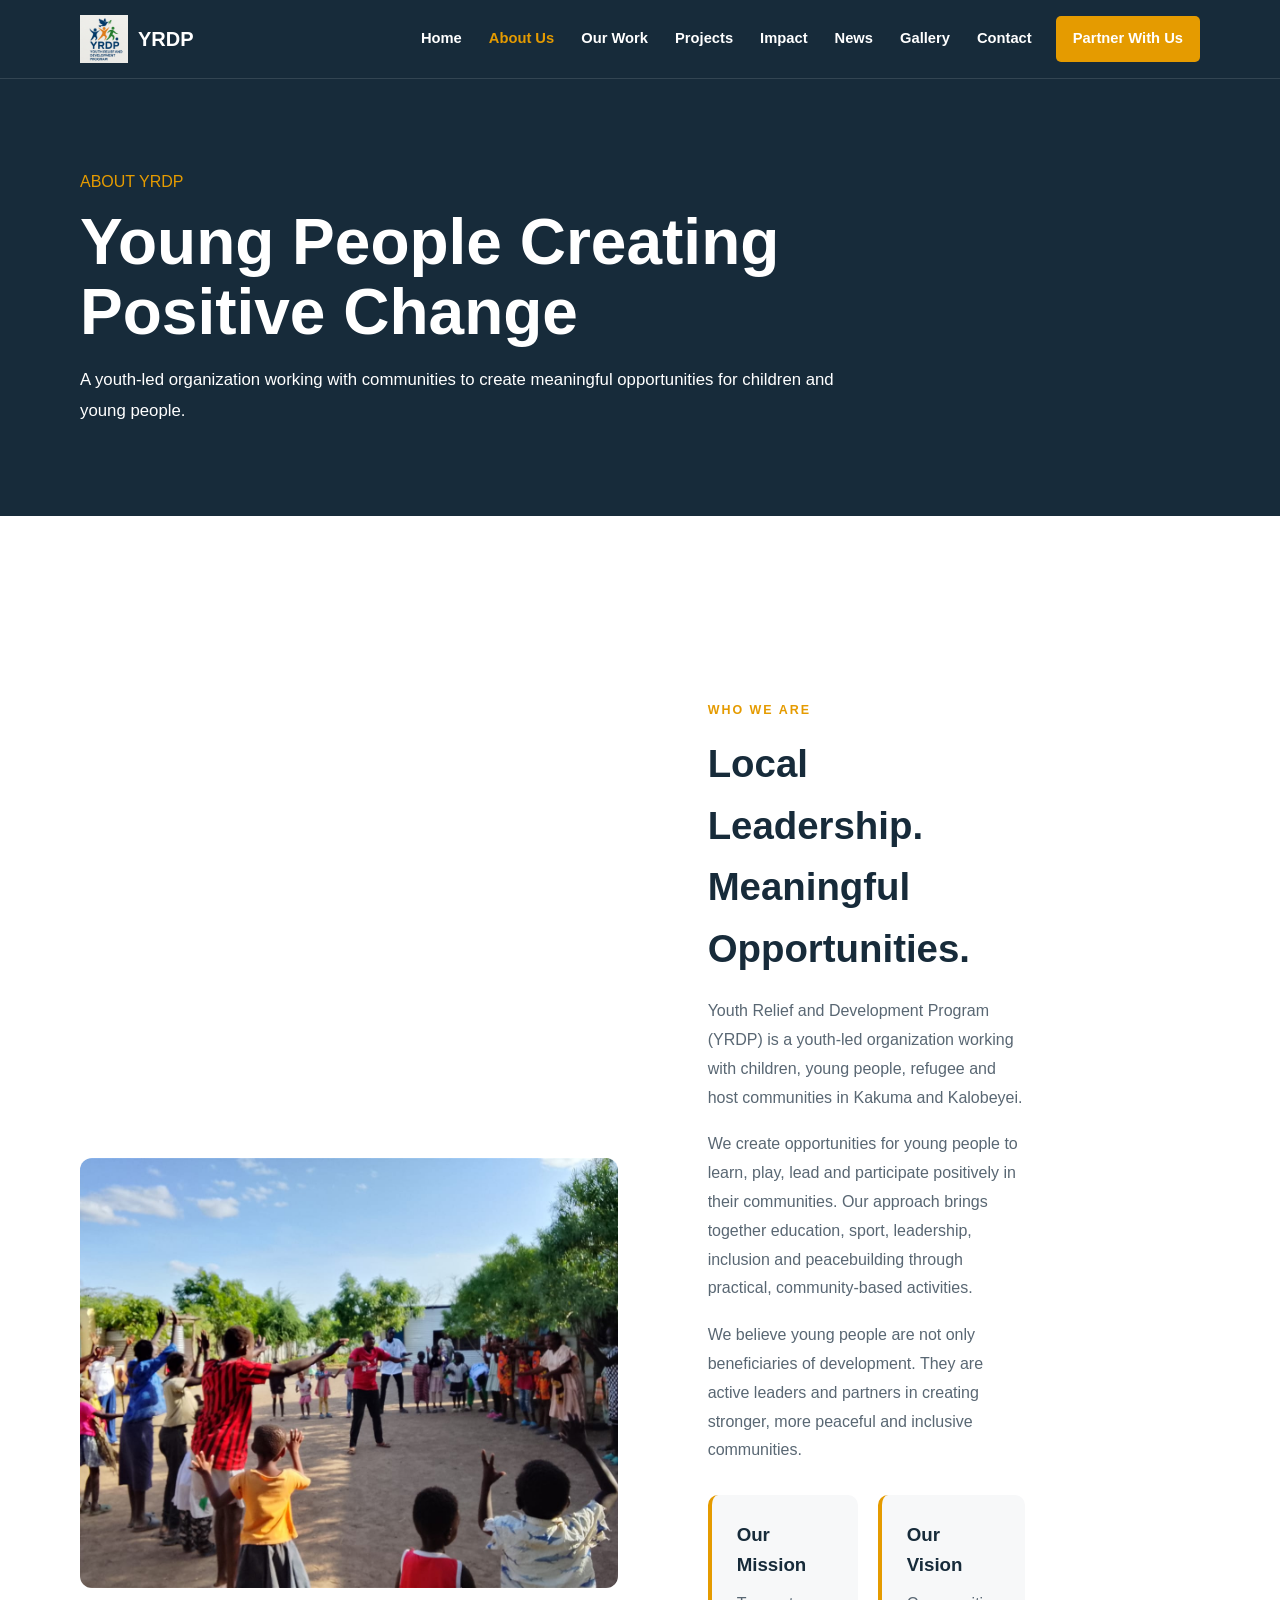
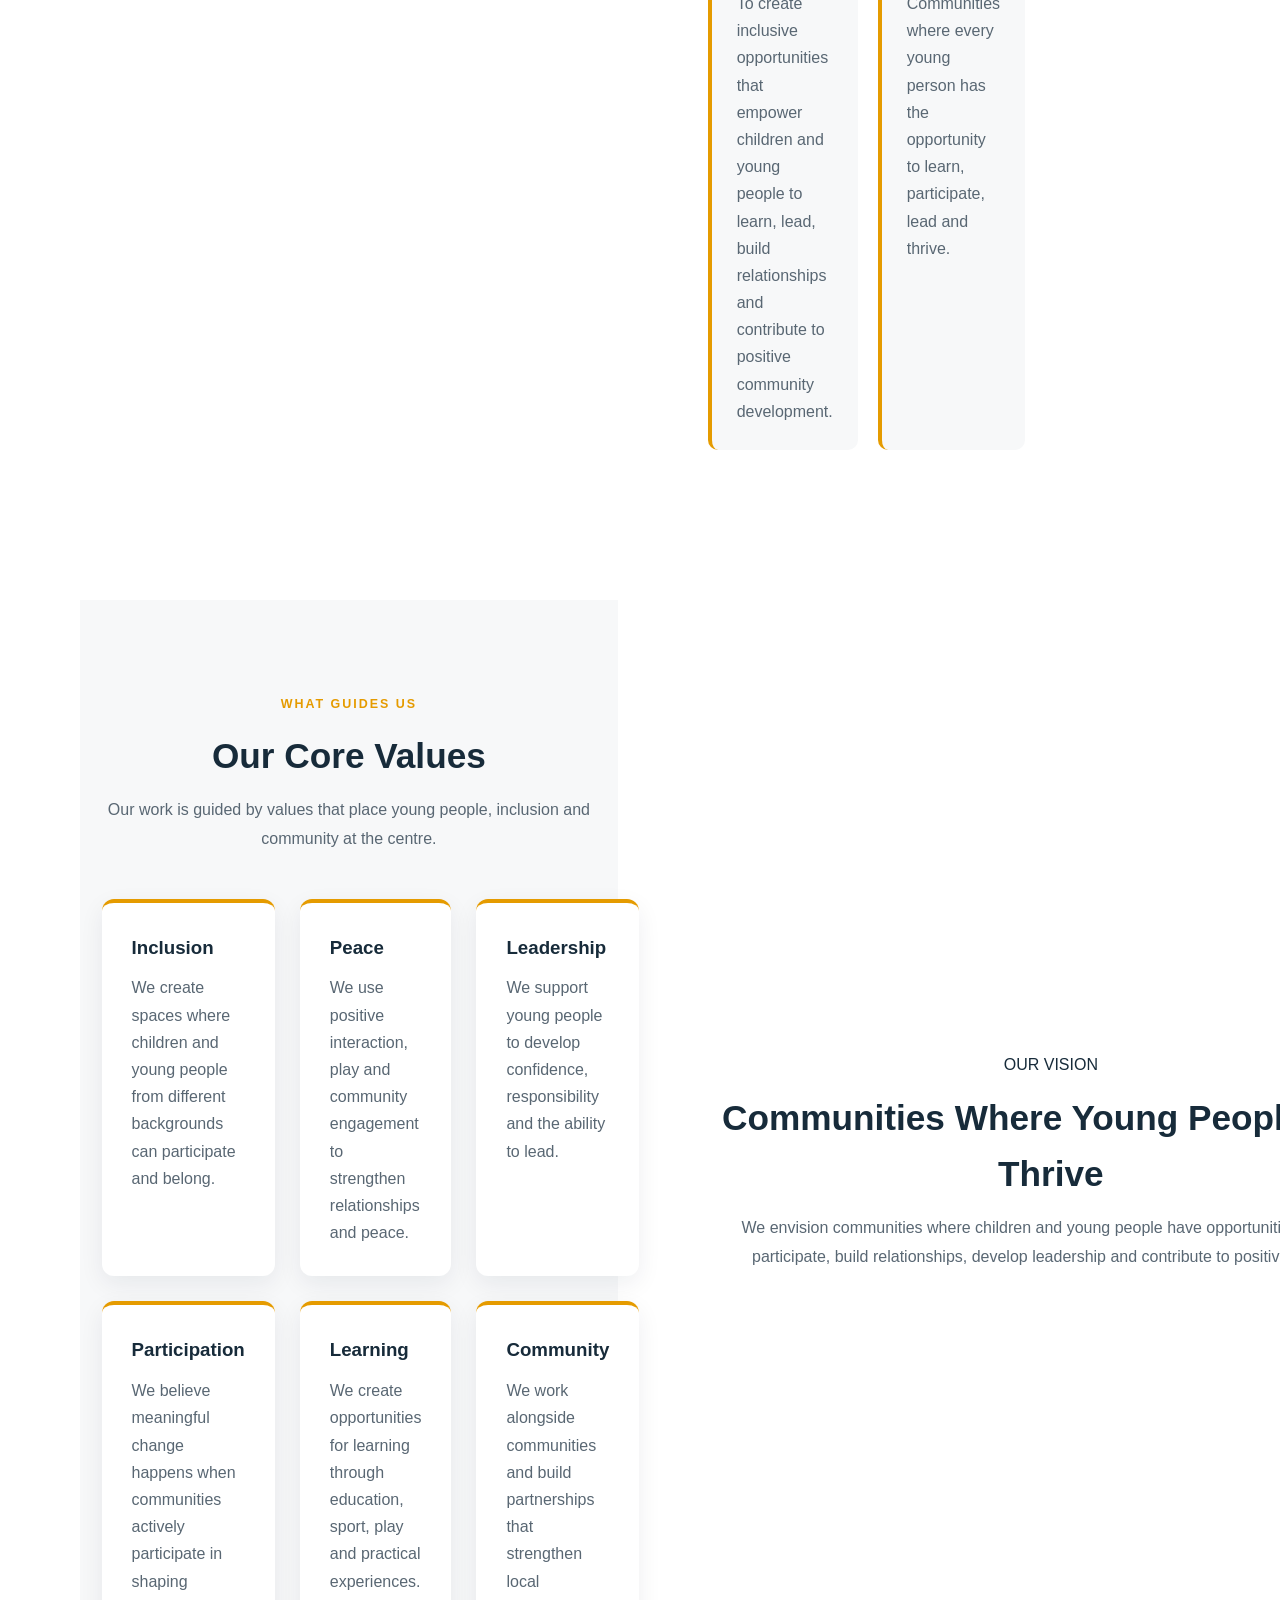
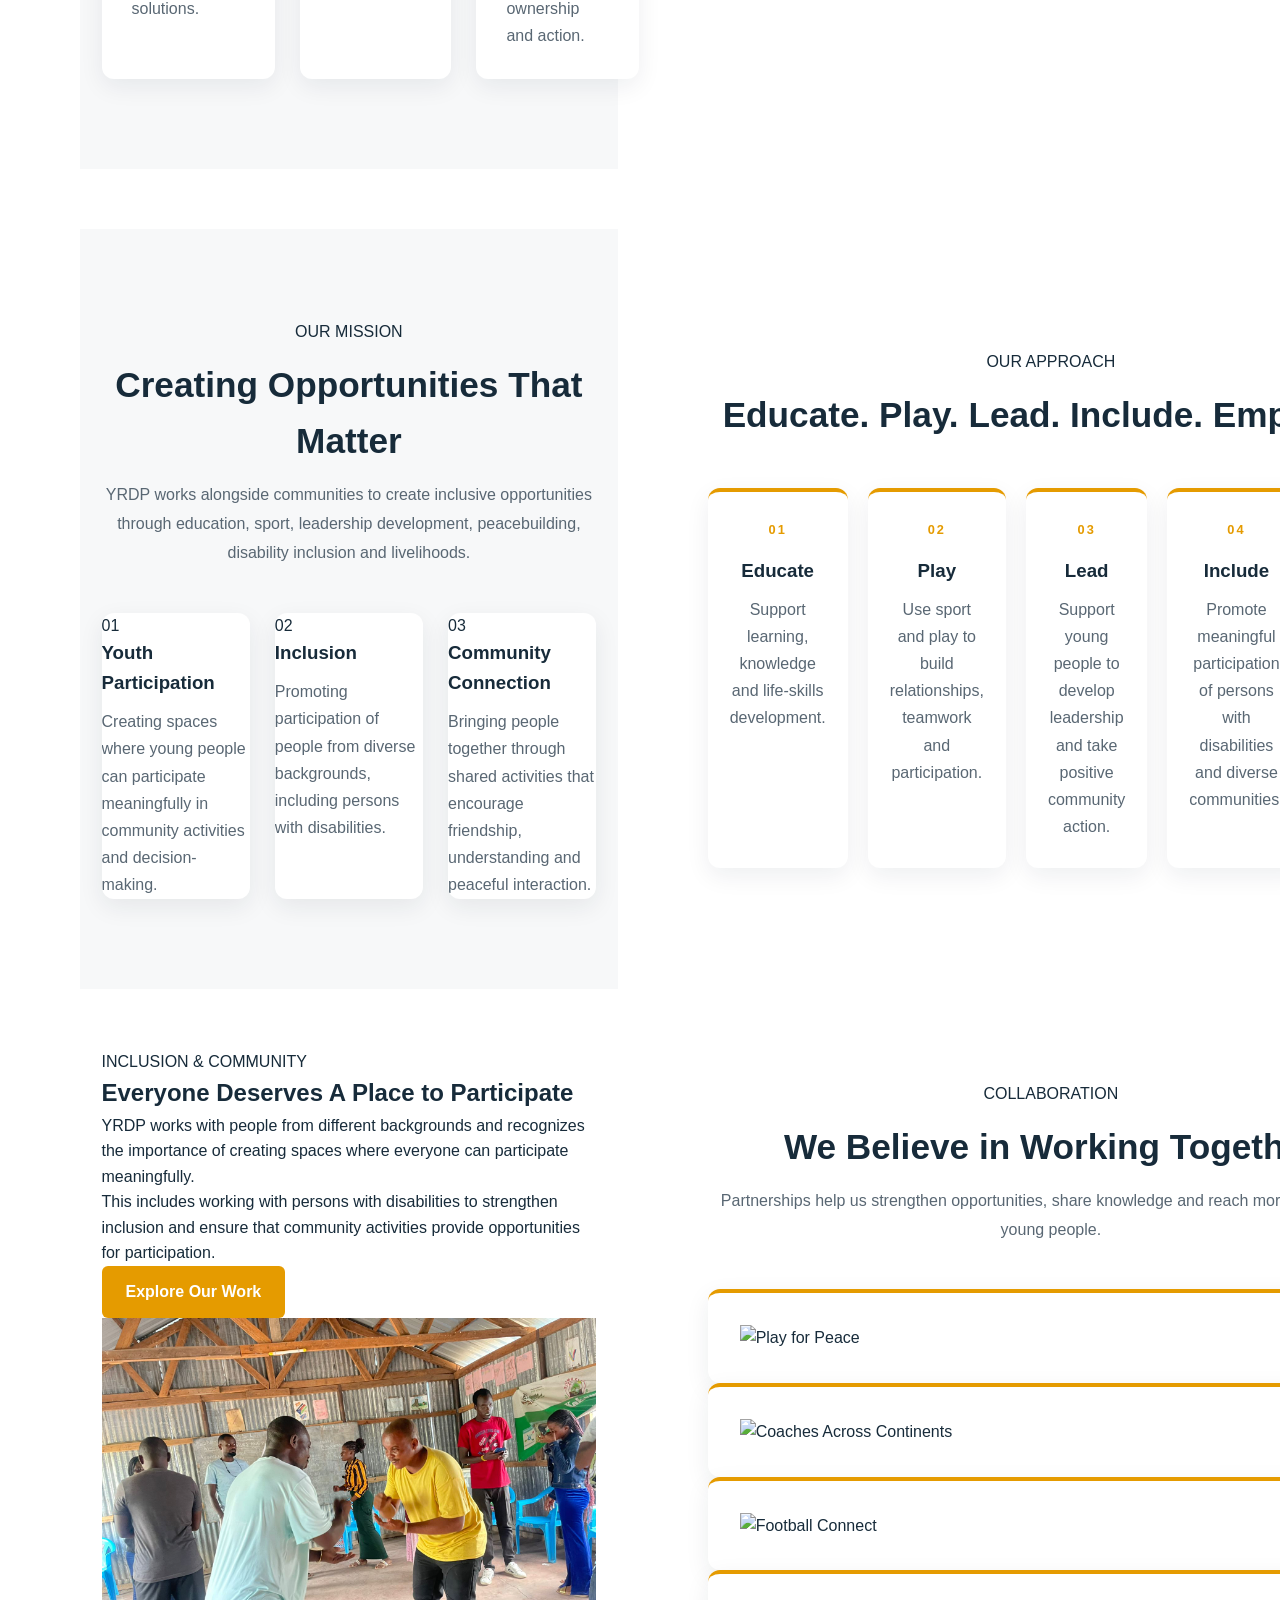
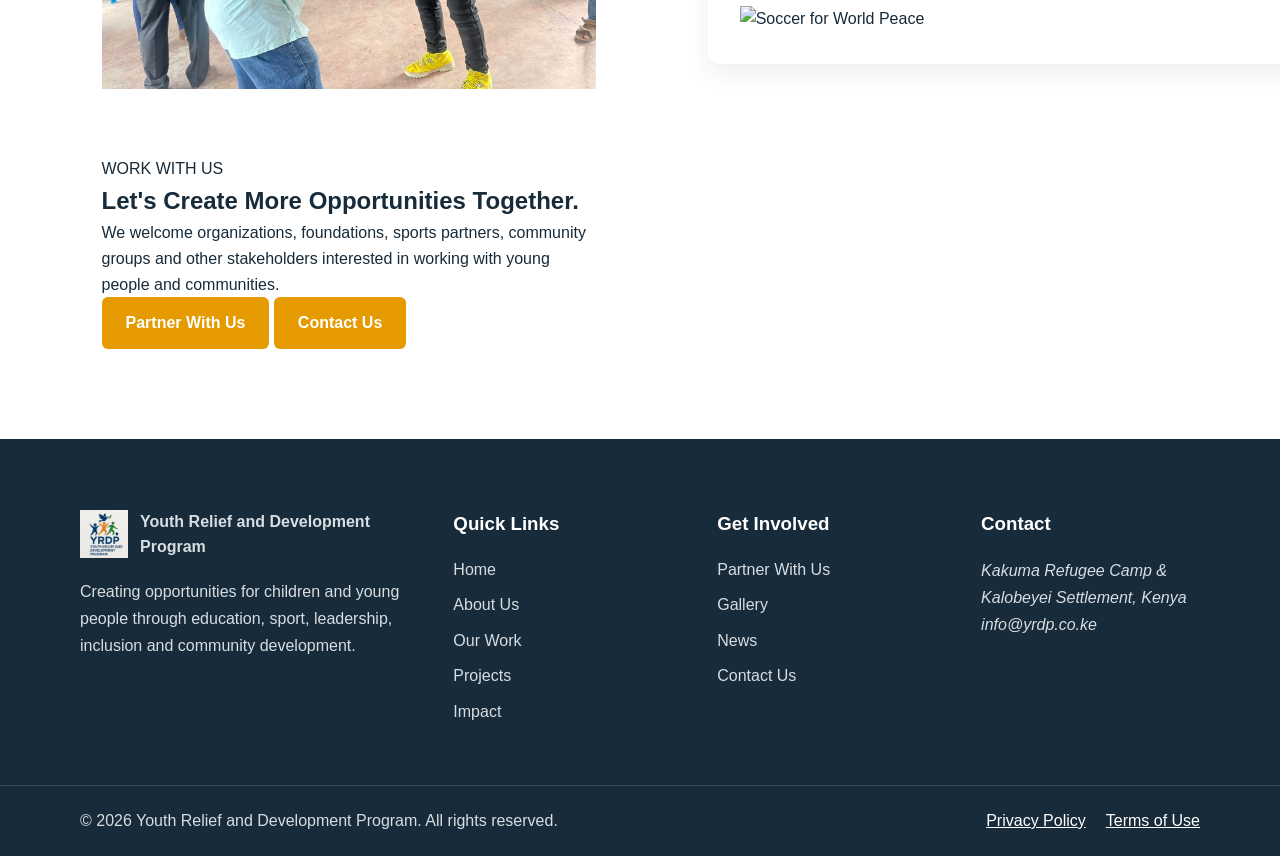
==== about.html @ 73403aa6 "Update about.html" ====
<!DOCTYPE html>
<html lang="en">

<head>

    <meta charset="UTF-8">
    <meta name="viewport" content="width=device-width, initial-scale=1.0">

    <title>About Us | YRDP</title>

    <meta name="description"
        content="Learn about Youth Relief and Development Program, a youth-led organization working with children, young people and communities in Kakuma and Kalobeyei.">

    <meta name="author"
        content="Youth Relief and Development Program">

    <link rel="icon" href="images/favicon.ico">

    <link rel="preconnect"
        href="https://fonts.googleapis.com">

    <link rel="preconnect"
        href="https://fonts.gstatic.com"
        crossorigin>

    <link href="https://fonts.googleapis.com/css2?family=Poppins:wght@300;400;500;600;700&display=swap"
        rel="stylesheet">

    <link rel="stylesheet"
        href="css/style.css">

</head>


<body>


<!-- =====================================================
     NAVIGATION
     ===================================================== -->

<header class="site-header">

    <nav class="navbar">

        <div class="container nav-container">

            <a href="index.html" class="logo">

                <img
                    src="images/logo.png"
                    alt="YRDP Logo"
                >

                <span>YRDP</span>

            </a>


            <button
                class="menu-toggle"
                id="menu-toggle"
                aria-label="Open navigation menu"
                aria-expanded="false"
            >

                <span></span>
                <span></span>
                <span></span>

            </button>


            <ul class="nav-links" id="nav-links">

                <li>
                    <a href="index.html">
                        Home
                    </a>
                </li>

                <li>
                    <a href="about.html" class="active">
                        About Us
                    </a>
                </li>

                <li>
                    <a href="programs.html">
                        Our Work
                    </a>
                </li>

                <li>
                    <a href="projects.html">
                        Projects
                    </a>
                </li>

                <li>
                    <a href="impact.html">
                        Impact
                    </a>
                </li>

                <li>
                    <a href="news.html">
                        News
                    </a>
                </li>

                <li>
                    <a href="gallery.html">
                        Gallery
                    </a>
                </li>
                
                <li>
                    <a href="contact.html">
                        Contact
                    </a>
                </li>

                <li>
                    <a href="partner.html"
                       class="nav-button">
                        Partner With Us
                    </a>
                </li>

            </ul>

        </div>

    </nav>

</header>



<!-- =====================================================
     PAGE HERO
     ===================================================== -->

<main>

<section class="page-hero">

    <div class="container">

        <span class="section-label">
            ABOUT YRDP
        </span>

        <h1>
            Young People Creating
            <span>Positive Change</span>
        </h1>

        <p>
            A youth-led organization working with communities
            to create meaningful opportunities for children
            and young people.
        </p>

    </div>

</section>



<!-- =====================================================
     WHO WE ARE
     ===================================================== -->

<section class="about-preview">

    <div class="container about-grid">

        <div class="about-image">

            <img
                src="images/about-us.jpg"
                alt="YRDP children and young people participating in a community activity"
                loading="lazy"
            >
        </div>
      <section class="about-preview">

    <div class="container about-grid">

        <div class="about-content">

            <span class="section-tag">
                WHO WE ARE
            </span>

            <h2>
                Local Leadership.
                Meaningful Opportunities.
            </h2>

            <p>
                Youth Relief and Development Program (YRDP) is a youth-led
                organization working with children, young people, refugee and
                host communities in Kakuma and Kalobeyei.
            </p>

            <p>
                We create opportunities for young people to learn, play, lead
                and participate positively in their communities. Our approach
                brings together education, sport, leadership, inclusion and
                peacebuilding through practical, community-based activities.
            </p>

            <p>
                We believe young people are not only beneficiaries of
                development. They are active leaders and partners in creating
                stronger, more peaceful and inclusive communities.
            </p>

            <div class="about-highlights">

                <div class="highlight">

                    <h3>Our Mission</h3>

                    <p>
                        To create inclusive opportunities that empower children
                        and young people to learn, lead, build relationships and
                        contribute to positive community development.
                    </p>

                </div>

                <div class="highlight">

                    <h3>Our Vision</h3>

                    <p>
                        Communities where every young person has the opportunity
                        to learn, participate, lead and thrive.
                    </p>

                </div>

            </div>

        </div>

    </div>

</section>
<section class="values-section">

    <div class="container">

        <div class="section-heading">
            <span class="section-tag">WHAT GUIDES US</span>
            <h2>Our Core Values</h2>
            <p>
                Our work is guided by values that place young people,
                inclusion and community at the centre.
            </p>
        </div>

        <div class="values-grid">

            <div class="value-card">
                <h3>Inclusion</h3>
                <p>
                    We create spaces where children and young people
                    from different backgrounds can participate and belong.
                </p>
            </div>

            <div class="value-card">
                <h3>Peace</h3>
                <p>
                    We use positive interaction, play and community
                    engagement to strengthen relationships and peace.
                </p>
            </div>

            <div class="value-card">
                <h3>Leadership</h3>
                <p>
                    We support young people to develop confidence,
                    responsibility and the ability to lead.
                </p>
            </div>

            <div class="value-card">
                <h3>Participation</h3>
                <p>
                    We believe meaningful change happens when communities
                    actively participate in shaping solutions.
                </p>
            </div>

            <div class="value-card">
                <h3>Learning</h3>
                <p>
                    We create opportunities for learning through
                    education, sport, play and practical experiences.
                </p>
            </div>

            <div class="value-card">
                <h3>Community</h3>
                <p>
                    We work alongside communities and build partnerships
                    that strengthen local ownership and action.
                </p>
            </div>

        </div>

    </div>

</section>

<!-- =====================================================
     OUR VISION
     ===================================================== -->

<section class="approach-section">

    <div class="container">

        <div class="section-heading">

            <span class="section-label">
                OUR VISION
            </span>

            <h2>
                Communities Where
                <span>Young People Can Thrive</span>
            </h2>

            <p>
                We envision communities where children and young
                people have opportunities to learn, participate,
                build relationships, develop leadership and
                contribute to positive change.
            </p>

        </div>

    </div>

</section>



<!-- =====================================================
     OUR MISSION
     ===================================================== -->

<section class="programs-section">

    <div class="container">

        <div class="section-heading">

            <span class="section-label">
                OUR MISSION
            </span>

            <h2>
                Creating Opportunities
                <span>That Matter</span>
            </h2>

            <p>
                YRDP works alongside communities to create
                inclusive opportunities through education,
                sport, leadership development, peacebuilding,
                disability inclusion and livelihoods.
            </p>

        </div>


        <div class="programs-grid">


            <article class="program-card">

                <div class="program-content">

                    <span class="program-number">
                        01
                    </span>

                    <h3>
                        Youth Participation
                    </h3>

                    <p>
                        Creating spaces where young people can
                        participate meaningfully in community
                        activities and decision-making.
                    </p>

                </div>

            </article>


            <article class="program-card">

                <div class="program-content">

                    <span class="program-number">
                        02
                    </span>

                    <h3>
                        Inclusion
                    </h3>

                    <p>
                        Promoting participation of people from
                        diverse backgrounds, including persons
                        with disabilities.
                    </p>

                </div>

            </article>


            <article class="program-card">

                <div class="program-content">

                    <span class="program-number">
                        03
                    </span>

                    <h3>
                        Community Connection
                    </h3>

                    <p>
                        Bringing people together through shared
                        activities that encourage friendship,
                        understanding and peaceful interaction.
                    </p>

                </div>

            </article>


        </div>

    </div>

</section>



<!-- =====================================================
     OUR APPROACH
     ===================================================== -->

<section class="approach-section">

    <div class="container">

        <div class="section-heading">

            <span class="section-label">
                OUR APPROACH
            </span>

            <h2>
                Educate. Play. Lead.
                <span>Include. Empower.</span>
            </h2>

        </div>


        <div class="approach-grid">


            <article class="approach-card">

                <div class="approach-icon">
                    01
                </div>

                <h3>
                    Educate
                </h3>

                <p>
                    Support learning, knowledge and
                    life-skills development.
                </p>

            </article>


            <article class="approach-card">

                <div class="approach-icon">
                    02
                </div>

                <h3>
                    Play
                </h3>

                <p>
                    Use sport and play to build relationships,
                    teamwork and participation.
                </p>

            </article>


            <article class="approach-card">

                <div class="approach-icon">
                    03
                </div>

                <h3>
                    Lead
                </h3>

                <p>
                    Support young people to develop leadership
                    and take positive community action.
                </p>

            </article>


            <article class="approach-card">

                <div class="approach-icon">
                    04
                </div>

                <h3>
                    Include
                </h3>

                <p>
                    Promote meaningful participation of persons
                    with disabilities and diverse communities.
                </p>

            </article>


            <article class="approach-card">

                <div class="approach-icon">
                    05
                </div>

                <h3>
                    Empower
                </h3>

                <p>
                    Strengthen people's capacity to participate
                    and create positive change.
                </p>

            </article>


        </div>

    </div>

</section>



<!-- =====================================================
     COMMUNITY & INCLUSION
     ===================================================== -->

<section class="football-section">

    <div class="container football-grid">

        <div class="football-content">

            <span class="section-label">
                INCLUSION & COMMUNITY
            </span>

            <h2>
                Everyone Deserves
                <span>A Place to Participate</span>
            </h2>

            <p>
                YRDP works with people from different backgrounds
                and recognizes the importance of creating spaces
                where everyone can participate meaningfully.
            </p>

            <p>
                This includes working with persons with disabilities
                to strengthen inclusion and ensure that community
                activities provide opportunities for participation.
            </p>

            <a
                href="programs.html#inclusion"
                class="btn btn-primary"
            >
                Explore Our Work
            </a>

        </div>


        <div class="football-image">

            <img
                src="images/inclusion.jpg"
                alt="Inclusive YRDP community activity"
                loading="lazy"
            >

        </div>

    </div>

</section>



<!-- =====================================================
     PARTNERSHIPS
     ===================================================== -->

<section class="partners-section">

    <div class="container">

        <div class="section-heading">

            <span class="section-label">
                COLLABORATION
            </span>

            <h2>
                We Believe in
                <span>Working Together</span>
            </h2>

            <p>
                Partnerships help us strengthen opportunities,
                share knowledge and reach more children and
                young people.
            </p>

        </div>


        <div class="partners-grid">

            <div class="partner-card">

                <img
                    src="images/partners/play-for-peace.png"
                    alt="Play for Peace"
                    loading="lazy"
                >

            </div>


            <div class="partner-card">

                <img
                    src="images/partners/coaches-across-continents.png"
                    alt="Coaches Across Continents"
                    loading="lazy"
                >

            </div>


            <div class="partner-card">

                <img
                    src="images/partners/football-connect.png"
                    alt="Football Connect"
                    loading="lazy"
                >

            </div>


            <div class="partner-card">

                <img
                    src="images/partners/soccer-for-world-peace.png"
                    alt="Soccer for World Peace"
                    loading="lazy"
                >

            </div>

        </div>

    </div>

</section>



<!-- =====================================================
     PARTNERSHIP CTA
     ===================================================== -->

<section class="cta-section">

    <div class="container cta-content">

        <span class="section-label">
            WORK WITH US
        </span>

        <h2>
            Let's Create More
            <span>Opportunities Together.</span>
        </h2>

        <p>
            We welcome organizations, foundations, sports partners,
            community groups and other stakeholders interested in
            working with young people and communities.
        </p>

        <div class="cta-actions">

            <a
                href="partner.html"
                class="btn btn-primary"
            >
                Partner With Us
            </a>

            <a
                href="contact.html"
                class="btn btn-secondary"
            >
                Contact Us
            </a>

        </div>

    </div>

</section>

</main>



<!-- =====================================================
     FOOTER
     ===================================================== -->

<footer class="site-footer">

    <div class="container footer-grid">


        <div class="footer-column">

            <a
                href="index.html"
                class="footer-logo"
            >

                <img
                    src="images/logo.png"
                    alt="YRDP Logo"
                >

                <span>
                    Youth Relief and Development Program
                </span>

            </a>

            <p>
                Creating opportunities for children and young
                people through education, sport, leadership,
                inclusion and community development.
            </p>

        </div>


        <div class="footer-column">

            <h3>
                Quick Links
            </h3>

            <ul>

                <li>
                    <a href="index.html">
                        Home
                    </a>
                </li>

                <li>
                    <a href="about.html">
                        About Us
                    </a>
                </li>

                <li>
                    <a href="programs.html">
                        Our Work
                    </a>
                </li>

                <li>
                    <a href="projects.html">
                        Projects
                    </a>
                </li>

                <li>
                    <a href="impact.html">
                        Impact
                    </a>
                </li>

            </ul>

        </div>


        <div class="footer-column">

            <h3>
                Get Involved
            </h3>

            <ul>

                <li>
                    <a href="partner.html">
                        Partner With Us
                    </a>
                </li>

                <li>
                    <a href="gallery.html">
                        Gallery
                    </a>
                </li>

                <li>
                    <a href="news.html">
                        News
                    </a>
                </li>

                <li>
                    <a href="contact.html">
                        Contact Us
                    </a>
                </li>

            </ul>

        </div>


        <div class="footer-column">

            <h3>
                Contact
            </h3>

            <address>

                <p>
                    Kakuma Refugee Camp &
                    Kalobeyei Settlement, Kenya
                </p>

                <p>
                    <a href="mailto:info@yrdp.co.ke">
                        info@yrdp.co.ke
                    </a>
                </p>

            </address>

        </div>

    </div>


    <div class="footer-bottom">

        <div class="container footer-bottom-content">

            <p>
                © 2026 Youth Relief and Development Program.
                All rights reserved.
            </p>

            <div>

                <a href="#">
                    Privacy Policy
                </a>

                <a href="#">
                    Terms of Use
                </a>

            </div>

        </div>

    </div>

</footer>



<script src="script/script.js"></script>

</body>

</html>
---- css/style.css ----
/* =========================================================
   YRDP WEBSITE — MAIN STYLESHEET
   ========================================================= */


/* =========================================================
   1. RESET
   ========================================================= */

* {
    margin: 0;
    padding: 0;
    box-sizing: border-box;
}

html {
    scroll-behavior: smooth;
}

body {
    font-family: Arial, Helvetica, sans-serif;
    line-height: 1.6;
    color: #172b3a;
    background: #ffffff;
}

img {
    max-width: 100%;
    height: auto;
}

a {
    color: inherit;
}

button,
input,
textarea {
    font: inherit;
}


/* =========================================================
   2. GLOBAL
   ========================================================= */

.container {
    width: min(1120px, 92%);
    margin: 0 auto;
}

.section-tag {
    display: inline-block;
    font-size: 0.78rem;
    font-weight: 700;
    letter-spacing: 2px;
    color: #e59b00;
    text-transform: uppercase;
}

.section-heading {
    max-width: 760px;
    margin: 0 auto 45px;
    text-align: center;
}

.section-heading h2 {
    margin: 12px 0;
    font-size: 2.2rem;
}

.section-heading p {
    line-height: 1.8;
    color: #596773;
}

.btn {
    display: inline-block;
    padding: 13px 24px;
    border: 0;
    border-radius: 6px;
    background: #e59b00;
    color: #ffffff;
    text-decoration: none;
    font-weight: 700;
    cursor: pointer;
    transition: 0.25s ease;
}

.btn:hover {
    transform: translateY(-2px);
    opacity: 0.92;
}


/* =========================================================
3. HEADER / NAVIGATION
========================================================= */

.site-header {
    position: relative;
    z-index: 1000;
    background: #172b3a;
}

.navbar {
    width: 100%;
    background: #172b3a;
    border-bottom: 1px solid rgba(255, 255, 255, 0.12);
}

.nav-container {
    min-height: 78px;
    display: flex;
    align-items: center;
    justify-content: space-between;
    position: relative;
}

.logo {
    display: flex;
    align-items: center;
    gap: 10px;
    text-decoration: none;
    font-size: 1.25rem;
    font-weight: 800;
    color: #ffffff;
}

.logo img {
    width: 48px;
    height: 48px;
    object-fit: contain;
}

.menu-toggle {
    display: none;
    width: 42px;
    height: 42px;
    padding: 8px;
    border: 0;
    background: transparent;
    cursor: pointer;
    flex-direction: column;
    justify-content: center;
    align-items: center;
    gap: 5px;
}

.menu-toggle span {
    display: block;
    width: 25px;
    height: 3px;
    background: #ffffff;
    border-radius: 3px;
}

.nav-links {
    display: flex;
    align-items: center;
    gap: 5px;
    list-style: none;
    margin: 0;
    padding: 0;
}

.nav-links a {
    display: block;
    padding: 10px 11px;
    text-decoration: none;
    font-size: 0.92rem;
    font-weight: 600;
    color: #ffffff;
    border-radius: 5px;
    transition: 0.25s ease;
}

.nav-links a:hover,
.nav-links a.active {
    color: #e59b00;
}

.nav-links .nav-button {
    margin-left: 8px;
    padding: 11px 17px;
    background: #e59b00;
    color: #ffffff;
}

.nav-links .nav-button:hover {
    color: #ffffff;
    opacity: 0.9;
}


/* =========================================================
4. PAGE HERO
========================================================= */

.page-hero {
    padding: 90px 0;
    background: #172b3a;
    color: #ffffff;
}

.page-hero h1 {
    max-width: 850px;
    margin: 12px 0 18px;
    font-size: clamp(2.2rem, 5vw, 4rem);
    line-height: 1.1;
    color: #ffffff;
}

.page-hero p {
    max-width: 760px;
    font-size: 1.05rem;
    line-height: 1.8;
    color: #ffffff;
}

.page-hero .section-tag {
    color: #e59b00;
}

/* =========================================================
4. PAGE HERO
========================================================= */

.page-hero {
    padding: 90px 0;
    background: #172b3a;
    color: #ffffff;
}

.page-hero h1 {
    max-width: 850px;
    margin: 12px 0 18px;
    font-size: clamp(2.2rem, 5vw, 4rem);
    line-height: 1.1;
    color: #ffffff;
}

.page-hero h1 span {
    color: #ffffff;
}

.page-hero p {
    max-width: 760px;
    font-size: 1.05rem;
    line-height: 1.8;
    color: #ffffff;
}

.page-hero .section-label,
.page-hero .section-tag {
    color: #e59b00;
}

/* =========================================================
   6. ABOUT
   ========================================================= */

.about-section {
    padding: 90px 0;
}

.about-grid {
    display: grid;
    grid-template-columns: 1fr 1fr;
    gap: 60px;
    align-items: center;
}

.about-image {
    overflow: hidden;
    border-radius: 12px;
}

.about-image img {
    display: block;
    width: 100%;
    height: 430px;
    object-fit: cover;
}

.about-content h2 {
    margin: 12px 0 18px;
    font-size: 2.4rem;
}

.about-content p {
    margin-bottom: 18px;
    line-height: 1.8;
    color: #596773;
}


/* =========================================================
   7. PROGRAMS / OUR WORK
   ========================================================= */

.programs-section {
    padding: 90px 0;
    background: #f7f8f9;
}

.programs-grid {
    display: grid;
    grid-template-columns: repeat(3, 1fr);
    gap: 25px;
}

.program-card {
    overflow: hidden;
    background: #ffffff;
    border-radius: 12px;
    box-shadow: 0 8px 25px rgba(20, 35, 51, 0.08);
}

.program-card img {
    display: block;
    width: 100%;
    height: 230px;
    object-fit: cover;
}

.program-card-content {
    padding: 25px;
}

.program-card h3 {
    margin-bottom: 10px;
}

.program-card p {
    color: #596773;
    line-height: 1.7;
}


/* =========================================================
   8. PROJECTS
   ========================================================= */

.projects-section {
    padding: 90px 0;
}

.projects-grid {
    display: grid;
    grid-template-columns: repeat(2, 1fr);
    gap: 30px;
}

.project-card {
    padding: 30px;
    background: #ffffff;
    border-radius: 12px;
    box-shadow: 0 8px 25px rgba(20, 35, 51, 0.08);
    border-left: 4px solid #e59b00;
}

.project-card h3 {
    margin-bottom: 12px;
}

.project-card p {
    color: #596773;
    line-height: 1.7;
}


/* =========================================================
   9. IMPACT
   ========================================================= */

.impact-section {
    padding: 90px 0;
    background: #f7f8f9;
}

.impact-grid {
    display: grid;
    grid-template-columns: repeat(4, 1fr);
    gap: 25px;
}

.impact-card {
    padding: 30px 20px;
    text-align: center;
    background: #ffffff;
    border-radius: 12px;
    box-shadow: 0 8px 25px rgba(20, 35, 51, 0.07);
}

.impact-card h3 {
    margin-bottom: 8px;
    font-size: 2rem;
    color: #e59b00;
}

.impact-card p {
    color: #596773;
}


/* =========================================================
   10. NEWS
   ========================================================= */

.news-section {
    padding: 90px 0;
}

.news-grid {
    display: grid;
    grid-template-columns: repeat(3, 1fr);
    gap: 25px;
}

.news-card {
    overflow: hidden;
    background: #ffffff;
    border-radius: 12px;
    box-shadow: 0 8px 25px rgba(20, 35, 51, 0.08);
}

.news-card img {
    display: block;
    width: 100%;
    height: 230px;
    object-fit: cover;
}

.news-card-content {
    padding: 25px;
}

.news-card h3 {
    margin-bottom: 10px;
}

.news-card p {
    color: #596773;
    line-height: 1.7;
}


/* =========================================================
   11. GALLERY
   ========================================================= */

.gallery-section {
    display: block;
    width: 100%;
    padding: 80px 0;
    background: #ffffff;
}

.gallery-grid {
    display: grid;
    grid-template-columns: repeat(3, minmax(0, 1fr));
    gap: 25px;
    width: 100%;
}

.gallery-item {
    display: block;
    width: 100%;
    margin: 0;
    overflow: hidden;
    background: #ffffff;
    border-radius: 12px;
    box-shadow: 0 8px 25px rgba(20, 35, 51, 0.08);
}

.gallery-item img {
    display: block;
    width: 100%;
    height: 280px;
    object-fit: cover;
    object-position: center;
}

.gallery-item figcaption {
    display: block;
    padding: 18px 20px;
    font-weight: 600;
    color: #172b3a;
    background: #ffffff;
}

.gallery-cta {
    padding: 80px 0;
    text-align: center;
    background: #f7f8f9;
}

.gallery-cta p {
    max-width: 650px;
    margin: 15px auto 0;
}


/* =========================================================
   12. CONTACT
   ========================================================= */

.contact-section {
    padding: 90px 0;
}

.contact-grid {
    display: grid;
    grid-template-columns: 1fr 1.2fr;
    gap: 70px;
    align-items: start;
}

.contact-info h2 {
    margin: 15px 0;
}

.contact-item {
    margin-top: 30px;
    padding-left: 20px;
    border-left: 3px solid #e59b00;
}

.contact-item h3 {
    margin-bottom: 8px;
}

.contact-item p {
    margin: 0;
    line-height: 1.7;
}

.contact-item a {
    color: #172b3a;
    text-decoration: none;
}

.contact-item a:hover {
    color: #e59b00;
}

.contact-form-wrapper {
    padding: 35px;
    background: #ffffff;
    border-radius: 12px;
    box-shadow: 0 8px 30px rgba(20, 35, 51, 0.08);
}

.contact-form-wrapper h2 {
    margin-bottom: 25px;
}

.form-group {
    margin-bottom: 20px;
}

.form-group label {
    display: block;
    margin-bottom: 8px;
    font-weight: 600;
}

.form-group input,
.form-group textarea {
    width: 100%;
    padding: 13px 15px;
    border: 1px solid #d9dee3;
    border-radius: 7px;
    background: #ffffff;
    box-sizing: border-box;
}

.form-group textarea {
    resize: vertical;
}

.form-group input:focus,
.form-group textarea:focus {
    outline: none;
    border-color: #e59b00;
}

.contact-cta {
    padding: 80px 0;
    text-align: center;
    background: #f7f8f9;
}

.contact-cta p {
    max-width: 650px;
    margin: 15px auto 25px;
}


/* =========================================================
   13. PARTNER
   ========================================================= */

.partner-section {
    padding: 90px 0;
}

.partner-grid {
    display: grid;
    grid-template-columns: repeat(3, 1fr);
    gap: 25px;
}

.partner-card {
    padding: 32px;
    background: #ffffff;
    border-radius: 12px;
    border-top: 4px solid #e59b00;
    box-shadow: 0 8px 25px rgba(20, 35, 51, 0.08);
}

.partner-number {
    display: block;
    margin-bottom: 18px;
    font-size: 0.8rem;
    font-weight: 700;
    letter-spacing: 2px;
    color: #e59b00;
}

.partner-card h3 {
    margin-bottom: 12px;
}

.partner-card p {
    margin: 0;
    line-height: 1.7;
}

.partner-highlight {
    padding: 90px 0;
    background: #f7f8f9;
}

.partner-highlight-content {
    max-width: 800px;
}

.partner-highlight h2 {
    margin: 15px 0;
}

.partner-highlight p {
    max-width: 700px;
    margin-bottom: 25px;
    line-height: 1.8;
}

.partner-cta {
    padding: 80px 0;
    text-align: center;
    background: #172b3a;
    color: #ffffff;
}

.partner-cta p {
    margin: 15px auto 25px;
}


/* =========================================================
   14. FOOTER
   ========================================================= */

.site-footer {
    background: #172b3a;
    color: #ffffff;
}

.footer-grid {
    display: grid;
    grid-template-columns: 1.5fr 1fr 1fr 1fr;
    gap: 45px;
    padding: 70px 0 50px;
}

.footer-logo {
    display: flex;
    align-items: center;
    gap: 12px;
    margin-bottom: 18px;
    color: #ffffff;
    text-decoration: none;
    font-weight: 700;
}

.footer-logo img {
    width: 48px;
    height: 48px;
    object-fit: contain;
}

.footer-column h3 {
    margin-bottom: 18px;
}

.footer-column p {
    line-height: 1.7;
    color: #d7dde1;
}

.footer-column ul {
    list-style: none;
}

.footer-column li {
    margin-bottom: 10px;
}

.footer-column a {
    color: #d7dde1;
    text-decoration: none;
}

.footer-column a:hover {
    color: #e59b00;
}

.footer-bottom {
    border-top: 1px solid rgba(255, 255, 255, 0.15);
}

.footer-bottom-content {
    min-height: 70px;
    display: flex;
    align-items: center;
    justify-content: space-between;
    gap: 20px;
}

.footer-bottom p {
    color: #d7dde1;
}

.footer-bottom-content > div {
    display: flex;
    gap: 20px;
}


/* =========================================================
   15. TABLET
   ========================================================= */

@media (max-width: 1000px) {

    .nav-links {
        gap: 0;
    }

    .nav-links a {
        padding-left: 8px;
        padding-right: 8px;
        font-size: 0.86rem;
    }

    .programs-grid,
    .news-grid {
        grid-template-columns: repeat(2, 1fr);
    }

    .impact-grid {
        grid-template-columns: repeat(2, 1fr);
    }

    .footer-grid {
        grid-template-columns: repeat(2, 1fr);
    }

}


/* =========================================================
   16. MOBILE NAVIGATION
   ========================================================= */

@media (max-width: 850px) {

    .nav-container {
        min-height: 70px;
    }

    .menu-toggle {
        display: flex;
    }

    .nav-links {
        position: absolute;
        top: 100%;
        left: 0;
        right: 0;

        display: none;

        flex-direction: column;
        align-items: stretch;

        gap: 0;

        padding: 15px 20px;

        background: #ffffff;

        box-shadow:
            0 10px 25px rgba(0, 0, 0, 0.08);

        list-style: none;
    }

    .nav-links.active {
        display: flex;
    }

    .nav-links li {
        width: 100%;
    }

    .nav-links a {
        display: block;
        width: 100%;
        padding: 12px 10px;
    }

    .nav-links .nav-button {
        margin: 8px 0 0;
        text-align: center;
    }

}


/* =========================================================
   17. MOBILE CONTENT
   ========================================================= */

@media (max-width: 900px) {

    .about-grid,
    .contact-grid {
        grid-template-columns: 1fr;
        gap: 45px;
    }

    .partner-grid {
        grid-template-columns: repeat(2, 1fr);
    }

    .gallery-grid {
        grid-template-columns: repeat(2, minmax(0, 1fr));
    }

}


@media (max-width: 700px) {

    .hero {
        min-height: 520px;
    }

    .page-hero {
        padding: 65px 0;
    }

    .about-section,
    .programs-section,
    .projects-section,
    .impact-section,
    .news-section,
    .gallery-section,
    .contact-section,
    .partner-section {
        padding: 65px 0;
    }

    .programs-grid,
    .projects-grid,
    .news-grid,
    .partner-grid {
        grid-template-columns: 1fr;
    }

    .gallery-grid {
        grid-template-columns: 1fr;
    }

    .impact-grid {
        grid-template-columns: 1fr 1fr;
    }

    .about-image img {
        height: 320px;
    }

    .footer-grid {
        grid-template-columns: 1fr;
    }

    .footer-bottom-content {
        flex-direction: column;
        justify-content: center;
        padding: 20px 0;
        text-align: center;
    }

}


@media (max-width: 500px) {

    .container {
        width: 90%;
    }

    .hero h1 {
        font-size: 2.5rem;
    }

    .impact-grid {
        grid-template-columns: 1fr;
    }

    .contact-form-wrapper {
        padding: 25px 20px;
    }

    .gallery-item img {
        height: 240px;
    }

}
/* =========================================================
   YRDP HOME PAGE HERO FIX
   ========================================================= */

body {
    background: #ffffff;
}

.site-header {
    background: #172b3a !important;
}

.navbar {
    background: #172b3a !important;
}

.logo {
    color: #ffffff !important;
}

.nav-links a {
    color: #ffffff !important;
}

.nav-links a:hover,
.nav-links a.active {
    color: #e59b00 !important;
}

.menu-toggle span {
    background: #ffffff !important;
}

/* Home page main hero */
section.hero {
    background: #172b3a !important;
    color: #ffffff !important;
}

section.hero h1 {
    color: #ffffff !important;
}

section.hero h1 span {
    color: #e59b00 !important;
}

section.hero p {
    color: #ffffff !important;
}
/* =========================================================
   YRDP HOME HERO — REFERENCE DESIGN
   ========================================================= */

.hero {
    width: 100%;
    min-height: 620px;
    background: #172b3a !important;
    color: #ffffff !important;
    display: flex;
    align-items: center;
    position: relative;
    overflow: hidden;
}

.hero .container {
    width: min(1180px, 94%);
    margin: 0 auto;
}

.hero-container {
    display: block;
}

.hero-content {
    max-width: 720px;
    padding: 40px 0 50px;
}

.hero-label {
    display: block;
    margin-bottom: 24px;
    color: #ffffff !important;
    font-size: 0.9rem;
    font-weight: 400;
    letter-spacing: 0.5px;
    text-transform: uppercase;
}

.hero h1 {
    margin: 0 0 25px;
    max-width: 700px;
    color: #ffffff !important;
    font-size: clamp(3.5rem, 7vw, 5.2rem);
    font-weight: 700;
    line-height: 0.98;
    letter-spacing: -2px;
}

.hero h1 span {
    color: #ffffff !important;
}

.hero p {
    max-width: 700px;
    margin: 0;
    color: #ffffff !important;
    font-size: 1rem;
    font-weight: 400;
    line-height: 1.9;
}

.hero-actions {
    display: none;
}

/* Hide the image on the hero so it matches the reference */
.hero-image {
    display: none;
}


/* =========================================================
   HOME HERO — MOBILE
   ========================================================= */

@media (max-width: 700px) {

    .hero {
        min-height: 560px;
    }

    .hero .container {
        width: 90%;
    }

    .hero-content {
        padding: 45px 0;
    }

    .hero-label {
        font-size: 0.78rem;
        margin-bottom: 20px;
    }

    .hero h1 {
        font-size: 3rem;
        line-height: 1;
        letter-spacing: -1px;
    }

    .hero p {
        font-size: 0.95rem;
        line-height: 1.75;
    }
}
/* =========================================================
   ABOUT PAGE — ADDITIONAL STYLING
   ========================================================= */

/* About preview */

.about-preview {
    padding: 90px 0;
    background: #ffffff;
}

.about-highlights {
    display: grid;
    grid-template-columns: repeat(2, 1fr);
    gap: 20px;
    margin-top: 30px;
}

.highlight {
    padding: 25px;
    background: #f7f8f9;
    border-radius: 10px;
    border-left: 4px solid #e59b00;
}

.highlight h3 {
    margin-bottom: 10px;
    color: #172b3a;
}

.highlight p {
    margin: 0;
    color: #596773;
    line-height: 1.7;
}


/* Core values */

.values-section {
    padding: 90px 0;
    background: #f7f8f9;
}

.values-grid {
    display: grid;
    grid-template-columns: repeat(3, 1fr);
    gap: 25px;
}

.value-card {
    padding: 30px;
    background: #ffffff;
    border-radius: 12px;
    box-shadow: 0 8px 25px rgba(20, 35, 51, 0.07);
    border-top: 4px solid #e59b00;
}

.value-card h3 {
    margin-bottom: 12px;
    color: #172b3a;
}

.value-card p {
    margin: 0;
    color: #596773;
    line-height: 1.7;
}


/* Approach cards */

.approach-section {
    padding: 90px 0;
    background: #ffffff;
}

.approach-grid {
    display: grid;
    grid-template-columns: repeat(5, 1fr);
    gap: 20px;
}

.approach-card {
    padding: 28px 22px;
    background: #ffffff;
    border-radius: 12px;
    box-shadow: 0 8px 25px rgba(20, 35, 51, 0.07);
    text-align: center;
    border-top: 4px solid #e59b00;
}

.approach-icon {
    margin-bottom: 15px;
    font-size: 0.8rem;
    font-weight: 700;
    letter-spacing: 2px;
    color: #e59b00;
}

.approach-card h3 {
    margin-bottom: 10px;
    color: #172b3a;
}

.approach-card p {
    margin: 0;
    color: #596773;
    line-height: 1.7;
}


/* =========================================================
   ABOUT PAGE — RESPONSIVE
   ========================================================= */

@media (max-width: 1000px) {

    .approach-grid {
        grid-template-columns: repeat(3, 1fr);
    }

    .values-grid {
        grid-template-columns: repeat(2, 1fr);
    }

}

@media (max-width: 700px) {

    .about-highlights {
        grid-template-columns: 1fr;
    }

    .values-grid {
        grid-template-columns: 1fr;
    }

    .approach-grid {
        grid-template-columns: 1fr;
    }

}
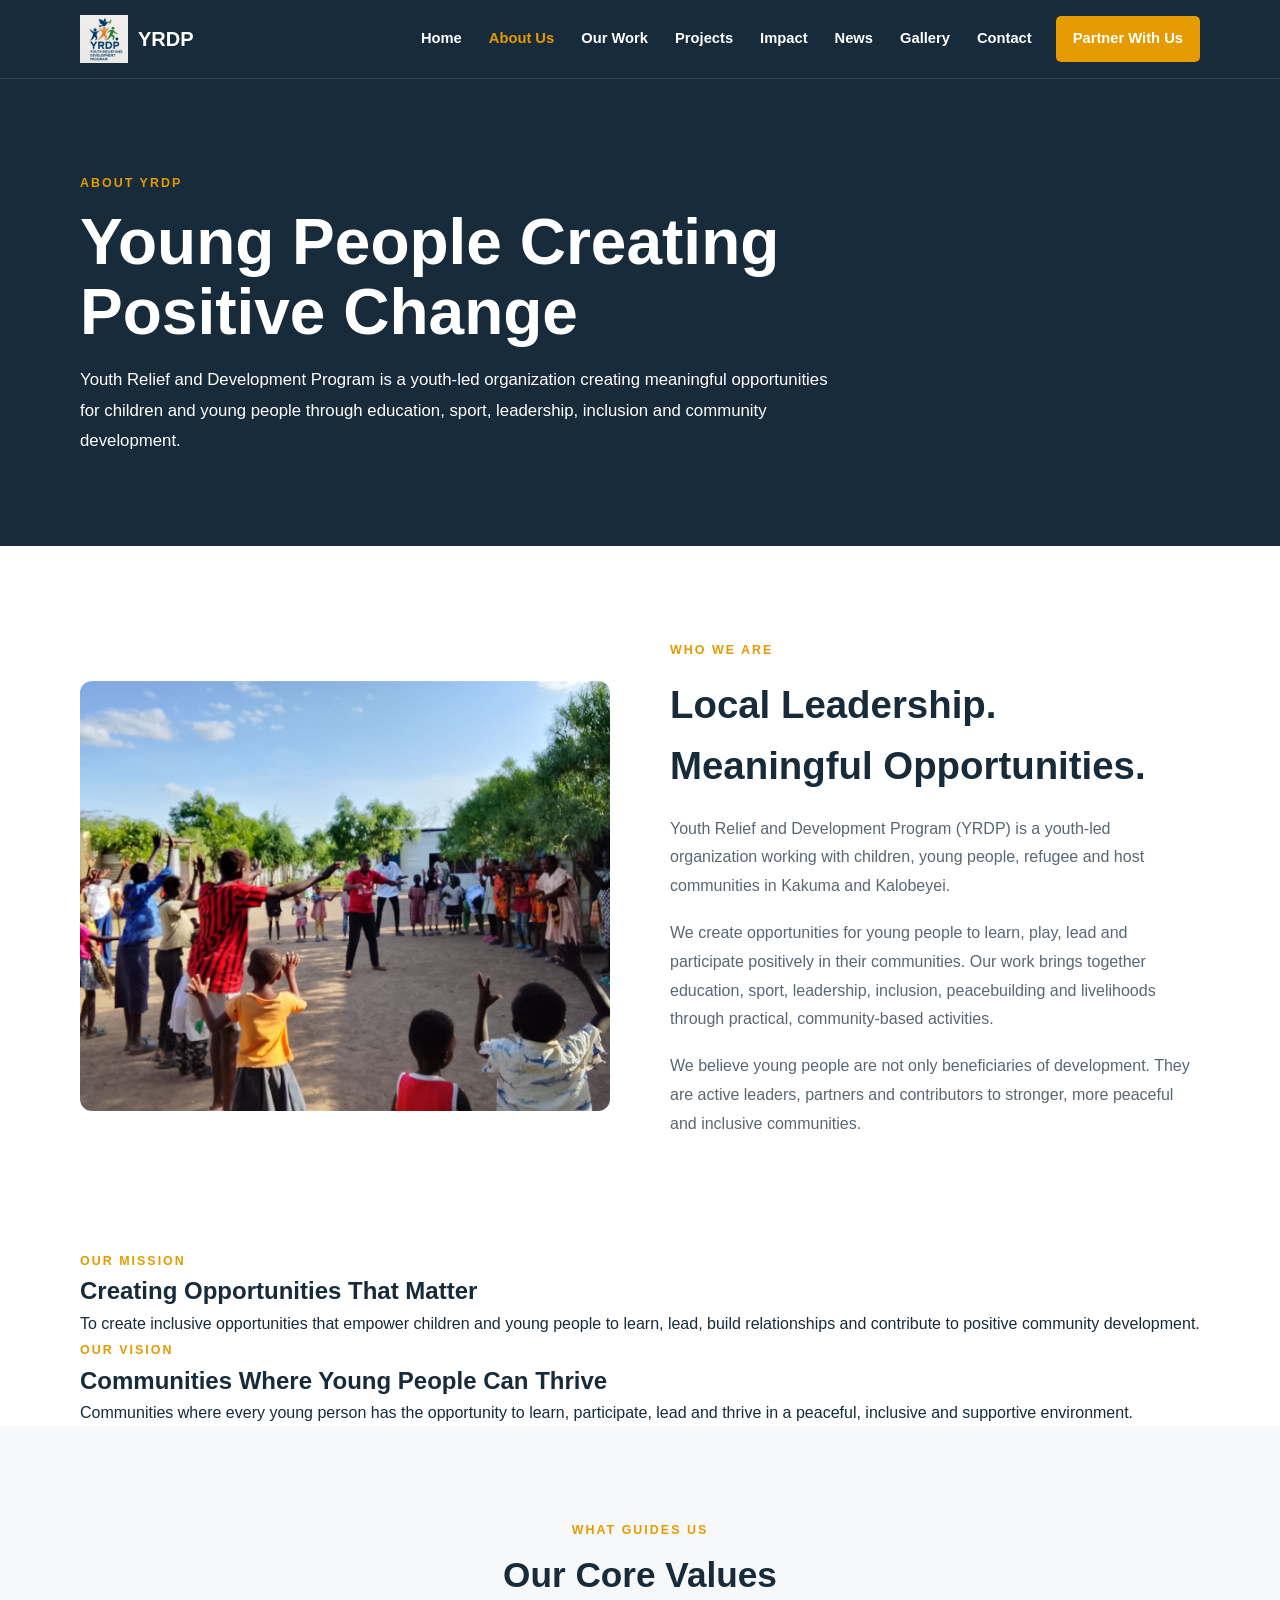
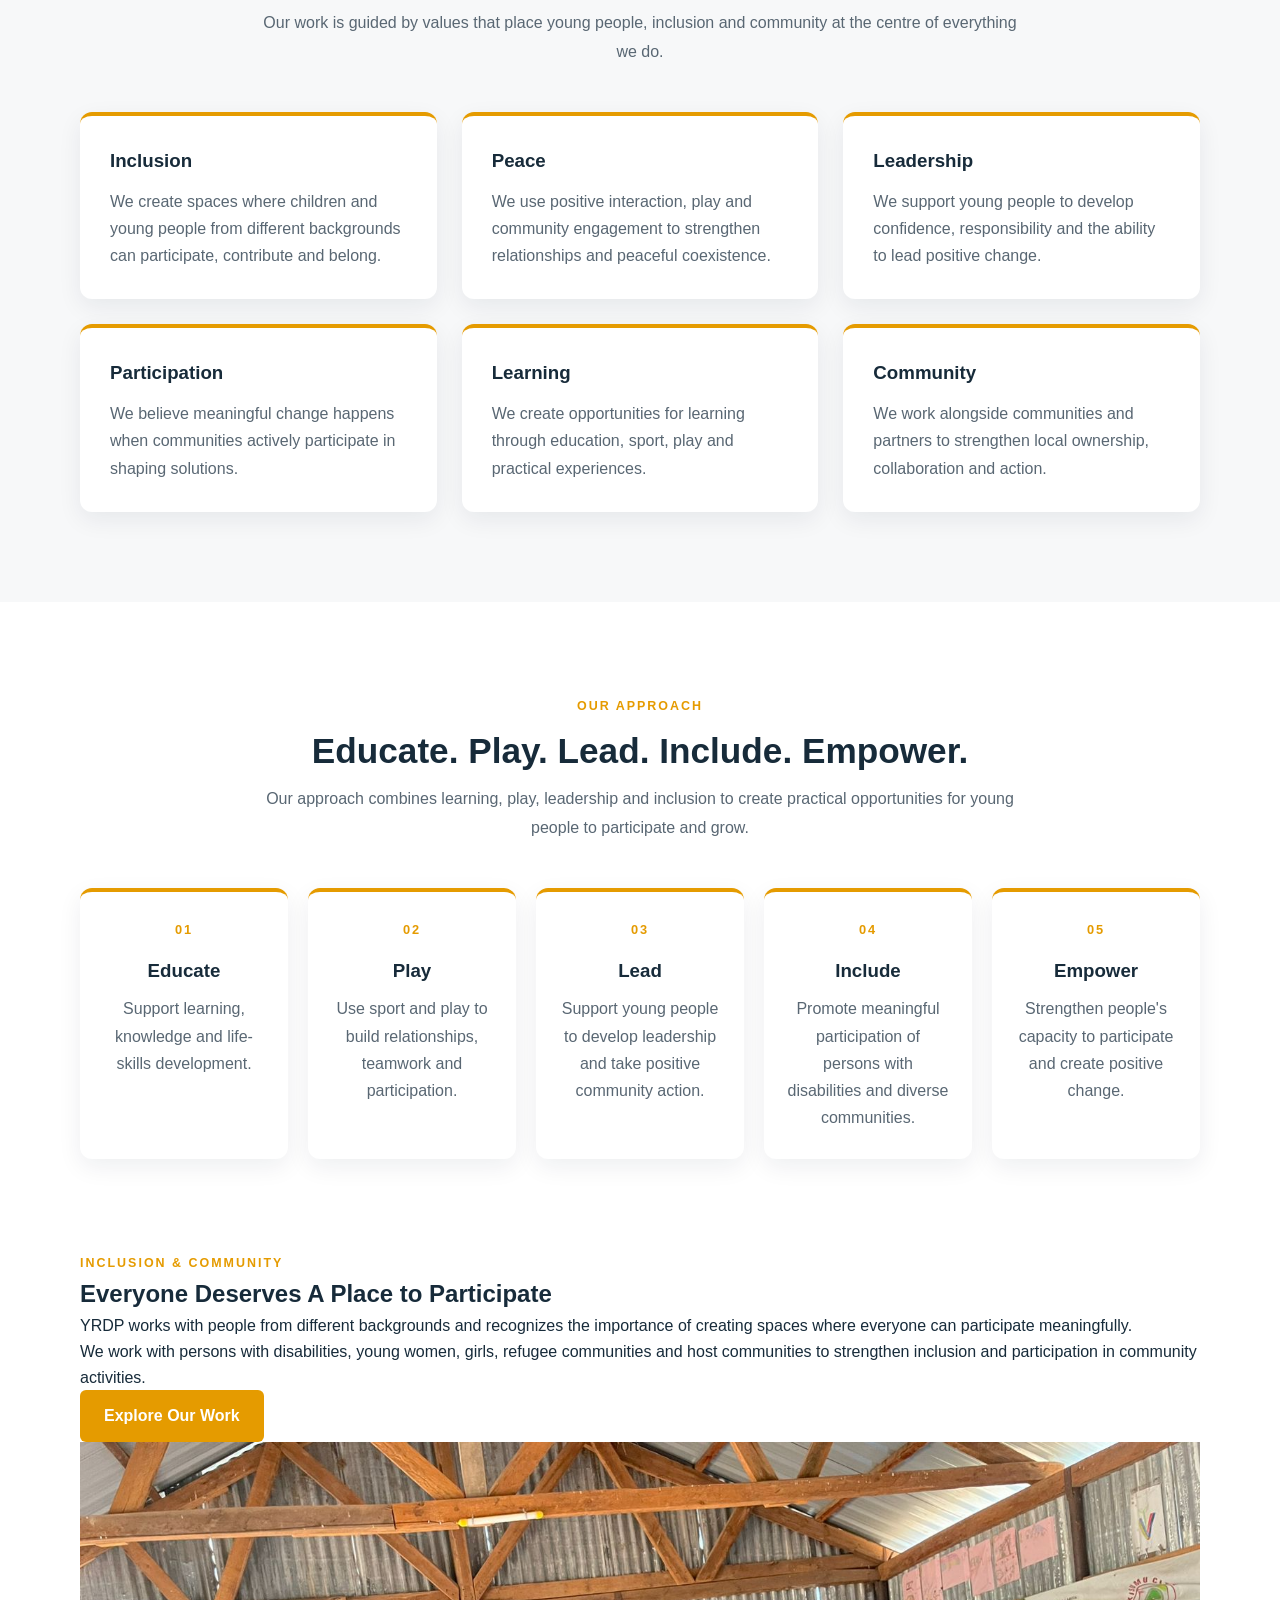
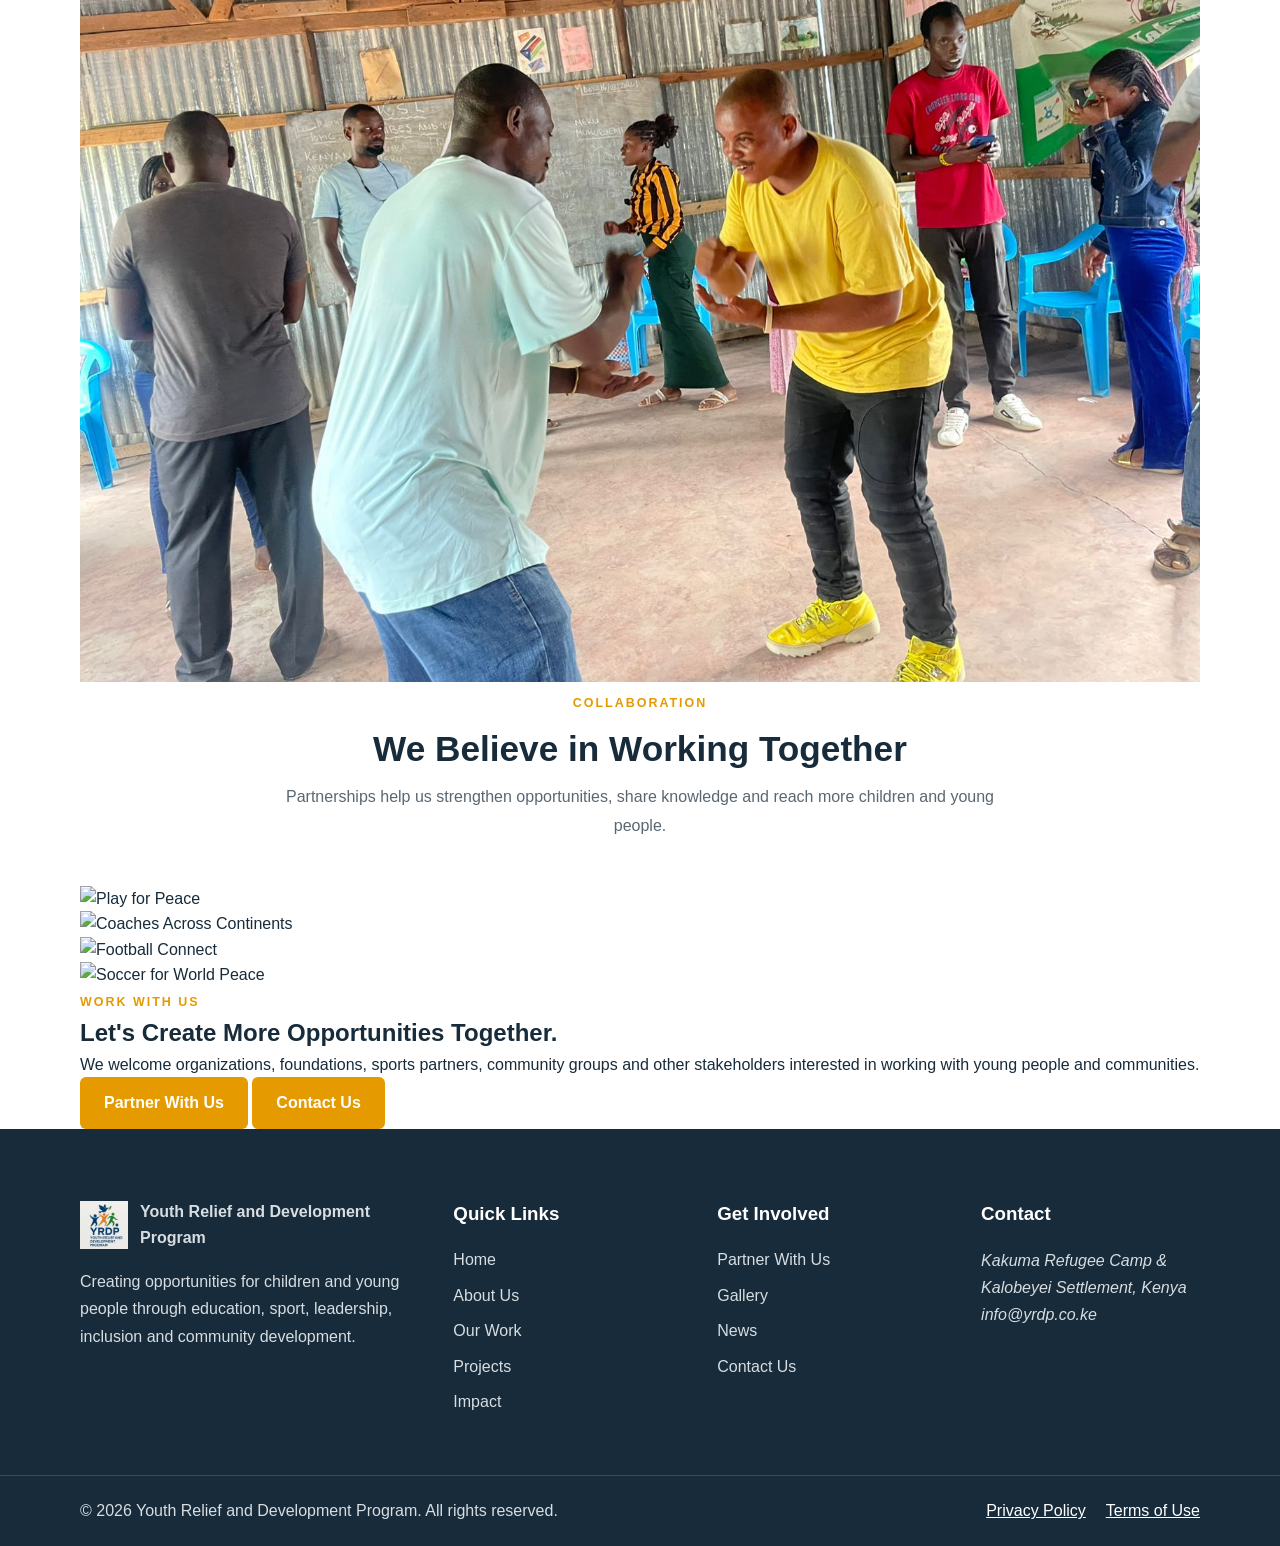
==== commit 727a9731: "Update about.html" ====
--- a/about.html
+++ b/about.html
@@ -34,10 +34,7 @@
 
 <body>
 
-
-<!-- =====================================================
-     NAVIGATION
-     ===================================================== -->
+<!-- ==================== NAVIGATION ==================== -->
 
 <header class="site-header">
 
@@ -74,56 +71,39 @@
             <ul class="nav-links" id="nav-links">
 
                 <li>
-                    <a href="index.html">
-                        Home
-                    </a>
-                </li>
-
-                <li>
-                    <a href="about.html" class="active">
-                        About Us
-                    </a>
-                </li>
-
-                <li>
-                    <a href="programs.html">
-                        Our Work
-                    </a>
-                </li>
-
-                <li>
-                    <a href="projects.html">
-                        Projects
-                    </a>
-                </li>
-
-                <li>
-                    <a href="impact.html">
-                        Impact
-                    </a>
-                </li>
-
-                <li>
-                    <a href="news.html">
-                        News
-                    </a>
-                </li>
-
-                <li>
-                    <a href="gallery.html">
-                        Gallery
-                    </a>
-                </li>
-                
-                <li>
-                    <a href="contact.html">
-                        Contact
-                    </a>
-                </li>
-
-                <li>
-                    <a href="partner.html"
-                       class="nav-button">
+                    <a href="index.html">Home</a>
+                </li>
+
+                <li>
+                    <a href="about.html" class="active">About Us</a>
+                </li>
+
+                <li>
+                    <a href="programs.html">Our Work</a>
+                </li>
+
+                <li>
+                    <a href="projects.html">Projects</a>
+                </li>
+
+                <li>
+                    <a href="impact.html">Impact</a>
+                </li>
+
+                <li>
+                    <a href="news.html">News</a>
+                </li>
+
+                <li>
+                    <a href="gallery.html">Gallery</a>
+                </li>
+
+                <li>
+                    <a href="contact.html">Contact</a>
+                </li>
+
+                <li>
+                    <a href="partner.html" class="nav-button">
                         Partner With Us
                     </a>
                 </li>
@@ -137,18 +117,18 @@
 </header>
 
 
-
-<!-- =====================================================
-     PAGE HERO
-     ===================================================== -->
+<!-- ==================== MAIN ==================== -->
 
 <main>
 
-<section class="page-hero">
+
+<!-- ==================== PAGE HERO ==================== -->
+
+<section class="page-hero about-hero">
 
     <div class="container">
 
-        <span class="section-label">
+        <span class="section-tag">
             ABOUT YRDP
         </span>
 
@@ -158,9 +138,10 @@
         </h1>
 
         <p>
-            A youth-led organization working with communities
-            to create meaningful opportunities for children
-            and young people.
+            Youth Relief and Development Program is a youth-led
+            organization creating meaningful opportunities for
+            children and young people through education, sport,
+            leadership, inclusion and community development.
         </p>
 
     </div>
@@ -168,10 +149,7 @@
 </section>
 
 
-
-<!-- =====================================================
-     WHO WE ARE
-     ===================================================== -->
+<!-- ==================== WHO WE ARE ==================== -->
 
 <section class="about-preview">
 
@@ -184,10 +162,9 @@
                 alt="YRDP children and young people participating in a community activity"
                 loading="lazy"
             >
-        </div>
-      <section class="about-preview">
-
-    <div class="container about-grid">
+
+        </div>
+
 
         <div class="about-content">
 
@@ -201,117 +178,190 @@
             </h2>
 
             <p>
-                Youth Relief and Development Program (YRDP) is a youth-led
-                organization working with children, young people, refugee and
-                host communities in Kakuma and Kalobeyei.
-            </p>
-
-            <p>
-                We create opportunities for young people to learn, play, lead
-                and participate positively in their communities. Our approach
-                brings together education, sport, leadership, inclusion and
-                peacebuilding through practical, community-based activities.
-            </p>
-
-            <p>
-                We believe young people are not only beneficiaries of
-                development. They are active leaders and partners in creating
-                stronger, more peaceful and inclusive communities.
-            </p>
-
-            <div class="about-highlights">
-
-                <div class="highlight">
-
-                    <h3>Our Mission</h3>
-
-                    <p>
-                        To create inclusive opportunities that empower children
-                        and young people to learn, lead, build relationships and
-                        contribute to positive community development.
-                    </p>
-
-                </div>
-
-                <div class="highlight">
-
-                    <h3>Our Vision</h3>
-
-                    <p>
-                        Communities where every young person has the opportunity
-                        to learn, participate, lead and thrive.
-                    </p>
-
-                </div>
-
-            </div>
+                Youth Relief and Development Program (YRDP) is a
+                youth-led organization working with children, young
+                people, refugee and host communities in Kakuma and
+                Kalobeyei.
+            </p>
+
+            <p>
+                We create opportunities for young people to learn,
+                play, lead and participate positively in their
+                communities. Our work brings together education,
+                sport, leadership, inclusion, peacebuilding and
+                livelihoods through practical, community-based
+                activities.
+            </p>
+
+            <p>
+                We believe young people are not only beneficiaries
+                of development. They are active leaders, partners
+                and contributors to stronger, more peaceful and
+                inclusive communities.
+            </p>
 
         </div>
 
     </div>
 
 </section>
+
+
+<!-- ==================== MISSION & VISION ==================== -->
+
+<section class="mission-vision-section">
+
+    <div class="container">
+
+        <div class="mission-vision-grid">
+
+            <div class="mission-vision-card">
+
+                <span class="section-tag">
+                    OUR MISSION
+                </span>
+
+                <h2>
+                    Creating Opportunities That Matter
+                </h2>
+
+                <p>
+                    To create inclusive opportunities that empower
+                    children and young people to learn, lead, build
+                    relationships and contribute to positive
+                    community development.
+                </p>
+
+            </div>
+
+
+            <div class="mission-vision-card vision-card">
+
+                <span class="section-tag">
+                    OUR VISION
+                </span>
+
+                <h2>
+                    Communities Where Young People Can Thrive
+                </h2>
+
+                <p>
+                    Communities where every young person has the
+                    opportunity to learn, participate, lead and
+                    thrive in a peaceful, inclusive and supportive
+                    environment.
+                </p>
+
+            </div>
+
+        </div>
+
+    </div>
+
+</section>
+
+
+<!-- ==================== CORE VALUES ==================== -->
+
 <section class="values-section">
 
     <div class="container">
 
         <div class="section-heading">
-            <span class="section-tag">WHAT GUIDES US</span>
-            <h2>Our Core Values</h2>
+
+            <span class="section-tag">
+                WHAT GUIDES US
+            </span>
+
+            <h2>
+                Our Core Values
+            </h2>
+
             <p>
                 Our work is guided by values that place young people,
-                inclusion and community at the centre.
-            </p>
-        </div>
+                inclusion and community at the centre of everything
+                we do.
+            </p>
+
+        </div>
+
 
         <div class="values-grid">
 
             <div class="value-card">
+
                 <h3>Inclusion</h3>
+
                 <p>
                     We create spaces where children and young people
-                    from different backgrounds can participate and belong.
-                </p>
-            </div>
+                    from different backgrounds can participate,
+                    contribute and belong.
+                </p>
+
+            </div>
+
 
             <div class="value-card">
+
                 <h3>Peace</h3>
+
                 <p>
                     We use positive interaction, play and community
-                    engagement to strengthen relationships and peace.
-                </p>
-            </div>
+                    engagement to strengthen relationships and
+                    peaceful coexistence.
+                </p>
+
+            </div>
+
 
             <div class="value-card">
+
                 <h3>Leadership</h3>
+
                 <p>
                     We support young people to develop confidence,
-                    responsibility and the ability to lead.
-                </p>
-            </div>
+                    responsibility and the ability to lead positive
+                    change.
+                </p>
+
+            </div>
+
 
             <div class="value-card">
+
                 <h3>Participation</h3>
-                <p>
-                    We believe meaningful change happens when communities
-                    actively participate in shaping solutions.
-                </p>
-            </div>
+
+                <p>
+                    We believe meaningful change happens when
+                    communities actively participate in shaping
+                    solutions.
+                </p>
+
+            </div>
+
 
             <div class="value-card">
+
                 <h3>Learning</h3>
+
                 <p>
                     We create opportunities for learning through
                     education, sport, play and practical experiences.
                 </p>
-            </div>
+
+            </div>
+
 
             <div class="value-card">
+
                 <h3>Community</h3>
-                <p>
-                    We work alongside communities and build partnerships
-                    that strengthen local ownership and action.
-                </p>
+
+                <p>
+                    We work alongside communities and partners to
+                    strengthen local ownership, collaboration and
+                    action.
+                </p>
+
             </div>
 
         </div>
@@ -320,9 +370,8 @@
 
 </section>
 
-<!-- =====================================================
-     OUR VISION
-     ===================================================== -->
+
+<!-- ==================== OUR APPROACH ==================== -->
 
 <section class="approach-section">
 
@@ -330,150 +379,7 @@
 
         <div class="section-heading">
 
-            <span class="section-label">
-                OUR VISION
-            </span>
-
-            <h2>
-                Communities Where
-                <span>Young People Can Thrive</span>
-            </h2>
-
-            <p>
-                We envision communities where children and young
-                people have opportunities to learn, participate,
-                build relationships, develop leadership and
-                contribute to positive change.
-            </p>
-
-        </div>
-
-    </div>
-
-</section>
-
-
-
-<!-- =====================================================
-     OUR MISSION
-     ===================================================== -->
-
-<section class="programs-section">
-
-    <div class="container">
-
-        <div class="section-heading">
-
-            <span class="section-label">
-                OUR MISSION
-            </span>
-
-            <h2>
-                Creating Opportunities
-                <span>That Matter</span>
-            </h2>
-
-            <p>
-                YRDP works alongside communities to create
-                inclusive opportunities through education,
-                sport, leadership development, peacebuilding,
-                disability inclusion and livelihoods.
-            </p>
-
-        </div>
-
-
-        <div class="programs-grid">
-
-
-            <article class="program-card">
-
-                <div class="program-content">
-
-                    <span class="program-number">
-                        01
-                    </span>
-
-                    <h3>
-                        Youth Participation
-                    </h3>
-
-                    <p>
-                        Creating spaces where young people can
-                        participate meaningfully in community
-                        activities and decision-making.
-                    </p>
-
-                </div>
-
-            </article>
-
-
-            <article class="program-card">
-
-                <div class="program-content">
-
-                    <span class="program-number">
-                        02
-                    </span>
-
-                    <h3>
-                        Inclusion
-                    </h3>
-
-                    <p>
-                        Promoting participation of people from
-                        diverse backgrounds, including persons
-                        with disabilities.
-                    </p>
-
-                </div>
-
-            </article>
-
-
-            <article class="program-card">
-
-                <div class="program-content">
-
-                    <span class="program-number">
-                        03
-                    </span>
-
-                    <h3>
-                        Community Connection
-                    </h3>
-
-                    <p>
-                        Bringing people together through shared
-                        activities that encourage friendship,
-                        understanding and peaceful interaction.
-                    </p>
-
-                </div>
-
-            </article>
-
-
-        </div>
-
-    </div>
-
-</section>
-
-
-
-<!-- =====================================================
-     OUR APPROACH
-     ===================================================== -->
-
-<section class="approach-section">
-
-    <div class="container">
-
-        <div class="section-heading">
-
-            <span class="section-label">
+            <span class="section-tag">
                 OUR APPROACH
             </span>
 
@@ -482,25 +388,26 @@
                 <span>Include. Empower.</span>
             </h2>
 
+            <p>
+                Our approach combines learning, play, leadership and
+                inclusion to create practical opportunities for young
+                people to participate and grow.
+            </p>
+
         </div>
 
 
         <div class="approach-grid">
 
-
             <article class="approach-card">
 
-                <div class="approach-icon">
-                    01
-                </div>
-
-                <h3>
-                    Educate
-                </h3>
-
-                <p>
-                    Support learning, knowledge and
-                    life-skills development.
+                <div class="approach-icon">01</div>
+
+                <h3>Educate</h3>
+
+                <p>
+                    Support learning, knowledge and life-skills
+                    development.
                 </p>
 
             </article>
@@ -508,13 +415,9 @@
 
             <article class="approach-card">
 
-                <div class="approach-icon">
-                    02
-                </div>
-
-                <h3>
-                    Play
-                </h3>
+                <div class="approach-icon">02</div>
+
+                <h3>Play</h3>
 
                 <p>
                     Use sport and play to build relationships,
@@ -526,13 +429,9 @@
 
             <article class="approach-card">
 
-                <div class="approach-icon">
-                    03
-                </div>
-
-                <h3>
-                    Lead
-                </h3>
+                <div class="approach-icon">03</div>
+
+                <h3>Lead</h3>
 
                 <p>
                     Support young people to develop leadership
@@ -544,13 +443,9 @@
 
             <article class="approach-card">
 
-                <div class="approach-icon">
-                    04
-                </div>
-
-                <h3>
-                    Include
-                </h3>
+                <div class="approach-icon">04</div>
+
+                <h3>Include</h3>
 
                 <p>
                     Promote meaningful participation of persons
@@ -562,13 +457,9 @@
 
             <article class="approach-card">
 
-                <div class="approach-icon">
-                    05
-                </div>
-
-                <h3>
-                    Empower
-                </h3>
+                <div class="approach-icon">05</div>
+
+                <h3>Empower</h3>
 
                 <p>
                     Strengthen people's capacity to participate
@@ -577,7 +468,6 @@
 
             </article>
 
-
         </div>
 
     </div>
@@ -585,18 +475,15 @@
 </section>
 
 
-
-<!-- =====================================================
-     COMMUNITY & INCLUSION
-     ===================================================== -->
-
-<section class="football-section">
-
-    <div class="container football-grid">
-
-        <div class="football-content">
-
-            <span class="section-label">
+<!-- ==================== INCLUSION ==================== -->
+
+<section class="inclusion-section">
+
+    <div class="container inclusion-grid">
+
+        <div class="inclusion-content">
+
+            <span class="section-tag">
                 INCLUSION & COMMUNITY
             </span>
 
@@ -612,14 +499,15 @@
             </p>
 
             <p>
-                This includes working with persons with disabilities
-                to strengthen inclusion and ensure that community
-                activities provide opportunities for participation.
+                We work with persons with disabilities, young women,
+                girls, refugee communities and host communities to
+                strengthen inclusion and participation in community
+                activities.
             </p>
 
             <a
-                href="programs.html#inclusion"
-                class="btn btn-primary"
+                href="programs.html"
+                class="btn"
             >
                 Explore Our Work
             </a>
@@ -627,7 +515,7 @@
         </div>
 
 
-        <div class="football-image">
+        <div class="inclusion-image">
 
             <img
                 src="images/inclusion.jpg"
@@ -642,10 +530,7 @@
 </section>
 
 
-
-<!-- =====================================================
-     PARTNERSHIPS
-     ===================================================== -->
+<!-- ==================== PARTNERSHIPS ==================== -->
 
 <section class="partners-section">
 
@@ -653,7 +538,7 @@
 
         <div class="section-heading">
 
-            <span class="section-label">
+            <span class="section-tag">
                 COLLABORATION
             </span>
 
@@ -673,7 +558,7 @@
 
         <div class="partners-grid">
 
-            <div class="partner-card">
+            <div class="partner-logo-card">
 
                 <img
                     src="images/partners/play-for-peace.png"
@@ -684,7 +569,7 @@
             </div>
 
 
-            <div class="partner-card">
+            <div class="partner-logo-card">
 
                 <img
                     src="images/partners/coaches-across-continents.png"
@@ -695,7 +580,7 @@
             </div>
 
 
-            <div class="partner-card">
+            <div class="partner-logo-card">
 
                 <img
                     src="images/partners/football-connect.png"
@@ -706,7 +591,7 @@
             </div>
 
 
-            <div class="partner-card">
+            <div class="partner-logo-card">
 
                 <img
                     src="images/partners/soccer-for-world-peace.png"
@@ -723,45 +608,46 @@
 </section>
 
 
-
-<!-- =====================================================
-     PARTNERSHIP CTA
-     ===================================================== -->
-
-<section class="cta-section">
-
-    <div class="container cta-content">
-
-        <span class="section-label">
-            WORK WITH US
-        </span>
-
-        <h2>
-            Let's Create More
-            <span>Opportunities Together.</span>
-        </h2>
-
-        <p>
-            We welcome organizations, foundations, sports partners,
-            community groups and other stakeholders interested in
-            working with young people and communities.
-        </p>
-
-        <div class="cta-actions">
-
-            <a
-                href="partner.html"
-                class="btn btn-primary"
-            >
-                Partner With Us
-            </a>
-
-            <a
-                href="contact.html"
-                class="btn btn-secondary"
-            >
-                Contact Us
-            </a>
+<!-- ==================== CTA ==================== -->
+
+<section class="about-cta">
+
+    <div class="container">
+
+        <div class="about-cta-content">
+
+            <span class="section-tag">
+                WORK WITH US
+            </span>
+
+            <h2>
+                Let's Create More
+                <span>Opportunities Together.</span>
+            </h2>
+
+            <p>
+                We welcome organizations, foundations, sports partners,
+                community groups and other stakeholders interested in
+                working with young people and communities.
+            </p>
+
+            <div class="cta-actions">
+
+                <a
+                    href="partner.html"
+                    class="btn"
+                >
+                    Partner With Us
+                </a>
+
+                <a
+                    href="contact.html"
+                    class="btn btn-outline"
+                >
+                    Contact Us
+                </a>
+
+            </div>
 
         </div>
 
@@ -769,18 +655,15 @@
 
 </section>
 
+
 </main>
 
 
-
-<!-- =====================================================
-     FOOTER
-     ===================================================== -->
+<!-- ==================== FOOTER ==================== -->
 
 <footer class="site-footer">
 
     <div class="container footer-grid">
-
 
         <div class="footer-column">
 
@@ -811,40 +694,28 @@
 
         <div class="footer-column">
 
-            <h3>
-                Quick Links
-            </h3>
+            <h3>Quick Links</h3>
 
             <ul>
 
                 <li>
-                    <a href="index.html">
-                        Home
-                    </a>
-                </li>
-
-                <li>
-                    <a href="about.html">
-                        About Us
-                    </a>
-                </li>
-
-                <li>
-                    <a href="programs.html">
-                        Our Work
-                    </a>
-                </li>
-
-                <li>
-                    <a href="projects.html">
-                        Projects
-                    </a>
-                </li>
-
-                <li>
-                    <a href="impact.html">
-                        Impact
-                    </a>
+                    <a href="index.html">Home</a>
+                </li>
+
+                <li>
+                    <a href="about.html">About Us</a>
+                </li>
+
+                <li>
+                    <a href="programs.html">Our Work</a>
+                </li>
+
+                <li>
+                    <a href="projects.html">Projects</a>
+                </li>
+
+                <li>
+                    <a href="impact.html">Impact</a>
                 </li>
 
             </ul>
@@ -854,9 +725,7 @@
 
         <div class="footer-column">
 
-            <h3>
-                Get Involved
-            </h3>
+            <h3>Get Involved</h3>
 
             <ul>
 
@@ -891,9 +760,7 @@
 
         <div class="footer-column">
 
-            <h3>
-                Contact
-            </h3>
+            <h3>Contact</h3>
 
             <address>
 
@@ -943,7 +810,6 @@
 </footer>
 
 
-
 <script src="script/script.js"></script>
 
 </body>
--- a/css/style.css
+++ b/css/style.css
@@ -1,7 +1,6 @@
 /* =========================================================
    YRDP WEBSITE — MAIN STYLESHEET
    ========================================================= */
-
 
 /* =========================================================
    1. RESET
@@ -67,6 +66,7 @@
 .section-heading h2 {
     margin: 12px 0;
     font-size: 2.2rem;
+    line-height: 1.25;
 }
 
 .section-heading p {
@@ -94,8 +94,8 @@
 
 
 /* =========================================================
-3. HEADER / NAVIGATION
-========================================================= */
+   3. HEADER / NAVIGATION
+   ========================================================= */
 
 .site-header {
     position: relative;
@@ -194,8 +194,8 @@
 
 
 /* =========================================================
-4. PAGE HERO
-========================================================= */
+   4. PAGE HERO
+   ========================================================= */
 
 .page-hero {
     padding: 90px 0;
@@ -211,6 +211,10 @@
     color: #ffffff;
 }
 
+.page-hero h1 span {
+    color: #ffffff;
+}
+
 .page-hero p {
     max-width: 760px;
     font-size: 1.05rem;
@@ -218,43 +222,82 @@
     color: #ffffff;
 }
 
-.page-hero .section-tag {
-    color: #e59b00;
-}
-
-/* =========================================================
-4. PAGE HERO
-========================================================= */
-
-.page-hero {
-    padding: 90px 0;
-    background: #172b3a;
-    color: #ffffff;
-}
-
-.page-hero h1 {
-    max-width: 850px;
-    margin: 12px 0 18px;
-    font-size: clamp(2.2rem, 5vw, 4rem);
-    line-height: 1.1;
-    color: #ffffff;
-}
-
-.page-hero h1 span {
-    color: #ffffff;
-}
-
-.page-hero p {
-    max-width: 760px;
-    font-size: 1.05rem;
-    line-height: 1.8;
-    color: #ffffff;
-}
-
 .page-hero .section-label,
 .page-hero .section-tag {
     color: #e59b00;
 }
+
+
+/* =========================================================
+   5. HOME PAGE HERO
+   ========================================================= */
+
+.hero {
+    width: 100%;
+    min-height: 620px;
+    display: flex;
+    align-items: center;
+    position: relative;
+    overflow: hidden;
+    background: #172b3a !important;
+    color: #ffffff !important;
+}
+
+.hero .container {
+    width: min(1180px, 94%);
+    margin: 0 auto;
+}
+
+.hero-container {
+    display: block;
+}
+
+.hero-content {
+    max-width: 720px;
+    padding: 40px 0 50px;
+}
+
+.hero-label {
+    display: block;
+    margin-bottom: 24px;
+    color: #ffffff !important;
+    font-size: 0.9rem;
+    font-weight: 400;
+    letter-spacing: 0.5px;
+    text-transform: uppercase;
+}
+
+.hero h1 {
+    margin: 0 0 25px;
+    max-width: 700px;
+    color: #ffffff !important;
+    font-size: clamp(3.5rem, 7vw, 5.2rem);
+    font-weight: 700;
+    line-height: 0.98;
+    letter-spacing: -2px;
+}
+
+.hero h1 span {
+    color: #ffffff !important;
+}
+
+.hero p {
+    max-width: 700px;
+    margin: 0;
+    color: #ffffff !important;
+    font-size: 1rem;
+    font-weight: 400;
+    line-height: 1.9;
+}
+
+.hero-actions {
+    display: none;
+}
+
+.hero-image {
+    display: none;
+}
+
 
 /* =========================================================
    6. ABOUT
@@ -296,7 +339,111 @@
 
 
 /* =========================================================
-   7. PROGRAMS / OUR WORK
+   7. ABOUT PAGE
+   ========================================================= */
+
+.about-preview {
+    padding: 90px 0;
+    background: #ffffff;
+}
+
+.about-highlights {
+    display: grid;
+    grid-template-columns: repeat(2, 1fr);
+    gap: 20px;
+    margin-top: 30px;
+}
+
+.highlight {
+    padding: 25px;
+    background: #f7f8f9;
+    border-radius: 10px;
+    border-left: 4px solid #e59b00;
+}
+
+.highlight h3 {
+    margin-bottom: 10px;
+    color: #172b3a;
+}
+
+.highlight p {
+    margin: 0;
+    color: #596773;
+    line-height: 1.7;
+}
+
+.values-section {
+    padding: 90px 0;
+    background: #f7f8f9;
+}
+
+.values-grid {
+    display: grid;
+    grid-template-columns: repeat(3, 1fr);
+    gap: 25px;
+}
+
+.value-card {
+    padding: 30px;
+    background: #ffffff;
+    border-radius: 12px;
+    box-shadow: 0 8px 25px rgba(20, 35, 51, 0.07);
+    border-top: 4px solid #e59b00;
+}
+
+.value-card h3 {
+    margin-bottom: 12px;
+    color: #172b3a;
+}
+
+.value-card p {
+    margin: 0;
+    color: #596773;
+    line-height: 1.7;
+}
+
+.approach-section {
+    padding: 90px 0;
+    background: #ffffff;
+}
+
+.approach-grid {
+    display: grid;
+    grid-template-columns: repeat(5, 1fr);
+    gap: 20px;
+}
+
+.approach-card {
+    padding: 28px 22px;
+    background: #ffffff;
+    border-radius: 12px;
+    box-shadow: 0 8px 25px rgba(20, 35, 51, 0.07);
+    text-align: center;
+    border-top: 4px solid #e59b00;
+}
+
+.approach-icon {
+    margin-bottom: 15px;
+    font-size: 0.8rem;
+    font-weight: 700;
+    letter-spacing: 2px;
+    color: #e59b00;
+}
+
+.approach-card h3 {
+    margin-bottom: 10px;
+    color: #172b3a;
+}
+
+.approach-card p {
+    margin: 0;
+    color: #596773;
+    line-height: 1.7;
+}
+
+
+/* =========================================================
+   8. PROGRAMS / OUR WORK
    ========================================================= */
 
 .programs-section {
@@ -311,10 +458,17 @@
 }
 
 .program-card {
+    position: relative;
     overflow: hidden;
     background: #ffffff;
     border-radius: 12px;
     box-shadow: 0 8px 25px rgba(20, 35, 51, 0.08);
+    transition: transform 0.25s ease, box-shadow 0.25s ease;
+}
+
+.program-card:hover {
+    transform: translateY(-5px);
+    box-shadow: 0 14px 32px rgba(20, 35, 51, 0.12);
 }
 
 .program-card img {
@@ -328,18 +482,113 @@
     padding: 25px;
 }
 
+.program-number {
+    display: block;
+    margin: 22px 25px 8px;
+    font-size: 0.78rem;
+    font-weight: 700;
+    letter-spacing: 2px;
+    color: #e59b00;
+}
+
 .program-card h3 {
-    margin-bottom: 10px;
+    margin: 0 25px 10px;
+    color: #172b3a;
+    font-size: 1.25rem;
+    line-height: 1.35;
 }
 
 .program-card p {
+    margin: 0;
+    padding: 0 25px 28px;
     color: #596773;
     line-height: 1.7;
 }
 
 
 /* =========================================================
-   8. PROJECTS
+   9. OUR WORK INTRO
+   ========================================================= */
+
+.work-intro {
+    padding: 90px 0;
+    background: #ffffff;
+}
+
+.work-intro .section-heading {
+    margin-bottom: 0;
+}
+
+.work-intro .section-heading h2 {
+    color: #172b3a;
+}
+
+
+/* =========================================================
+   10. BENEFICIARIES
+   ========================================================= */
+
+.beneficiaries-section {
+    padding: 90px 0;
+    background: #ffffff;
+}
+
+.beneficiary-list {
+    display: grid;
+    grid-template-columns: repeat(4, 1fr);
+    gap: 20px;
+}
+
+.beneficiary-item {
+    padding: 28px 22px;
+    background: #f7f8f9;
+    border-radius: 12px;
+    border-top: 4px solid #e59b00;
+}
+
+.beneficiary-item h3 {
+    margin-bottom: 10px;
+    color: #172b3a;
+    font-size: 1.1rem;
+}
+
+.beneficiary-item p {
+    margin: 0;
+    color: #596773;
+    line-height: 1.7;
+}
+
+
+/* =========================================================
+   11. LOCATION
+   ========================================================= */
+
+.location-section {
+    padding: 90px 0;
+    background: #f7f8f9;
+}
+
+.location-content {
+    max-width: 800px;
+}
+
+.location-content h2 {
+    margin: 12px 0 18px;
+    color: #172b3a;
+    font-size: 2.2rem;
+    line-height: 1.25;
+}
+
+.location-content p {
+    max-width: 700px;
+    margin: 0;
+    color: #596773;
+    line-height: 1.8;
+}
+
+
+/* =========================================================
+   12. PROJECTS
    ========================================================= */
 
 .projects-section {
@@ -371,7 +620,7 @@
 
 
 /* =========================================================
-   9. IMPACT
+   13. IMPACT
    ========================================================= */
 
 .impact-section {
@@ -405,7 +654,7 @@
 
 
 /* =========================================================
-   10. NEWS
+   14. NEWS
    ========================================================= */
 
 .news-section {
@@ -447,7 +696,7 @@
 
 
 /* =========================================================
-   11. GALLERY
+   15. GALLERY
    ========================================================= */
 
 .gallery-section {
@@ -503,7 +752,7 @@
 
 
 /* =========================================================
-   12. CONTACT
+   16. CONTACT
    ========================================================= */
 
 .contact-section {
@@ -599,7 +848,7 @@
 
 
 /* =========================================================
-   13. PARTNER
+   17. PARTNER
    ========================================================= */
 
 .partner-section {
@@ -670,7 +919,7 @@
 
 
 /* =========================================================
-   14. FOOTER
+   18. FOOTER
    ========================================================= */
 
 .site-footer {
@@ -750,7 +999,7 @@
 
 
 /* =========================================================
-   15. TABLET
+   19. TABLET
    ========================================================= */
 
 @media (max-width: 1000px) {
@@ -778,11 +1027,22 @@
         grid-template-columns: repeat(2, 1fr);
     }
 
-}
-
-
-/* =========================================================
-   16. MOBILE NAVIGATION
+    .approach-grid {
+        grid-template-columns: repeat(3, 1fr);
+    }
+
+    .values-grid {
+        grid-template-columns: repeat(2, 1fr);
+    }
+
+    .beneficiary-list {
+        grid-template-columns: repeat(2, 1fr);
+    }
+}
+
+
+/* =========================================================
+   20. MOBILE NAVIGATION
    ========================================================= */
 
 @media (max-width: 850px) {
@@ -812,8 +1072,7 @@
 
         background: #ffffff;
 
-        box-shadow:
-            0 10px 25px rgba(0, 0, 0, 0.08);
+        box-shadow: 0 10px 25px rgba(0, 0, 0, 0.08);
 
         list-style: none;
     }
@@ -830,18 +1089,25 @@
         display: block;
         width: 100%;
         padding: 12px 10px;
+        color: #172b3a !important;
+    }
+
+    .nav-links a:hover,
+    .nav-links a.active {
+        color: #e59b00 !important;
     }
 
     .nav-links .nav-button {
         margin: 8px 0 0;
         text-align: center;
-    }
-
-}
-
-
-/* =========================================================
-   17. MOBILE CONTENT
+        color: #ffffff !important;
+        background: #e59b00;
+    }
+}
+
+
+/* =========================================================
+   21. MOBILE CONTENT
    ========================================================= */
 
 @media (max-width: 900px) {
@@ -859,14 +1125,41 @@
     .gallery-grid {
         grid-template-columns: repeat(2, minmax(0, 1fr));
     }
-
-}
-
+}
+
+
+/* =========================================================
+   22. MOBILE — 700PX
+   ========================================================= */
 
 @media (max-width: 700px) {
 
     .hero {
-        min-height: 520px;
+        min-height: 560px;
+    }
+
+    .hero .container {
+        width: 90%;
+    }
+
+    .hero-content {
+        padding: 45px 0;
+    }
+
+    .hero-label {
+        font-size: 0.78rem;
+        margin-bottom: 20px;
+    }
+
+    .hero h1 {
+        font-size: 3rem;
+        line-height: 1;
+        letter-spacing: -1px;
+    }
+
+    .hero p {
+        font-size: 0.95rem;
+        line-height: 1.75;
     }
 
     .page-hero {
@@ -880,7 +1173,13 @@
     .news-section,
     .gallery-section,
     .contact-section,
-    .partner-section {
+    .partner-section,
+    .work-intro,
+    .beneficiaries-section,
+    .location-section,
+    .about-preview,
+    .values-section,
+    .approach-section {
         padding: 65px 0;
     }
 
@@ -903,6 +1202,26 @@
         height: 320px;
     }
 
+    .about-highlights {
+        grid-template-columns: 1fr;
+    }
+
+    .values-grid {
+        grid-template-columns: 1fr;
+    }
+
+    .approach-grid {
+        grid-template-columns: 1fr;
+    }
+
+    .beneficiary-list {
+        grid-template-columns: 1fr;
+    }
+
+    .location-content h2 {
+        font-size: 1.9rem;
+    }
+
     .footer-grid {
         grid-template-columns: 1fr;
     }
@@ -913,9 +1232,12 @@
         padding: 20px 0;
         text-align: center;
     }
-
-}
-
+}
+
+
+/* =========================================================
+   23. SMALL MOBILE
+   ========================================================= */
 
 @media (max-width: 500px) {
 
@@ -938,304 +1260,4 @@
     .gallery-item img {
         height: 240px;
     }
-
-}
-/* =========================================================
-   YRDP HOME PAGE HERO FIX
-   ========================================================= */
-
-body {
-    background: #ffffff;
-}
-
-.site-header {
-    background: #172b3a !important;
-}
-
-.navbar {
-    background: #172b3a !important;
-}
-
-.logo {
-    color: #ffffff !important;
-}
-
-.nav-links a {
-    color: #ffffff !important;
-}
-
-.nav-links a:hover,
-.nav-links a.active {
-    color: #e59b00 !important;
-}
-
-.menu-toggle span {
-    background: #ffffff !important;
-}
-
-/* Home page main hero */
-section.hero {
-    background: #172b3a !important;
-    color: #ffffff !important;
-}
-
-section.hero h1 {
-    color: #ffffff !important;
-}
-
-section.hero h1 span {
-    color: #e59b00 !important;
-}
-
-section.hero p {
-    color: #ffffff !important;
-}
-/* =========================================================
-   YRDP HOME HERO — REFERENCE DESIGN
-   ========================================================= */
-
-.hero {
-    width: 100%;
-    min-height: 620px;
-    background: #172b3a !important;
-    color: #ffffff !important;
-    display: flex;
-    align-items: center;
-    position: relative;
-    overflow: hidden;
-}
-
-.hero .container {
-    width: min(1180px, 94%);
-    margin: 0 auto;
-}
-
-.hero-container {
-    display: block;
-}
-
-.hero-content {
-    max-width: 720px;
-    padding: 40px 0 50px;
-}
-
-.hero-label {
-    display: block;
-    margin-bottom: 24px;
-    color: #ffffff !important;
-    font-size: 0.9rem;
-    font-weight: 400;
-    letter-spacing: 0.5px;
-    text-transform: uppercase;
-}
-
-.hero h1 {
-    margin: 0 0 25px;
-    max-width: 700px;
-    color: #ffffff !important;
-    font-size: clamp(3.5rem, 7vw, 5.2rem);
-    font-weight: 700;
-    line-height: 0.98;
-    letter-spacing: -2px;
-}
-
-.hero h1 span {
-    color: #ffffff !important;
-}
-
-.hero p {
-    max-width: 700px;
-    margin: 0;
-    color: #ffffff !important;
-    font-size: 1rem;
-    font-weight: 400;
-    line-height: 1.9;
-}
-
-.hero-actions {
-    display: none;
-}
-
-/* Hide the image on the hero so it matches the reference */
-.hero-image {
-    display: none;
-}
-
-
-/* =========================================================
-   HOME HERO — MOBILE
-   ========================================================= */
-
-@media (max-width: 700px) {
-
-    .hero {
-        min-height: 560px;
-    }
-
-    .hero .container {
-        width: 90%;
-    }
-
-    .hero-content {
-        padding: 45px 0;
-    }
-
-    .hero-label {
-        font-size: 0.78rem;
-        margin-bottom: 20px;
-    }
-
-    .hero h1 {
-        font-size: 3rem;
-        line-height: 1;
-        letter-spacing: -1px;
-    }
-
-    .hero p {
-        font-size: 0.95rem;
-        line-height: 1.75;
-    }
-}
-/* =========================================================
-   ABOUT PAGE — ADDITIONAL STYLING
-   ========================================================= */
-
-/* About preview */
-
-.about-preview {
-    padding: 90px 0;
-    background: #ffffff;
-}
-
-.about-highlights {
-    display: grid;
-    grid-template-columns: repeat(2, 1fr);
-    gap: 20px;
-    margin-top: 30px;
-}
-
-.highlight {
-    padding: 25px;
-    background: #f7f8f9;
-    border-radius: 10px;
-    border-left: 4px solid #e59b00;
-}
-
-.highlight h3 {
-    margin-bottom: 10px;
-    color: #172b3a;
-}
-
-.highlight p {
-    margin: 0;
-    color: #596773;
-    line-height: 1.7;
-}
-
-
-/* Core values */
-
-.values-section {
-    padding: 90px 0;
-    background: #f7f8f9;
-}
-
-.values-grid {
-    display: grid;
-    grid-template-columns: repeat(3, 1fr);
-    gap: 25px;
-}
-
-.value-card {
-    padding: 30px;
-    background: #ffffff;
-    border-radius: 12px;
-    box-shadow: 0 8px 25px rgba(20, 35, 51, 0.07);
-    border-top: 4px solid #e59b00;
-}
-
-.value-card h3 {
-    margin-bottom: 12px;
-    color: #172b3a;
-}
-
-.value-card p {
-    margin: 0;
-    color: #596773;
-    line-height: 1.7;
-}
-
-
-/* Approach cards */
-
-.approach-section {
-    padding: 90px 0;
-    background: #ffffff;
-}
-
-.approach-grid {
-    display: grid;
-    grid-template-columns: repeat(5, 1fr);
-    gap: 20px;
-}
-
-.approach-card {
-    padding: 28px 22px;
-    background: #ffffff;
-    border-radius: 12px;
-    box-shadow: 0 8px 25px rgba(20, 35, 51, 0.07);
-    text-align: center;
-    border-top: 4px solid #e59b00;
-}
-
-.approach-icon {
-    margin-bottom: 15px;
-    font-size: 0.8rem;
-    font-weight: 700;
-    letter-spacing: 2px;
-    color: #e59b00;
-}
-
-.approach-card h3 {
-    margin-bottom: 10px;
-    color: #172b3a;
-}
-
-.approach-card p {
-    margin: 0;
-    color: #596773;
-    line-height: 1.7;
-}
-
-
-/* =========================================================
-   ABOUT PAGE — RESPONSIVE
-   ========================================================= */
-
-@media (max-width: 1000px) {
-
-    .approach-grid {
-        grid-template-columns: repeat(3, 1fr);
-    }
-
-    .values-grid {
-        grid-template-columns: repeat(2, 1fr);
-    }
-
-}
-
-@media (max-width: 700px) {
-
-    .about-highlights {
-        grid-template-columns: 1fr;
-    }
-
-    .values-grid {
-        grid-template-columns: 1fr;
-    }
-
-    .approach-grid {
-        grid-template-columns: 1fr;
-    }
-
-}
+}
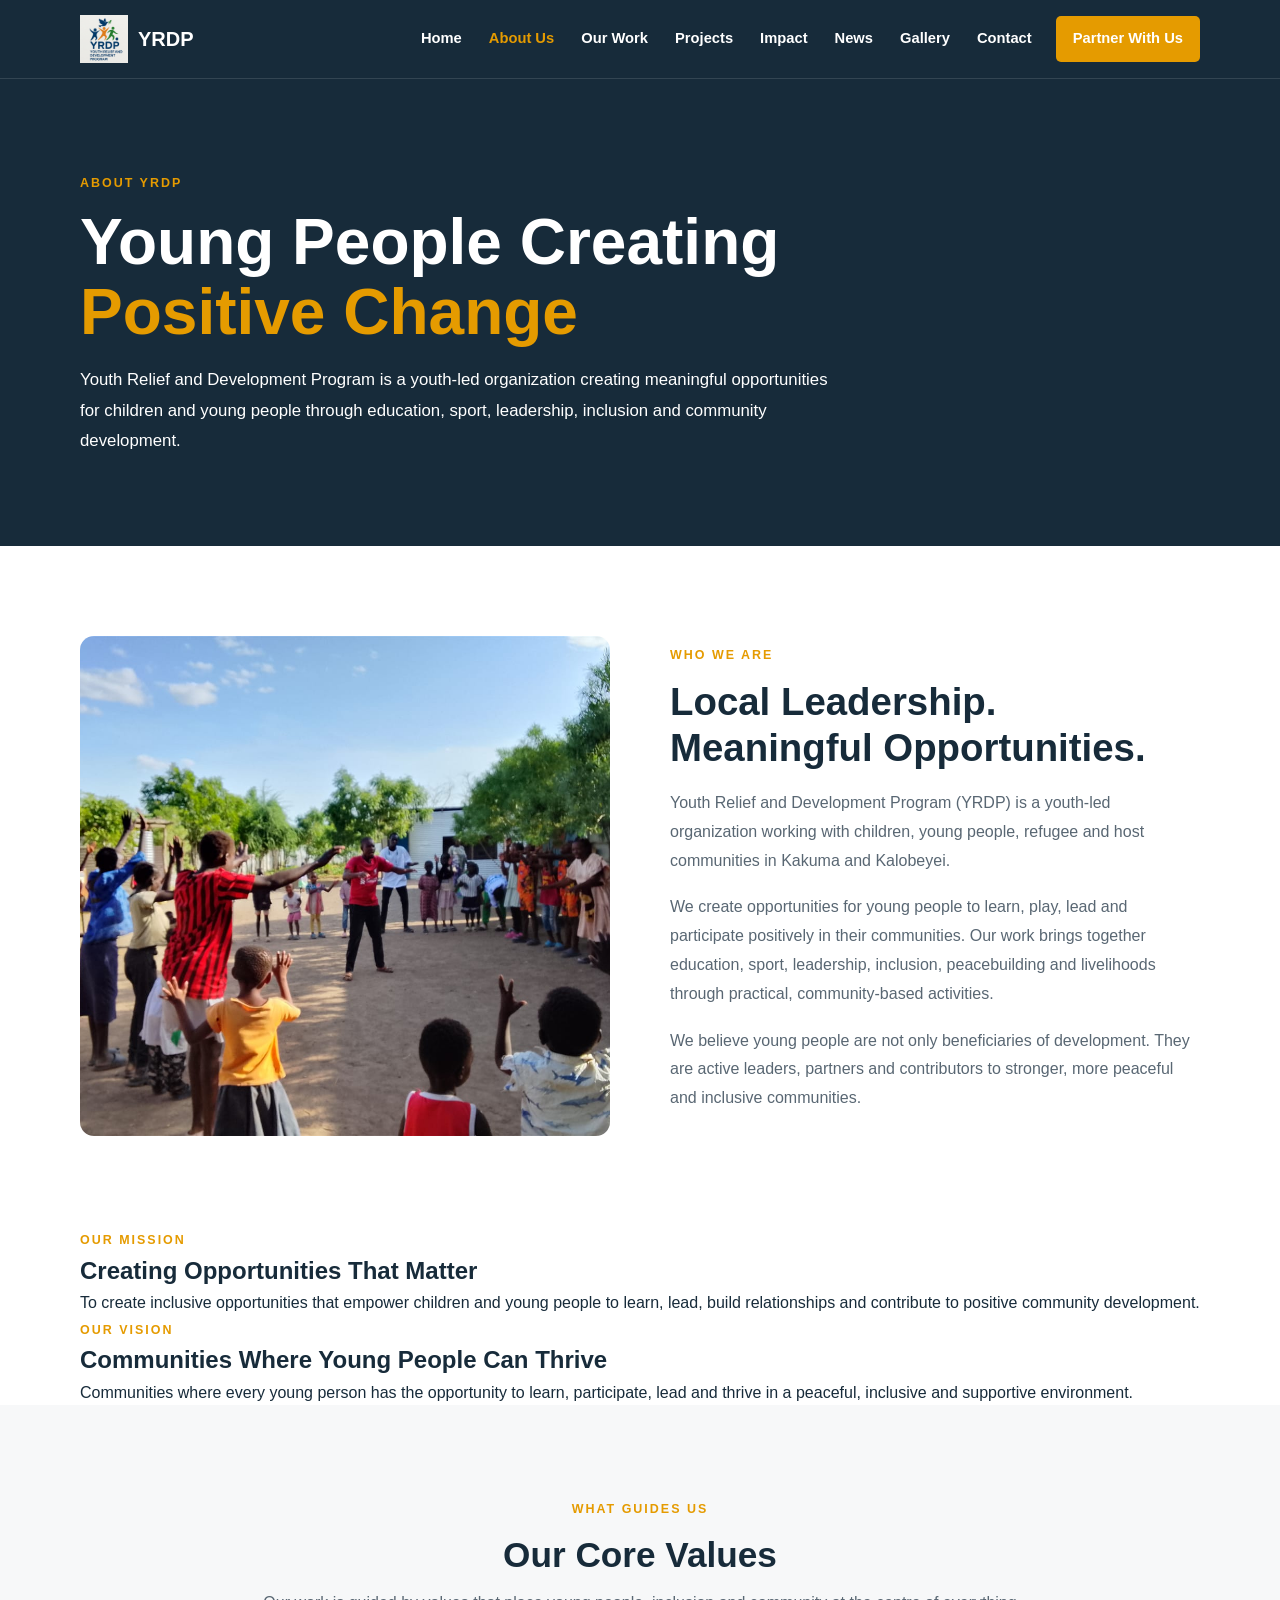
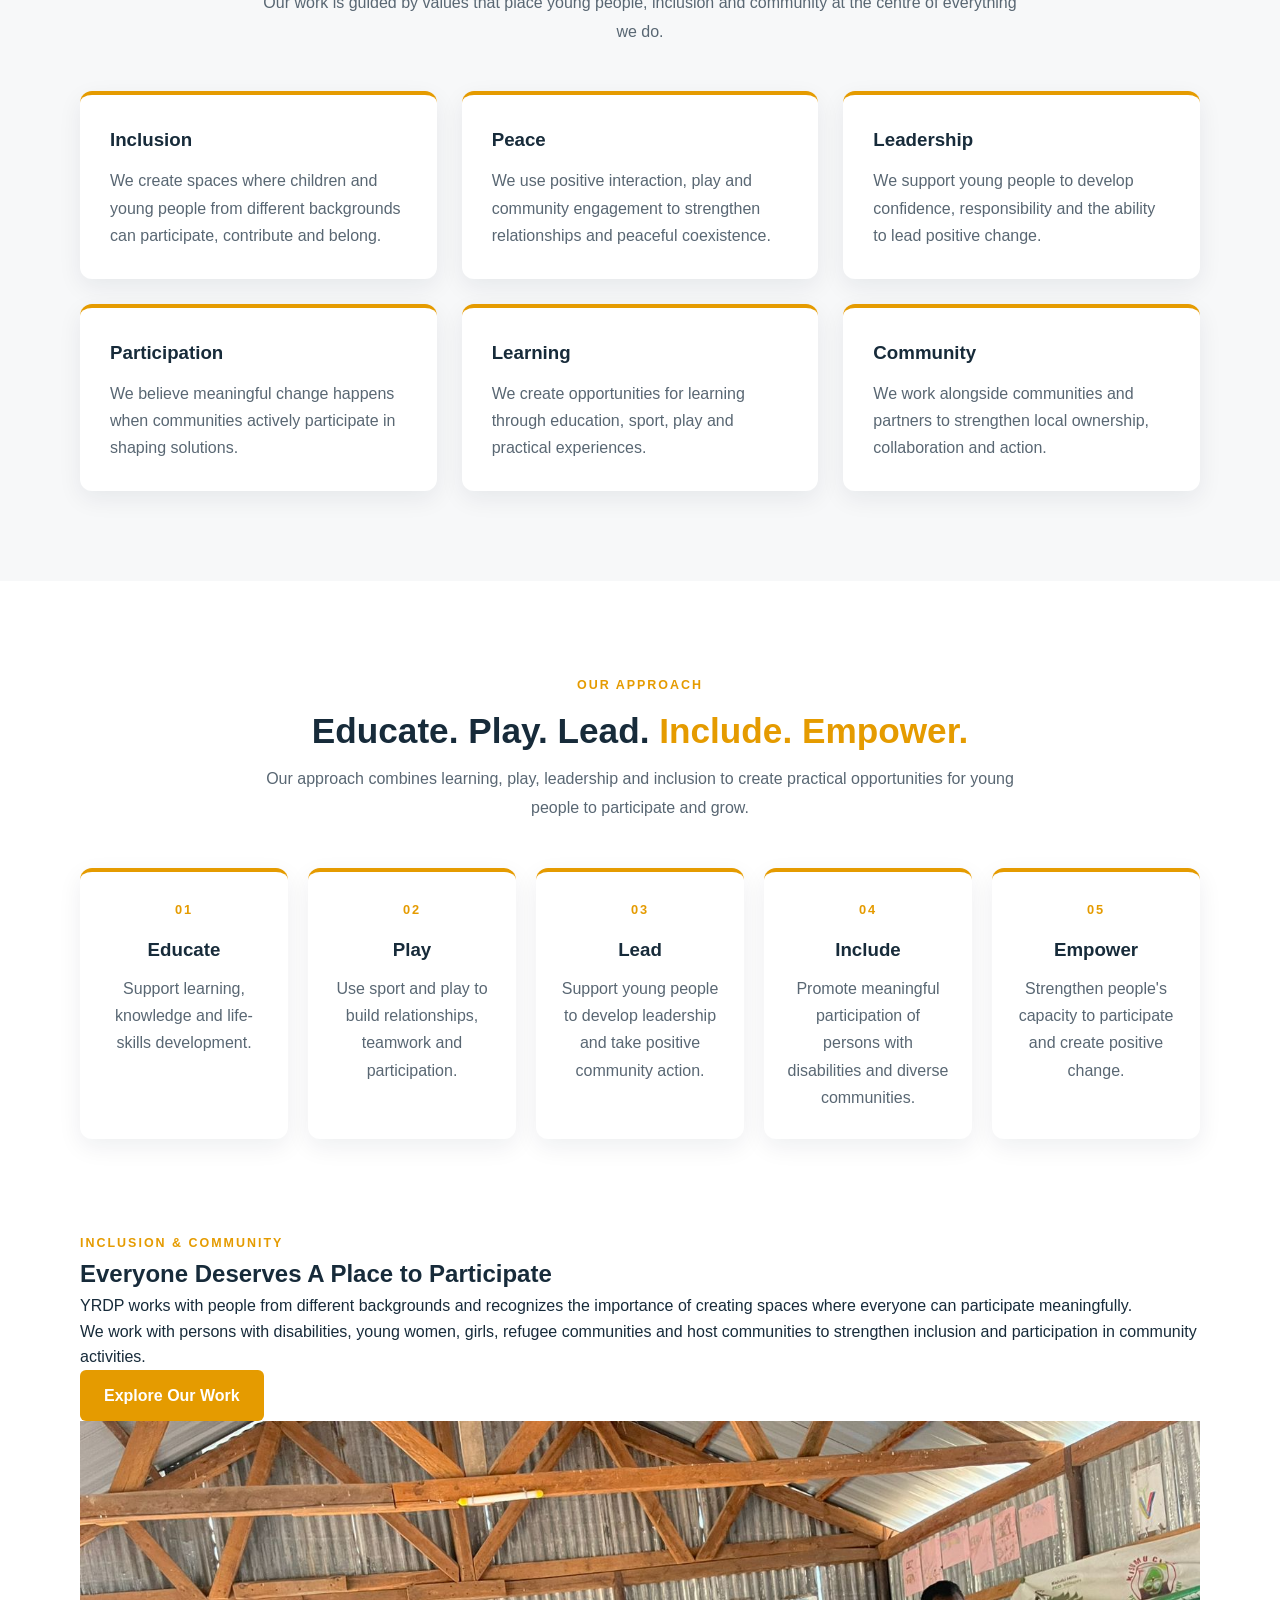
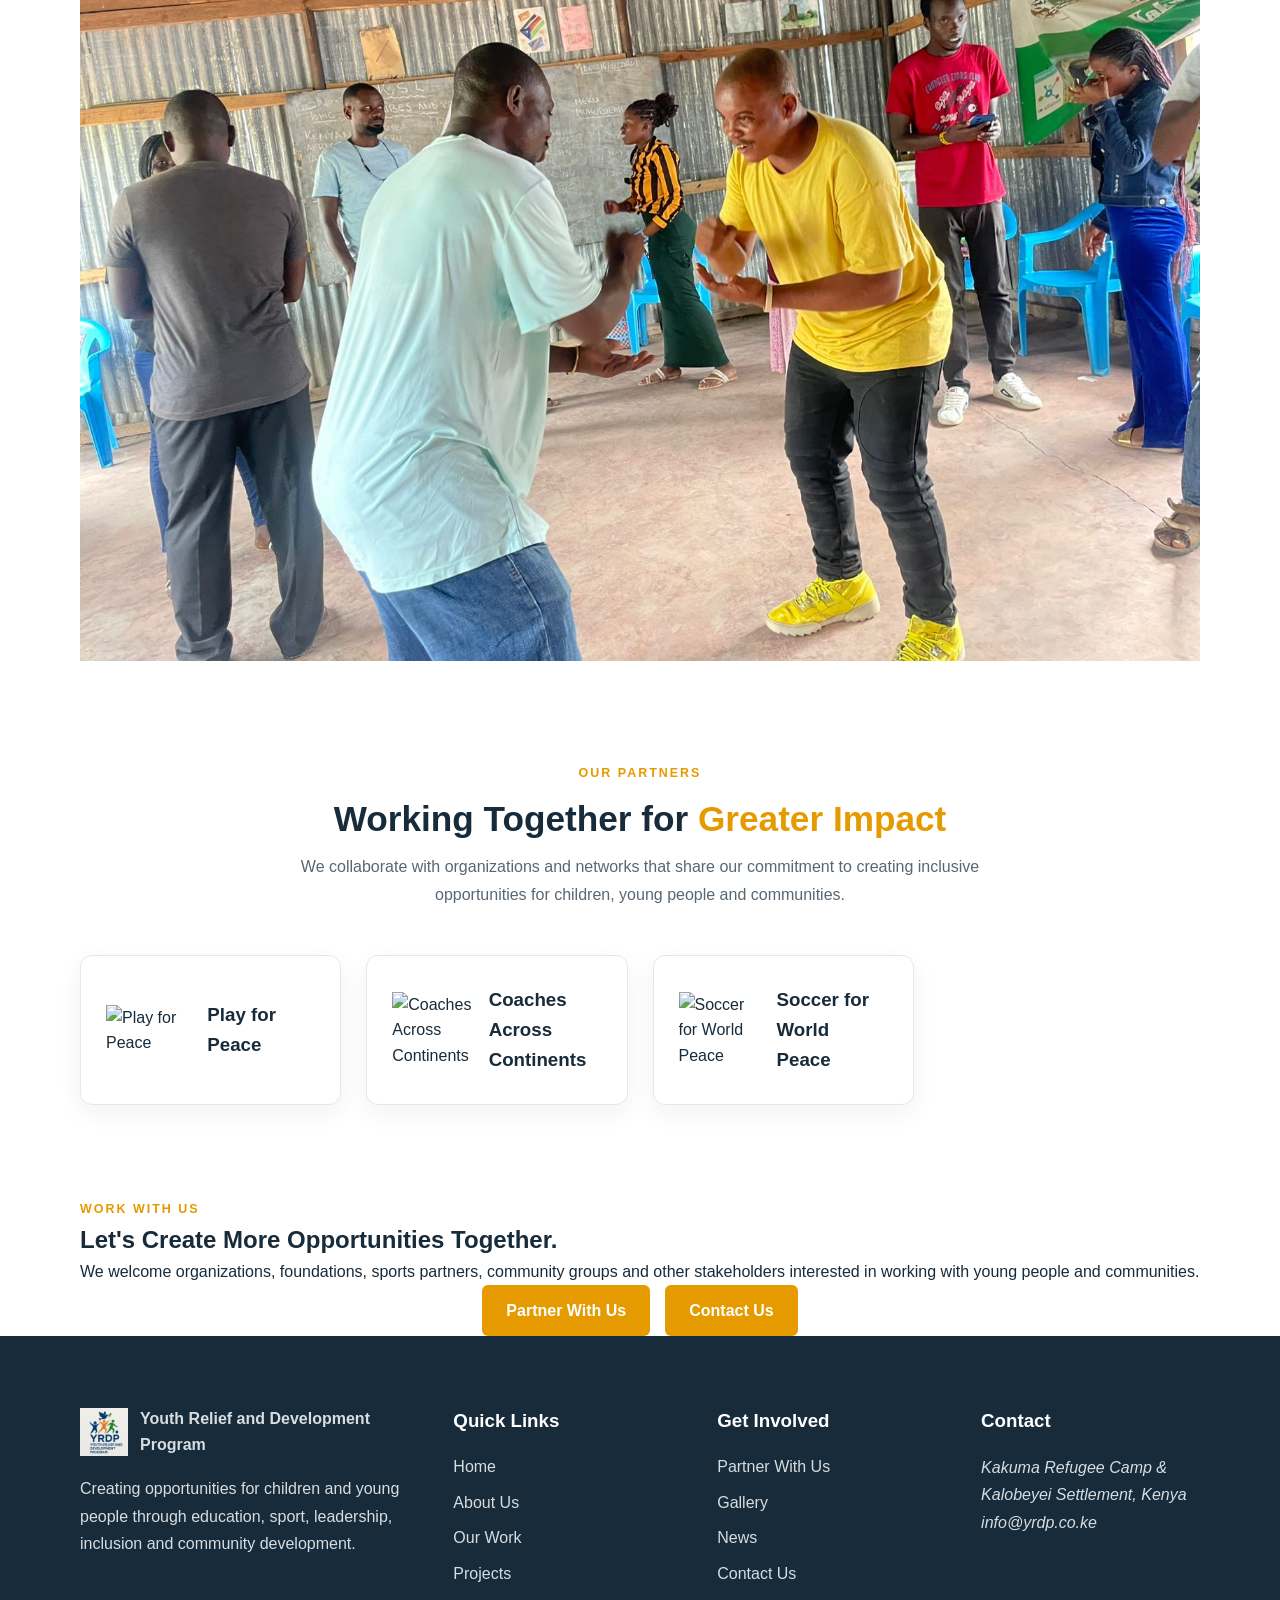
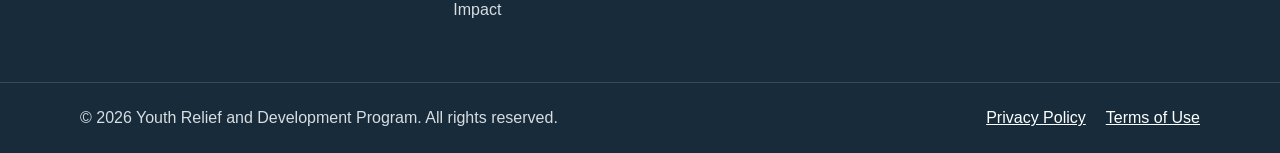
==== commit fe689ebf: "Update about.html" ====
--- a/about.html
+++ b/about.html
@@ -532,6 +532,10 @@
 
 <!-- ==================== PARTNERSHIPS ==================== -->
 
+<!-- =====================================================
+     PARTNERSHIPS
+     ===================================================== -->
+
 <section class="partners-section">
 
     <div class="container">
@@ -539,18 +543,18 @@
         <div class="section-heading">
 
             <span class="section-tag">
-                COLLABORATION
+                OUR PARTNERS
             </span>
 
             <h2>
-                We Believe in
-                <span>Working Together</span>
+                Working Together for
+                <span>Greater Impact</span>
             </h2>
 
             <p>
-                Partnerships help us strengthen opportunities,
-                share knowledge and reach more children and
-                young people.
+                We collaborate with organizations and networks that
+                share our commitment to creating inclusive opportunities
+                for children, young people and communities.
             </p>
 
         </div>
@@ -558,46 +562,56 @@
 
         <div class="partners-grid">
 
-            <div class="partner-logo-card">
-
-                <img
-                    src="images/partners/play-for-peace.png"
-                    alt="Play for Peace"
-                    loading="lazy"
-                >
-
-            </div>
-
-
-            <div class="partner-logo-card">
-
-                <img
-                    src="images/partners/coaches-across-continents.png"
-                    alt="Coaches Across Continents"
-                    loading="lazy"
-                >
-
-            </div>
-
-
-            <div class="partner-logo-card">
-
-                <img
-                    src="images/partners/football-connect.png"
-                    alt="Football Connect"
-                    loading="lazy"
-                >
-
-            </div>
-
-
-            <div class="partner-logo-card">
-
-                <img
-                    src="images/partners/soccer-for-world-peace.png"
-                    alt="Soccer for World Peace"
-                    loading="lazy"
-                >
+            <!-- Play for Peace -->
+            <div class="partner-card">
+
+                <div class="partner-logo">
+
+                    <img
+                        src="images/partners/playforpeace-logo.png"
+                        alt="Play for Peace"
+                        loading="lazy"
+                    >
+
+                </div>
+
+                <h3>Play for Peace</h3>
+
+            </div>
+
+
+            <!-- Coaches Across Continents -->
+            <div class="partner-card">
+
+                <div class="partner-logo">
+
+                    <img
+                        src="images/partners/coaches-logo.png"
+                        alt="Coaches Across Continents"
+                        loading="lazy"
+                    >
+
+                </div>
+
+                <h3>Coaches Across Continents</h3>
+
+            </div>
+
+
+            <!-- Soccer for World Peace -->
+            <div class="partner-card">
+
+                <div class="partner-logo">
+
+                    <img
+                        src="images/partners/soccer-logo.png"
+                        alt="Soccer for World Peace"
+                        loading="lazy"
+                    >
+
+                </div>
+
+                <h3>Soccer for World Peace</h3>
 
             </div>
 
@@ -606,7 +620,6 @@
     </div>
 
 </section>
-
 
 <!-- ==================== CTA ==================== -->
 
--- a/css/style.css
+++ b/css/style.css
@@ -1,6 +1,7 @@
 /* =========================================================
    YRDP WEBSITE — MAIN STYLESHEET
    ========================================================= */
+
 
 /* =========================================================
    1. RESET
@@ -48,7 +49,8 @@
     margin: 0 auto;
 }
 
-.section-tag {
+.section-tag,
+.section-label {
     display: inline-block;
     font-size: 0.78rem;
     font-weight: 700;
@@ -67,6 +69,11 @@
     margin: 12px 0;
     font-size: 2.2rem;
     line-height: 1.25;
+    color: #172b3a;
+}
+
+.section-heading h2 span {
+    color: #e59b00;
 }
 
 .section-heading p {
@@ -90,6 +97,22 @@
 .btn:hover {
     transform: translateY(-2px);
     opacity: 0.92;
+}
+
+.btn-primary {
+    background: #e59b00;
+    color: #ffffff;
+}
+
+.btn-secondary {
+    background: transparent;
+    color: #172b3a;
+    border: 2px solid #172b3a;
+}
+
+.btn-secondary:hover {
+    background: #172b3a;
+    color: #ffffff;
 }
 
 
@@ -206,13 +229,13 @@
 .page-hero h1 {
     max-width: 850px;
     margin: 12px 0 18px;
-    font-size: clamp(2.2rem, 5vw, 4rem);
+    font-size: clamp(2.5rem, 5vw, 4rem);
     line-height: 1.1;
     color: #ffffff;
 }
 
 .page-hero h1 span {
-    color: #ffffff;
+    color: #e59b00;
 }
 
 .page-hero p {
@@ -222,11 +245,6 @@
     color: #ffffff;
 }
 
-.page-hero .section-label,
-.page-hero .section-tag {
-    color: #e59b00;
-}
-
 
 /* =========================================================
    5. HOME PAGE HERO
@@ -235,12 +253,12 @@
 .hero {
     width: 100%;
     min-height: 620px;
+    background: #172b3a;
+    color: #ffffff;
     display: flex;
     align-items: center;
     position: relative;
     overflow: hidden;
-    background: #172b3a !important;
-    color: #ffffff !important;
 }
 
 .hero .container {
@@ -260,7 +278,7 @@
 .hero-label {
     display: block;
     margin-bottom: 24px;
-    color: #ffffff !important;
+    color: #ffffff;
     font-size: 0.9rem;
     font-weight: 400;
     letter-spacing: 0.5px;
@@ -270,7 +288,7 @@
 .hero h1 {
     margin: 0 0 25px;
     max-width: 700px;
-    color: #ffffff !important;
+    color: #ffffff;
     font-size: clamp(3.5rem, 7vw, 5.2rem);
     font-weight: 700;
     line-height: 0.98;
@@ -278,13 +296,13 @@
 }
 
 .hero h1 span {
-    color: #ffffff !important;
+    color: #ffffff;
 }
 
 .hero p {
     max-width: 700px;
     margin: 0;
-    color: #ffffff !important;
+    color: #ffffff;
     font-size: 1rem;
     font-weight: 400;
     line-height: 1.9;
@@ -300,11 +318,12 @@
 
 
 /* =========================================================
-   6. ABOUT
-   ========================================================= */
-
-.about-section {
+   6. ABOUT PAGE — WHO WE ARE
+   ========================================================= */
+
+.about-preview {
     padding: 90px 0;
+    background: #ffffff;
 }
 
 .about-grid {
@@ -316,35 +335,27 @@
 
 .about-image {
     overflow: hidden;
-    border-radius: 12px;
+    border-radius: 14px;
 }
 
 .about-image img {
     display: block;
     width: 100%;
-    height: 430px;
+    height: 500px;
     object-fit: cover;
 }
 
 .about-content h2 {
     margin: 12px 0 18px;
     font-size: 2.4rem;
+    line-height: 1.2;
+    color: #172b3a;
 }
 
 .about-content p {
     margin-bottom: 18px;
     line-height: 1.8;
     color: #596773;
-}
-
-
-/* =========================================================
-   7. ABOUT PAGE
-   ========================================================= */
-
-.about-preview {
-    padding: 90px 0;
-    background: #ffffff;
 }
 
 .about-highlights {
@@ -372,6 +383,11 @@
     line-height: 1.7;
 }
 
+
+/* =========================================================
+   7. VALUES
+   ========================================================= */
+
 .values-section {
     padding: 90px 0;
     background: #f7f8f9;
@@ -389,6 +405,12 @@
     border-radius: 12px;
     box-shadow: 0 8px 25px rgba(20, 35, 51, 0.07);
     border-top: 4px solid #e59b00;
+    transition: transform 0.25s ease, box-shadow 0.25s ease;
+}
+
+.value-card:hover {
+    transform: translateY(-4px);
+    box-shadow: 0 14px 30px rgba(20, 35, 51, 0.11);
 }
 
 .value-card h3 {
@@ -402,6 +424,85 @@
     line-height: 1.7;
 }
 
+
+/* =========================================================
+   8. PROGRAMS / OUR WORK
+   ========================================================= */
+
+.programs-section {
+    padding: 90px 0;
+    background: #f7f8f9;
+}
+
+.programs-grid {
+    display: grid;
+    grid-template-columns: repeat(3, 1fr);
+    gap: 25px;
+}
+
+.program-card {
+    position: relative;
+    overflow: hidden;
+    background: #ffffff;
+    border-radius: 12px;
+    box-shadow: 0 8px 25px rgba(20, 35, 51, 0.08);
+    transition: transform 0.25s ease, box-shadow 0.25s ease;
+}
+
+.program-card:hover {
+    transform: translateY(-5px);
+    box-shadow: 0 14px 32px rgba(20, 35, 51, 0.12);
+}
+
+.program-card img {
+    display: block;
+    width: 100%;
+    height: 230px;
+    object-fit: cover;
+}
+
+.program-card-content,
+.program-content {
+    padding: 25px;
+}
+
+.program-number {
+    display: block;
+    margin-bottom: 10px;
+    font-size: 0.78rem;
+    font-weight: 700;
+    letter-spacing: 2px;
+    color: #e59b00;
+}
+
+.program-card h3 {
+    margin-bottom: 10px;
+    color: #172b3a;
+    font-size: 1.25rem;
+    line-height: 1.35;
+}
+
+.program-card p {
+    color: #596773;
+    line-height: 1.7;
+}
+
+.program-content h3 {
+    margin-bottom: 10px;
+    color: #172b3a;
+}
+
+.program-content p {
+    margin: 0;
+    color: #596773;
+    line-height: 1.7;
+}
+
+
+/* =========================================================
+   9. ABOUT PAGE — APPROACH
+   ========================================================= */
+
 .approach-section {
     padding: 90px 0;
     background: #ffffff;
@@ -420,6 +521,12 @@
     box-shadow: 0 8px 25px rgba(20, 35, 51, 0.07);
     text-align: center;
     border-top: 4px solid #e59b00;
+    transition: transform 0.25s ease, box-shadow 0.25s ease;
+}
+
+.approach-card:hover {
+    transform: translateY(-4px);
+    box-shadow: 0 14px 30px rgba(20, 35, 51, 0.11);
 }
 
 .approach-icon {
@@ -443,156 +550,166 @@
 
 
 /* =========================================================
-   8. PROGRAMS / OUR WORK
-   ========================================================= */
-
-.programs-section {
+   10. INCLUSION / COMMUNITY SECTION
+   ========================================================= */
+
+.football-section {
     padding: 90px 0;
     background: #f7f8f9;
 }
 
-.programs-grid {
+.football-grid {
     display: grid;
-    grid-template-columns: repeat(3, 1fr);
-    gap: 25px;
-}
-
-.program-card {
-    position: relative;
+    grid-template-columns: 1fr 1fr;
+    gap: 60px;
+    align-items: center;
+}
+
+.football-content {
+    max-width: 600px;
+}
+
+.football-content h2 {
+    margin: 12px 0 18px;
+    font-size: 2.4rem;
+    line-height: 1.2;
+    color: #172b3a;
+}
+
+.football-content h2 span {
+    color: #e59b00;
+}
+
+.football-content p {
+    margin-bottom: 18px;
+    color: #596773;
+    line-height: 1.8;
+}
+
+.football-content .btn {
+    margin-top: 10px;
+}
+
+.football-image {
     overflow: hidden;
-    background: #ffffff;
-    border-radius: 12px;
-    box-shadow: 0 8px 25px rgba(20, 35, 51, 0.08);
-    transition: transform 0.25s ease, box-shadow 0.25s ease;
-}
-
-.program-card:hover {
-    transform: translateY(-5px);
-    box-shadow: 0 14px 32px rgba(20, 35, 51, 0.12);
-}
-
-.program-card img {
+    border-radius: 14px;
+}
+
+.football-image img {
     display: block;
     width: 100%;
-    height: 230px;
+    height: 420px;
     object-fit: cover;
 }
 
-.program-card-content {
-    padding: 25px;
-}
-
-.program-number {
-    display: block;
-    margin: 22px 25px 8px;
-    font-size: 0.78rem;
-    font-weight: 700;
-    letter-spacing: 2px;
-    color: #e59b00;
-}
-
-.program-card h3 {
-    margin: 0 25px 10px;
-    color: #172b3a;
-    font-size: 1.25rem;
-    line-height: 1.35;
-}
-
-.program-card p {
-    margin: 0;
-    padding: 0 25px 28px;
-    color: #596773;
-    line-height: 1.7;
-}
-
-
-/* =========================================================
-   9. OUR WORK INTRO
-   ========================================================= */
-
-.work-intro {
+
+/* =========================================================
+   11. PARTNERSHIPS
+   ========================================================= */
+
+.partners-section {
     padding: 90px 0;
     background: #ffffff;
 }
 
-.work-intro .section-heading {
-    margin-bottom: 0;
-}
-
-.work-intro .section-heading h2 {
-    color: #172b3a;
-}
-
-
-/* =========================================================
-   10. BENEFICIARIES
-   ========================================================= */
-
-.beneficiaries-section {
-    padding: 90px 0;
-    background: #ffffff;
-}
-
-.beneficiary-list {
+.partners-grid {
     display: grid;
     grid-template-columns: repeat(4, 1fr);
-    gap: 20px;
-}
-
-.beneficiary-item {
-    padding: 28px 22px;
-    background: #f7f8f9;
+    gap: 25px;
+    align-items: stretch;
+}
+
+.partner-card {
+    min-height: 150px;
+    padding: 25px;
+    display: flex;
+    align-items: center;
+    justify-content: center;
+    background: #ffffff;
     border-radius: 12px;
-    border-top: 4px solid #e59b00;
-}
-
-.beneficiary-item h3 {
-    margin-bottom: 10px;
+    border: 1px solid #e4e8eb;
+    box-shadow: 0 8px 25px rgba(20, 35, 51, 0.06);
+    transition: transform 0.25s ease, box-shadow 0.25s ease;
+}
+
+.partner-card:hover {
+    transform: translateY(-4px);
+    box-shadow: 0 14px 30px rgba(20, 35, 51, 0.1);
+}
+
+.partner-card img {
+    display: block;
+    max-width: 85%;
+    max-height: 85px;
+    width: auto;
+    height: auto;
+    object-fit: contain;
+}
+
+
+/* =========================================================
+   12. ABOUT PAGE CTA
+   ========================================================= */
+
+.cta-section {
+    padding: 90px 0;
+    background: #172b3a;
+    color: #ffffff;
+}
+
+.cta-content {
+    max-width: 850px;
+    text-align: center;
+}
+
+.cta-content .section-label {
+    color: #e59b00;
+}
+
+.cta-content h2 {
+    margin: 12px 0 18px;
+    color: #ffffff;
+    font-size: 2.5rem;
+    line-height: 1.2;
+}
+
+.cta-content h2 span {
+    color: #e59b00;
+}
+
+.cta-content p {
+    max-width: 700px;
+    margin: 0 auto 28px;
+    color: #d7dde1;
+    line-height: 1.8;
+}
+
+.cta-actions {
+    display: flex;
+    justify-content: center;
+    align-items: center;
+    gap: 15px;
+    flex-wrap: wrap;
+}
+
+.cta-actions .btn-secondary {
+    color: #ffffff;
+    border-color: #ffffff;
+}
+
+.cta-actions .btn-secondary:hover {
+    background: #ffffff;
     color: #172b3a;
-    font-size: 1.1rem;
-}
-
-.beneficiary-item p {
-    margin: 0;
-    color: #596773;
-    line-height: 1.7;
-}
-
-
-/* =========================================================
-   11. LOCATION
-   ========================================================= */
-
-.location-section {
-    padding: 90px 0;
-    background: #f7f8f9;
-}
-
-.location-content {
-    max-width: 800px;
-}
-
-.location-content h2 {
-    margin: 12px 0 18px;
-    color: #172b3a;
-    font-size: 2.2rem;
-    line-height: 1.25;
-}
-
-.location-content p {
-    max-width: 700px;
-    margin: 0;
-    color: #596773;
-    line-height: 1.8;
-}
-
-
-/* =========================================================
-   12. PROJECTS
+}
+
+
+/* =========================================================
+   13. PROJECTS
    ========================================================= */
 
 .projects-section {
     padding: 90px 0;
+    background: #ffffff;
 }
 
 .projects-grid {
@@ -620,7 +737,7 @@
 
 
 /* =========================================================
-   13. IMPACT
+   14. IMPACT
    ========================================================= */
 
 .impact-section {
@@ -654,11 +771,12 @@
 
 
 /* =========================================================
-   14. NEWS
+   15. NEWS
    ========================================================= */
 
 .news-section {
     padding: 90px 0;
+    background: #ffffff;
 }
 
 .news-grid {
@@ -696,7 +814,7 @@
 
 
 /* =========================================================
-   15. GALLERY
+   16. GALLERY
    ========================================================= */
 
 .gallery-section {
@@ -752,11 +870,12 @@
 
 
 /* =========================================================
-   16. CONTACT
+   17. CONTACT
    ========================================================= */
 
 .contact-section {
     padding: 90px 0;
+    background: #ffffff;
 }
 
 .contact-grid {
@@ -848,11 +967,12 @@
 
 
 /* =========================================================
-   17. PARTNER
+   18. PARTNER PAGE
    ========================================================= */
 
 .partner-section {
     padding: 90px 0;
+    background: #ffffff;
 }
 
 .partner-grid {
@@ -861,32 +981,6 @@
     gap: 25px;
 }
 
-.partner-card {
-    padding: 32px;
-    background: #ffffff;
-    border-radius: 12px;
-    border-top: 4px solid #e59b00;
-    box-shadow: 0 8px 25px rgba(20, 35, 51, 0.08);
-}
-
-.partner-number {
-    display: block;
-    margin-bottom: 18px;
-    font-size: 0.8rem;
-    font-weight: 700;
-    letter-spacing: 2px;
-    color: #e59b00;
-}
-
-.partner-card h3 {
-    margin-bottom: 12px;
-}
-
-.partner-card p {
-    margin: 0;
-    line-height: 1.7;
-}
-
 .partner-highlight {
     padding: 90px 0;
     background: #f7f8f9;
@@ -919,7 +1013,7 @@
 
 
 /* =========================================================
-   18. FOOTER
+   19. FOOTER
    ========================================================= */
 
 .site-footer {
@@ -999,7 +1093,7 @@
 
 
 /* =========================================================
-   19. TABLET
+   20. TABLET
    ========================================================= */
 
 @media (max-width: 1000px) {
@@ -1038,11 +1132,15 @@
     .beneficiary-list {
         grid-template-columns: repeat(2, 1fr);
     }
-}
-
-
-/* =========================================================
-   20. MOBILE NAVIGATION
+
+    .partners-grid {
+        grid-template-columns: repeat(2, 1fr);
+    }
+}
+
+
+/* =========================================================
+   21. MOBILE NAVIGATION
    ========================================================= */
 
 @media (max-width: 850px) {
@@ -1070,9 +1168,10 @@
 
         padding: 15px 20px;
 
-        background: #ffffff;
-
-        box-shadow: 0 10px 25px rgba(0, 0, 0, 0.08);
+        background: #172b3a;
+
+        box-shadow:
+            0 10px 25px rgba(0, 0, 0, 0.15);
 
         list-style: none;
     }
@@ -1089,31 +1188,31 @@
         display: block;
         width: 100%;
         padding: 12px 10px;
-        color: #172b3a !important;
+        color: #ffffff;
     }
 
     .nav-links a:hover,
     .nav-links a.active {
-        color: #e59b00 !important;
+        color: #e59b00;
     }
 
     .nav-links .nav-button {
         margin: 8px 0 0;
         text-align: center;
-        color: #ffffff !important;
-        background: #e59b00;
-    }
-}
-
-
-/* =========================================================
-   21. MOBILE CONTENT
+        color: #ffffff;
+    }
+}
+
+
+/* =========================================================
+   22. MOBILE CONTENT
    ========================================================= */
 
 @media (max-width: 900px) {
 
     .about-grid,
-    .contact-grid {
+    .contact-grid,
+    .football-grid {
         grid-template-columns: 1fr;
         gap: 45px;
     }
@@ -1125,11 +1224,19 @@
     .gallery-grid {
         grid-template-columns: repeat(2, minmax(0, 1fr));
     }
-}
-
-
-/* =========================================================
-   22. MOBILE — 700PX
+
+    .football-content {
+        max-width: 100%;
+    }
+
+    .football-image {
+        order: 2;
+    }
+}
+
+
+/* =========================================================
+   23. SMALL MOBILE
    ========================================================= */
 
 @media (max-width: 700px) {
@@ -1166,7 +1273,14 @@
         padding: 65px 0;
     }
 
+    .page-hero h1 {
+        font-size: 2.5rem;
+    }
+
     .about-section,
+    .about-preview,
+    .values-section,
+    .approach-section,
     .programs-section,
     .projects-section,
     .impact-section,
@@ -1174,13 +1288,22 @@
     .gallery-section,
     .contact-section,
     .partner-section,
-    .work-intro,
-    .beneficiaries-section,
-    .location-section,
-    .about-preview,
-    .values-section,
-    .approach-section {
+    .football-section,
+    .partners-section,
+    .cta-section {
         padding: 65px 0;
+    }
+
+    .about-highlights {
+        grid-template-columns: 1fr;
+    }
+
+    .values-grid {
+        grid-template-columns: 1fr;
+    }
+
+    .approach-grid {
+        grid-template-columns: 1fr;
     }
 
     .programs-grid,
@@ -1198,28 +1321,29 @@
         grid-template-columns: 1fr 1fr;
     }
 
-    .about-image img {
-        height: 320px;
-    }
-
-    .about-highlights {
-        grid-template-columns: 1fr;
-    }
-
-    .values-grid {
-        grid-template-columns: 1fr;
-    }
-
-    .approach-grid {
-        grid-template-columns: 1fr;
-    }
-
     .beneficiary-list {
         grid-template-columns: 1fr;
     }
 
-    .location-content h2 {
-        font-size: 1.9rem;
+    .partners-grid {
+        grid-template-columns: repeat(2, 1fr);
+    }
+
+    .about-image img {
+        height: 360px;
+    }
+
+    .football-image img {
+        height: 330px;
+    }
+
+    .about-content h2,
+    .football-content h2 {
+        font-size: 2rem;
+    }
+
+    .cta-content h2 {
+        font-size: 2.1rem;
     }
 
     .footer-grid {
@@ -1236,7 +1360,7 @@
 
 
 /* =========================================================
-   23. SMALL MOBILE
+   24. VERY SMALL MOBILE
    ========================================================= */
 
 @media (max-width: 500px) {
@@ -1260,4 +1384,18 @@
     .gallery-item img {
         height: 240px;
     }
-}
+
+    .partners-grid {
+        grid-template-columns: 1fr;
+    }
+
+    .cta-actions {
+        flex-direction: column;
+    }
+
+    .cta-actions .btn {
+        width: 100%;
+        max-width: 260px;
+        text-align: center;
+    }
+}
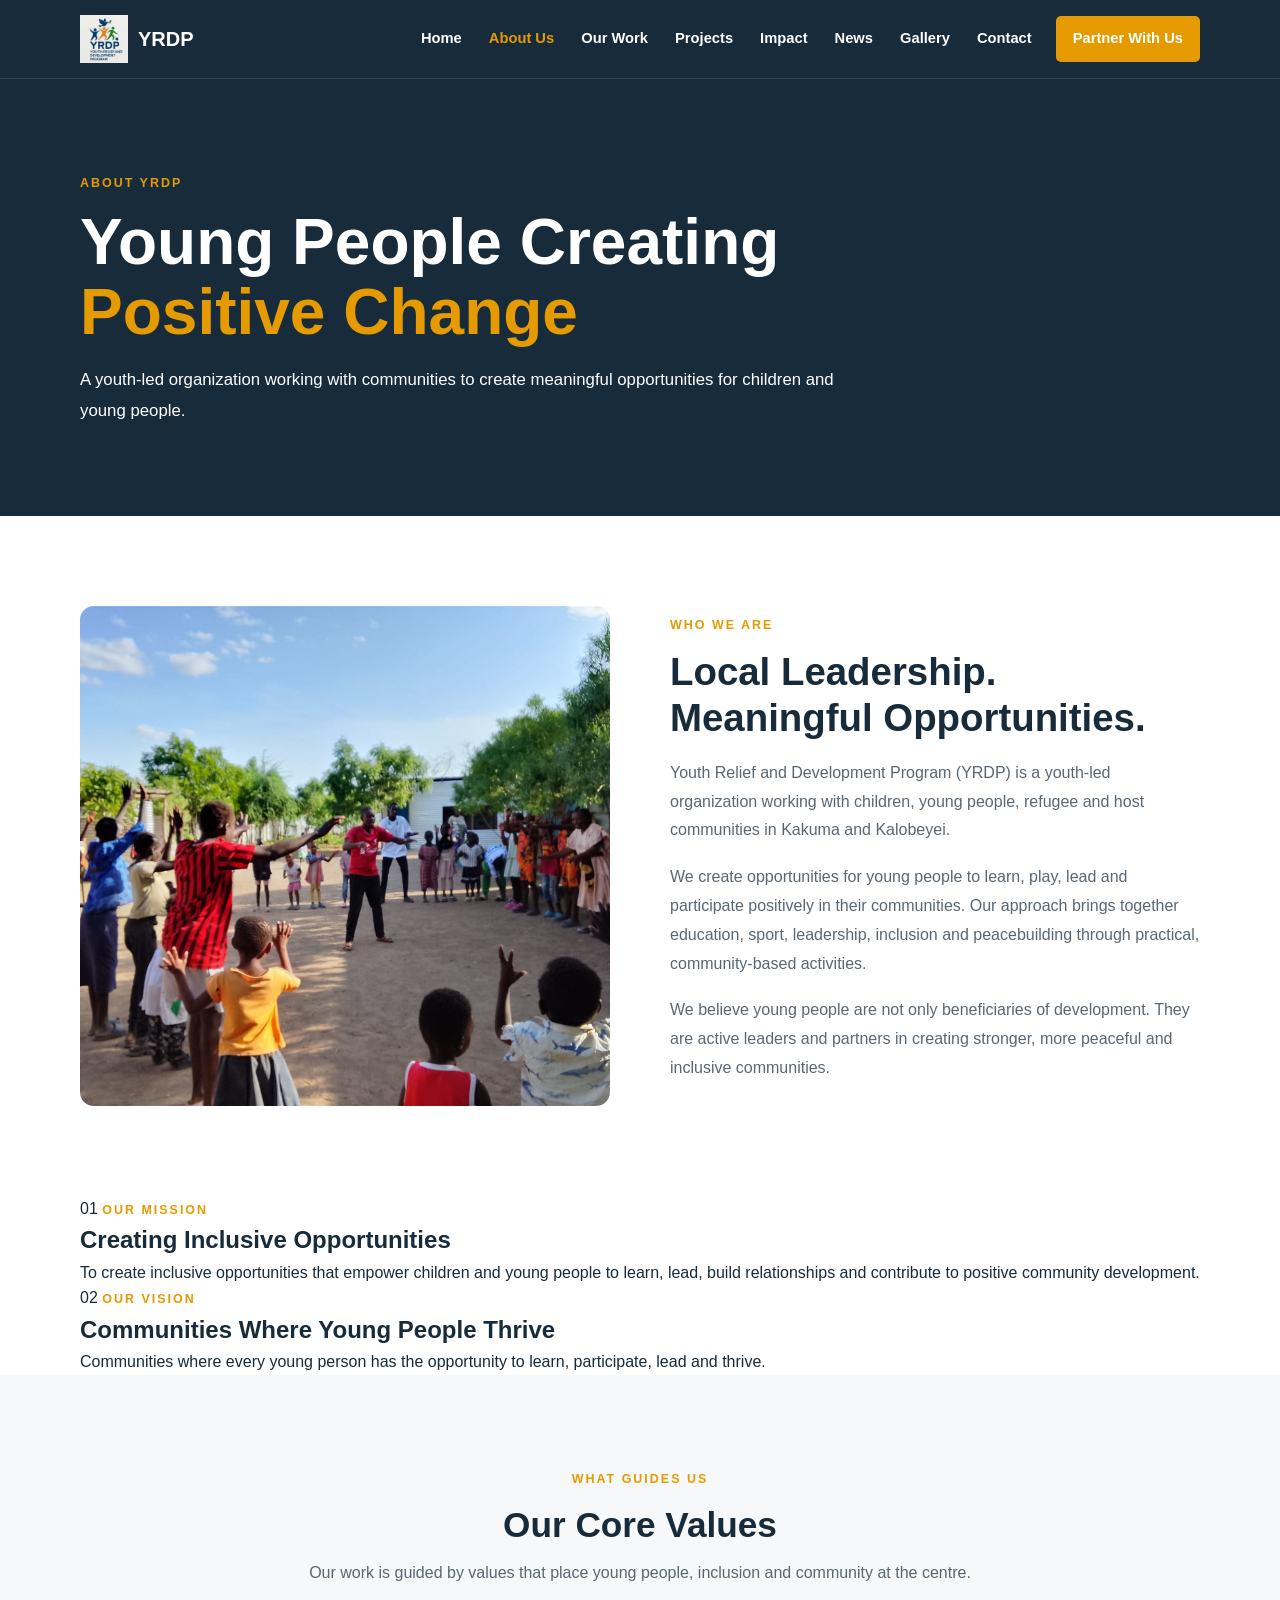
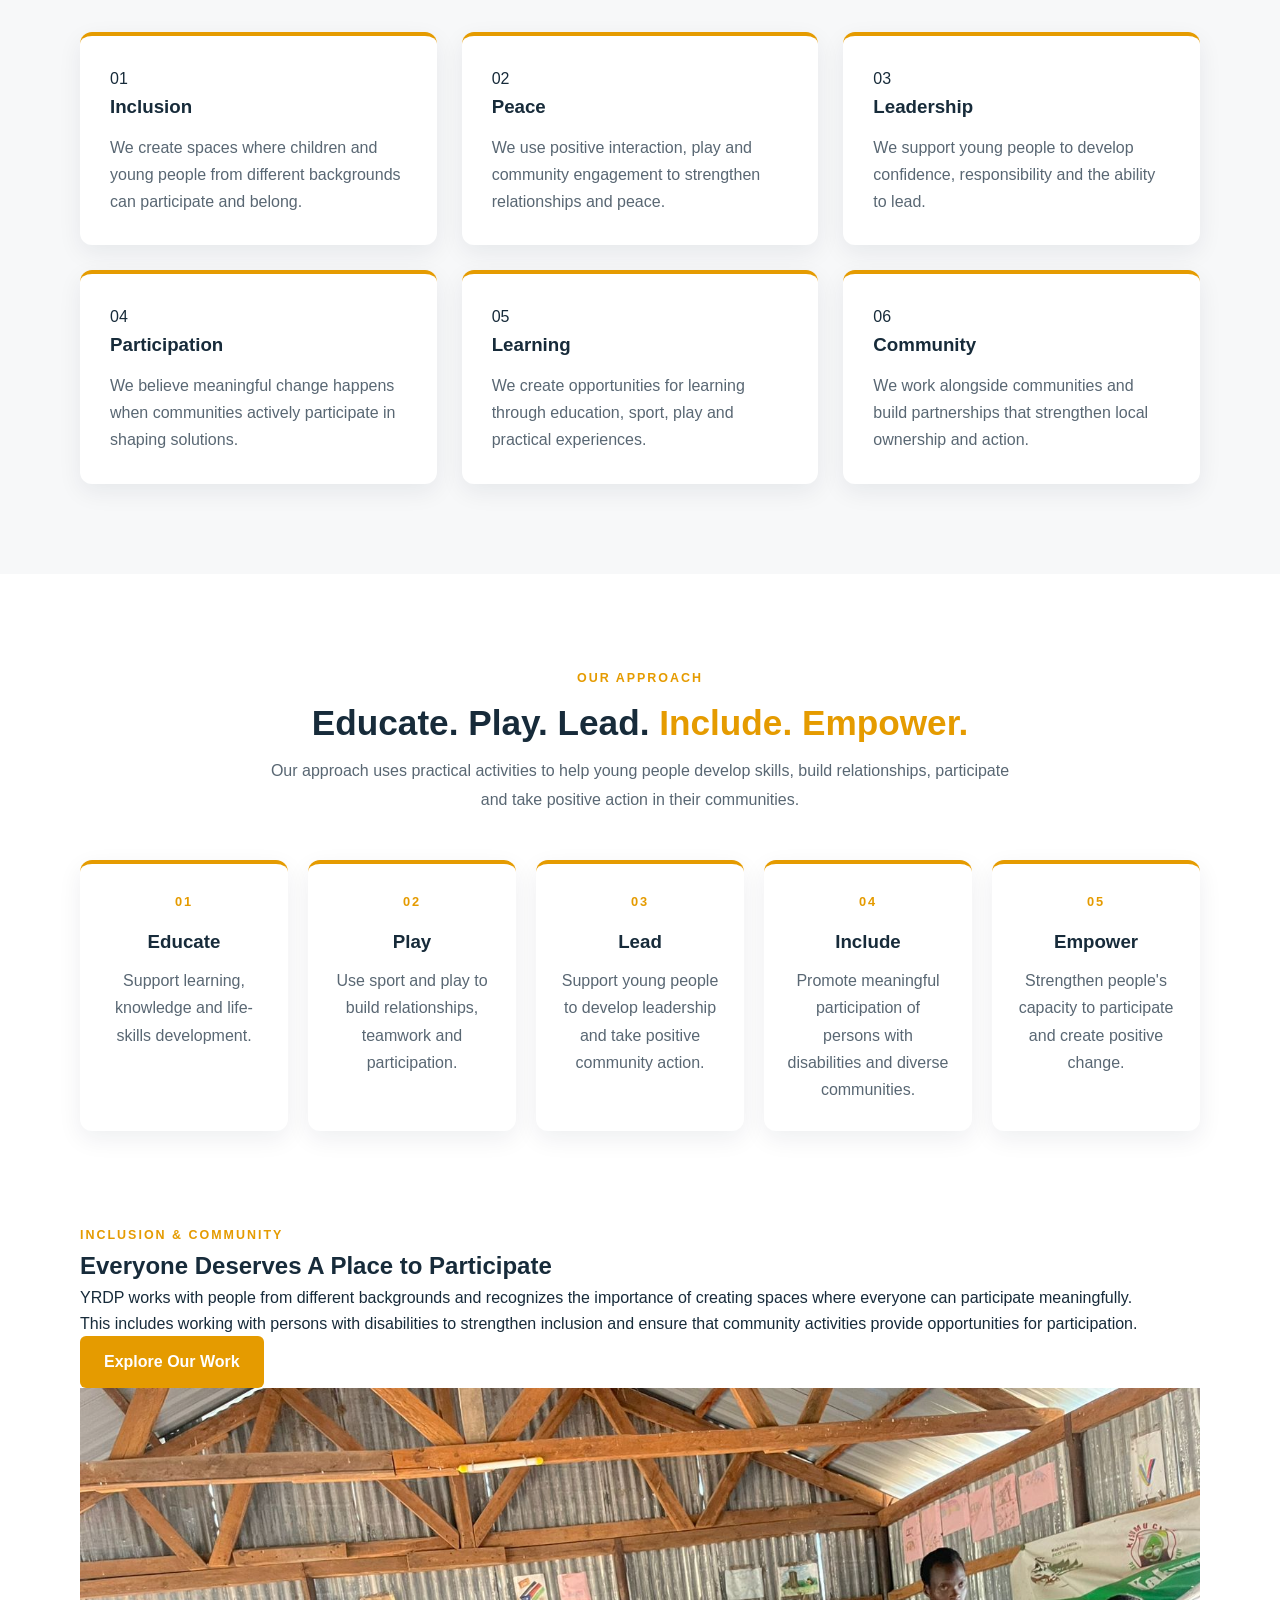
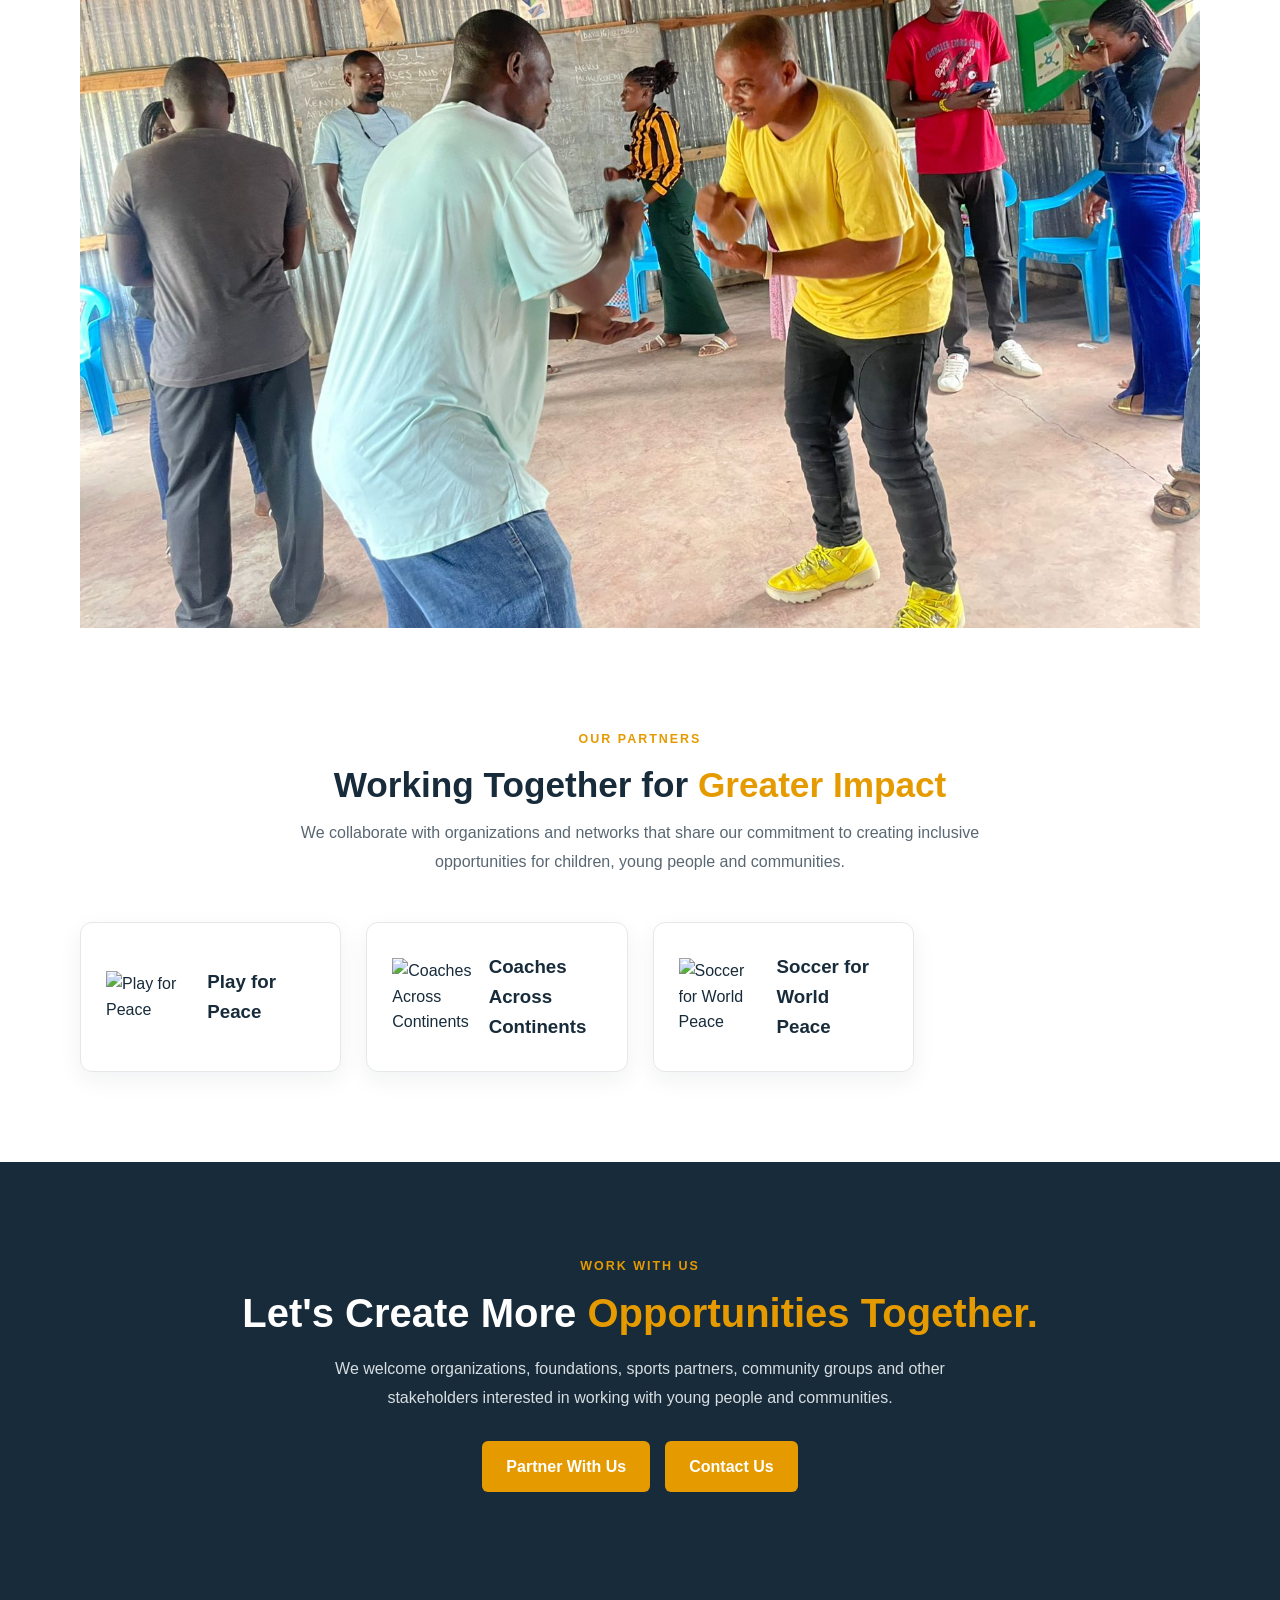
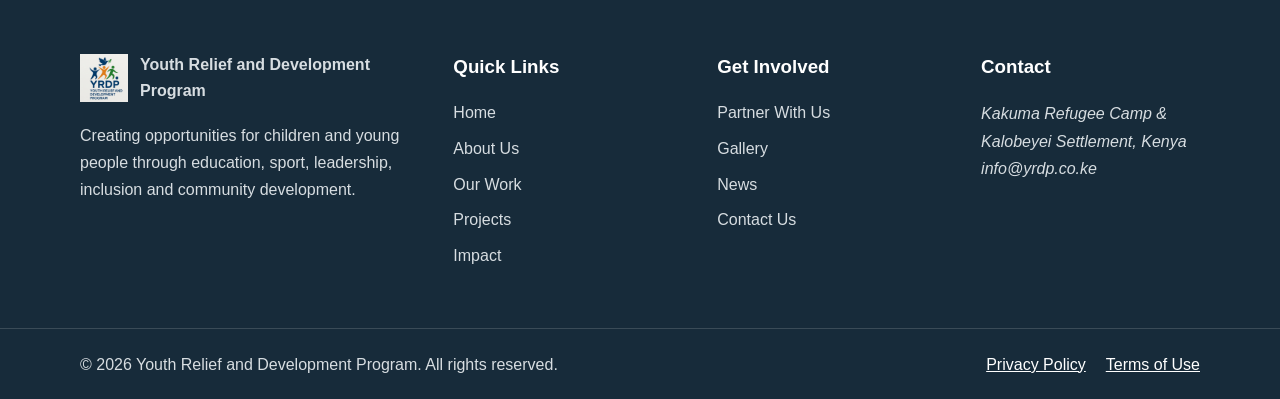
==== commit 3b056e62: "Update about.html" ====
--- a/about.html
+++ b/about.html
@@ -2,7 +2,6 @@
 <html lang="en">
 
 <head>
-
     <meta charset="UTF-8">
     <meta name="viewport" content="width=device-width, initial-scale=1.0">
 
@@ -16,22 +15,15 @@
 
     <link rel="icon" href="images/favicon.ico">
 
-    <link rel="preconnect"
-        href="https://fonts.googleapis.com">
-
-    <link rel="preconnect"
-        href="https://fonts.gstatic.com"
-        crossorigin>
+    <link rel="preconnect" href="https://fonts.googleapis.com">
+    <link rel="preconnect" href="https://fonts.gstatic.com" crossorigin>
 
     <link href="https://fonts.googleapis.com/css2?family=Poppins:wght@300;400;500;600;700&display=swap"
         rel="stylesheet">
 
-    <link rel="stylesheet"
-        href="css/style.css">
-
+    <link rel="stylesheet" href="css/style.css">
 </head>
 
-
 <body>
 
 <!-- ==================== NAVIGATION ==================== -->
@@ -43,23 +35,15 @@
         <div class="container nav-container">
 
             <a href="index.html" class="logo">
-
-                <img
-                    src="images/logo.png"
-                    alt="YRDP Logo"
-                >
-
+                <img src="images/logo.png" alt="YRDP Logo">
                 <span>YRDP</span>
-
             </a>
-
 
             <button
                 class="menu-toggle"
                 id="menu-toggle"
                 aria-label="Open navigation menu"
-                aria-expanded="false"
-            >
+                aria-expanded="false">
 
                 <span></span>
                 <span></span>
@@ -67,7 +51,6 @@
 
             </button>
 
-
             <ul class="nav-links" id="nav-links">
 
                 <li>
@@ -117,10 +100,7 @@
 </header>
 
 
-<!-- ==================== MAIN ==================== -->
-
 <main>
-
 
 <!-- ==================== PAGE HERO ==================== -->
 
@@ -138,10 +118,9 @@
         </h1>
 
         <p>
-            Youth Relief and Development Program is a youth-led
-            organization creating meaningful opportunities for
-            children and young people through education, sport,
-            leadership, inclusion and community development.
+            A youth-led organization working with communities
+            to create meaningful opportunities for children
+            and young people.
         </p>
 
     </div>
@@ -160,11 +139,9 @@
             <img
                 src="images/about-us.jpg"
                 alt="YRDP children and young people participating in a community activity"
-                loading="lazy"
-            >
-
-        </div>
-
+                loading="lazy">
+
+        </div>
 
         <div class="about-content">
 
@@ -178,26 +155,22 @@
             </h2>
 
             <p>
-                Youth Relief and Development Program (YRDP) is a
-                youth-led organization working with children, young
-                people, refugee and host communities in Kakuma and
-                Kalobeyei.
-            </p>
-
-            <p>
-                We create opportunities for young people to learn,
-                play, lead and participate positively in their
-                communities. Our work brings together education,
-                sport, leadership, inclusion, peacebuilding and
-                livelihoods through practical, community-based
-                activities.
-            </p>
-
-            <p>
-                We believe young people are not only beneficiaries
-                of development. They are active leaders, partners
-                and contributors to stronger, more peaceful and
-                inclusive communities.
+                Youth Relief and Development Program (YRDP) is a youth-led
+                organization working with children, young people, refugee and
+                host communities in Kakuma and Kalobeyei.
+            </p>
+
+            <p>
+                We create opportunities for young people to learn, play, lead
+                and participate positively in their communities. Our approach
+                brings together education, sport, leadership, inclusion and
+                peacebuilding through practical, community-based activities.
+            </p>
+
+            <p>
+                We believe young people are not only beneficiaries of
+                development. They are active leaders and partners in creating
+                stronger, more peaceful and inclusive communities.
             </p>
 
         </div>
@@ -215,44 +188,45 @@
 
         <div class="mission-vision-grid">
 
-            <div class="mission-vision-card">
+            <article class="mission-vision-card">
+
+                <span class="card-number">01</span>
 
                 <span class="section-tag">
                     OUR MISSION
                 </span>
 
                 <h2>
-                    Creating Opportunities That Matter
+                    Creating Inclusive Opportunities
                 </h2>
 
                 <p>
-                    To create inclusive opportunities that empower
-                    children and young people to learn, lead, build
-                    relationships and contribute to positive
-                    community development.
-                </p>
-
-            </div>
-
-
-            <div class="mission-vision-card vision-card">
+                    To create inclusive opportunities that empower children
+                    and young people to learn, lead, build relationships and
+                    contribute to positive community development.
+                </p>
+
+            </article>
+
+
+            <article class="mission-vision-card">
+
+                <span class="card-number">02</span>
 
                 <span class="section-tag">
                     OUR VISION
                 </span>
 
                 <h2>
-                    Communities Where Young People Can Thrive
+                    Communities Where Young People Thrive
                 </h2>
 
                 <p>
-                    Communities where every young person has the
-                    opportunity to learn, participate, lead and
-                    thrive in a peaceful, inclusive and supportive
-                    environment.
-                </p>
-
-            </div>
+                    Communities where every young person has the opportunity
+                    to learn, participate, lead and thrive.
+                </p>
+
+            </article>
 
         </div>
 
@@ -279,8 +253,7 @@
 
             <p>
                 Our work is guided by values that place young people,
-                inclusion and community at the centre of everything
-                we do.
+                inclusion and community at the centre.
             </p>
 
         </div>
@@ -289,79 +262,57 @@
         <div class="values-grid">
 
             <div class="value-card">
-
+                <span class="value-number">01</span>
                 <h3>Inclusion</h3>
-
                 <p>
                     We create spaces where children and young people
-                    from different backgrounds can participate,
-                    contribute and belong.
-                </p>
-
-            </div>
-
+                    from different backgrounds can participate and belong.
+                </p>
+            </div>
 
             <div class="value-card">
-
+                <span class="value-number">02</span>
                 <h3>Peace</h3>
-
                 <p>
                     We use positive interaction, play and community
-                    engagement to strengthen relationships and
-                    peaceful coexistence.
-                </p>
-
-            </div>
-
+                    engagement to strengthen relationships and peace.
+                </p>
+            </div>
 
             <div class="value-card">
-
+                <span class="value-number">03</span>
                 <h3>Leadership</h3>
-
                 <p>
                     We support young people to develop confidence,
-                    responsibility and the ability to lead positive
-                    change.
-                </p>
-
-            </div>
-
+                    responsibility and the ability to lead.
+                </p>
+            </div>
 
             <div class="value-card">
-
+                <span class="value-number">04</span>
                 <h3>Participation</h3>
-
-                <p>
-                    We believe meaningful change happens when
-                    communities actively participate in shaping
-                    solutions.
-                </p>
-
-            </div>
-
+                <p>
+                    We believe meaningful change happens when communities
+                    actively participate in shaping solutions.
+                </p>
+            </div>
 
             <div class="value-card">
-
+                <span class="value-number">05</span>
                 <h3>Learning</h3>
-
                 <p>
                     We create opportunities for learning through
                     education, sport, play and practical experiences.
                 </p>
-
-            </div>
-
+            </div>
 
             <div class="value-card">
-
+                <span class="value-number">06</span>
                 <h3>Community</h3>
-
-                <p>
-                    We work alongside communities and partners to
-                    strengthen local ownership, collaboration and
-                    action.
-                </p>
-
+                <p>
+                    We work alongside communities and build partnerships
+                    that strengthen local ownership and action.
+                </p>
             </div>
 
         </div>
@@ -389,9 +340,9 @@
             </h2>
 
             <p>
-                Our approach combines learning, play, leadership and
-                inclusion to create practical opportunities for young
-                people to participate and grow.
+                Our approach uses practical activities to help young people
+                develop skills, build relationships, participate and take
+                positive action in their communities.
             </p>
 
         </div>
@@ -406,8 +357,7 @@
                 <h3>Educate</h3>
 
                 <p>
-                    Support learning, knowledge and life-skills
-                    development.
+                    Support learning, knowledge and life-skills development.
                 </p>
 
             </article>
@@ -475,7 +425,7 @@
 </section>
 
 
-<!-- ==================== INCLUSION ==================== -->
+<!-- ==================== INCLUSION & COMMUNITY ==================== -->
 
 <section class="inclusion-section">
 
@@ -499,16 +449,12 @@
             </p>
 
             <p>
-                We work with persons with disabilities, young women,
-                girls, refugee communities and host communities to
-                strengthen inclusion and participation in community
-                activities.
-            </p>
-
-            <a
-                href="programs.html"
-                class="btn"
-            >
+                This includes working with persons with disabilities
+                to strengthen inclusion and ensure that community
+                activities provide opportunities for participation.
+            </p>
+
+            <a href="programs.html#inclusion" class="btn">
                 Explore Our Work
             </a>
 
@@ -520,8 +466,7 @@
             <img
                 src="images/inclusion.jpg"
                 alt="Inclusive YRDP community activity"
-                loading="lazy"
-            >
+                loading="lazy">
 
         </div>
 
@@ -531,10 +476,6 @@
 
 
 <!-- ==================== PARTNERSHIPS ==================== -->
-
-<!-- =====================================================
-     PARTNERSHIPS
-     ===================================================== -->
 
 <section class="partners-section">
 
@@ -562,7 +503,6 @@
 
         <div class="partners-grid">
 
-            <!-- Play for Peace -->
             <div class="partner-card">
 
                 <div class="partner-logo">
@@ -570,17 +510,17 @@
                     <img
                         src="images/partners/playforpeace-logo.png"
                         alt="Play for Peace"
-                        loading="lazy"
-                    >
+                        loading="lazy">
 
                 </div>
 
-                <h3>Play for Peace</h3>
-
-            </div>
-
-
-            <!-- Coaches Across Continents -->
+                <h3>
+                    Play for Peace
+                </h3>
+
+            </div>
+
+
             <div class="partner-card">
 
                 <div class="partner-logo">
@@ -588,17 +528,17 @@
                     <img
                         src="images/partners/coaches-logo.png"
                         alt="Coaches Across Continents"
-                        loading="lazy"
-                    >
+                        loading="lazy">
 
                 </div>
 
-                <h3>Coaches Across Continents</h3>
-
-            </div>
-
-
-            <!-- Soccer for World Peace -->
+                <h3>
+                    Coaches Across Continents
+                </h3>
+
+            </div>
+
+
             <div class="partner-card">
 
                 <div class="partner-logo">
@@ -606,12 +546,13 @@
                     <img
                         src="images/partners/soccer-logo.png"
                         alt="Soccer for World Peace"
-                        loading="lazy"
-                    >
+                        loading="lazy">
 
                 </div>
 
-                <h3>Soccer for World Peace</h3>
+                <h3>
+                    Soccer for World Peace
+                </h3>
 
             </div>
 
@@ -621,46 +562,37 @@
 
 </section>
 
+
 <!-- ==================== CTA ==================== -->
 
-<section class="about-cta">
-
-    <div class="container">
-
-        <div class="about-cta-content">
-
-            <span class="section-tag">
-                WORK WITH US
-            </span>
-
-            <h2>
-                Let's Create More
-                <span>Opportunities Together.</span>
-            </h2>
-
-            <p>
-                We welcome organizations, foundations, sports partners,
-                community groups and other stakeholders interested in
-                working with young people and communities.
-            </p>
-
-            <div class="cta-actions">
-
-                <a
-                    href="partner.html"
-                    class="btn"
-                >
-                    Partner With Us
-                </a>
-
-                <a
-                    href="contact.html"
-                    class="btn btn-outline"
-                >
-                    Contact Us
-                </a>
-
-            </div>
+<section class="cta-section">
+
+    <div class="container cta-content">
+
+        <span class="section-tag">
+            WORK WITH US
+        </span>
+
+        <h2>
+            Let's Create More
+            <span>Opportunities Together.</span>
+        </h2>
+
+        <p>
+            We welcome organizations, foundations, sports partners,
+            community groups and other stakeholders interested in
+            working with young people and communities.
+        </p>
+
+        <div class="cta-actions">
+
+            <a href="partner.html" class="btn">
+                Partner With Us
+            </a>
+
+            <a href="contact.html" class="btn btn-outline">
+                Contact Us
+            </a>
 
         </div>
 
@@ -668,7 +600,6 @@
 
 </section>
 
-
 </main>
 
 
@@ -680,15 +611,9 @@
 
         <div class="footer-column">
 
-            <a
-                href="index.html"
-                class="footer-logo"
-            >
-
-                <img
-                    src="images/logo.png"
-                    alt="YRDP Logo"
-                >
+            <a href="index.html" class="footer-logo">
+
+                <img src="images/logo.png" alt="YRDP Logo">
 
                 <span>
                     Youth Relief and Development Program
@@ -711,25 +636,11 @@
 
             <ul>
 
-                <li>
-                    <a href="index.html">Home</a>
-                </li>
-
-                <li>
-                    <a href="about.html">About Us</a>
-                </li>
-
-                <li>
-                    <a href="programs.html">Our Work</a>
-                </li>
-
-                <li>
-                    <a href="projects.html">Projects</a>
-                </li>
-
-                <li>
-                    <a href="impact.html">Impact</a>
-                </li>
+                <li><a href="index.html">Home</a></li>
+                <li><a href="about.html">About Us</a></li>
+                <li><a href="programs.html">Our Work</a></li>
+                <li><a href="projects.html">Projects</a></li>
+                <li><a href="impact.html">Impact</a></li>
 
             </ul>
 
@@ -742,29 +653,10 @@
 
             <ul>
 
-                <li>
-                    <a href="partner.html">
-                        Partner With Us
-                    </a>
-                </li>
-
-                <li>
-                    <a href="gallery.html">
-                        Gallery
-                    </a>
-                </li>
-
-                <li>
-                    <a href="news.html">
-                        News
-                    </a>
-                </li>
-
-                <li>
-                    <a href="contact.html">
-                        Contact Us
-                    </a>
-                </li>
+                <li><a href="partner.html">Partner With Us</a></li>
+                <li><a href="gallery.html">Gallery</a></li>
+                <li><a href="news.html">News</a></li>
+                <li><a href="contact.html">Contact Us</a></li>
 
             </ul>
 
@@ -806,13 +698,8 @@
 
             <div>
 
-                <a href="#">
-                    Privacy Policy
-                </a>
-
-                <a href="#">
-                    Terms of Use
-                </a>
+                <a href="#">Privacy Policy</a>
+                <a href="#">Terms of Use</a>
 
             </div>
 
@@ -826,5 +713,4 @@
 <script src="script/script.js"></script>
 
 </body>
-
 </html>
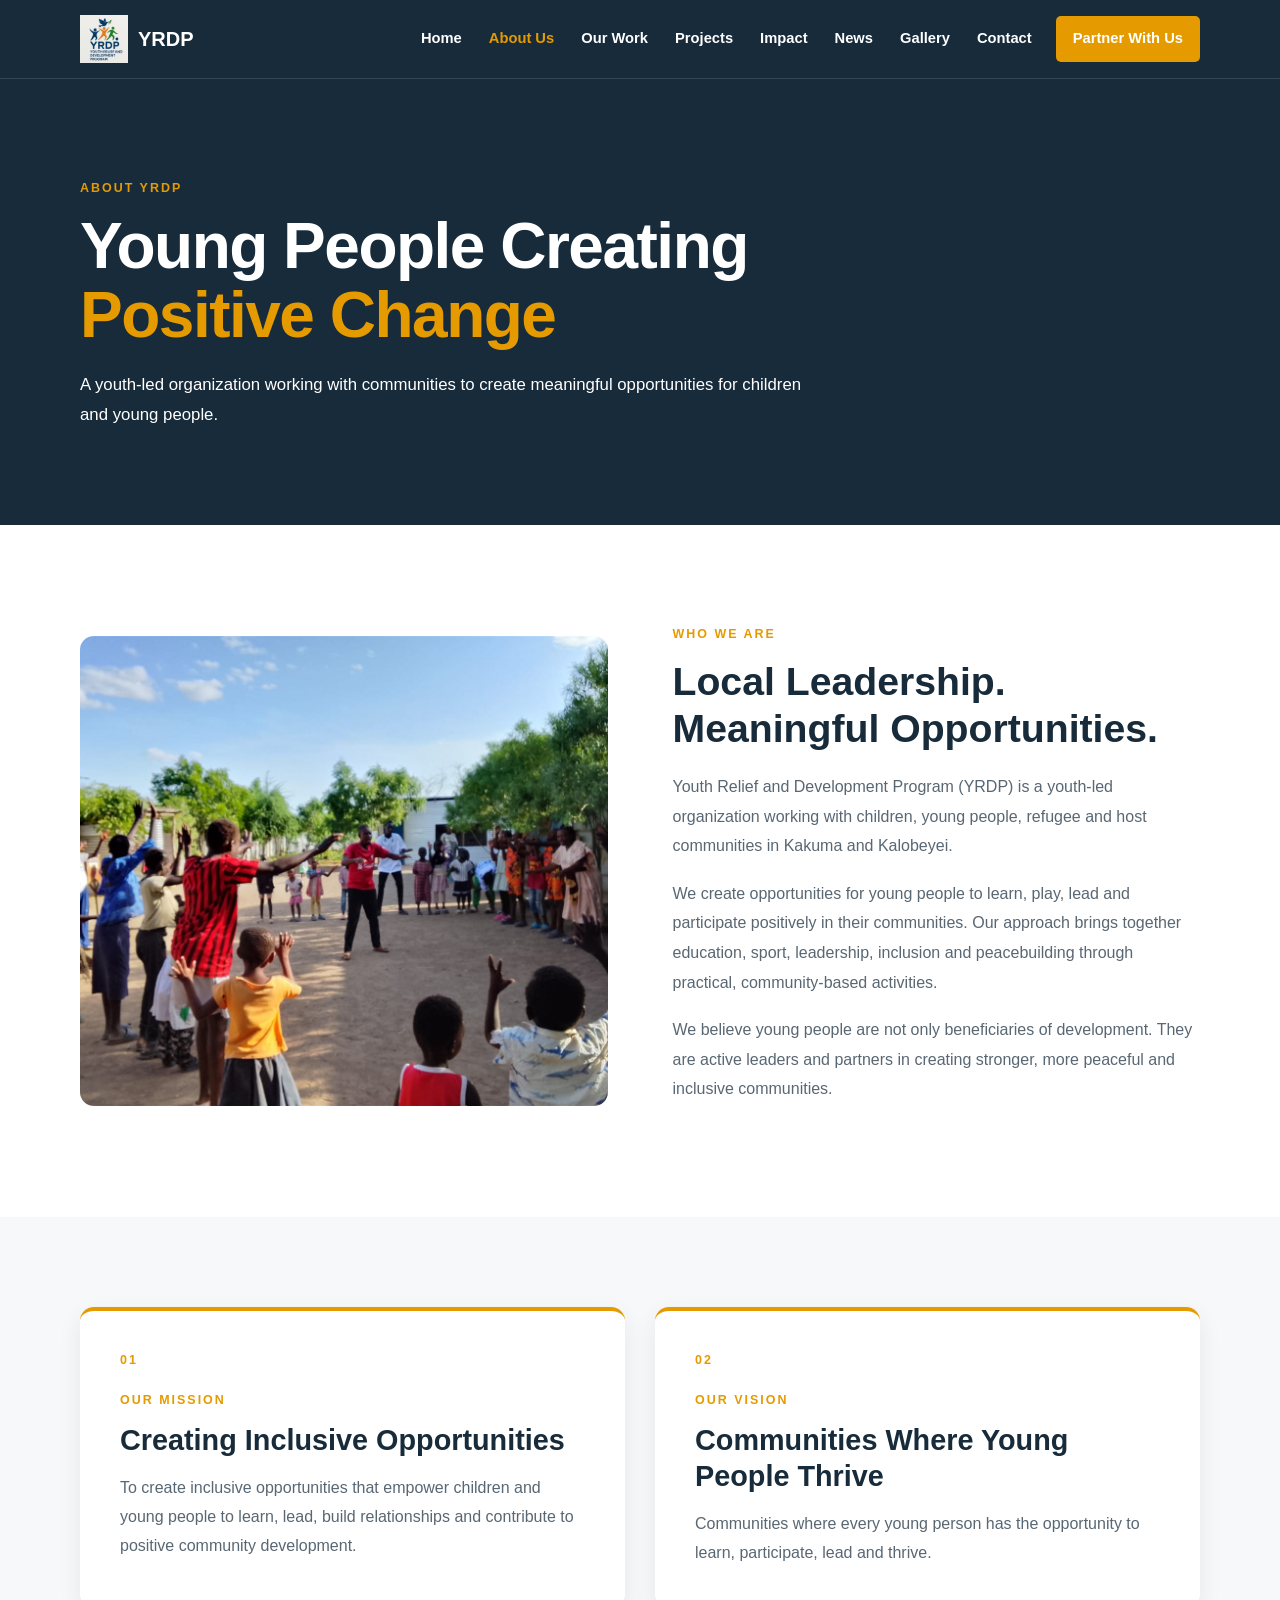
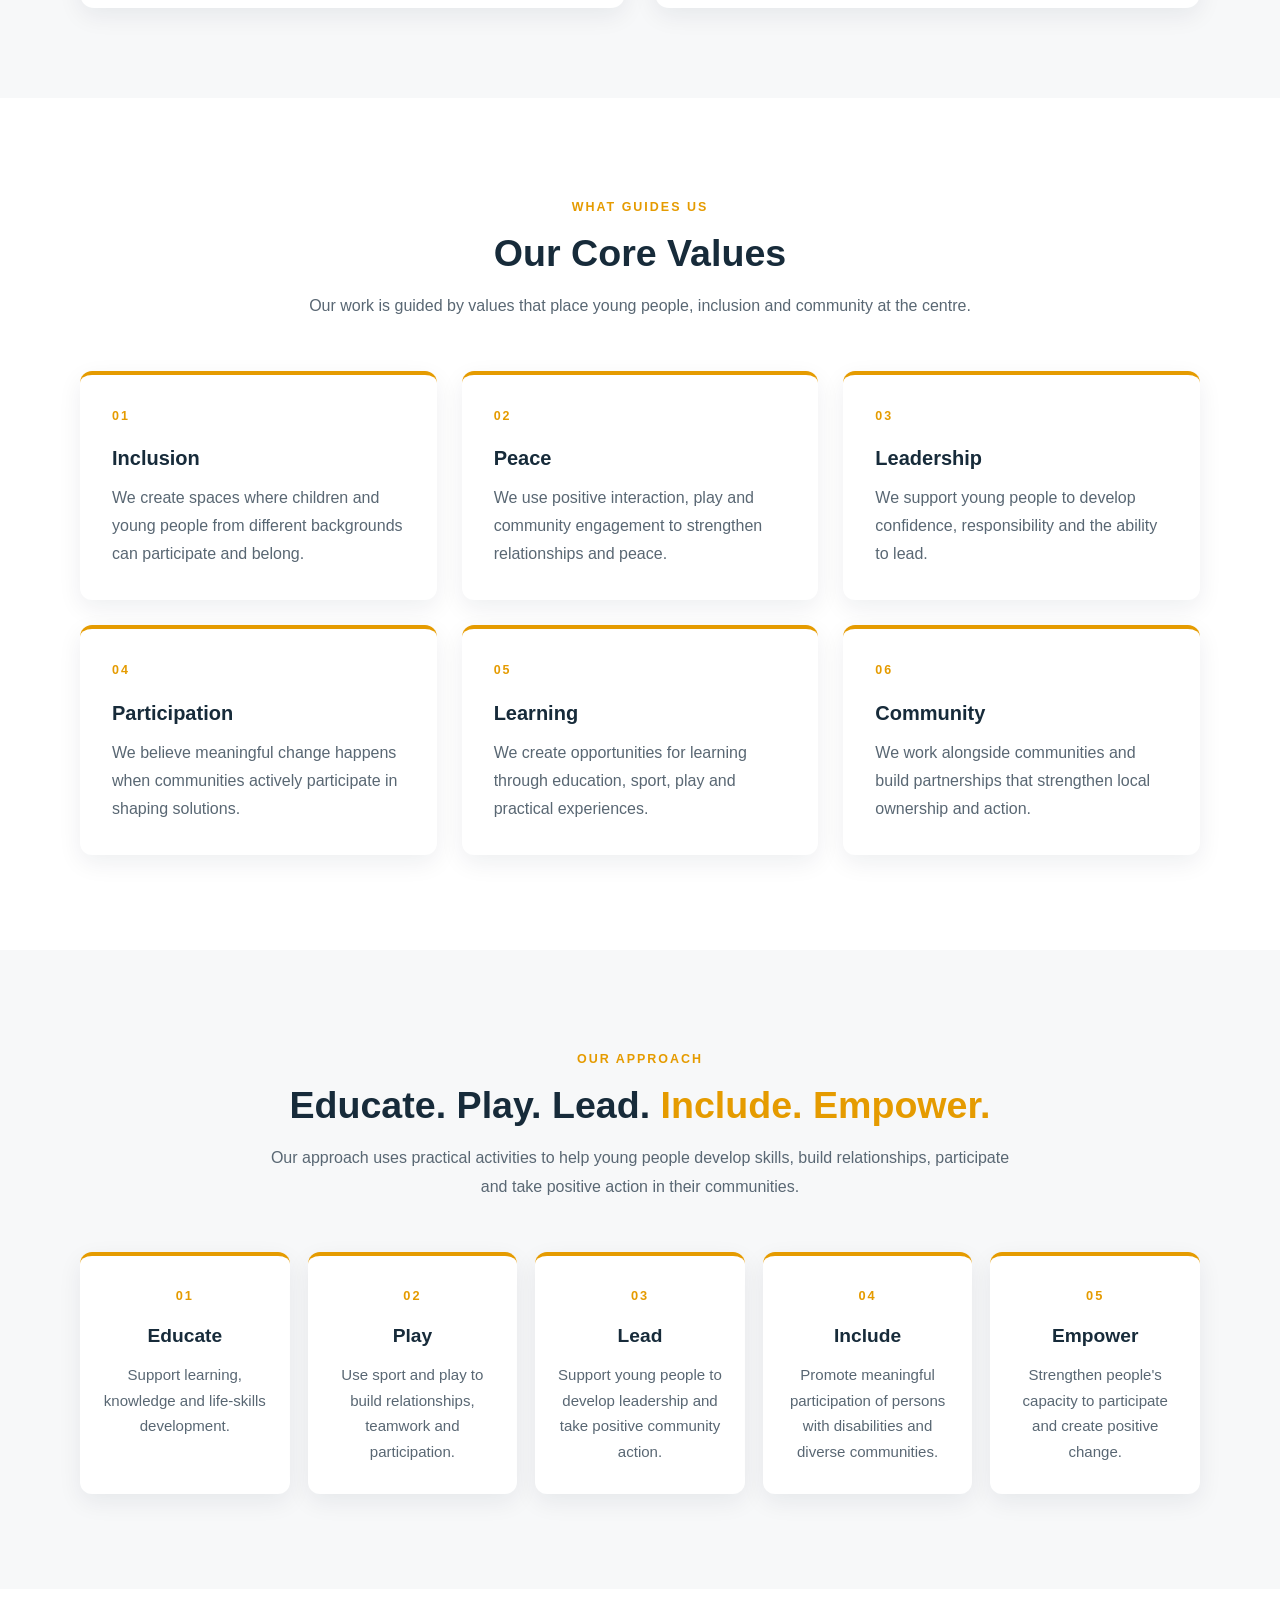
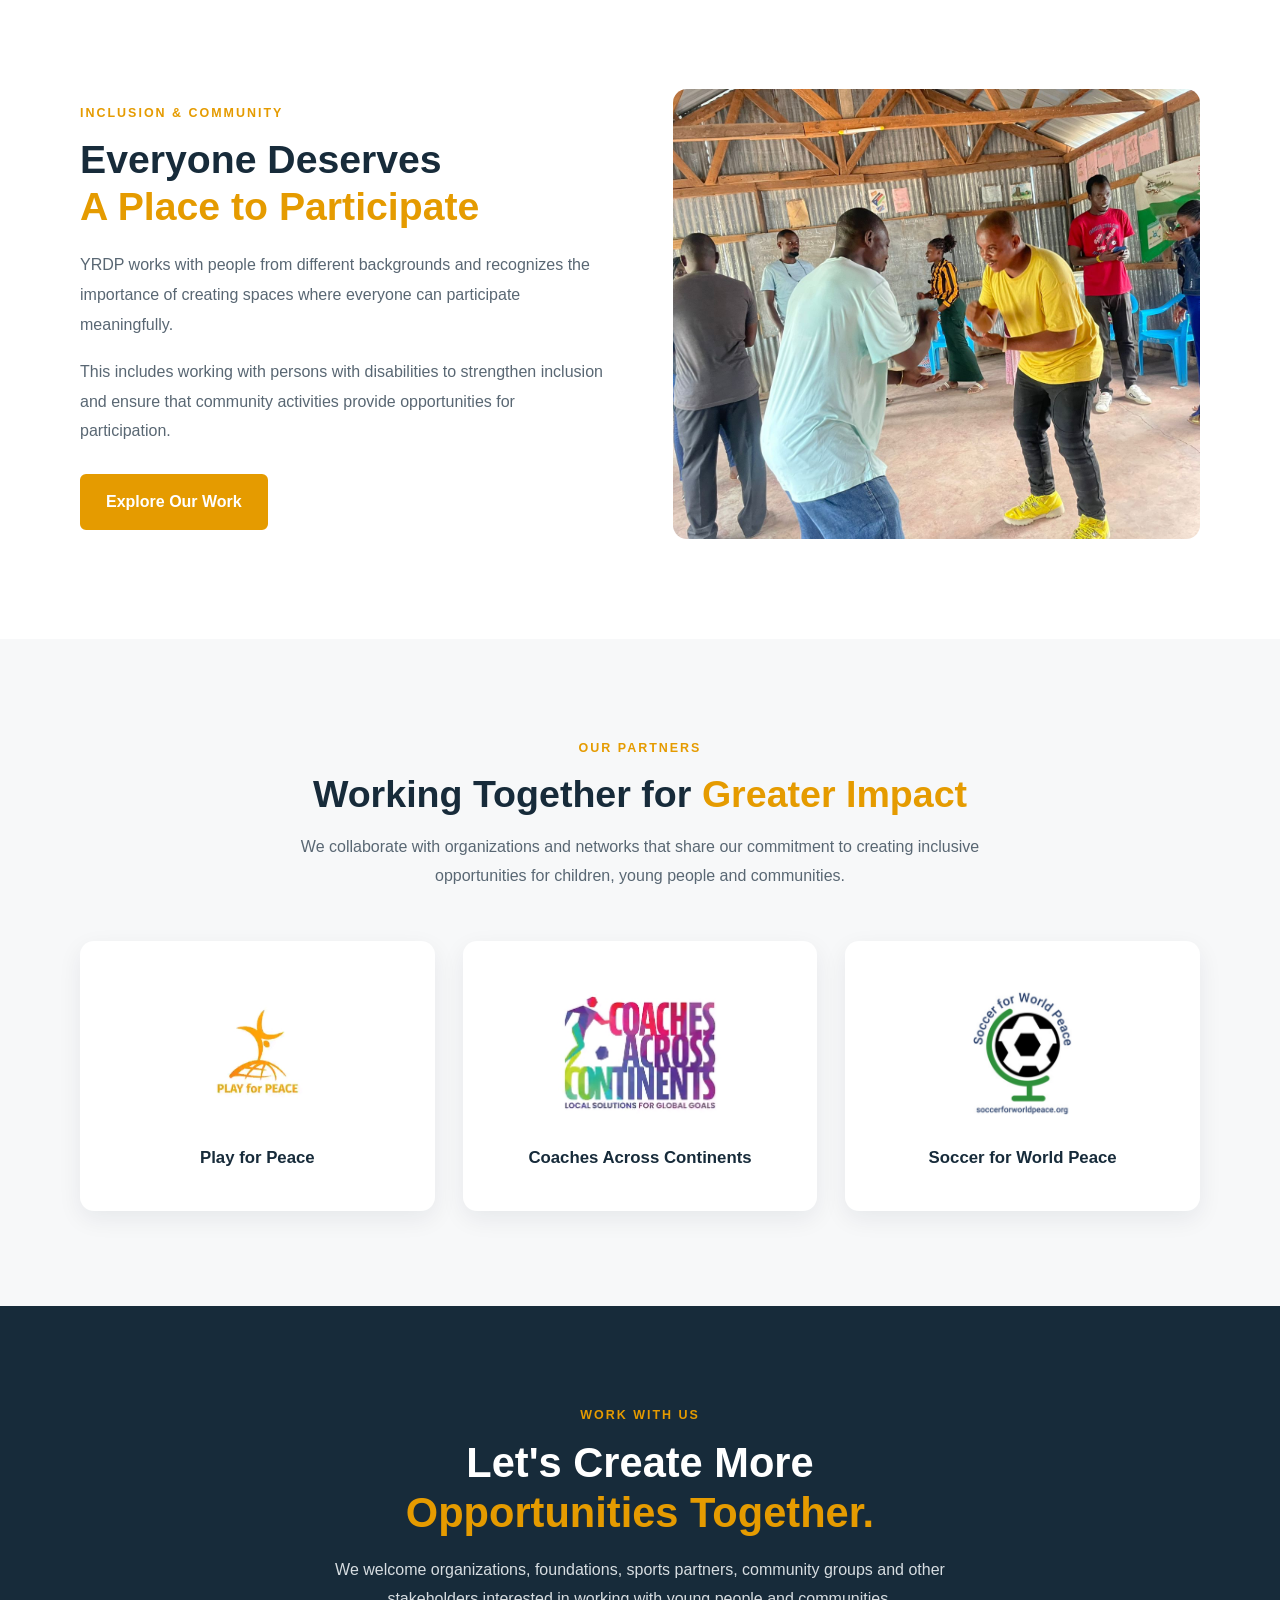
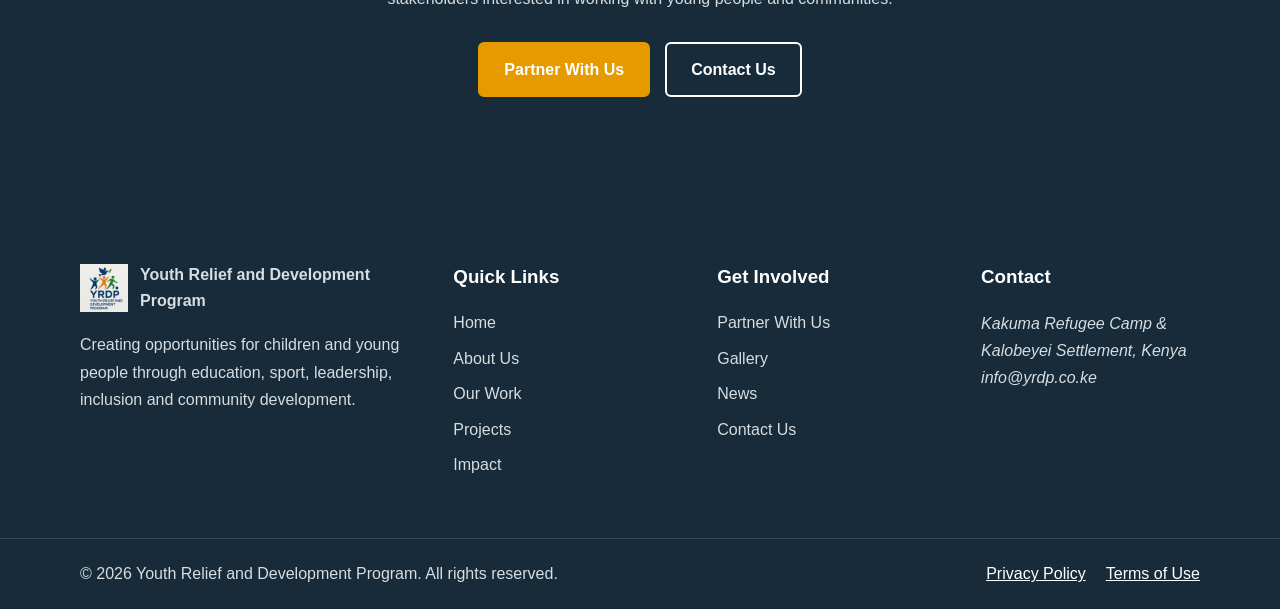
==== commit 9903368c: "Update about.html" ====
--- a/about.html
+++ b/about.html
@@ -508,7 +508,7 @@
                 <div class="partner-logo">
 
                     <img
-                        src="images/partners/playforpeace-logo.png"
+                        src="images/partners/playforpeacelogo.png"
                         alt="Play for Peace"
                         loading="lazy">
 
--- a/css/style.css
+++ b/css/style.css
@@ -1,7 +1,6 @@
 /* =========================================================
    YRDP WEBSITE — MAIN STYLESHEET
    ========================================================= */
-
 
 /* =========================================================
    1. RESET
@@ -18,7 +17,7 @@
 }
 
 body {
-    font-family: Arial, Helvetica, sans-serif;
+    font-family: "Poppins", Arial, Helvetica, sans-serif;
     line-height: 1.6;
     color: #172b3a;
     background: #ffffff;
@@ -49,8 +48,7 @@
     margin: 0 auto;
 }
 
-.section-tag,
-.section-label {
+.section-tag {
     display: inline-block;
     font-size: 0.78rem;
     font-weight: 700;
@@ -61,15 +59,14 @@
 
 .section-heading {
     max-width: 760px;
-    margin: 0 auto 45px;
+    margin: 0 auto 50px;
     text-align: center;
 }
 
 .section-heading h2 {
-    margin: 12px 0;
-    font-size: 2.2rem;
-    line-height: 1.25;
-    color: #172b3a;
+    margin: 12px 0 16px;
+    font-size: 2.35rem;
+    line-height: 1.2;
 }
 
 .section-heading h2 span {
@@ -77,20 +74,19 @@
 }
 
 .section-heading p {
+    color: #596773;
     line-height: 1.8;
-    color: #596773;
 }
 
 .btn {
     display: inline-block;
     padding: 13px 24px;
-    border: 0;
+    border: 2px solid #e59b00;
     border-radius: 6px;
     background: #e59b00;
     color: #ffffff;
     text-decoration: none;
     font-weight: 700;
-    cursor: pointer;
     transition: 0.25s ease;
 }
 
@@ -99,20 +95,15 @@
     opacity: 0.92;
 }
 
-.btn-primary {
-    background: #e59b00;
-    color: #ffffff;
-}
-
-.btn-secondary {
+.btn-outline {
     background: transparent;
+    color: #ffffff;
+    border-color: #ffffff;
+}
+
+.btn-outline:hover {
+    background: #ffffff;
     color: #172b3a;
-    border: 2px solid #172b3a;
-}
-
-.btn-secondary:hover {
-    background: #172b3a;
-    color: #ffffff;
 }
 
 
@@ -144,10 +135,10 @@
     display: flex;
     align-items: center;
     gap: 10px;
+    color: #ffffff;
     text-decoration: none;
     font-size: 1.25rem;
     font-weight: 800;
-    color: #ffffff;
 }
 
 .logo img {
@@ -183,17 +174,15 @@
     align-items: center;
     gap: 5px;
     list-style: none;
-    margin: 0;
-    padding: 0;
 }
 
 .nav-links a {
     display: block;
     padding: 10px 11px;
+    color: #ffffff;
     text-decoration: none;
     font-size: 0.92rem;
     font-weight: 600;
-    color: #ffffff;
     border-radius: 5px;
     transition: 0.25s ease;
 }
@@ -221,115 +210,46 @@
    ========================================================= */
 
 .page-hero {
-    padding: 90px 0;
+    padding: 95px 0;
     background: #172b3a;
     color: #ffffff;
 }
 
 .page-hero h1 {
     max-width: 850px;
-    margin: 12px 0 18px;
-    font-size: clamp(2.5rem, 5vw, 4rem);
-    line-height: 1.1;
-    color: #ffffff;
+    margin: 12px 0 20px;
+    color: #ffffff;
+    font-size: clamp(2.5rem, 5vw, 4.2rem);
+    line-height: 1.08;
+    letter-spacing: -1.5px;
 }
 
 .page-hero h1 span {
+    display: block;
     color: #e59b00;
 }
 
 .page-hero p {
-    max-width: 760px;
+    max-width: 730px;
+    color: #ffffff;
     font-size: 1.05rem;
     line-height: 1.8;
-    color: #ffffff;
-}
-
-
-/* =========================================================
-   5. HOME PAGE HERO
-   ========================================================= */
-
-.hero {
-    width: 100%;
-    min-height: 620px;
-    background: #172b3a;
-    color: #ffffff;
-    display: flex;
-    align-items: center;
-    position: relative;
-    overflow: hidden;
-}
-
-.hero .container {
-    width: min(1180px, 94%);
-    margin: 0 auto;
-}
-
-.hero-container {
-    display: block;
-}
-
-.hero-content {
-    max-width: 720px;
-    padding: 40px 0 50px;
-}
-
-.hero-label {
-    display: block;
-    margin-bottom: 24px;
-    color: #ffffff;
-    font-size: 0.9rem;
-    font-weight: 400;
-    letter-spacing: 0.5px;
-    text-transform: uppercase;
-}
-
-.hero h1 {
-    margin: 0 0 25px;
-    max-width: 700px;
-    color: #ffffff;
-    font-size: clamp(3.5rem, 7vw, 5.2rem);
-    font-weight: 700;
-    line-height: 0.98;
-    letter-spacing: -2px;
-}
-
-.hero h1 span {
-    color: #ffffff;
-}
-
-.hero p {
-    max-width: 700px;
-    margin: 0;
-    color: #ffffff;
-    font-size: 1rem;
-    font-weight: 400;
-    line-height: 1.9;
-}
-
-.hero-actions {
-    display: none;
-}
-
-.hero-image {
-    display: none;
-}
-
-
-/* =========================================================
-   6. ABOUT PAGE — WHO WE ARE
+}
+
+
+/* =========================================================
+   5. ABOUT — WHO WE ARE
    ========================================================= */
 
 .about-preview {
-    padding: 90px 0;
+    padding: 95px 0;
     background: #ffffff;
 }
 
 .about-grid {
     display: grid;
     grid-template-columns: 1fr 1fr;
-    gap: 60px;
+    gap: 65px;
     align-items: center;
 }
 
@@ -341,56 +261,75 @@
 .about-image img {
     display: block;
     width: 100%;
-    height: 500px;
+    height: 470px;
     object-fit: cover;
 }
 
 .about-content h2 {
-    margin: 12px 0 18px;
-    font-size: 2.4rem;
+    margin: 12px 0 20px;
+    font-size: 2.45rem;
     line-height: 1.2;
-    color: #172b3a;
 }
 
 .about-content p {
     margin-bottom: 18px;
-    line-height: 1.8;
     color: #596773;
-}
-
-.about-highlights {
+    line-height: 1.85;
+}
+
+
+/* =========================================================
+   6. MISSION & VISION
+   ========================================================= */
+
+.mission-vision-section {
+    padding: 90px 0;
+    background: #f7f8f9;
+}
+
+.mission-vision-grid {
     display: grid;
     grid-template-columns: repeat(2, 1fr);
-    gap: 20px;
-    margin-top: 30px;
-}
-
-.highlight {
-    padding: 25px;
-    background: #f7f8f9;
-    border-radius: 10px;
-    border-left: 4px solid #e59b00;
-}
-
-.highlight h3 {
-    margin-bottom: 10px;
-    color: #172b3a;
-}
-
-.highlight p {
-    margin: 0;
+    gap: 30px;
+}
+
+.mission-vision-card {
+    position: relative;
+    padding: 40px;
+    background: #ffffff;
+    border-radius: 14px;
+    border-top: 4px solid #e59b00;
+    box-shadow: 0 8px 25px rgba(20, 35, 51, 0.07);
+}
+
+.card-number {
+    display: block;
+    margin-bottom: 15px;
+    color: #e59b00;
+    font-size: 0.78rem;
+    font-weight: 700;
+    letter-spacing: 2px;
+}
+
+.mission-vision-card h2 {
+    margin: 12px 0 15px;
+    font-size: 1.8rem;
+    line-height: 1.25;
+}
+
+.mission-vision-card p {
     color: #596773;
-    line-height: 1.7;
-}
-
-
-/* =========================================================
-   7. VALUES
+    line-height: 1.8;
+}
+
+
+/* =========================================================
+   7. CORE VALUES
    ========================================================= */
 
 .values-section {
-    padding: 90px 0;
-    background: #f7f8f9;
+    padding: 95px 0;
+    background: #ffffff;
 }
 
 .values-grid {
@@ -400,284 +339,235 @@
 }
 
 .value-card {
-    padding: 30px;
+    padding: 32px;
     background: #ffffff;
     border-radius: 12px;
+    border-top: 4px solid #e59b00;
     box-shadow: 0 8px 25px rgba(20, 35, 51, 0.07);
-    border-top: 4px solid #e59b00;
-    transition: transform 0.25s ease, box-shadow 0.25s ease;
+    transition: 0.25s ease;
 }
 
 .value-card:hover {
     transform: translateY(-4px);
-    box-shadow: 0 14px 30px rgba(20, 35, 51, 0.11);
-}
-
-.value-card h3 {
-    margin-bottom: 12px;
-    color: #172b3a;
-}
-
-.value-card p {
-    margin: 0;
-    color: #596773;
-    line-height: 1.7;
-}
-
-
-/* =========================================================
-   8. PROGRAMS / OUR WORK
-   ========================================================= */
-
-.programs-section {
-    padding: 90px 0;
-    background: #f7f8f9;
-}
-
-.programs-grid {
-    display: grid;
-    grid-template-columns: repeat(3, 1fr);
-    gap: 25px;
-}
-
-.program-card {
-    position: relative;
-    overflow: hidden;
-    background: #ffffff;
-    border-radius: 12px;
-    box-shadow: 0 8px 25px rgba(20, 35, 51, 0.08);
-    transition: transform 0.25s ease, box-shadow 0.25s ease;
-}
-
-.program-card:hover {
-    transform: translateY(-5px);
-    box-shadow: 0 14px 32px rgba(20, 35, 51, 0.12);
-}
-
-.program-card img {
+}
+
+.value-number {
     display: block;
-    width: 100%;
-    height: 230px;
-    object-fit: cover;
-}
-
-.program-card-content,
-.program-content {
-    padding: 25px;
-}
-
-.program-number {
-    display: block;
-    margin-bottom: 10px;
+    margin-bottom: 16px;
+    color: #e59b00;
     font-size: 0.78rem;
     font-weight: 700;
     letter-spacing: 2px;
-    color: #e59b00;
-}
-
-.program-card h3 {
+}
+
+.value-card h3 {
     margin-bottom: 10px;
-    color: #172b3a;
     font-size: 1.25rem;
-    line-height: 1.35;
-}
-
-.program-card p {
+}
+
+.value-card p {
     color: #596773;
-    line-height: 1.7;
-}
-
-.program-content h3 {
-    margin-bottom: 10px;
-    color: #172b3a;
-}
-
-.program-content p {
-    margin: 0;
-    color: #596773;
-    line-height: 1.7;
-}
-
-
-/* =========================================================
-   9. ABOUT PAGE — APPROACH
+    line-height: 1.75;
+}
+
+
+/* =========================================================
+   8. OUR APPROACH
    ========================================================= */
 
 .approach-section {
-    padding: 90px 0;
-    background: #ffffff;
+    padding: 95px 0;
+    background: #f7f8f9;
 }
 
 .approach-grid {
     display: grid;
     grid-template-columns: repeat(5, 1fr);
-    gap: 20px;
+    gap: 18px;
 }
 
 .approach-card {
-    padding: 28px 22px;
+    padding: 30px 22px;
     background: #ffffff;
     border-radius: 12px;
+    border-top: 4px solid #e59b00;
     box-shadow: 0 8px 25px rgba(20, 35, 51, 0.07);
     text-align: center;
-    border-top: 4px solid #e59b00;
-    transition: transform 0.25s ease, box-shadow 0.25s ease;
+    transition: 0.25s ease;
 }
 
 .approach-card:hover {
     transform: translateY(-4px);
-    box-shadow: 0 14px 30px rgba(20, 35, 51, 0.11);
 }
 
 .approach-icon {
     margin-bottom: 15px;
+    color: #e59b00;
     font-size: 0.8rem;
     font-weight: 700;
     letter-spacing: 2px;
-    color: #e59b00;
 }
 
 .approach-card h3 {
     margin-bottom: 10px;
-    color: #172b3a;
+    font-size: 1.2rem;
 }
 
 .approach-card p {
-    margin: 0;
     color: #596773;
     line-height: 1.7;
-}
-
-
-/* =========================================================
-   10. INCLUSION / COMMUNITY SECTION
-   ========================================================= */
-
-.football-section {
-    padding: 90px 0;
-    background: #f7f8f9;
-}
-
-.football-grid {
+    font-size: 0.94rem;
+}
+
+
+/* =========================================================
+   9. INCLUSION & COMMUNITY
+   ========================================================= */
+
+.inclusion-section {
+    padding: 100px 0;
+    background: #ffffff;
+}
+
+.inclusion-grid {
     display: grid;
     grid-template-columns: 1fr 1fr;
-    gap: 60px;
-    align-items: center;
-}
-
-.football-content {
+    gap: 65px;
+    align-items: center;
+}
+
+.inclusion-content h2 {
     max-width: 600px;
-}
-
-.football-content h2 {
-    margin: 12px 0 18px;
-    font-size: 2.4rem;
+    margin: 12px 0 20px;
+    font-size: 2.45rem;
     line-height: 1.2;
-    color: #172b3a;
-}
-
-.football-content h2 span {
-    color: #e59b00;
-}
-
-.football-content p {
+}
+
+.inclusion-content h2 span {
+    display: block;
+    color: #e59b00;
+}
+
+.inclusion-content p {
+    max-width: 650px;
     margin-bottom: 18px;
     color: #596773;
-    line-height: 1.8;
-}
-
-.football-content .btn {
+    line-height: 1.85;
+}
+
+.inclusion-content .btn {
     margin-top: 10px;
 }
 
-.football-image {
+.inclusion-image {
     overflow: hidden;
     border-radius: 14px;
 }
 
-.football-image img {
+.inclusion-image img {
     display: block;
     width: 100%;
-    height: 420px;
+    height: 450px;
     object-fit: cover;
-}
-
-
-/* =========================================================
-   11. PARTNERSHIPS
+    transition: transform 0.4s ease;
+}
+
+.inclusion-image:hover img {
+    transform: scale(1.03);
+}
+
+
+/* =========================================================
+   10. PARTNERSHIPS
    ========================================================= */
 
 .partners-section {
-    padding: 90px 0;
-    background: #ffffff;
+    padding: 95px 0;
+    background: #f7f8f9;
 }
 
 .partners-grid {
     display: grid;
-    grid-template-columns: repeat(4, 1fr);
-    gap: 25px;
+    grid-template-columns: repeat(3, 1fr);
+    gap: 28px;
     align-items: stretch;
 }
 
 .partner-card {
-    min-height: 150px;
-    padding: 25px;
+    min-height: 270px;
+    padding: 30px;
     display: flex;
+    flex-direction: column;
     align-items: center;
     justify-content: center;
     background: #ffffff;
-    border-radius: 12px;
-    border: 1px solid #e4e8eb;
-    box-shadow: 0 8px 25px rgba(20, 35, 51, 0.06);
-    transition: transform 0.25s ease, box-shadow 0.25s ease;
+    border-radius: 14px;
+    box-shadow: 0 8px 25px rgba(20, 35, 51, 0.07);
+    text-align: center;
+    transition: 0.25s ease;
 }
 
 .partner-card:hover {
-    transform: translateY(-4px);
-    box-shadow: 0 14px 30px rgba(20, 35, 51, 0.1);
-}
-
-.partner-card img {
+    transform: translateY(-5px);
+    box-shadow: 0 14px 32px rgba(20, 35, 51, 0.11);
+}
+
+.partner-logo {
+    width: 100%;
+    height: 145px;
+    display: flex;
+    align-items: center;
+    justify-content: center;
+    margin-bottom: 20px;
+}
+
+.partner-logo img {
     display: block;
-    max-width: 85%;
-    max-height: 85px;
+    max-width: 190px;
+    max-height: 125px;
     width: auto;
     height: auto;
     object-fit: contain;
 }
 
-
-/* =========================================================
-   12. ABOUT PAGE CTA
+.partner-card h3 {
+    color: #172b3a;
+    font-size: 1.05rem;
+}
+
+
+/* =========================================================
+   11. CTA
    ========================================================= */
 
 .cta-section {
-    padding: 90px 0;
+    padding: 95px 0;
     background: #172b3a;
     color: #ffffff;
+    text-align: center;
 }
 
 .cta-content {
-    max-width: 850px;
-    text-align: center;
-}
-
-.cta-content .section-label {
-    color: #e59b00;
-}
-
-.cta-content h2 {
+    max-width: 800px;
+}
+
+.cta-section .section-tag {
+    color: #e59b00;
+}
+
+.cta-section h2 {
     margin: 12px 0 18px;
     color: #ffffff;
-    font-size: 2.5rem;
+    font-size: 2.6rem;
     line-height: 1.2;
 }
 
-.cta-content h2 span {
-    color: #e59b00;
-}
-
-.cta-content p {
+.cta-section h2 span {
+    display: block;
+    color: #e59b00;
+}
+
+.cta-section p {
     max-width: 700px;
     margin: 0 auto 28px;
     color: #d7dde1;
@@ -689,331 +579,11 @@
     justify-content: center;
     align-items: center;
     gap: 15px;
-    flex-wrap: wrap;
-}
-
-.cta-actions .btn-secondary {
-    color: #ffffff;
-    border-color: #ffffff;
-}
-
-.cta-actions .btn-secondary:hover {
-    background: #ffffff;
-    color: #172b3a;
-}
-
-
-/* =========================================================
-   13. PROJECTS
-   ========================================================= */
-
-.projects-section {
-    padding: 90px 0;
-    background: #ffffff;
-}
-
-.projects-grid {
-    display: grid;
-    grid-template-columns: repeat(2, 1fr);
-    gap: 30px;
-}
-
-.project-card {
-    padding: 30px;
-    background: #ffffff;
-    border-radius: 12px;
-    box-shadow: 0 8px 25px rgba(20, 35, 51, 0.08);
-    border-left: 4px solid #e59b00;
-}
-
-.project-card h3 {
-    margin-bottom: 12px;
-}
-
-.project-card p {
-    color: #596773;
-    line-height: 1.7;
-}
-
-
-/* =========================================================
-   14. IMPACT
-   ========================================================= */
-
-.impact-section {
-    padding: 90px 0;
-    background: #f7f8f9;
-}
-
-.impact-grid {
-    display: grid;
-    grid-template-columns: repeat(4, 1fr);
-    gap: 25px;
-}
-
-.impact-card {
-    padding: 30px 20px;
-    text-align: center;
-    background: #ffffff;
-    border-radius: 12px;
-    box-shadow: 0 8px 25px rgba(20, 35, 51, 0.07);
-}
-
-.impact-card h3 {
-    margin-bottom: 8px;
-    font-size: 2rem;
-    color: #e59b00;
-}
-
-.impact-card p {
-    color: #596773;
-}
-
-
-/* =========================================================
-   15. NEWS
-   ========================================================= */
-
-.news-section {
-    padding: 90px 0;
-    background: #ffffff;
-}
-
-.news-grid {
-    display: grid;
-    grid-template-columns: repeat(3, 1fr);
-    gap: 25px;
-}
-
-.news-card {
-    overflow: hidden;
-    background: #ffffff;
-    border-radius: 12px;
-    box-shadow: 0 8px 25px rgba(20, 35, 51, 0.08);
-}
-
-.news-card img {
-    display: block;
-    width: 100%;
-    height: 230px;
-    object-fit: cover;
-}
-
-.news-card-content {
-    padding: 25px;
-}
-
-.news-card h3 {
-    margin-bottom: 10px;
-}
-
-.news-card p {
-    color: #596773;
-    line-height: 1.7;
-}
-
-
-/* =========================================================
-   16. GALLERY
-   ========================================================= */
-
-.gallery-section {
-    display: block;
-    width: 100%;
-    padding: 80px 0;
-    background: #ffffff;
-}
-
-.gallery-grid {
-    display: grid;
-    grid-template-columns: repeat(3, minmax(0, 1fr));
-    gap: 25px;
-    width: 100%;
-}
-
-.gallery-item {
-    display: block;
-    width: 100%;
-    margin: 0;
-    overflow: hidden;
-    background: #ffffff;
-    border-radius: 12px;
-    box-shadow: 0 8px 25px rgba(20, 35, 51, 0.08);
-}
-
-.gallery-item img {
-    display: block;
-    width: 100%;
-    height: 280px;
-    object-fit: cover;
-    object-position: center;
-}
-
-.gallery-item figcaption {
-    display: block;
-    padding: 18px 20px;
-    font-weight: 600;
-    color: #172b3a;
-    background: #ffffff;
-}
-
-.gallery-cta {
-    padding: 80px 0;
-    text-align: center;
-    background: #f7f8f9;
-}
-
-.gallery-cta p {
-    max-width: 650px;
-    margin: 15px auto 0;
-}
-
-
-/* =========================================================
-   17. CONTACT
-   ========================================================= */
-
-.contact-section {
-    padding: 90px 0;
-    background: #ffffff;
-}
-
-.contact-grid {
-    display: grid;
-    grid-template-columns: 1fr 1.2fr;
-    gap: 70px;
-    align-items: start;
-}
-
-.contact-info h2 {
-    margin: 15px 0;
-}
-
-.contact-item {
-    margin-top: 30px;
-    padding-left: 20px;
-    border-left: 3px solid #e59b00;
-}
-
-.contact-item h3 {
-    margin-bottom: 8px;
-}
-
-.contact-item p {
-    margin: 0;
-    line-height: 1.7;
-}
-
-.contact-item a {
-    color: #172b3a;
-    text-decoration: none;
-}
-
-.contact-item a:hover {
-    color: #e59b00;
-}
-
-.contact-form-wrapper {
-    padding: 35px;
-    background: #ffffff;
-    border-radius: 12px;
-    box-shadow: 0 8px 30px rgba(20, 35, 51, 0.08);
-}
-
-.contact-form-wrapper h2 {
-    margin-bottom: 25px;
-}
-
-.form-group {
-    margin-bottom: 20px;
-}
-
-.form-group label {
-    display: block;
-    margin-bottom: 8px;
-    font-weight: 600;
-}
-
-.form-group input,
-.form-group textarea {
-    width: 100%;
-    padding: 13px 15px;
-    border: 1px solid #d9dee3;
-    border-radius: 7px;
-    background: #ffffff;
-    box-sizing: border-box;
-}
-
-.form-group textarea {
-    resize: vertical;
-}
-
-.form-group input:focus,
-.form-group textarea:focus {
-    outline: none;
-    border-color: #e59b00;
-}
-
-.contact-cta {
-    padding: 80px 0;
-    text-align: center;
-    background: #f7f8f9;
-}
-
-.contact-cta p {
-    max-width: 650px;
-    margin: 15px auto 25px;
-}
-
-
-/* =========================================================
-   18. PARTNER PAGE
-   ========================================================= */
-
-.partner-section {
-    padding: 90px 0;
-    background: #ffffff;
-}
-
-.partner-grid {
-    display: grid;
-    grid-template-columns: repeat(3, 1fr);
-    gap: 25px;
-}
-
-.partner-highlight {
-    padding: 90px 0;
-    background: #f7f8f9;
-}
-
-.partner-highlight-content {
-    max-width: 800px;
-}
-
-.partner-highlight h2 {
-    margin: 15px 0;
-}
-
-.partner-highlight p {
-    max-width: 700px;
-    margin-bottom: 25px;
-    line-height: 1.8;
-}
-
-.partner-cta {
-    padding: 80px 0;
-    text-align: center;
-    background: #172b3a;
-    color: #ffffff;
-}
-
-.partner-cta p {
-    margin: 15px auto 25px;
-}
-
-
-/* =========================================================
-   19. FOOTER
+}
+
+
+/* =========================================================
+   12. FOOTER
    ========================================================= */
 
 .site-footer {
@@ -1049,8 +619,8 @@
 }
 
 .footer-column p {
+    color: #d7dde1;
     line-height: 1.7;
-    color: #d7dde1;
 }
 
 .footer-column ul {
@@ -1093,7 +663,7 @@
 
 
 /* =========================================================
-   20. TABLET
+   13. TABLET
    ========================================================= */
 
 @media (max-width: 1000px) {
@@ -1108,39 +678,31 @@
         font-size: 0.86rem;
     }
 
-    .programs-grid,
-    .news-grid {
+    .about-grid,
+    .inclusion-grid {
+        gap: 40px;
+    }
+
+    .values-grid {
         grid-template-columns: repeat(2, 1fr);
     }
 
-    .impact-grid {
-        grid-template-columns: repeat(2, 1fr);
+    .approach-grid {
+        grid-template-columns: repeat(3, 1fr);
+    }
+
+    .partners-grid {
+        grid-template-columns: repeat(3, 1fr);
     }
 
     .footer-grid {
         grid-template-columns: repeat(2, 1fr);
     }
-
-    .approach-grid {
-        grid-template-columns: repeat(3, 1fr);
-    }
-
-    .values-grid {
-        grid-template-columns: repeat(2, 1fr);
-    }
-
-    .beneficiary-list {
-        grid-template-columns: repeat(2, 1fr);
-    }
-
-    .partners-grid {
-        grid-template-columns: repeat(2, 1fr);
-    }
-}
-
-
-/* =========================================================
-   21. MOBILE NAVIGATION
+}
+
+
+/* =========================================================
+   14. MOBILE NAVIGATION
    ========================================================= */
 
 @media (max-width: 850px) {
@@ -1160,20 +722,15 @@
         right: 0;
 
         display: none;
-
         flex-direction: column;
         align-items: stretch;
-
         gap: 0;
 
         padding: 15px 20px;
 
-        background: #172b3a;
-
-        box-shadow:
-            0 10px 25px rgba(0, 0, 0, 0.15);
-
-        list-style: none;
+        background: #ffffff;
+
+        box-shadow: 0 10px 25px rgba(0, 0, 0, 0.08);
     }
 
     .nav-links.active {
@@ -1188,7 +745,7 @@
         display: block;
         width: 100%;
         padding: 12px 10px;
-        color: #ffffff;
+        color: #172b3a;
     }
 
     .nav-links a:hover,
@@ -1198,104 +755,59 @@
 
     .nav-links .nav-button {
         margin: 8px 0 0;
+        color: #ffffff;
         text-align: center;
-        color: #ffffff;
-    }
-}
-
-
-/* =========================================================
-   22. MOBILE CONTENT
-   ========================================================= */
-
-@media (max-width: 900px) {
-
-    .about-grid,
-    .contact-grid,
-    .football-grid {
-        grid-template-columns: 1fr;
-        gap: 45px;
-    }
-
-    .partner-grid {
-        grid-template-columns: repeat(2, 1fr);
-    }
-
-    .gallery-grid {
-        grid-template-columns: repeat(2, minmax(0, 1fr));
-    }
-
-    .football-content {
-        max-width: 100%;
-    }
-
-    .football-image {
-        order: 2;
-    }
-}
-
-
-/* =========================================================
-   23. SMALL MOBILE
+    }
+}
+
+
+/* =========================================================
+   15. MOBILE CONTENT
    ========================================================= */
 
 @media (max-width: 700px) {
 
-    .hero {
-        min-height: 560px;
-    }
-
-    .hero .container {
+    .container {
         width: 90%;
     }
 
-    .hero-content {
-        padding: 45px 0;
-    }
-
-    .hero-label {
-        font-size: 0.78rem;
-        margin-bottom: 20px;
-    }
-
-    .hero h1 {
-        font-size: 3rem;
-        line-height: 1;
+    .page-hero {
+        padding: 70px 0;
+    }
+
+    .page-hero h1 {
+        font-size: 2.7rem;
         letter-spacing: -1px;
     }
 
-    .hero p {
-        font-size: 0.95rem;
-        line-height: 1.75;
-    }
-
-    .page-hero {
-        padding: 65px 0;
-    }
-
-    .page-hero h1 {
-        font-size: 2.5rem;
-    }
-
-    .about-section,
+    .page-hero h1 span {
+        display: inline;
+    }
+
     .about-preview,
+    .mission-vision-section,
     .values-section,
     .approach-section,
-    .programs-section,
-    .projects-section,
-    .impact-section,
-    .news-section,
-    .gallery-section,
-    .contact-section,
-    .partner-section,
-    .football-section,
+    .inclusion-section,
     .partners-section,
     .cta-section {
         padding: 65px 0;
     }
 
-    .about-highlights {
+    .about-grid,
+    .mission-vision-grid,
+    .inclusion-grid {
         grid-template-columns: 1fr;
+        gap: 40px;
+    }
+
+    .about-image img {
+        height: 330px;
+    }
+
+    .about-content h2,
+    .inclusion-content h2 {
+        font-size: 2rem;
     }
 
     .values-grid {
@@ -1306,44 +818,30 @@
         grid-template-columns: 1fr;
     }
 
-    .programs-grid,
-    .projects-grid,
-    .news-grid,
-    .partner-grid {
+    .partners-grid {
         grid-template-columns: 1fr;
     }
 
-    .gallery-grid {
-        grid-template-columns: 1fr;
-    }
-
-    .impact-grid {
-        grid-template-columns: 1fr 1fr;
-    }
-
-    .beneficiary-list {
-        grid-template-columns: 1fr;
-    }
-
-    .partners-grid {
-        grid-template-columns: repeat(2, 1fr);
-    }
-
-    .about-image img {
-        height: 360px;
-    }
-
-    .football-image img {
+    .partner-card {
+        min-height: 250px;
+    }
+
+    .inclusion-image img {
         height: 330px;
     }
 
-    .about-content h2,
-    .football-content h2 {
+    .cta-section h2 {
         font-size: 2rem;
     }
 
-    .cta-content h2 {
-        font-size: 2.1rem;
+    .cta-actions {
+        flex-direction: column;
+        width: 100%;
+    }
+
+    .cta-actions .btn {
+        width: 100%;
+        max-width: 280px;
     }
 
     .footer-grid {
@@ -1360,42 +858,43 @@
 
 
 /* =========================================================
-   24. VERY SMALL MOBILE
+   16. SMALL MOBILE
    ========================================================= */
 
 @media (max-width: 500px) {
 
-    .container {
-        width: 90%;
-    }
-
-    .hero h1 {
-        font-size: 2.5rem;
-    }
-
-    .impact-grid {
-        grid-template-columns: 1fr;
-    }
-
-    .contact-form-wrapper {
-        padding: 25px 20px;
-    }
-
-    .gallery-item img {
-        height: 240px;
-    }
-
-    .partners-grid {
-        grid-template-columns: 1fr;
-    }
-
-    .cta-actions {
-        flex-direction: column;
-    }
-
-    .cta-actions .btn {
-        width: 100%;
-        max-width: 260px;
-        text-align: center;
-    }
-}
+    .logo {
+        font-size: 1.1rem;
+    }
+
+    .logo img {
+        width: 42px;
+        height: 42px;
+    }
+
+    .page-hero h1 {
+        font-size: 2.35rem;
+    }
+
+    .section-heading h2 {
+        font-size: 1.95rem;
+    }
+
+    .mission-vision-card,
+    .value-card {
+        padding: 25px;
+    }
+
+    .partner-logo {
+        height: 130px;
+    }
+
+    .partner-logo img {
+        max-width: 175px;
+        max-height: 110px;
+    }
+
+    .inclusion-image img {
+        height: 280px;
+    }
+}
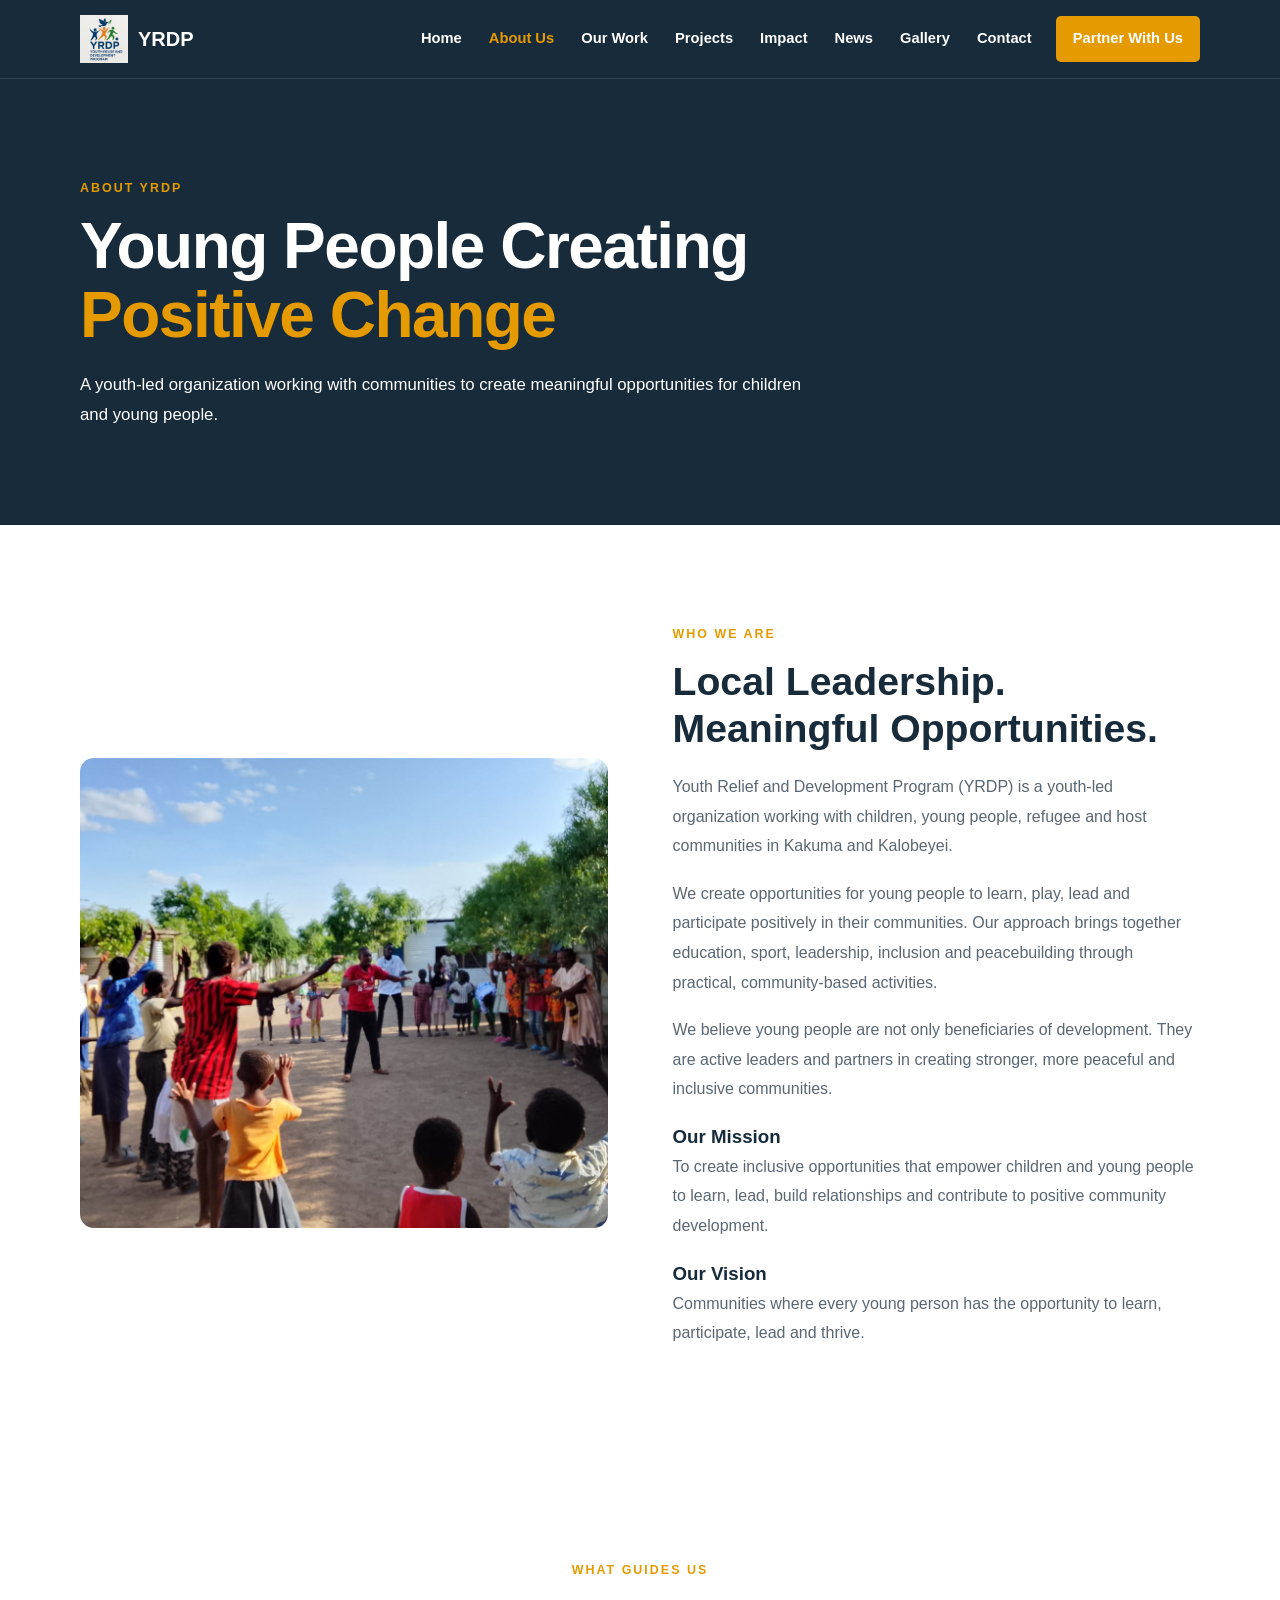
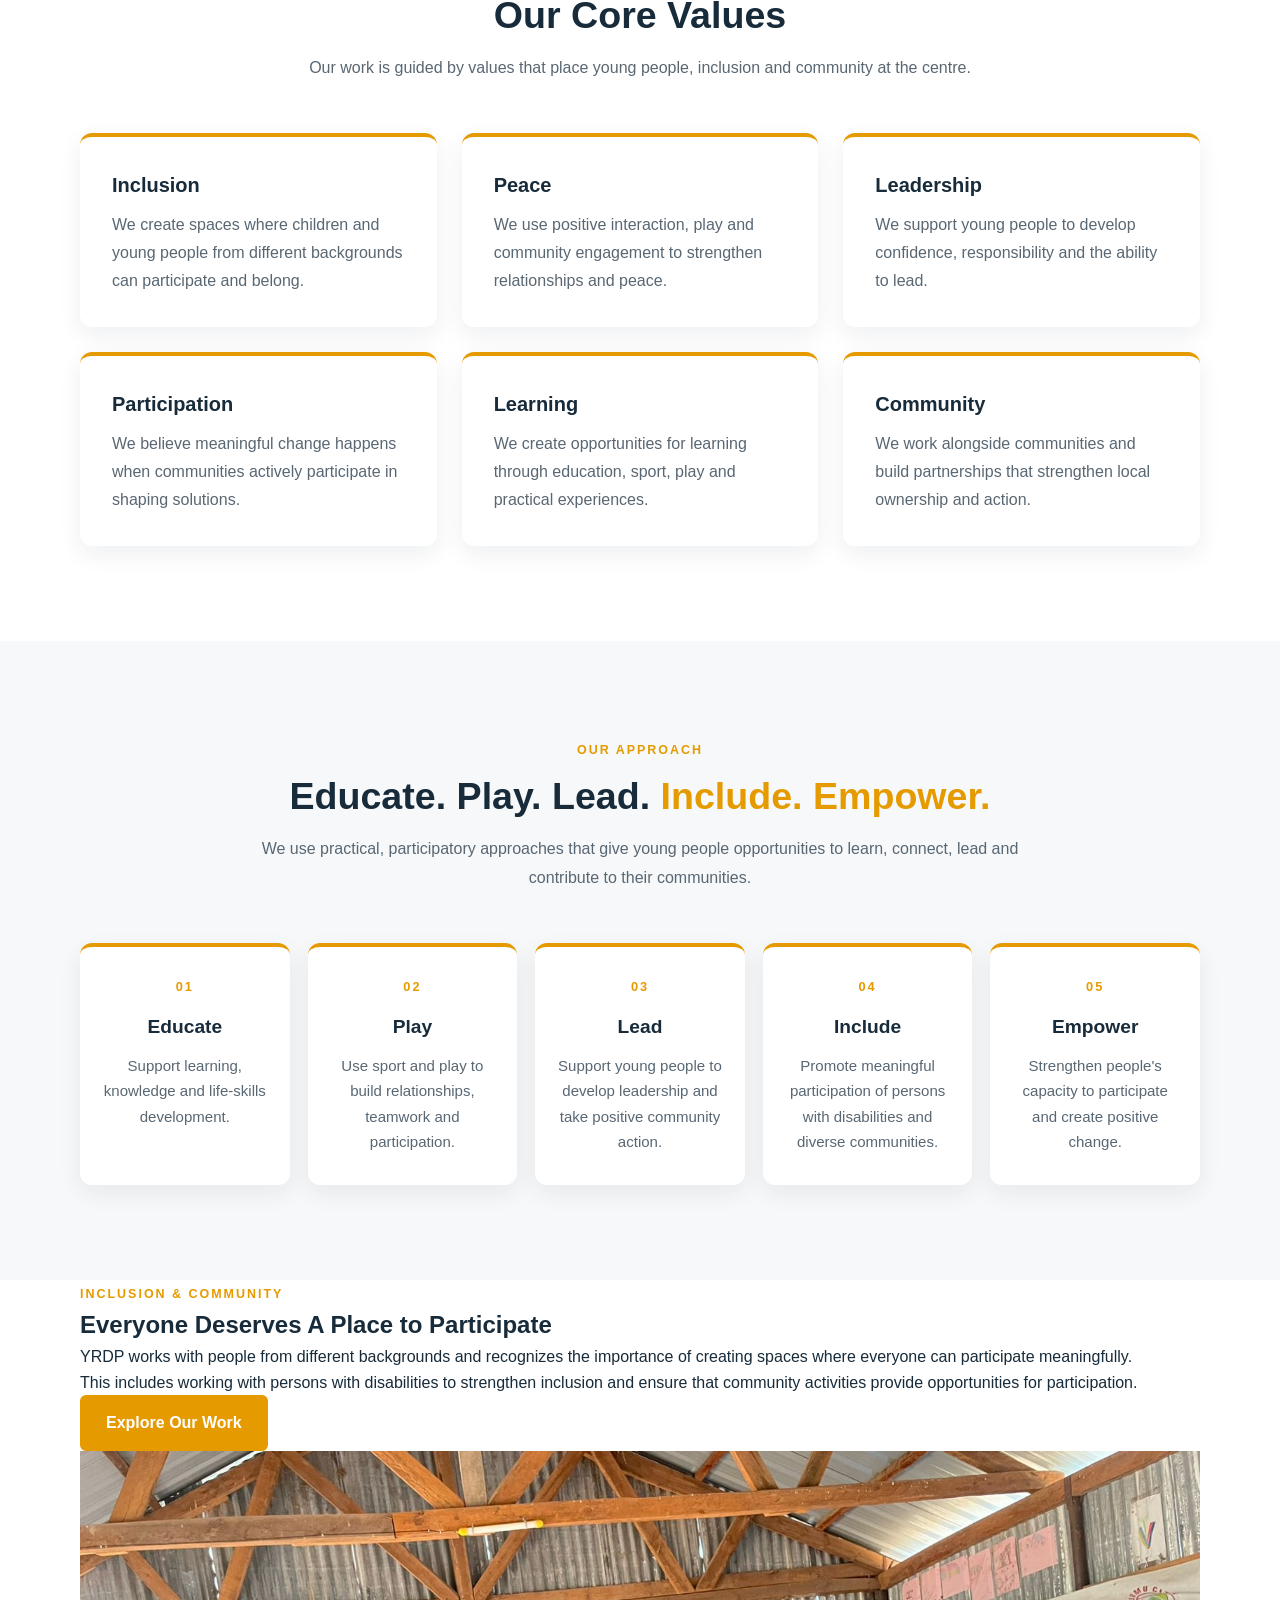
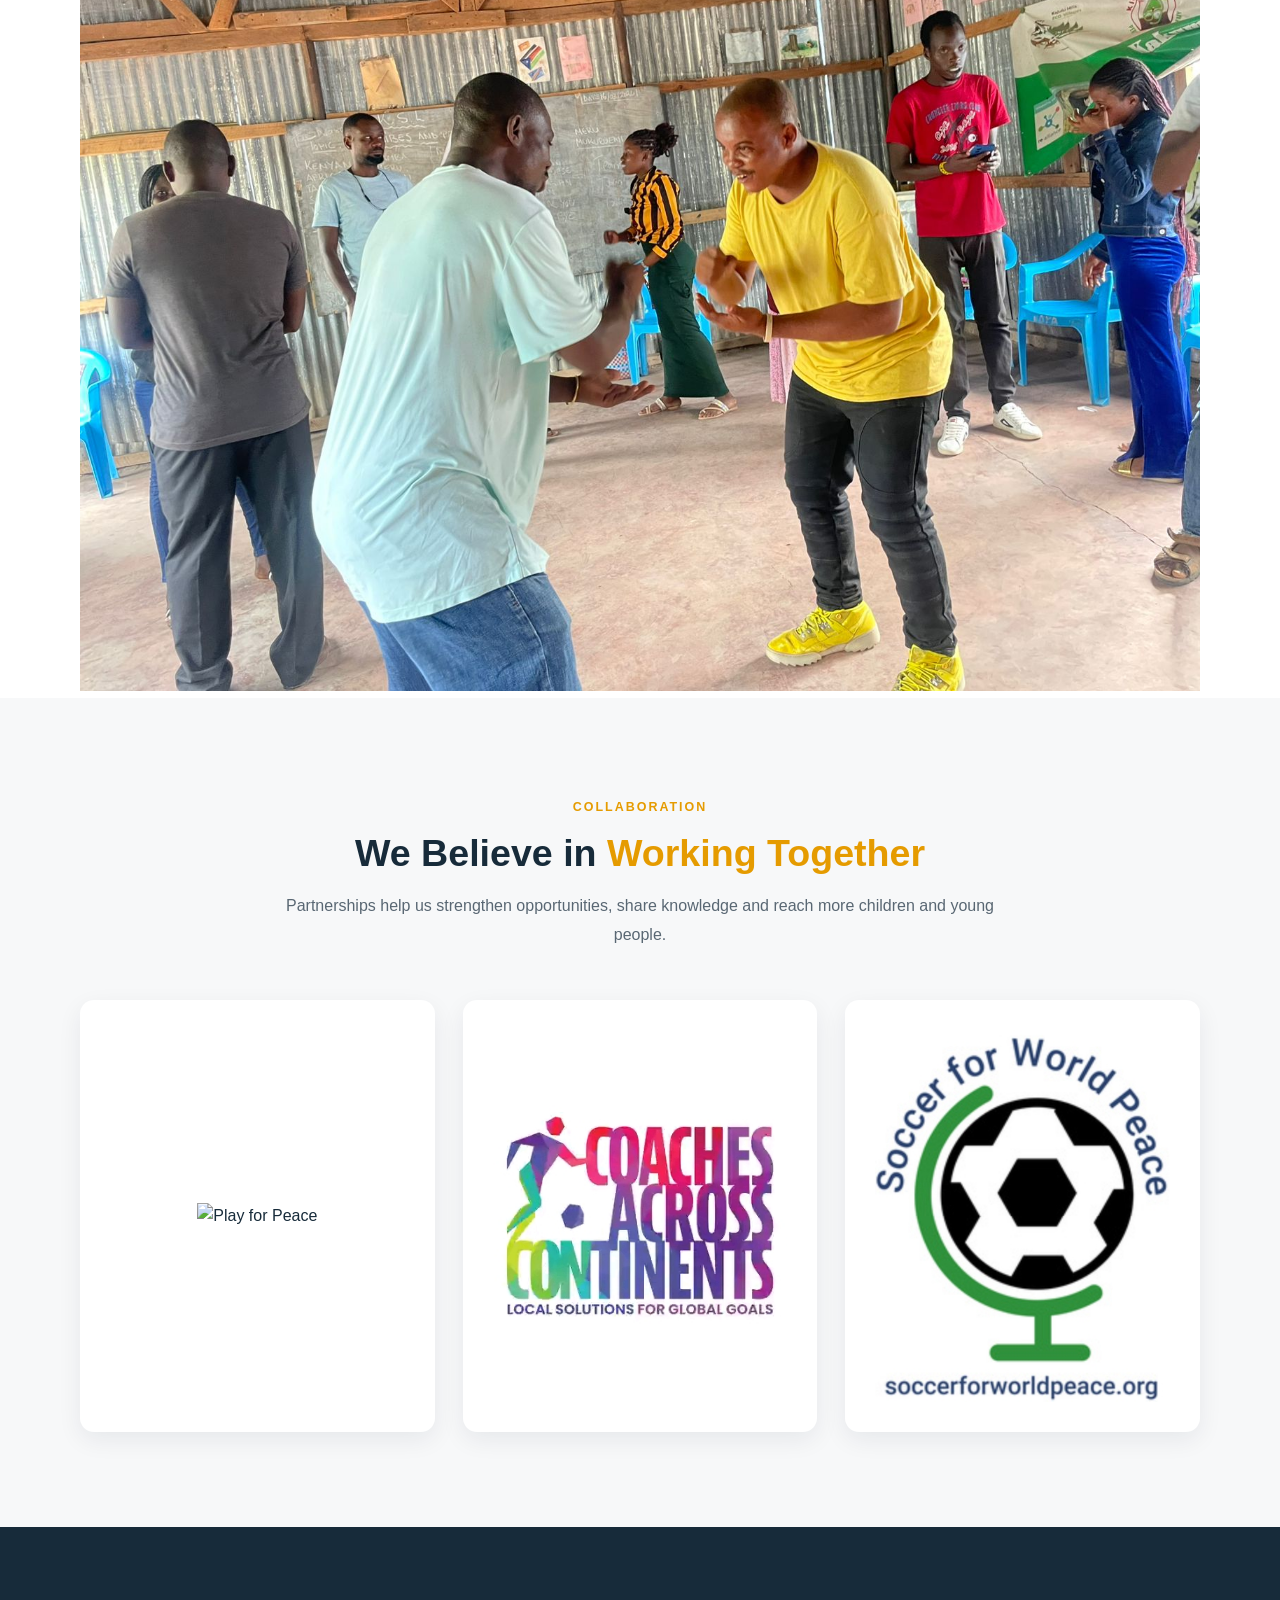
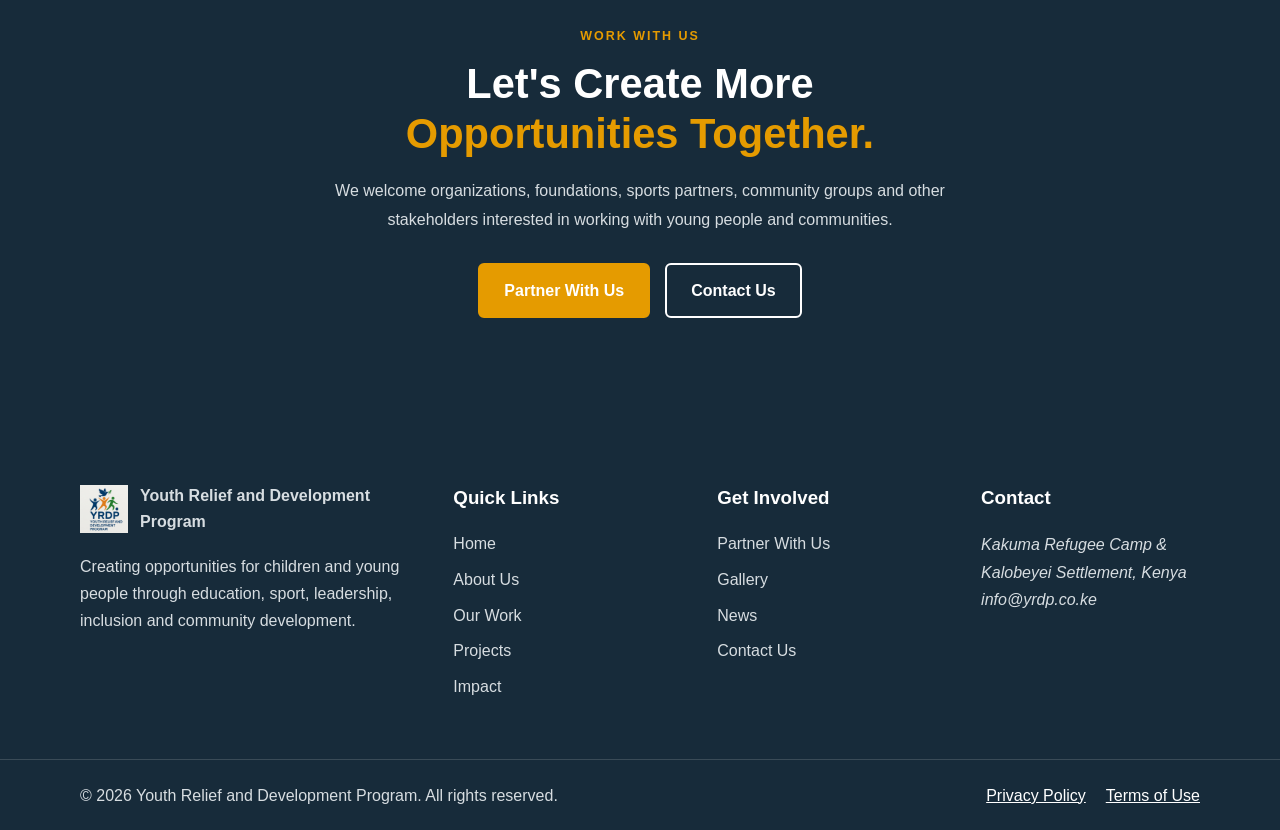
==== commit 1e4aaccf: "Update about.html" ====
--- a/about.html
+++ b/about.html
@@ -15,18 +15,26 @@
 
     <link rel="icon" href="images/favicon.ico">
 
-    <link rel="preconnect" href="https://fonts.googleapis.com">
-    <link rel="preconnect" href="https://fonts.gstatic.com" crossorigin>
+    <link rel="preconnect"
+        href="https://fonts.googleapis.com">
+
+    <link rel="preconnect"
+        href="https://fonts.gstatic.com"
+        crossorigin>
 
     <link href="https://fonts.googleapis.com/css2?family=Poppins:wght@300;400;500;600;700&display=swap"
         rel="stylesheet">
 
-    <link rel="stylesheet" href="css/style.css">
+    <link rel="stylesheet"
+        href="css/style.css">
 </head>
 
+
 <body>
 
-<!-- ==================== NAVIGATION ==================== -->
+<!-- =====================================================
+     NAVIGATION
+===================================================== -->
 
 <header class="site-header">
 
@@ -35,54 +43,77 @@
         <div class="container nav-container">
 
             <a href="index.html" class="logo">
-                <img src="images/logo.png" alt="YRDP Logo">
+
+                <img
+                    src="images/logo.png"
+                    alt="YRDP Logo"
+                >
+
                 <span>YRDP</span>
+
             </a>
+
 
             <button
                 class="menu-toggle"
                 id="menu-toggle"
                 aria-label="Open navigation menu"
-                aria-expanded="false">
-
+                aria-expanded="false"
+            >
                 <span></span>
                 <span></span>
                 <span></span>
-
             </button>
 
+
             <ul class="nav-links" id="nav-links">
 
                 <li>
-                    <a href="index.html">Home</a>
-                </li>
-
-                <li>
-                    <a href="about.html" class="active">About Us</a>
-                </li>
-
-                <li>
-                    <a href="programs.html">Our Work</a>
-                </li>
-
-                <li>
-                    <a href="projects.html">Projects</a>
-                </li>
-
-                <li>
-                    <a href="impact.html">Impact</a>
-                </li>
-
-                <li>
-                    <a href="news.html">News</a>
-                </li>
-
-                <li>
-                    <a href="gallery.html">Gallery</a>
-                </li>
-
-                <li>
-                    <a href="contact.html">Contact</a>
+                    <a href="index.html">
+                        Home
+                    </a>
+                </li>
+
+                <li>
+                    <a href="about.html" class="active">
+                        About Us
+                    </a>
+                </li>
+
+                <li>
+                    <a href="programs.html">
+                        Our Work
+                    </a>
+                </li>
+
+                <li>
+                    <a href="projects.html">
+                        Projects
+                    </a>
+                </li>
+
+                <li>
+                    <a href="impact.html">
+                        Impact
+                    </a>
+                </li>
+
+                <li>
+                    <a href="news.html">
+                        News
+                    </a>
+                </li>
+
+                <li>
+                    <a href="gallery.html">
+                        Gallery
+                    </a>
+                </li>
+
+                <li>
+                    <a href="contact.html">
+                        Contact
+                    </a>
                 </li>
 
                 <li>
@@ -100,11 +131,19 @@
 </header>
 
 
+
+<!-- =====================================================
+     MAIN CONTENT
+===================================================== -->
+
 <main>
 
-<!-- ==================== PAGE HERO ==================== -->
-
-<section class="page-hero about-hero">
+
+<!-- =====================================================
+     PAGE HERO
+===================================================== -->
+
+<section class="page-hero">
 
     <div class="container">
 
@@ -128,7 +167,10 @@
 </section>
 
 
-<!-- ==================== WHO WE ARE ==================== -->
+
+<!-- =====================================================
+     WHO WE ARE
+===================================================== -->
 
 <section class="about-preview">
 
@@ -139,9 +181,11 @@
             <img
                 src="images/about-us.jpg"
                 alt="YRDP children and young people participating in a community activity"
-                loading="lazy">
-
-        </div>
+                loading="lazy"
+            >
+
+        </div>
+
 
         <div class="about-content">
 
@@ -156,22 +200,53 @@
 
             <p>
                 Youth Relief and Development Program (YRDP) is a youth-led
-                organization working with children, young people, refugee and
-                host communities in Kakuma and Kalobeyei.
-            </p>
-
-            <p>
-                We create opportunities for young people to learn, play, lead
-                and participate positively in their communities. Our approach
-                brings together education, sport, leadership, inclusion and
-                peacebuilding through practical, community-based activities.
+                organization working with children, young people, refugee
+                and host communities in Kakuma and Kalobeyei.
+            </p>
+
+            <p>
+                We create opportunities for young people to learn, play,
+                lead and participate positively in their communities.
+                Our approach brings together education, sport, leadership,
+                inclusion and peacebuilding through practical,
+                community-based activities.
             </p>
 
             <p>
                 We believe young people are not only beneficiaries of
-                development. They are active leaders and partners in creating
-                stronger, more peaceful and inclusive communities.
-            </p>
+                development. They are active leaders and partners in
+                creating stronger, more peaceful and inclusive communities.
+            </p>
+
+
+            <div class="about-highlights">
+
+                <div class="highlight">
+
+                    <h3>Our Mission</h3>
+
+                    <p>
+                        To create inclusive opportunities that empower
+                        children and young people to learn, lead, build
+                        relationships and contribute to positive community
+                        development.
+                    </p>
+
+                </div>
+
+
+                <div class="highlight">
+
+                    <h3>Our Vision</h3>
+
+                    <p>
+                        Communities where every young person has the
+                        opportunity to learn, participate, lead and thrive.
+                    </p>
+
+                </div>
+
+            </div>
 
         </div>
 
@@ -180,62 +255,10 @@
 </section>
 
 
-<!-- ==================== MISSION & VISION ==================== -->
-
-<section class="mission-vision-section">
-
-    <div class="container">
-
-        <div class="mission-vision-grid">
-
-            <article class="mission-vision-card">
-
-                <span class="card-number">01</span>
-
-                <span class="section-tag">
-                    OUR MISSION
-                </span>
-
-                <h2>
-                    Creating Inclusive Opportunities
-                </h2>
-
-                <p>
-                    To create inclusive opportunities that empower children
-                    and young people to learn, lead, build relationships and
-                    contribute to positive community development.
-                </p>
-
-            </article>
-
-
-            <article class="mission-vision-card">
-
-                <span class="card-number">02</span>
-
-                <span class="section-tag">
-                    OUR VISION
-                </span>
-
-                <h2>
-                    Communities Where Young People Thrive
-                </h2>
-
-                <p>
-                    Communities where every young person has the opportunity
-                    to learn, participate, lead and thrive.
-                </p>
-
-            </article>
-
-        </div>
-
-    </div>
-
-</section>
-
-
-<!-- ==================== CORE VALUES ==================== -->
+
+<!-- =====================================================
+     CORE VALUES
+===================================================== -->
 
 <section class="values-section">
 
@@ -262,57 +285,74 @@
         <div class="values-grid">
 
             <div class="value-card">
-                <span class="value-number">01</span>
+
                 <h3>Inclusion</h3>
+
                 <p>
                     We create spaces where children and young people
                     from different backgrounds can participate and belong.
                 </p>
-            </div>
+
+            </div>
+
 
             <div class="value-card">
-                <span class="value-number">02</span>
+
                 <h3>Peace</h3>
+
                 <p>
                     We use positive interaction, play and community
                     engagement to strengthen relationships and peace.
                 </p>
-            </div>
+
+            </div>
+
 
             <div class="value-card">
-                <span class="value-number">03</span>
+
                 <h3>Leadership</h3>
+
                 <p>
                     We support young people to develop confidence,
                     responsibility and the ability to lead.
                 </p>
-            </div>
+
+            </div>
+
 
             <div class="value-card">
-                <span class="value-number">04</span>
+
                 <h3>Participation</h3>
+
                 <p>
                     We believe meaningful change happens when communities
                     actively participate in shaping solutions.
                 </p>
-            </div>
+
+            </div>
+
 
             <div class="value-card">
-                <span class="value-number">05</span>
+
                 <h3>Learning</h3>
+
                 <p>
                     We create opportunities for learning through
                     education, sport, play and practical experiences.
                 </p>
-            </div>
+
+            </div>
+
 
             <div class="value-card">
-                <span class="value-number">06</span>
+
                 <h3>Community</h3>
+
                 <p>
                     We work alongside communities and build partnerships
                     that strengthen local ownership and action.
                 </p>
+
             </div>
 
         </div>
@@ -322,7 +362,10 @@
 </section>
 
 
-<!-- ==================== OUR APPROACH ==================== -->
+
+<!-- =====================================================
+     OUR APPROACH
+===================================================== -->
 
 <section class="approach-section">
 
@@ -340,9 +383,9 @@
             </h2>
 
             <p>
-                Our approach uses practical activities to help young people
-                develop skills, build relationships, participate and take
-                positive action in their communities.
+                We use practical, participatory approaches that give
+                young people opportunities to learn, connect, lead
+                and contribute to their communities.
             </p>
 
         </div>
@@ -350,14 +393,20 @@
 
         <div class="approach-grid">
 
+
             <article class="approach-card">
 
-                <div class="approach-icon">01</div>
-
-                <h3>Educate</h3>
-
-                <p>
-                    Support learning, knowledge and life-skills development.
+                <div class="approach-icon">
+                    01
+                </div>
+
+                <h3>
+                    Educate
+                </h3>
+
+                <p>
+                    Support learning, knowledge and life-skills
+                    development.
                 </p>
 
             </article>
@@ -365,9 +414,13 @@
 
             <article class="approach-card">
 
-                <div class="approach-icon">02</div>
-
-                <h3>Play</h3>
+                <div class="approach-icon">
+                    02
+                </div>
+
+                <h3>
+                    Play
+                </h3>
 
                 <p>
                     Use sport and play to build relationships,
@@ -379,9 +432,13 @@
 
             <article class="approach-card">
 
-                <div class="approach-icon">03</div>
-
-                <h3>Lead</h3>
+                <div class="approach-icon">
+                    03
+                </div>
+
+                <h3>
+                    Lead
+                </h3>
 
                 <p>
                     Support young people to develop leadership
@@ -393,9 +450,13 @@
 
             <article class="approach-card">
 
-                <div class="approach-icon">04</div>
-
-                <h3>Include</h3>
+                <div class="approach-icon">
+                    04
+                </div>
+
+                <h3>
+                    Include
+                </h3>
 
                 <p>
                     Promote meaningful participation of persons
@@ -407,9 +468,13 @@
 
             <article class="approach-card">
 
-                <div class="approach-icon">05</div>
-
-                <h3>Empower</h3>
+                <div class="approach-icon">
+                    05
+                </div>
+
+                <h3>
+                    Empower
+                </h3>
 
                 <p>
                     Strengthen people's capacity to participate
@@ -418,6 +483,7 @@
 
             </article>
 
+
         </div>
 
     </div>
@@ -425,13 +491,17 @@
 </section>
 
 
-<!-- ==================== INCLUSION & COMMUNITY ==================== -->
-
-<section class="inclusion-section">
-
-    <div class="container inclusion-grid">
-
-        <div class="inclusion-content">
+
+<!-- =====================================================
+     INCLUSION & COMMUNITY
+===================================================== -->
+
+<section class="football-section">
+
+    <div class="container football-grid">
+
+
+        <div class="football-content">
 
             <span class="section-tag">
                 INCLUSION & COMMUNITY
@@ -454,28 +524,36 @@
                 activities provide opportunities for participation.
             </p>
 
-            <a href="programs.html#inclusion" class="btn">
+            <a
+                href="programs.html#inclusion"
+                class="btn"
+            >
                 Explore Our Work
             </a>
 
         </div>
 
 
-        <div class="inclusion-image">
+        <div class="football-image">
 
             <img
                 src="images/inclusion.jpg"
                 alt="Inclusive YRDP community activity"
-                loading="lazy">
-
-        </div>
+                loading="lazy"
+            >
+
+        </div>
+
 
     </div>
 
 </section>
 
 
-<!-- ==================== PARTNERSHIPS ==================== -->
+
+<!-- =====================================================
+     PARTNERSHIPS
+===================================================== -->
 
 <section class="partners-section">
 
@@ -484,18 +562,18 @@
         <div class="section-heading">
 
             <span class="section-tag">
-                OUR PARTNERS
+                COLLABORATION
             </span>
 
             <h2>
-                Working Together for
-                <span>Greater Impact</span>
+                We Believe in
+                <span>Working Together</span>
             </h2>
 
             <p>
-                We collaborate with organizations and networks that
-                share our commitment to creating inclusive opportunities
-                for children, young people and communities.
+                Partnerships help us strengthen opportunities,
+                share knowledge and reach more children and
+                young people.
             </p>
 
         </div>
@@ -503,58 +581,45 @@
 
         <div class="partners-grid">
 
+
+            <!-- PLAY FOR PEACE -->
+
             <div class="partner-card">
 
-                <div class="partner-logo">
-
-                    <img
-                        src="images/partners/playforpeacelogo.png"
-                        alt="Play for Peace"
-                        loading="lazy">
-
-                </div>
-
-                <h3>
-                    Play for Peace
-                </h3>
-
-            </div>
-
+                <img
+                    src="images/partners/playforpeace-logo.png"
+                    alt="Play for Peace"
+                    loading="lazy"
+                >
+
+            </div>
+
+
+            <!-- COACHES ACROSS CONTINENTS -->
 
             <div class="partner-card">
 
-                <div class="partner-logo">
-
-                    <img
-                        src="images/partners/coaches-logo.png"
-                        alt="Coaches Across Continents"
-                        loading="lazy">
-
-                </div>
-
-                <h3>
-                    Coaches Across Continents
-                </h3>
-
-            </div>
-
+                <img
+                    src="images/partners/coaches-logo.png"
+                    alt="Coaches Across Continents"
+                    loading="lazy"
+                >
+
+            </div>
+
+
+            <!-- SOCCER FOR WORLD PEACE -->
 
             <div class="partner-card">
 
-                <div class="partner-logo">
-
-                    <img
-                        src="images/partners/soccer-logo.png"
-                        alt="Soccer for World Peace"
-                        loading="lazy">
-
-                </div>
-
-                <h3>
-                    Soccer for World Peace
-                </h3>
-
-            </div>
+                <img
+                    src="images/partners/soccer-logo.png"
+                    alt="Soccer for World Peace"
+                    loading="lazy"
+                >
+
+            </div>
+
 
         </div>
 
@@ -563,7 +628,10 @@
 </section>
 
 
-<!-- ==================== CTA ==================== -->
+
+<!-- =====================================================
+     PARTNERSHIP CTA
+===================================================== -->
 
 <section class="cta-section">
 
@@ -584,13 +652,20 @@
             working with young people and communities.
         </p>
 
+
         <div class="cta-actions">
 
-            <a href="partner.html" class="btn">
+            <a
+                href="partner.html"
+                class="btn"
+            >
                 Partner With Us
             </a>
 
-            <a href="contact.html" class="btn btn-outline">
+            <a
+                href="contact.html"
+                class="btn btn-outline"
+            >
                 Contact Us
             </a>
 
@@ -600,20 +675,31 @@
 
 </section>
 
+
 </main>
 
 
-<!-- ==================== FOOTER ==================== -->
+
+<!-- =====================================================
+     FOOTER
+===================================================== -->
 
 <footer class="site-footer">
 
     <div class="container footer-grid">
 
+
         <div class="footer-column">
 
-            <a href="index.html" class="footer-logo">
-
-                <img src="images/logo.png" alt="YRDP Logo">
+            <a
+                href="index.html"
+                class="footer-logo"
+            >
+
+                <img
+                    src="images/logo.png"
+                    alt="YRDP Logo"
+                >
 
                 <span>
                     Youth Relief and Development Program
@@ -632,15 +718,41 @@
 
         <div class="footer-column">
 
-            <h3>Quick Links</h3>
+            <h3>
+                Quick Links
+            </h3>
 
             <ul>
 
-                <li><a href="index.html">Home</a></li>
-                <li><a href="about.html">About Us</a></li>
-                <li><a href="programs.html">Our Work</a></li>
-                <li><a href="projects.html">Projects</a></li>
-                <li><a href="impact.html">Impact</a></li>
+                <li>
+                    <a href="index.html">
+                        Home
+                    </a>
+                </li>
+
+                <li>
+                    <a href="about.html">
+                        About Us
+                    </a>
+                </li>
+
+                <li>
+                    <a href="programs.html">
+                        Our Work
+                    </a>
+                </li>
+
+                <li>
+                    <a href="projects.html">
+                        Projects
+                    </a>
+                </li>
+
+                <li>
+                    <a href="impact.html">
+                        Impact
+                    </a>
+                </li>
 
             </ul>
 
@@ -649,14 +761,35 @@
 
         <div class="footer-column">
 
-            <h3>Get Involved</h3>
+            <h3>
+                Get Involved
+            </h3>
 
             <ul>
 
-                <li><a href="partner.html">Partner With Us</a></li>
-                <li><a href="gallery.html">Gallery</a></li>
-                <li><a href="news.html">News</a></li>
-                <li><a href="contact.html">Contact Us</a></li>
+                <li>
+                    <a href="partner.html">
+                        Partner With Us
+                    </a>
+                </li>
+
+                <li>
+                    <a href="gallery.html">
+                        Gallery
+                    </a>
+                </li>
+
+                <li>
+                    <a href="news.html">
+                        News
+                    </a>
+                </li>
+
+                <li>
+                    <a href="contact.html">
+                        Contact Us
+                    </a>
+                </li>
 
             </ul>
 
@@ -665,7 +798,9 @@
 
         <div class="footer-column">
 
-            <h3>Contact</h3>
+            <h3>
+                Contact
+            </h3>
 
             <address>
 
@@ -698,8 +833,13 @@
 
             <div>
 
-                <a href="#">Privacy Policy</a>
-                <a href="#">Terms of Use</a>
+                <a href="#">
+                    Privacy Policy
+                </a>
+
+                <a href="#">
+                    Terms of Use
+                </a>
 
             </div>
 
@@ -710,7 +850,9 @@
 </footer>
 
 
+
 <script src="script/script.js"></script>
 
 </body>
+
 </html>
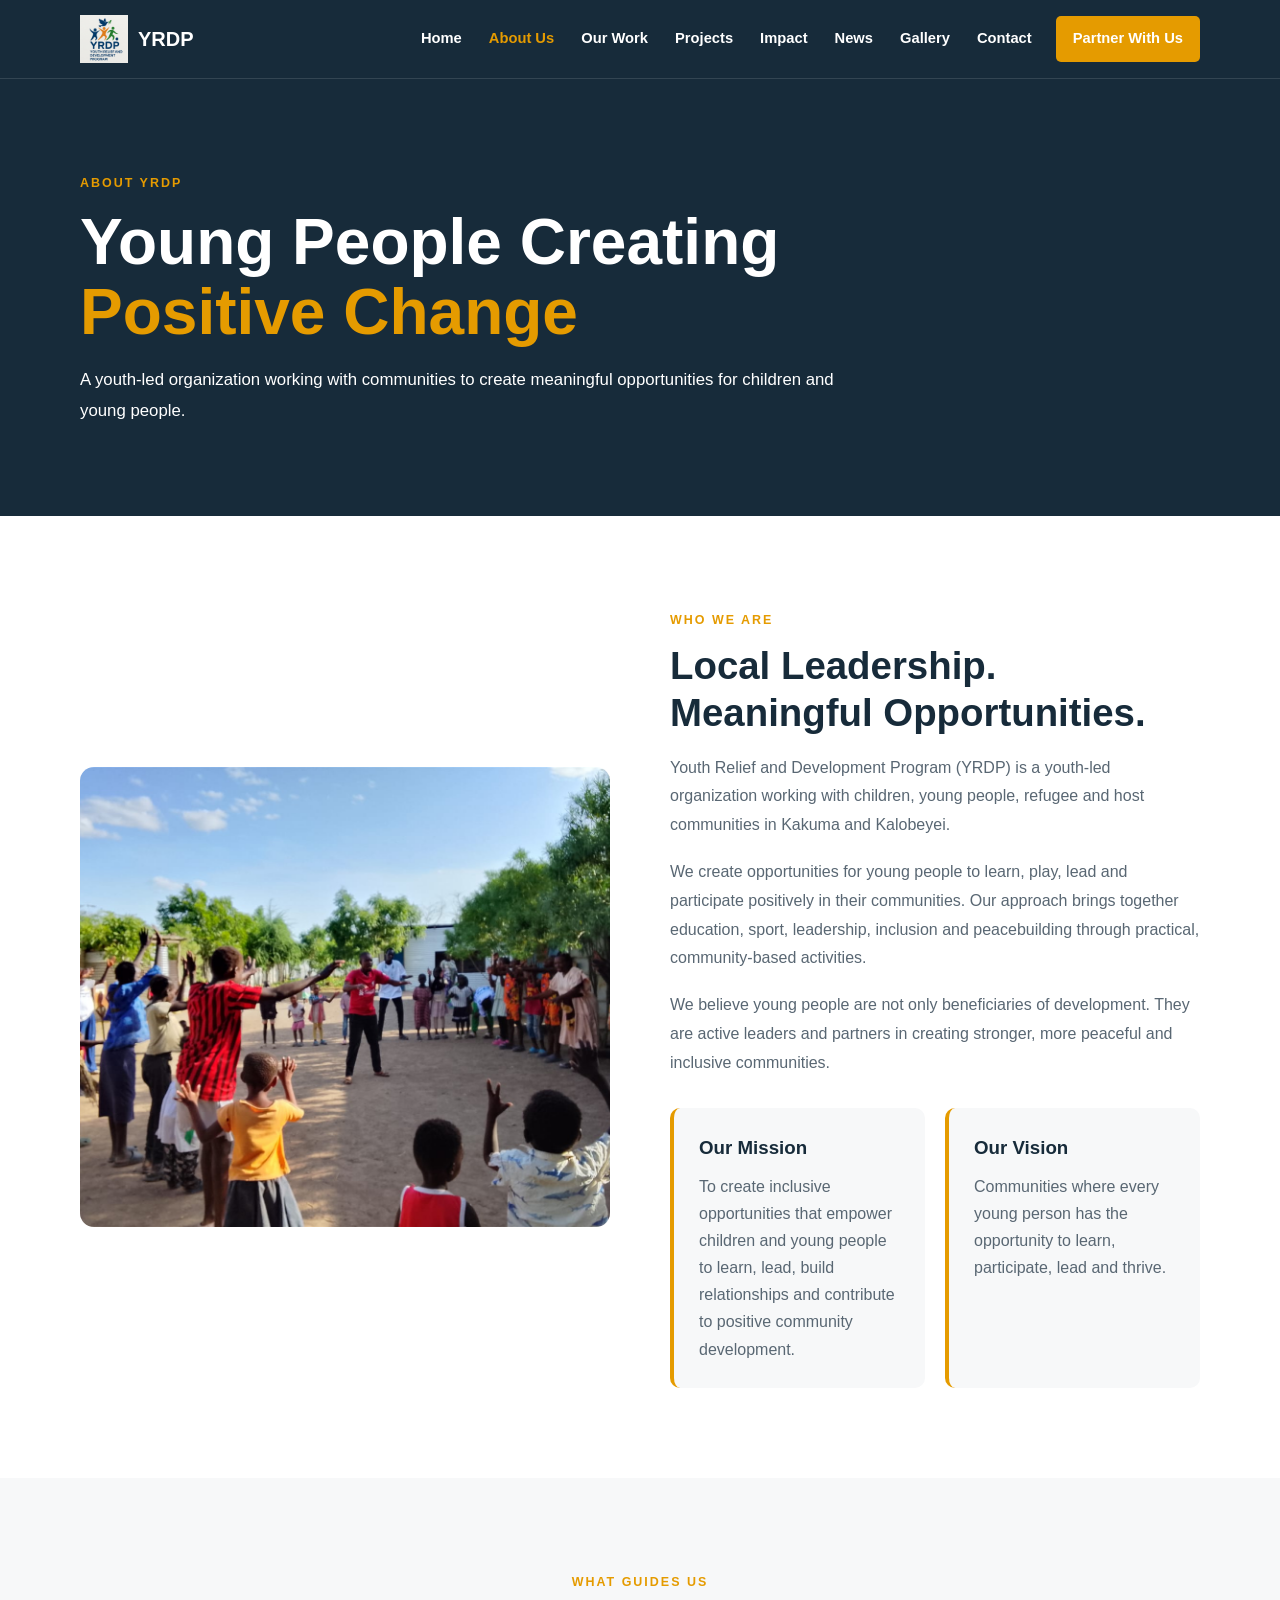
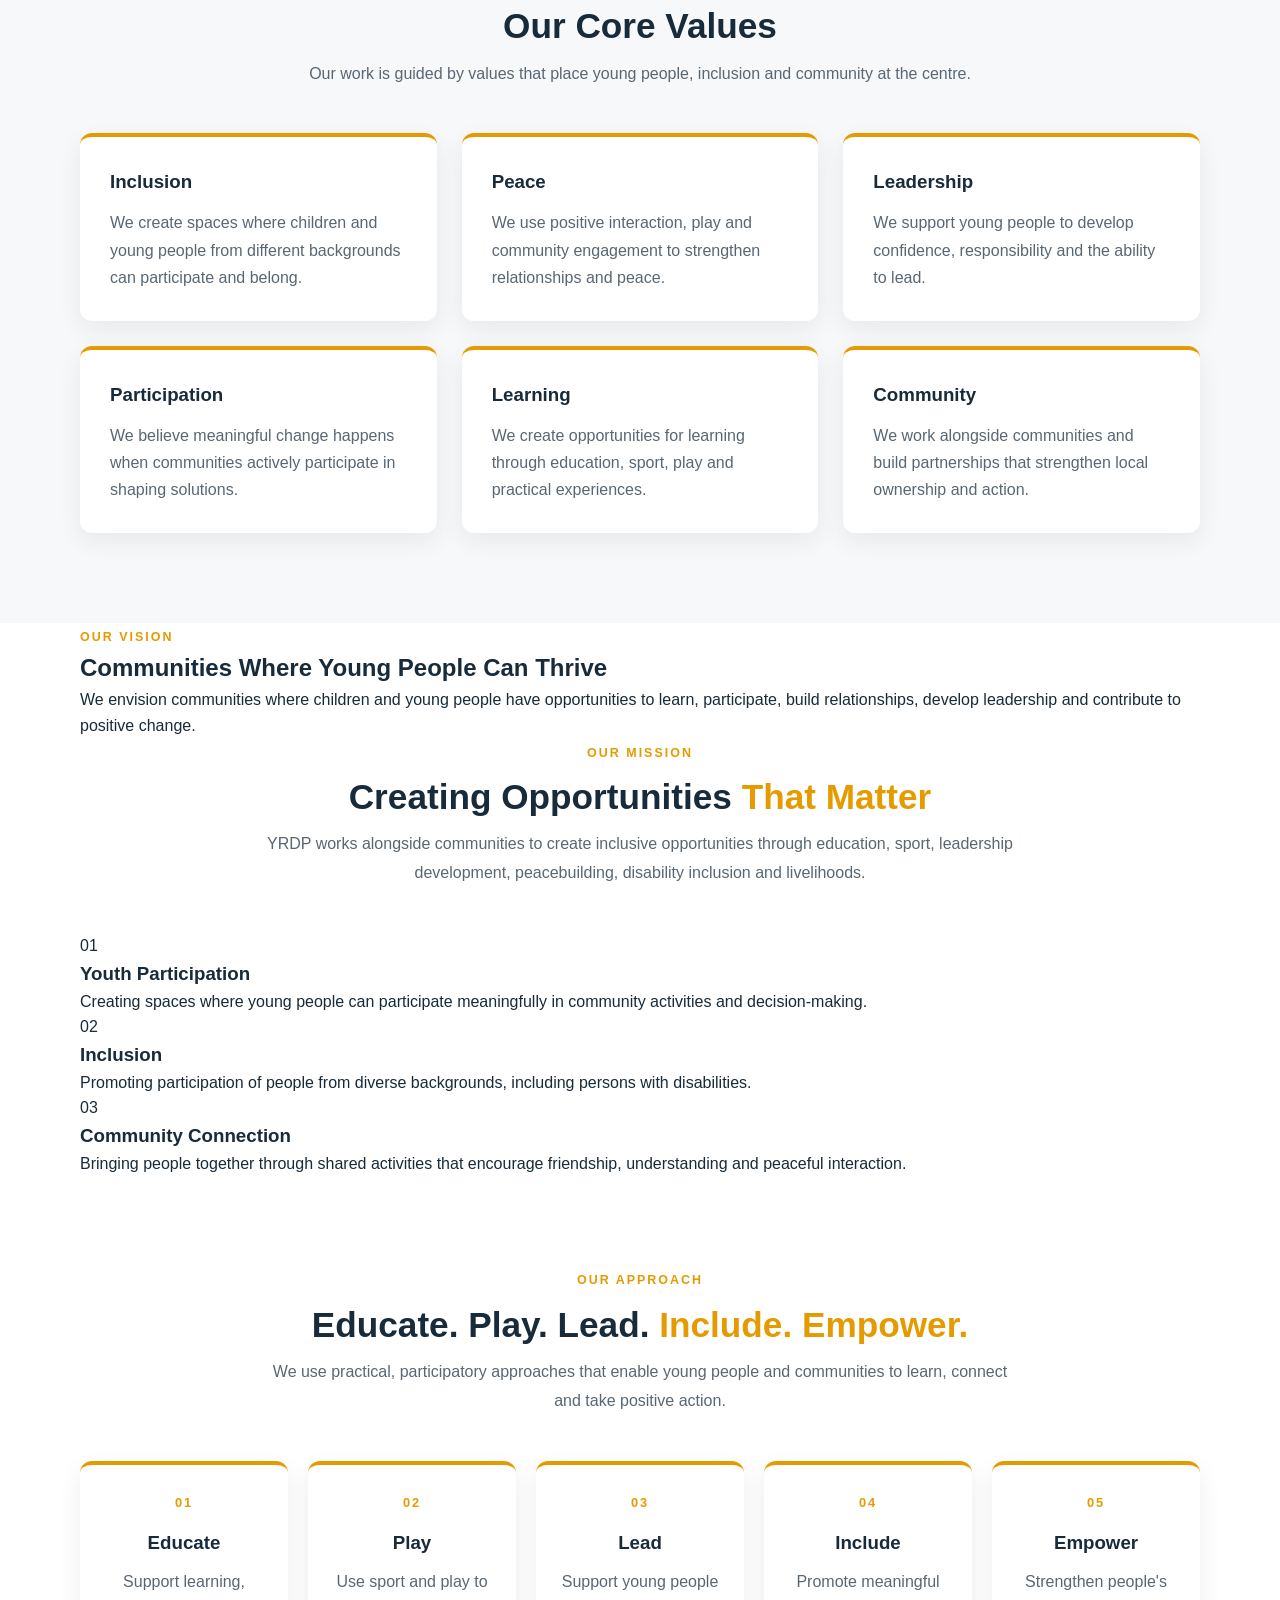
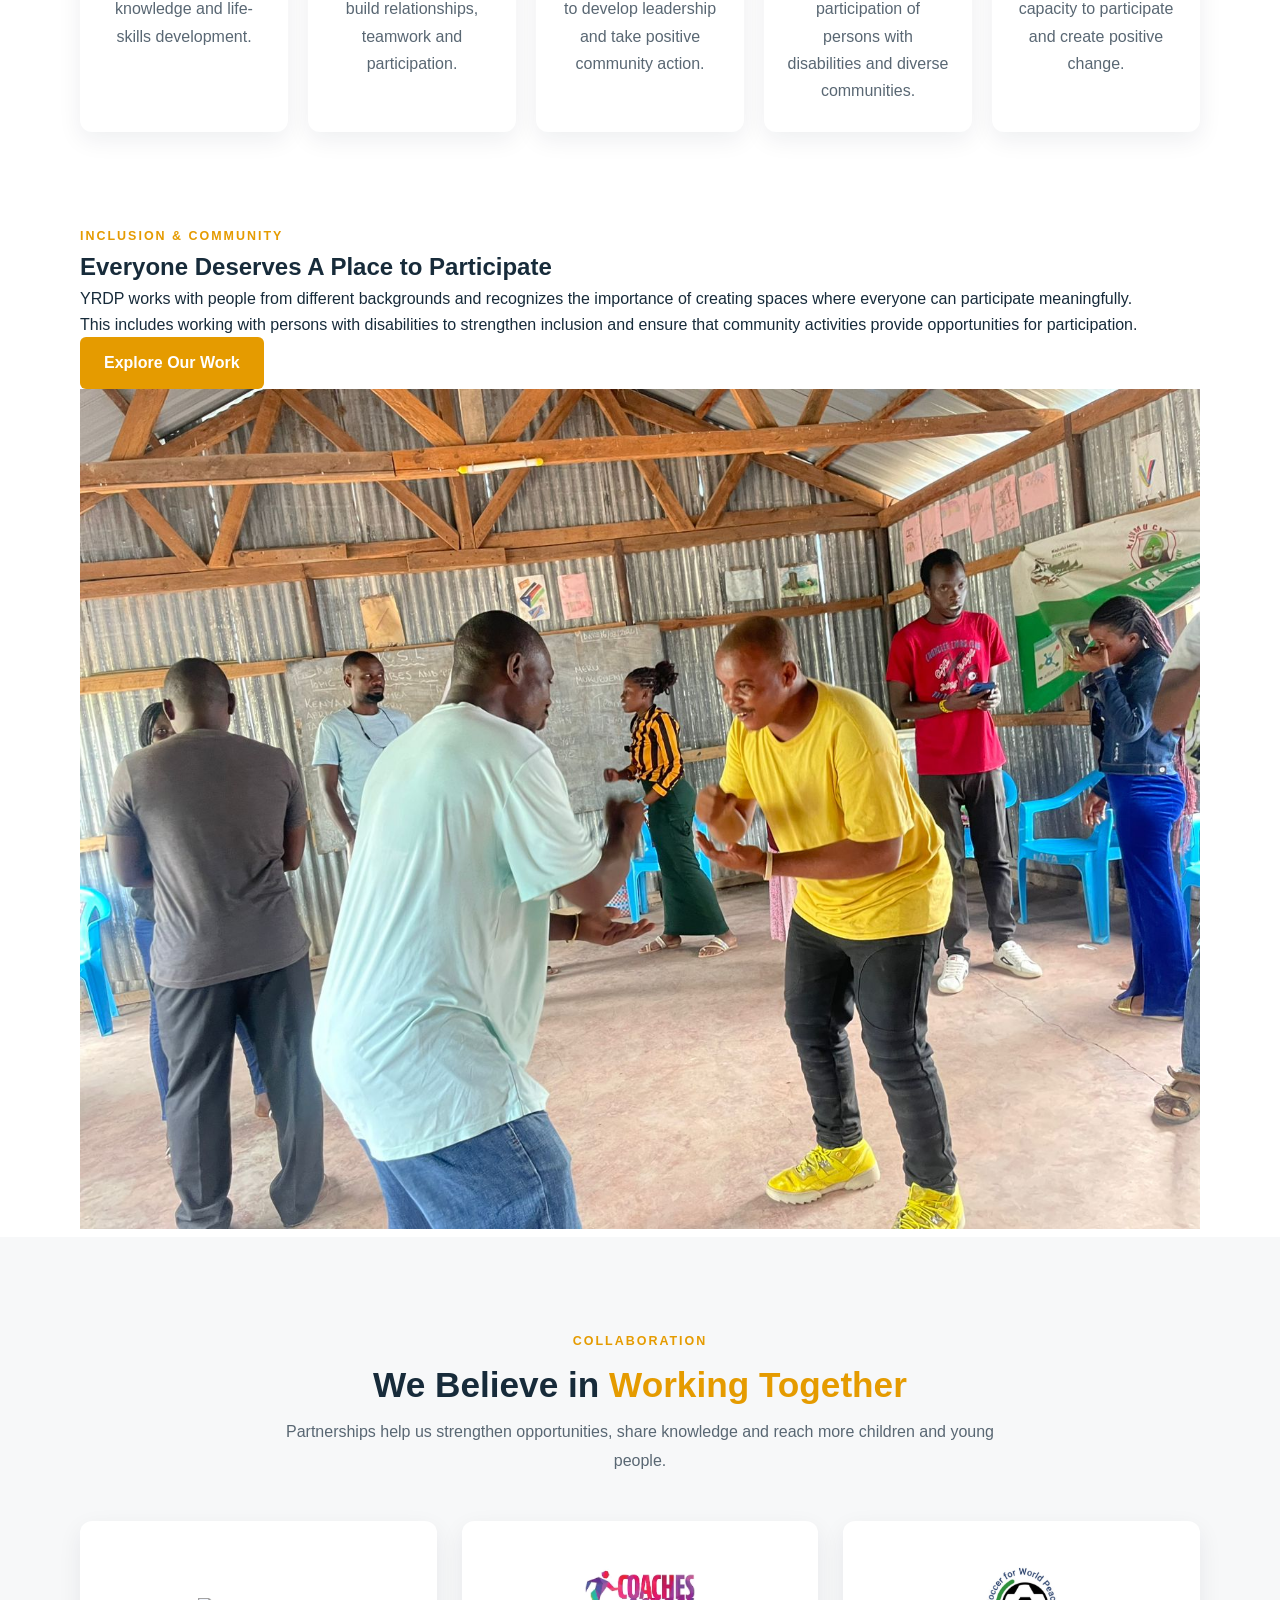
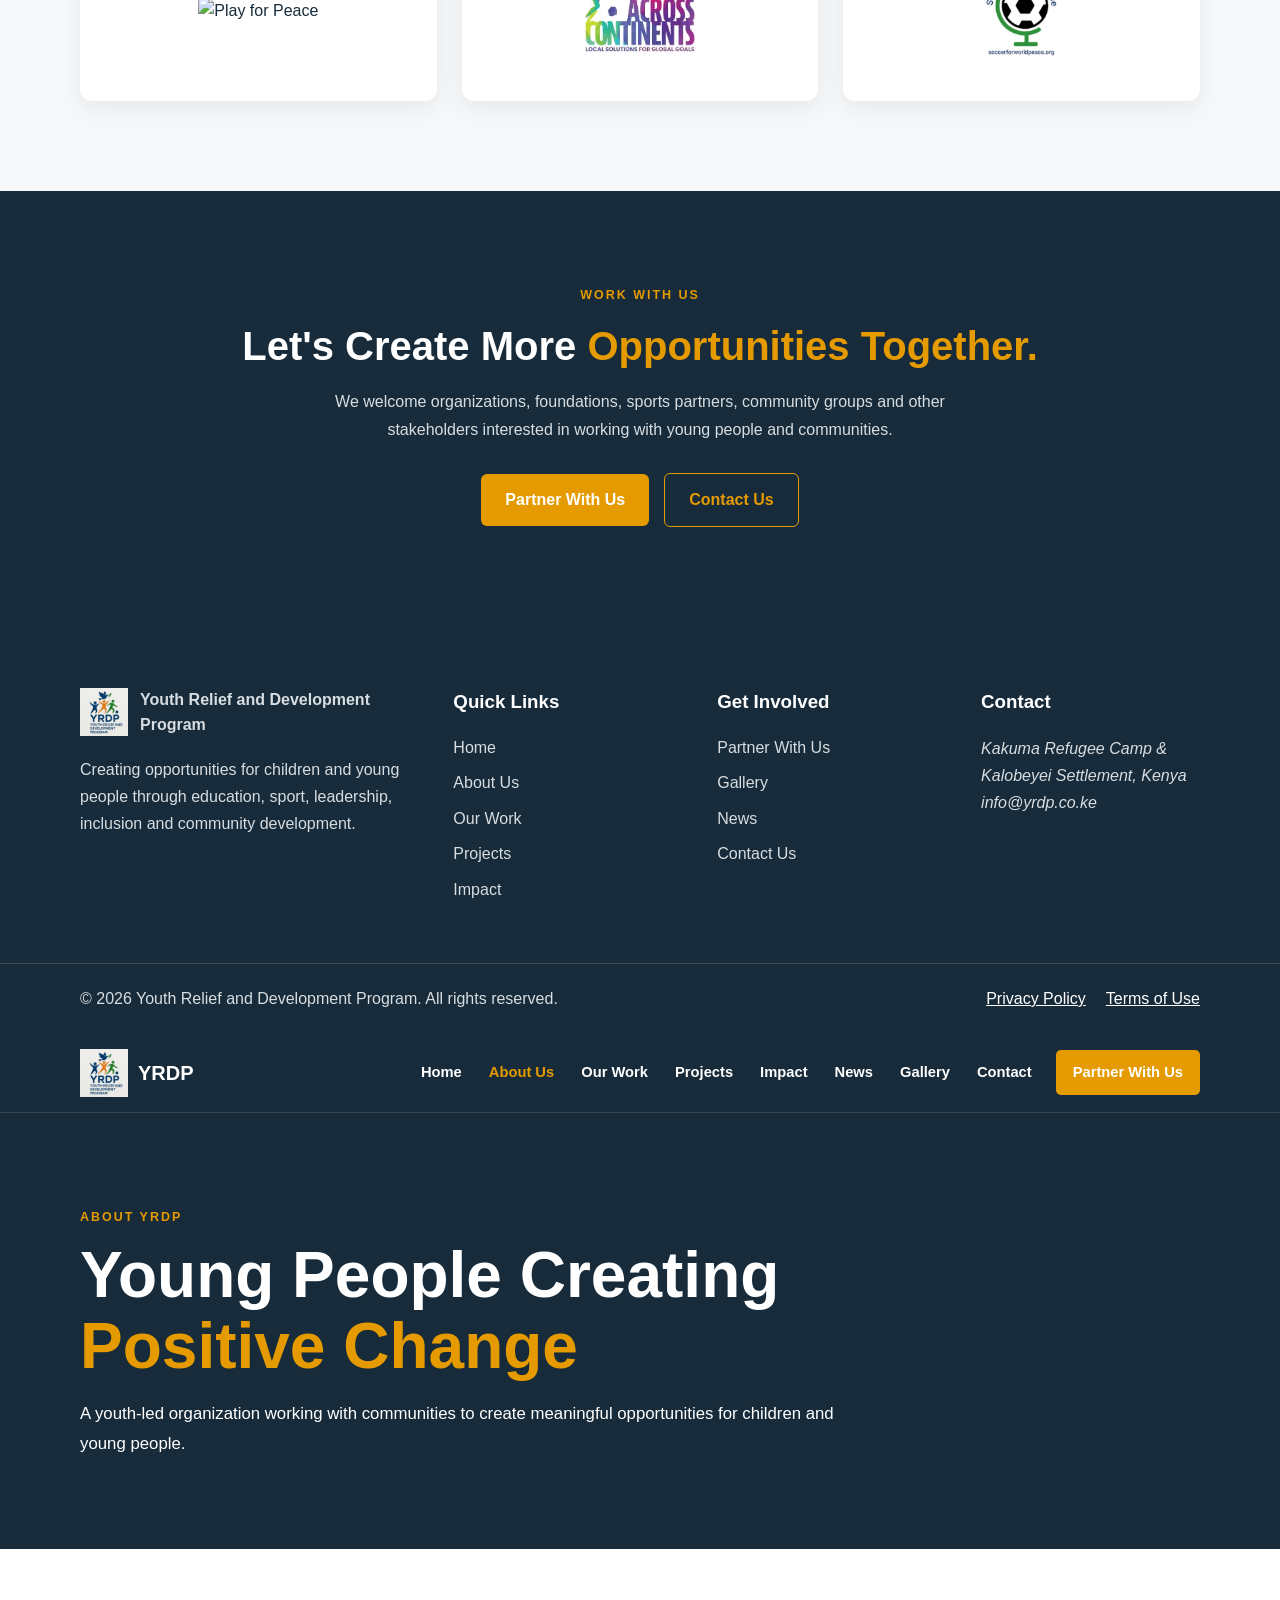
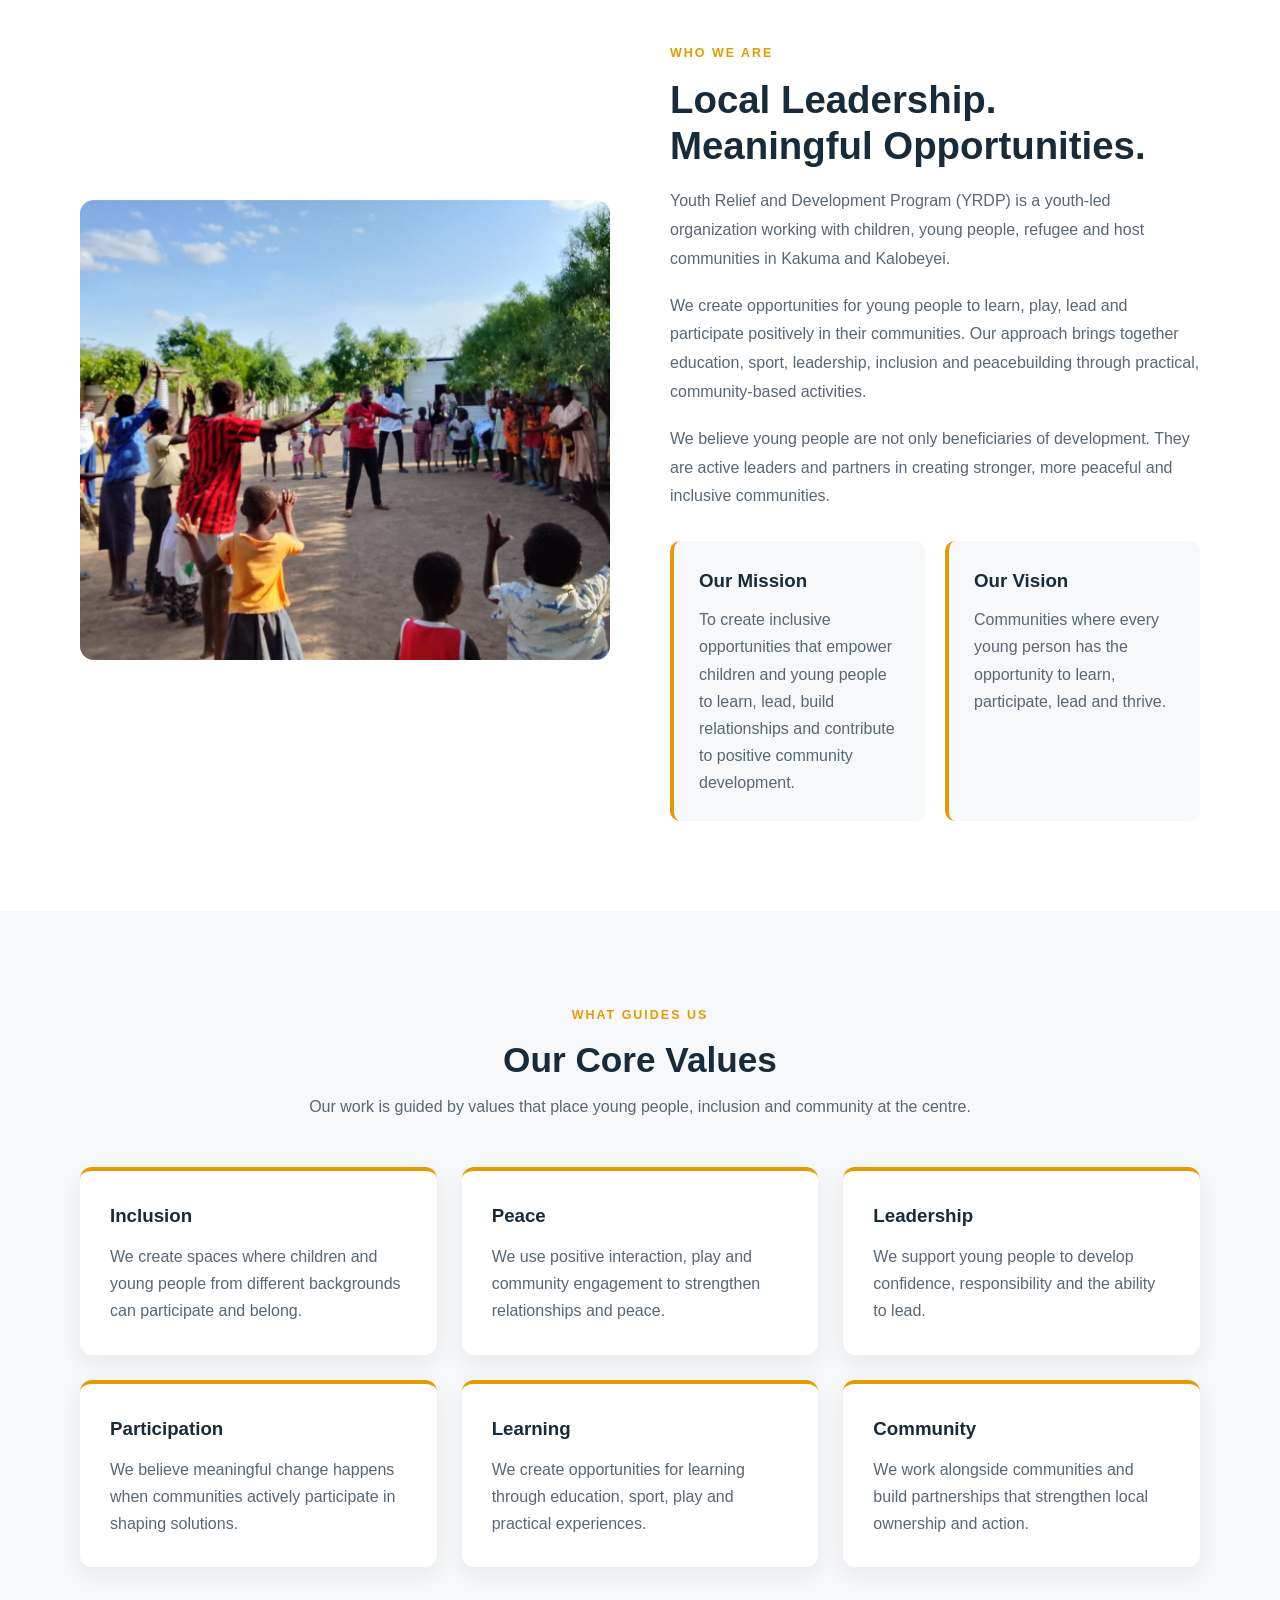
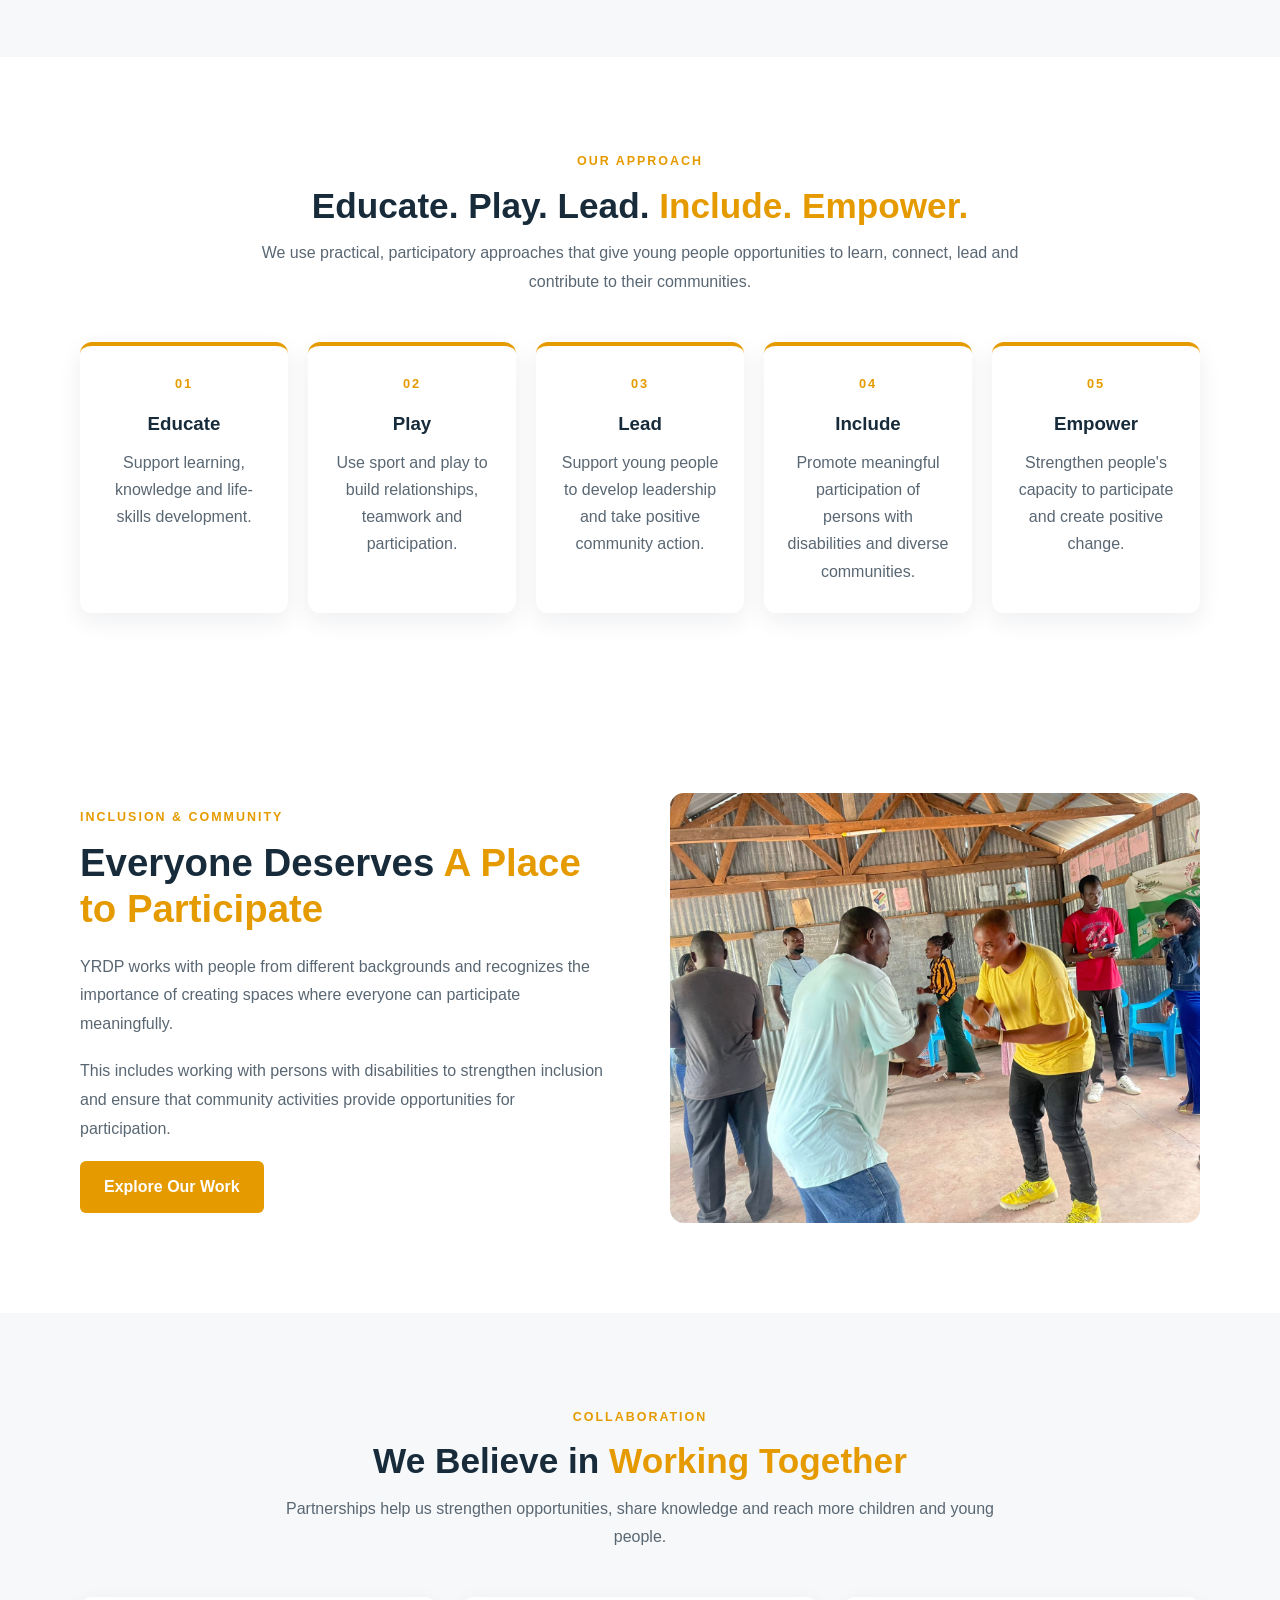
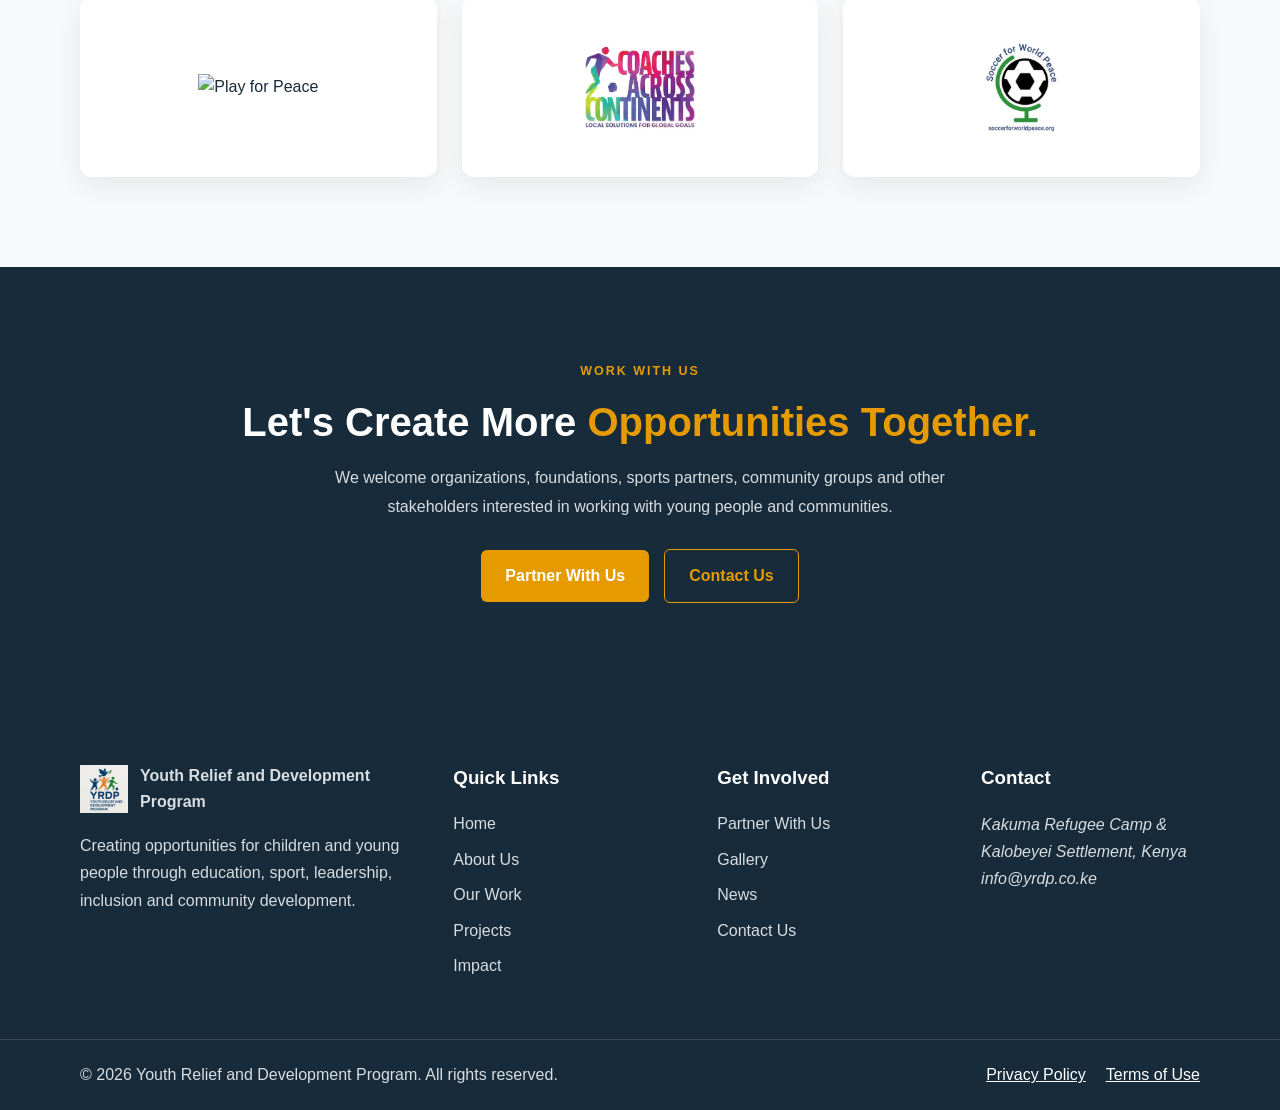
==== commit 00ad287e: "Update about.html" ====
--- a/about.html
+++ b/about.html
@@ -2,7 +2,769 @@
 <html lang="en">
 
 <head>
+    <meta charset="UTF-8"><!DOCTYPE html>
+<html lang="en">
+
+<head>
     <meta charset="UTF-8">
+    <meta name="viewport" content="width=device-width, initial-scale=1.0">
+
+    <title>About Us | YRDP</title>
+
+    <meta name="description"
+        content="Learn about Youth Relief and Development Program, a youth-led organization working with children, young people and communities in Kakuma and Kalobeyei.">
+
+    <meta name="author" content="Youth Relief and Development Program">
+
+    <link rel="icon" href="images/favicon.ico">
+
+    <link rel="preconnect" href="https://fonts.googleapis.com">
+    <link rel="preconnect" href="https://fonts.gstatic.com" crossorigin>
+
+    <link
+        href="https://fonts.googleapis.com/css2?family=Poppins:wght@300;400;500;600;700&display=swap"
+        rel="stylesheet">
+
+    <link rel="stylesheet" href="css/style.css">
+</head>
+
+<body>
+
+<!-- ==================== NAVIGATION ==================== -->
+
+<header class="site-header">
+
+    <nav class="navbar">
+
+        <div class="container nav-container">
+
+            <a href="index.html" class="logo">
+                <img src="images/logo.png" alt="YRDP Logo">
+                <span>YRDP</span>
+            </a>
+
+            <button
+                class="menu-toggle"
+                id="menu-toggle"
+                aria-label="Open navigation menu"
+                aria-expanded="false">
+
+                <span></span>
+                <span></span>
+                <span></span>
+
+            </button>
+
+            <ul class="nav-links" id="nav-links">
+
+                <li><a href="index.html">Home</a></li>
+
+                <li>
+                    <a href="about.html" class="active">
+                        About Us
+                    </a>
+                </li>
+
+                <li><a href="programs.html">Our Work</a></li>
+
+                <li><a href="projects.html">Projects</a></li>
+
+                <li><a href="impact.html">Impact</a></li>
+
+                <li><a href="news.html">News</a></li>
+
+                <li><a href="gallery.html">Gallery</a></li>
+
+                <li><a href="contact.html">Contact</a></li>
+
+                <li>
+                    <a href="partner.html" class="nav-button">
+                        Partner With Us
+                    </a>
+                </li>
+
+            </ul>
+
+        </div>
+
+    </nav>
+
+</header>
+
+
+<!-- ==================== PAGE CONTENT ==================== -->
+
+<main>
+
+    <!-- ==================== PAGE HERO ==================== -->
+
+    <section class="page-hero">
+
+        <div class="container">
+
+            <span class="section-tag">
+                ABOUT YRDP
+            </span>
+
+            <h1>
+                Young People Creating
+                <span>Positive Change</span>
+            </h1>
+
+            <p>
+                A youth-led organization working with communities
+                to create meaningful opportunities for children
+                and young people.
+            </p>
+
+        </div>
+
+    </section>
+
+
+    <!-- ==================== WHO WE ARE ==================== -->
+
+    <section class="about-preview">
+
+        <div class="container about-grid">
+
+            <div class="about-image">
+
+                <img
+                    src="images/about-us.jpg"
+                    alt="YRDP children and young people participating in a community activity"
+                    loading="lazy">
+
+            </div>
+
+
+            <div class="about-content">
+
+                <span class="section-tag">
+                    WHO WE ARE
+                </span>
+
+                <h2>
+                    Local Leadership.
+                    Meaningful Opportunities.
+                </h2>
+
+                <p>
+                    Youth Relief and Development Program (YRDP) is a
+                    youth-led organization working with children, young
+                    people, refugee and host communities in Kakuma and
+                    Kalobeyei.
+                </p>
+
+                <p>
+                    We create opportunities for young people to learn,
+                    play, lead and participate positively in their
+                    communities. Our approach brings together education,
+                    sport, leadership, inclusion and peacebuilding through
+                    practical, community-based activities.
+                </p>
+
+                <p>
+                    We believe young people are not only beneficiaries of
+                    development. They are active leaders and partners in
+                    creating stronger, more peaceful and inclusive
+                    communities.
+                </p>
+
+                <div class="about-highlights">
+
+                    <div class="highlight">
+
+                        <h3>Our Mission</h3>
+
+                        <p>
+                            To create inclusive opportunities that empower
+                            children and young people to learn, lead, build
+                            relationships and contribute to positive
+                            community development.
+                        </p>
+
+                    </div>
+
+
+                    <div class="highlight">
+
+                        <h3>Our Vision</h3>
+
+                        <p>
+                            Communities where every young person has the
+                            opportunity to learn, participate, lead and
+                            thrive.
+                        </p>
+
+                    </div>
+
+                </div>
+
+            </div>
+
+        </div>
+
+    </section>
+
+
+    <!-- ==================== CORE VALUES ==================== -->
+
+    <section class="values-section">
+
+        <div class="container">
+
+            <div class="section-heading">
+
+                <span class="section-tag">
+                    WHAT GUIDES US
+                </span>
+
+                <h2>
+                    Our Core Values
+                </h2>
+
+                <p>
+                    Our work is guided by values that place young people,
+                    inclusion and community at the centre.
+                </p>
+
+            </div>
+
+
+            <div class="values-grid">
+
+                <div class="value-card">
+                    <h3>Inclusion</h3>
+                    <p>
+                        We create spaces where children and young people
+                        from different backgrounds can participate and belong.
+                    </p>
+                </div>
+
+                <div class="value-card">
+                    <h3>Peace</h3>
+                    <p>
+                        We use positive interaction, play and community
+                        engagement to strengthen relationships and peace.
+                    </p>
+                </div>
+
+                <div class="value-card">
+                    <h3>Leadership</h3>
+                    <p>
+                        We support young people to develop confidence,
+                        responsibility and the ability to lead.
+                    </p>
+                </div>
+
+                <div class="value-card">
+                    <h3>Participation</h3>
+                    <p>
+                        We believe meaningful change happens when communities
+                        actively participate in shaping solutions.
+                    </p>
+                </div>
+
+                <div class="value-card">
+                    <h3>Learning</h3>
+                    <p>
+                        We create opportunities for learning through
+                        education, sport, play and practical experiences.
+                    </p>
+                </div>
+
+                <div class="value-card">
+                    <h3>Community</h3>
+                    <p>
+                        We work alongside communities and build partnerships
+                        that strengthen local ownership and action.
+                    </p>
+                </div>
+
+            </div>
+
+        </div>
+
+    </section>
+
+
+    <!-- ==================== OUR VISION ==================== -->
+
+    <section class="vision-section">
+
+        <div class="container">
+
+            <div class="vision-content">
+
+                <span class="section-tag">
+                    OUR VISION
+                </span>
+
+                <h2>
+                    Communities Where
+                    <span>Young People Can Thrive</span>
+                </h2>
+
+                <p>
+                    We envision communities where children and young
+                    people have opportunities to learn, participate,
+                    build relationships, develop leadership and
+                    contribute to positive change.
+                </p>
+
+            </div>
+
+        </div>
+
+    </section>
+
+
+    <!-- ==================== OUR MISSION ==================== -->
+
+    <section class="mission-section">
+
+        <div class="container">
+
+            <div class="section-heading">
+
+                <span class="section-tag">
+                    OUR MISSION
+                </span>
+
+                <h2>
+                    Creating Opportunities
+                    <span>That Matter</span>
+                </h2>
+
+                <p>
+                    YRDP works alongside communities to create
+                    inclusive opportunities through education,
+                    sport, leadership development, peacebuilding,
+                    disability inclusion and livelihoods.
+                </p>
+
+            </div>
+
+
+            <div class="mission-grid">
+
+                <article class="mission-card">
+
+                    <span class="mission-number">01</span>
+
+                    <h3>Youth Participation</h3>
+
+                    <p>
+                        Creating spaces where young people can
+                        participate meaningfully in community
+                        activities and decision-making.
+                    </p>
+
+                </article>
+
+
+                <article class="mission-card">
+
+                    <span class="mission-number">02</span>
+
+                    <h3>Inclusion</h3>
+
+                    <p>
+                        Promoting participation of people from
+                        diverse backgrounds, including persons
+                        with disabilities.
+                    </p>
+
+                </article>
+
+
+                <article class="mission-card">
+
+                    <span class="mission-number">03</span>
+
+                    <h3>Community Connection</h3>
+
+                    <p>
+                        Bringing people together through shared
+                        activities that encourage friendship,
+                        understanding and peaceful interaction.
+                    </p>
+
+                </article>
+
+            </div>
+
+        </div>
+
+    </section>
+
+
+    <!-- ==================== OUR APPROACH ==================== -->
+
+    <section class="approach-section">
+
+        <div class="container">
+
+            <div class="section-heading">
+
+                <span class="section-tag">
+                    OUR APPROACH
+                </span>
+
+                <h2>
+                    Educate. Play. Lead.
+                    <span>Include. Empower.</span>
+                </h2>
+
+                <p>
+                    We use practical, participatory approaches that
+                    enable young people and communities to learn,
+                    connect and take positive action.
+                </p>
+
+            </div>
+
+
+            <div class="approach-grid">
+
+                <article class="approach-card">
+
+                    <div class="approach-icon">01</div>
+
+                    <h3>Educate</h3>
+
+                    <p>
+                        Support learning, knowledge and
+                        life-skills development.
+                    </p>
+
+                </article>
+
+
+                <article class="approach-card">
+
+                    <div class="approach-icon">02</div>
+
+                    <h3>Play</h3>
+
+                    <p>
+                        Use sport and play to build relationships,
+                        teamwork and participation.
+                    </p>
+
+                </article>
+
+
+                <article class="approach-card">
+
+                    <div class="approach-icon">03</div>
+
+                    <h3>Lead</h3>
+
+                    <p>
+                        Support young people to develop leadership
+                        and take positive community action.
+                    </p>
+
+                </article>
+
+
+                <article class="approach-card">
+
+                    <div class="approach-icon">04</div>
+
+                    <h3>Include</h3>
+
+                    <p>
+                        Promote meaningful participation of persons
+                        with disabilities and diverse communities.
+                    </p>
+
+                </article>
+
+
+                <article class="approach-card">
+
+                    <div class="approach-icon">05</div>
+
+                    <h3>Empower</h3>
+
+                    <p>
+                        Strengthen people's capacity to participate
+                        and create positive change.
+                    </p>
+
+                </article>
+
+            </div>
+
+        </div>
+
+    </section>
+
+
+    <!-- ==================== INCLUSION & COMMUNITY ==================== -->
+
+    <section class="inclusion-section">
+
+        <div class="container inclusion-grid">
+
+            <div class="inclusion-content">
+
+                <span class="section-tag">
+                    INCLUSION & COMMUNITY
+                </span>
+
+                <h2>
+                    Everyone Deserves
+                    <span>A Place to Participate</span>
+                </h2>
+
+                <p>
+                    YRDP works with people from different backgrounds
+                    and recognizes the importance of creating spaces
+                    where everyone can participate meaningfully.
+                </p>
+
+                <p>
+                    This includes working with persons with disabilities
+                    to strengthen inclusion and ensure that community
+                    activities provide opportunities for participation.
+                </p>
+
+                <a
+                    href="programs.html"
+                    class="btn">
+                    Explore Our Work
+                </a>
+
+            </div>
+
+
+            <div class="inclusion-image">
+
+                <img
+                    src="images/inclusion.jpg"
+                    alt="Inclusive YRDP community activity"
+                    loading="lazy">
+
+            </div>
+
+        </div>
+
+    </section>
+
+
+    <!-- ==================== PARTNERSHIPS ==================== -->
+
+    <section class="partners-section">
+
+        <div class="container">
+
+            <div class="section-heading">
+
+                <span class="section-tag">
+                    COLLABORATION
+                </span>
+
+                <h2>
+                    We Believe in
+                    <span>Working Together</span>
+                </h2>
+
+                <p>
+                    Partnerships help us strengthen opportunities,
+                    share knowledge and reach more children and
+                    young people.
+                </p>
+
+            </div>
+
+
+            <div class="partners-grid">
+
+                <div class="partner-card">
+
+                    <img
+                        src="images/partners/playforpeace-logo.png"
+                        alt="Play for Peace"
+                        loading="lazy">
+
+                </div>
+
+
+                <div class="partner-card">
+
+                    <img
+                        src="images/partners/coaches-logo.png"
+                        alt="Coaches Across Continents"
+                        loading="lazy">
+
+                </div>
+
+
+                <div class="partner-card">
+
+                    <img
+                        src="images/partners/soccer-logo.png"
+                        alt="Soccer for World Peace"
+                        loading="lazy">
+
+                </div>
+
+            </div>
+
+        </div>
+
+    </section>
+
+
+    <!-- ==================== PARTNERSHIP CTA ==================== -->
+
+    <section class="cta-section">
+
+        <div class="container cta-content">
+
+            <span class="section-tag">
+                WORK WITH US
+            </span>
+
+            <h2>
+                Let's Create More
+                <span>Opportunities Together.</span>
+            </h2>
+
+            <p>
+                We welcome organizations, foundations, sports partners,
+                community groups and other stakeholders interested in
+                working with young people and communities.
+            </p>
+
+            <div class="cta-actions">
+
+                <a href="partner.html" class="btn">
+                    Partner With Us
+                </a>
+
+                <a href="contact.html" class="btn btn-outline">
+                    Contact Us
+                </a>
+
+            </div>
+
+        </div>
+
+    </section>
+
+</main>
+
+
+<!-- ==================== FOOTER ==================== -->
+
+<footer class="site-footer">
+
+    <div class="container footer-grid">
+
+        <div class="footer-column">
+
+            <a href="index.html" class="footer-logo">
+
+                <img src="images/logo.png" alt="YRDP Logo">
+
+                <span>
+                    Youth Relief and Development Program
+                </span>
+
+            </a>
+
+            <p>
+                Creating opportunities for children and young
+                people through education, sport, leadership,
+                inclusion and community development.
+            </p>
+
+        </div>
+
+
+        <div class="footer-column">
+
+            <h3>Quick Links</h3>
+
+            <ul>
+                <li><a href="index.html">Home</a></li>
+                <li><a href="about.html">About Us</a></li>
+                <li><a href="programs.html">Our Work</a></li>
+                <li><a href="projects.html">Projects</a></li>
+                <li><a href="impact.html">Impact</a></li>
+            </ul>
+
+        </div>
+
+
+        <div class="footer-column">
+
+            <h3>Get Involved</h3>
+
+            <ul>
+                <li><a href="partner.html">Partner With Us</a></li>
+                <li><a href="gallery.html">Gallery</a></li>
+                <li><a href="news.html">News</a></li>
+                <li><a href="contact.html">Contact Us</a></li>
+            </ul>
+
+        </div>
+
+
+        <div class="footer-column">
+
+            <h3>Contact</h3>
+
+            <address>
+
+                <p>
+                    Kakuma Refugee Camp &
+                    Kalobeyei Settlement, Kenya
+                </p>
+
+                <p>
+                    <a href="mailto:info@yrdp.co.ke">
+                        info@yrdp.co.ke
+                    </a>
+                </p>
+
+            </address>
+
+        </div>
+
+    </div>
+
+
+    <div class="footer-bottom">
+
+        <div class="container footer-bottom-content">
+
+            <p>
+                © 2026 Youth Relief and Development Program.
+                All rights reserved.
+            </p>
+
+            <div>
+                <a href="#">Privacy Policy</a>
+                <a href="#">Terms of Use</a>
+            </div>
+
+        </div>
+
+    </div>
+
+</footer>
+
+
+<script src="script/script.js"></script>
+
+</body>
+</html>
     <meta name="viewport" content="width=device-width, initial-scale=1.0">
 
     <title>About Us | YRDP</title>
--- a/css/style.css
+++ b/css/style.css
@@ -1,10 +1,11 @@
 /* =========================================================
    YRDP WEBSITE — MAIN STYLESHEET
-   ========================================================= */
+========================================================= */
+
 
 /* =========================================================
    1. RESET
-   ========================================================= */
+========================================================= */
 
 * {
     margin: 0;
@@ -17,7 +18,7 @@
 }
 
 body {
-    font-family: "Poppins", Arial, Helvetica, sans-serif;
+    font-family: Arial, Helvetica, sans-serif;
     line-height: 1.6;
     color: #172b3a;
     background: #ffffff;
@@ -41,7 +42,7 @@
 
 /* =========================================================
    2. GLOBAL
-   ========================================================= */
+========================================================= */
 
 .container {
     width: min(1120px, 92%);
@@ -59,13 +60,13 @@
 
 .section-heading {
     max-width: 760px;
-    margin: 0 auto 50px;
+    margin: 0 auto 45px;
     text-align: center;
 }
 
 .section-heading h2 {
-    margin: 12px 0 16px;
-    font-size: 2.35rem;
+    margin: 12px 0;
+    font-size: 2.2rem;
     line-height: 1.2;
 }
 
@@ -74,19 +75,20 @@
 }
 
 .section-heading p {
+    line-height: 1.8;
     color: #596773;
-    line-height: 1.8;
 }
 
 .btn {
     display: inline-block;
     padding: 13px 24px;
-    border: 2px solid #e59b00;
+    border: 0;
     border-radius: 6px;
     background: #e59b00;
     color: #ffffff;
     text-decoration: none;
     font-weight: 700;
+    cursor: pointer;
     transition: 0.25s ease;
 }
 
@@ -97,19 +99,19 @@
 
 .btn-outline {
     background: transparent;
-    color: #ffffff;
-    border-color: #ffffff;
+    border: 1px solid #e59b00;
+    color: #e59b00;
 }
 
 .btn-outline:hover {
-    background: #ffffff;
-    color: #172b3a;
+    background: #e59b00;
+    color: #ffffff;
 }
 
 
 /* =========================================================
    3. HEADER / NAVIGATION
-   ========================================================= */
+========================================================= */
 
 .site-header {
     position: relative;
@@ -135,10 +137,10 @@
     display: flex;
     align-items: center;
     gap: 10px;
-    color: #ffffff;
     text-decoration: none;
     font-size: 1.25rem;
     font-weight: 800;
+    color: #ffffff;
 }
 
 .logo img {
@@ -174,15 +176,17 @@
     align-items: center;
     gap: 5px;
     list-style: none;
+    margin: 0;
+    padding: 0;
 }
 
 .nav-links a {
     display: block;
     padding: 10px 11px;
-    color: #ffffff;
     text-decoration: none;
     font-size: 0.92rem;
     font-weight: 600;
+    color: #ffffff;
     border-radius: 5px;
     transition: 0.25s ease;
 }
@@ -207,49 +211,118 @@
 
 /* =========================================================
    4. PAGE HERO
-   ========================================================= */
+========================================================= */
 
 .page-hero {
-    padding: 95px 0;
+    padding: 90px 0;
     background: #172b3a;
     color: #ffffff;
 }
 
 .page-hero h1 {
     max-width: 850px;
-    margin: 12px 0 20px;
-    color: #ffffff;
-    font-size: clamp(2.5rem, 5vw, 4.2rem);
-    line-height: 1.08;
-    letter-spacing: -1.5px;
+    margin: 12px 0 18px;
+    font-size: clamp(2.2rem, 5vw, 4rem);
+    line-height: 1.1;
+    color: #ffffff;
 }
 
 .page-hero h1 span {
-    display: block;
     color: #e59b00;
 }
 
 .page-hero p {
-    max-width: 730px;
-    color: #ffffff;
+    max-width: 760px;
     font-size: 1.05rem;
     line-height: 1.8;
-}
-
-
-/* =========================================================
-   5. ABOUT — WHO WE ARE
-   ========================================================= */
+    color: #ffffff;
+}
+
+
+/* =========================================================
+   5. HOME HERO
+========================================================= */
+
+.hero {
+    width: 100%;
+    min-height: 620px;
+    background: #172b3a !important;
+    color: #ffffff !important;
+    display: flex;
+    align-items: center;
+    position: relative;
+    overflow: hidden;
+}
+
+.hero .container {
+    width: min(1180px, 94%);
+    margin: 0 auto;
+}
+
+.hero-container {
+    display: block;
+}
+
+.hero-content {
+    max-width: 720px;
+    padding: 40px 0 50px;
+}
+
+.hero-label {
+    display: block;
+    margin-bottom: 24px;
+    color: #ffffff;
+    font-size: 0.9rem;
+    font-weight: 400;
+    letter-spacing: 0.5px;
+    text-transform: uppercase;
+}
+
+.hero h1 {
+    margin: 0 0 25px;
+    max-width: 700px;
+    color: #ffffff;
+    font-size: clamp(3.5rem, 7vw, 5.2rem);
+    font-weight: 700;
+    line-height: 0.98;
+    letter-spacing: -2px;
+}
+
+.hero h1 span {
+    color: #ffffff;
+}
+
+.hero p {
+    max-width: 700px;
+    margin: 0;
+    color: #ffffff;
+    font-size: 1rem;
+    font-weight: 400;
+    line-height: 1.9;
+}
+
+.hero-actions {
+    display: none;
+}
+
+.hero-image {
+    display: none;
+}
+
+
+/* =========================================================
+   6. ABOUT PAGE — WHO WE ARE
+========================================================= */
 
 .about-preview {
-    padding: 95px 0;
+    padding: 90px 0;
     background: #ffffff;
 }
 
 .about-grid {
     display: grid;
     grid-template-columns: 1fr 1fr;
-    gap: 65px;
+    gap: 60px;
     align-items: center;
 }
 
@@ -261,75 +334,61 @@
 .about-image img {
     display: block;
     width: 100%;
-    height: 470px;
+    height: 460px;
     object-fit: cover;
 }
 
 .about-content h2 {
-    margin: 12px 0 20px;
-    font-size: 2.45rem;
+    margin: 12px 0 18px;
+    font-size: 2.4rem;
     line-height: 1.2;
+    color: #172b3a;
 }
 
 .about-content p {
     margin-bottom: 18px;
+    line-height: 1.8;
     color: #596773;
-    line-height: 1.85;
-}
-
-
-/* =========================================================
-   6. MISSION & VISION
-   ========================================================= */
-
-.mission-vision-section {
+}
+
+
+/* =========================================================
+   7. ABOUT PAGE — MISSION & VISION
+========================================================= */
+
+.about-highlights {
+    display: grid;
+    grid-template-columns: repeat(2, 1fr);
+    gap: 20px;
+    margin-top: 30px;
+}
+
+.highlight {
+    padding: 25px;
+    background: #f7f8f9;
+    border-radius: 10px;
+    border-left: 4px solid #e59b00;
+}
+
+.highlight h3 {
+    margin-bottom: 10px;
+    color: #172b3a;
+}
+
+.highlight p {
+    margin: 0;
+    color: #596773;
+    line-height: 1.7;
+}
+
+
+/* =========================================================
+   8. ABOUT PAGE — CORE VALUES
+========================================================= */
+
+.values-section {
     padding: 90px 0;
     background: #f7f8f9;
-}
-
-.mission-vision-grid {
-    display: grid;
-    grid-template-columns: repeat(2, 1fr);
-    gap: 30px;
-}
-
-.mission-vision-card {
-    position: relative;
-    padding: 40px;
-    background: #ffffff;
-    border-radius: 14px;
-    border-top: 4px solid #e59b00;
-    box-shadow: 0 8px 25px rgba(20, 35, 51, 0.07);
-}
-
-.card-number {
-    display: block;
-    margin-bottom: 15px;
-    color: #e59b00;
-    font-size: 0.78rem;
-    font-weight: 700;
-    letter-spacing: 2px;
-}
-
-.mission-vision-card h2 {
-    margin: 12px 0 15px;
-    font-size: 1.8rem;
-    line-height: 1.25;
-}
-
-.mission-vision-card p {
-    color: #596773;
-    line-height: 1.8;
-}
-
-
-/* =========================================================
-   7. CORE VALUES
-   ========================================================= */
-
-.values-section {
-    padding: 95px 0;
-    background: #ffffff;
 }
 
 .values-grid {
@@ -339,209 +398,579 @@
 }
 
 .value-card {
-    padding: 32px;
+    padding: 30px;
     background: #ffffff;
     border-radius: 12px;
+    box-shadow: 0 8px 25px rgba(20, 35, 51, 0.07);
     border-top: 4px solid #e59b00;
-    box-shadow: 0 8px 25px rgba(20, 35, 51, 0.07);
-    transition: 0.25s ease;
+    transition: transform 0.25s ease,
+                box-shadow 0.25s ease;
 }
 
 .value-card:hover {
     transform: translateY(-4px);
-}
-
-.value-number {
-    display: block;
-    margin-bottom: 16px;
+    box-shadow: 0 14px 30px rgba(20, 35, 51, 0.11);
+}
+
+.value-card h3 {
+    margin-bottom: 12px;
+    color: #172b3a;
+}
+
+.value-card p {
+    margin: 0;
+    color: #596773;
+    line-height: 1.7;
+}
+
+
+/* =========================================================
+   9. ABOUT PAGE — APPROACH
+========================================================= */
+
+.approach-section {
+    padding: 90px 0;
+    background: #ffffff;
+}
+
+.approach-grid {
+    display: grid;
+    grid-template-columns: repeat(5, 1fr);
+    gap: 20px;
+}
+
+.approach-card {
+    padding: 28px 22px;
+    background: #ffffff;
+    border-radius: 12px;
+    box-shadow: 0 8px 25px rgba(20, 35, 51, 0.07);
+    text-align: center;
+    border-top: 4px solid #e59b00;
+    transition: transform 0.25s ease,
+                box-shadow 0.25s ease;
+}
+
+.approach-card:hover {
+    transform: translateY(-4px);
+    box-shadow: 0 14px 30px rgba(20, 35, 51, 0.11);
+}
+
+.approach-icon {
+    margin-bottom: 15px;
+    font-size: 0.8rem;
+    font-weight: 700;
+    letter-spacing: 2px;
     color: #e59b00;
+}
+
+.approach-card h3 {
+    margin-bottom: 10px;
+    color: #172b3a;
+}
+
+.approach-card p {
+    margin: 0;
+    color: #596773;
+    line-height: 1.7;
+}
+
+
+/* =========================================================
+   10. PROGRAMS / OUR WORK
+========================================================= */
+
+.programs-section {
+    padding: 90px 0;
+    background: #f7f8f9;
+}
+
+.programs-grid {
+    display: grid;
+    grid-template-columns: repeat(3, 1fr);
+    gap: 25px;
+}
+
+.program-card {
+    position: relative;
+    overflow: hidden;
+    background: #ffffff;
+    border-radius: 12px;
+    box-shadow: 0 8px 25px rgba(20, 35, 51, 0.08);
+    transition: transform 0.25s ease,
+                box-shadow 0.25s ease;
+}
+
+.program-card:hover {
+    transform: translateY(-5px);
+    box-shadow: 0 14px 32px rgba(20, 35, 51, 0.12);
+}
+
+.program-card img {
+    display: block;
+    width: 100%;
+    height: 230px;
+    object-fit: cover;
+}
+
+.program-content {
+    padding: 25px;
+}
+
+.program-number {
+    display: block;
+    margin-bottom: 8px;
     font-size: 0.78rem;
     font-weight: 700;
     letter-spacing: 2px;
-}
-
-.value-card h3 {
+    color: #e59b00;
+}
+
+.program-card h3 {
     margin-bottom: 10px;
+    color: #172b3a;
     font-size: 1.25rem;
-}
-
-.value-card p {
+    line-height: 1.35;
+}
+
+.program-card p {
+    margin: 0;
     color: #596773;
-    line-height: 1.75;
-}
-
-
-/* =========================================================
-   8. OUR APPROACH
-   ========================================================= */
-
-.approach-section {
-    padding: 95px 0;
+    line-height: 1.7;
+}
+
+
+/* =========================================================
+   11. PROJECTS
+========================================================= */
+
+.projects-section {
+    padding: 90px 0;
+}
+
+.projects-grid {
+    display: grid;
+    grid-template-columns: repeat(2, 1fr);
+    gap: 30px;
+}
+
+.project-card {
+    padding: 30px;
+    background: #ffffff;
+    border-radius: 12px;
+    box-shadow: 0 8px 25px rgba(20, 35, 51, 0.08);
+    border-left: 4px solid #e59b00;
+}
+
+.project-card h3 {
+    margin-bottom: 12px;
+}
+
+.project-card p {
+    color: #596773;
+    line-height: 1.7;
+}
+
+
+/* =========================================================
+   12. IMPACT
+========================================================= */
+
+.impact-section {
+    padding: 90px 0;
     background: #f7f8f9;
 }
 
-.approach-grid {
+.impact-grid {
     display: grid;
-    grid-template-columns: repeat(5, 1fr);
-    gap: 18px;
-}
-
-.approach-card {
-    padding: 30px 22px;
+    grid-template-columns: repeat(4, 1fr);
+    gap: 25px;
+}
+
+.impact-card {
+    padding: 30px 20px;
+    text-align: center;
+    background: #ffffff;
+    border-radius: 12px;
+    box-shadow: 0 8px 25px rgba(20, 35, 51, 0.07);
+}
+
+.impact-card h3 {
+    margin-bottom: 8px;
+    font-size: 2rem;
+    color: #e59b00;
+}
+
+.impact-card p {
+    color: #596773;
+}
+
+
+/* =========================================================
+   13. NEWS
+========================================================= */
+
+.news-section {
+    padding: 90px 0;
+}
+
+.news-grid {
+    display: grid;
+    grid-template-columns: repeat(3, 1fr);
+    gap: 25px;
+}
+
+.news-card {
+    overflow: hidden;
+    background: #ffffff;
+    border-radius: 12px;
+    box-shadow: 0 8px 25px rgba(20, 35, 51, 0.08);
+}
+
+.news-card img {
+    display: block;
+    width: 100%;
+    height: 230px;
+    object-fit: cover;
+}
+
+.news-card-content {
+    padding: 25px;
+}
+
+.news-card h3 {
+    margin-bottom: 10px;
+}
+
+.news-card p {
+    color: #596773;
+    line-height: 1.7;
+}
+
+
+/* =========================================================
+   14. GALLERY
+========================================================= */
+
+.gallery-section {
+    display: block;
+    width: 100%;
+    padding: 80px 0;
+    background: #ffffff;
+}
+
+.gallery-grid {
+    display: grid;
+    grid-template-columns: repeat(3, minmax(0, 1fr));
+    gap: 25px;
+    width: 100%;
+}
+
+.gallery-item {
+    display: block;
+    width: 100%;
+    margin: 0;
+    overflow: hidden;
+    background: #ffffff;
+    border-radius: 12px;
+    box-shadow: 0 8px 25px rgba(20, 35, 51, 0.08);
+}
+
+.gallery-item img {
+    display: block;
+    width: 100%;
+    height: 280px;
+    object-fit: cover;
+    object-position: center;
+}
+
+.gallery-item figcaption {
+    display: block;
+    padding: 18px 20px;
+    font-weight: 600;
+    color: #172b3a;
+    background: #ffffff;
+}
+
+.gallery-cta {
+    padding: 80px 0;
+    text-align: center;
+    background: #f7f8f9;
+}
+
+.gallery-cta p {
+    max-width: 650px;
+    margin: 15px auto 0;
+}
+
+
+/* =========================================================
+   15. CONTACT
+========================================================= */
+
+.contact-section {
+    padding: 90px 0;
+}
+
+.contact-grid {
+    display: grid;
+    grid-template-columns: 1fr 1.2fr;
+    gap: 70px;
+    align-items: start;
+}
+
+.contact-info h2 {
+    margin: 15px 0;
+}
+
+.contact-item {
+    margin-top: 30px;
+    padding-left: 20px;
+    border-left: 3px solid #e59b00;
+}
+
+.contact-item h3 {
+    margin-bottom: 8px;
+}
+
+.contact-item p {
+    margin: 0;
+    line-height: 1.7;
+}
+
+.contact-item a {
+    color: #172b3a;
+    text-decoration: none;
+}
+
+.contact-item a:hover {
+    color: #e59b00;
+}
+
+.contact-form-wrapper {
+    padding: 35px;
+    background: #ffffff;
+    border-radius: 12px;
+    box-shadow: 0 8px 30px rgba(20, 35, 51, 0.08);
+}
+
+.contact-form-wrapper h2 {
+    margin-bottom: 25px;
+}
+
+.form-group {
+    margin-bottom: 20px;
+}
+
+.form-group label {
+    display: block;
+    margin-bottom: 8px;
+    font-weight: 600;
+}
+
+.form-group input,
+.form-group textarea {
+    width: 100%;
+    padding: 13px 15px;
+    border: 1px solid #d9dee3;
+    border-radius: 7px;
+    background: #ffffff;
+    box-sizing: border-box;
+}
+
+.form-group textarea {
+    resize: vertical;
+}
+
+.form-group input:focus,
+.form-group textarea:focus {
+    outline: none;
+    border-color: #e59b00;
+}
+
+.contact-cta {
+    padding: 80px 0;
+    text-align: center;
+    background: #f7f8f9;
+}
+
+.contact-cta p {
+    max-width: 650px;
+    margin: 15px auto 25px;
+}
+
+
+/* =========================================================
+   16. PARTNER PAGE
+========================================================= */
+
+.partner-section {
+    padding: 90px 0;
+}
+
+.partner-grid {
+    display: grid;
+    grid-template-columns: repeat(3, 1fr);
+    gap: 25px;
+}
+
+.partner-card {
+    padding: 32px;
     background: #ffffff;
     border-radius: 12px;
     border-top: 4px solid #e59b00;
-    box-shadow: 0 8px 25px rgba(20, 35, 51, 0.07);
-    text-align: center;
-    transition: 0.25s ease;
-}
-
-.approach-card:hover {
-    transform: translateY(-4px);
-}
-
-.approach-icon {
-    margin-bottom: 15px;
-    color: #e59b00;
+    box-shadow: 0 8px 25px rgba(20, 35, 51, 0.08);
+}
+
+.partner-number {
+    display: block;
+    margin-bottom: 18px;
     font-size: 0.8rem;
     font-weight: 700;
     letter-spacing: 2px;
-}
-
-.approach-card h3 {
-    margin-bottom: 10px;
-    font-size: 1.2rem;
-}
-
-.approach-card p {
-    color: #596773;
+    color: #e59b00;
+}
+
+.partner-card h3 {
+    margin-bottom: 12px;
+}
+
+.partner-card p {
+    margin: 0;
     line-height: 1.7;
-    font-size: 0.94rem;
-}
-
-
-/* =========================================================
-   9. INCLUSION & COMMUNITY
-   ========================================================= */
-
-.inclusion-section {
-    padding: 100px 0;
-    background: #ffffff;
-}
-
-.inclusion-grid {
+}
+
+.partner-highlight {
+    padding: 90px 0;
+    background: #f7f8f9;
+}
+
+.partner-highlight-content {
+    max-width: 800px;
+}
+
+.partner-highlight h2 {
+    margin: 15px 0;
+}
+
+.partner-highlight p {
+    max-width: 700px;
+    margin-bottom: 25px;
+    line-height: 1.8;
+}
+
+.partner-cta {
+    padding: 80px 0;
+    text-align: center;
+    background: #172b3a;
+    color: #ffffff;
+}
+
+.partner-cta p {
+    margin: 15px auto 25px;
+}
+
+
+/* =========================================================
+   17. ABOUT PAGE — INCLUSION & COMMUNITY
+========================================================= */
+
+.football-section {
+    padding: 90px 0;
+    background: #ffffff;
+}
+
+.football-grid {
     display: grid;
     grid-template-columns: 1fr 1fr;
-    gap: 65px;
+    gap: 60px;
     align-items: center;
 }
 
-.inclusion-content h2 {
+.football-content {
     max-width: 600px;
+}
+
+.football-content h2 {
     margin: 12px 0 20px;
-    font-size: 2.45rem;
+    color: #172b3a;
+    font-size: 2.4rem;
     line-height: 1.2;
 }
 
-.inclusion-content h2 span {
-    display: block;
+.football-content h2 span {
     color: #e59b00;
 }
 
-.inclusion-content p {
-    max-width: 650px;
+.football-content p {
     margin-bottom: 18px;
     color: #596773;
-    line-height: 1.85;
-}
-
-.inclusion-content .btn {
-    margin-top: 10px;
-}
-
-.inclusion-image {
+    line-height: 1.8;
+}
+
+.football-image {
     overflow: hidden;
     border-radius: 14px;
 }
 
-.inclusion-image img {
+.football-image img {
     display: block;
     width: 100%;
-    height: 450px;
+    height: 430px;
     object-fit: cover;
-    transition: transform 0.4s ease;
-}
-
-.inclusion-image:hover img {
-    transform: scale(1.03);
-}
-
-
-/* =========================================================
-   10. PARTNERSHIPS
-   ========================================================= */
+}
+
+
+/* =========================================================
+   18. ABOUT PAGE — PARTNERSHIPS
+========================================================= */
 
 .partners-section {
-    padding: 95px 0;
+    padding: 90px 0;
     background: #f7f8f9;
 }
 
 .partners-grid {
     display: grid;
     grid-template-columns: repeat(3, 1fr);
-    gap: 28px;
+    gap: 25px;
     align-items: stretch;
 }
 
-.partner-card {
-    min-height: 270px;
+.partners-section .partner-card {
+    min-height: 180px;
     padding: 30px;
-    display: flex;
-    flex-direction: column;
-    align-items: center;
-    justify-content: center;
-    background: #ffffff;
-    border-radius: 14px;
-    box-shadow: 0 8px 25px rgba(20, 35, 51, 0.07);
-    text-align: center;
-    transition: 0.25s ease;
-}
-
-.partner-card:hover {
-    transform: translateY(-5px);
-    box-shadow: 0 14px 32px rgba(20, 35, 51, 0.11);
-}
-
-.partner-logo {
-    width: 100%;
-    height: 145px;
     display: flex;
     align-items: center;
     justify-content: center;
-    margin-bottom: 20px;
-}
-
-.partner-logo img {
-    display: block;
-    max-width: 190px;
-    max-height: 125px;
+    background: #ffffff;
+    border: 0;
+    border-radius: 12px;
+    box-shadow: 0 8px 25px rgba(20, 35, 51, 0.07);
+    transition: transform 0.25s ease,
+                box-shadow 0.25s ease;
+}
+
+.partners-section .partner-card:hover {
+    transform: translateY(-4px);
+    box-shadow: 0 14px 30px rgba(20, 35, 51, 0.12);
+}
+
+.partners-section .partner-card img {
+    display: block;
+    max-width: 180px;
+    max-height: 90px;
     width: auto;
     height: auto;
     object-fit: contain;
 }
 
-.partner-card h3 {
-    color: #172b3a;
-    font-size: 1.05rem;
-}
-
-
-/* =========================================================
-   11. CTA
-   ========================================================= */
+
+/* =========================================================
+   19. ABOUT PAGE — CTA
+========================================================= */
 
 .cta-section {
-    padding: 95px 0;
+    padding: 90px 0;
     background: #172b3a;
     color: #ffffff;
     text-align: center;
@@ -556,14 +985,13 @@
 }
 
 .cta-section h2 {
-    margin: 12px 0 18px;
-    color: #ffffff;
-    font-size: 2.6rem;
+    margin: 15px 0 18px;
+    color: #ffffff;
+    font-size: 2.5rem;
     line-height: 1.2;
 }
 
 .cta-section h2 span {
-    display: block;
     color: #e59b00;
 }
 
@@ -579,12 +1007,13 @@
     justify-content: center;
     align-items: center;
     gap: 15px;
-}
-
-
-/* =========================================================
-   12. FOOTER
-   ========================================================= */
+    flex-wrap: wrap;
+}
+
+
+/* =========================================================
+   20. FOOTER
+========================================================= */
 
 .site-footer {
     background: #172b3a;
@@ -619,8 +1048,8 @@
 }
 
 .footer-column p {
+    line-height: 1.7;
     color: #d7dde1;
-    line-height: 1.7;
 }
 
 .footer-column ul {
@@ -663,8 +1092,8 @@
 
 
 /* =========================================================
-   13. TABLET
-   ========================================================= */
+   21. TABLET
+========================================================= */
 
 @media (max-width: 1000px) {
 
@@ -678,9 +1107,17 @@
         font-size: 0.86rem;
     }
 
-    .about-grid,
-    .inclusion-grid {
-        gap: 40px;
+    .programs-grid,
+    .news-grid {
+        grid-template-columns: repeat(2, 1fr);
+    }
+
+    .impact-grid {
+        grid-template-columns: repeat(2, 1fr);
+    }
+
+    .footer-grid {
+        grid-template-columns: repeat(2, 1fr);
     }
 
     .values-grid {
@@ -692,18 +1129,14 @@
     }
 
     .partners-grid {
-        grid-template-columns: repeat(3, 1fr);
-    }
-
-    .footer-grid {
         grid-template-columns: repeat(2, 1fr);
     }
 }
 
 
 /* =========================================================
-   14. MOBILE NAVIGATION
-   ========================================================= */
+   22. MOBILE NAVIGATION
+========================================================= */
 
 @media (max-width: 850px) {
 
@@ -722,15 +1155,20 @@
         right: 0;
 
         display: none;
+
         flex-direction: column;
         align-items: stretch;
+
         gap: 0;
 
         padding: 15px 20px;
 
         background: #ffffff;
 
-        box-shadow: 0 10px 25px rgba(0, 0, 0, 0.08);
+        box-shadow:
+            0 10px 25px rgba(0, 0, 0, 0.08);
+
+        list-style: none;
     }
 
     .nav-links.active {
@@ -755,59 +1193,112 @@
 
     .nav-links .nav-button {
         margin: 8px 0 0;
+        text-align: center;
         color: #ffffff;
-        text-align: center;
-    }
-}
-
-
-/* =========================================================
-   15. MOBILE CONTENT
-   ========================================================= */
+    }
+}
+
+
+/* =========================================================
+   23. MOBILE CONTENT
+========================================================= */
+
+@media (max-width: 900px) {
+
+    .about-grid,
+    .contact-grid {
+        grid-template-columns: 1fr;
+        gap: 45px;
+    }
+
+    .about-image {
+        order: 1;
+    }
+
+    .about-content {
+        order: 2;
+    }
+
+    .football-grid {
+        grid-template-columns: 1fr;
+        gap: 40px;
+    }
+
+    .football-content {
+        max-width: 100%;
+    }
+
+    .football-image {
+        order: 2;
+    }
+
+    .gallery-grid {
+        grid-template-columns: repeat(2, minmax(0, 1fr));
+    }
+}
+
+
+/* =========================================================
+   24. SMALL MOBILE
+========================================================= */
 
 @media (max-width: 700px) {
 
-    .container {
+    .hero {
+        min-height: 560px;
+    }
+
+    .hero .container {
         width: 90%;
     }
 
+    .hero-content {
+        padding: 45px 0;
+    }
+
+    .hero-label {
+        font-size: 0.78rem;
+        margin-bottom: 20px;
+    }
+
+    .hero h1 {
+        font-size: 3rem;
+        line-height: 1;
+        letter-spacing: -1px;
+    }
+
+    .hero p {
+        font-size: 0.95rem;
+        line-height: 1.75;
+    }
+
     .page-hero {
-        padding: 70px 0;
-    }
-
-    .page-hero h1 {
-        font-size: 2.7rem;
-        letter-spacing: -1px;
-    }
-
-    .page-hero h1 span {
-        display: inline;
+        padding: 65px 0;
     }
 
     .about-preview,
-    .mission-vision-section,
     .values-section,
     .approach-section,
-    .inclusion-section,
+    .football-section,
     .partners-section,
-    .cta-section {
+    .cta-section,
+    .programs-section,
+    .projects-section,
+    .impact-section,
+    .news-section,
+    .gallery-section,
+    .contact-section,
+    .partner-section {
         padding: 65px 0;
     }
 
-    .about-grid,
-    .mission-vision-grid,
-    .inclusion-grid {
+    .about-content h2,
+    .football-content h2 {
+        font-size: 2rem;
+    }
+
+    .about-highlights {
         grid-template-columns: 1fr;
-        gap: 40px;
-    }
-
-    .about-image img {
-        height: 330px;
-    }
-
-    .about-content h2,
-    .inclusion-content h2 {
-        font-size: 2rem;
     }
 
     .values-grid {
@@ -818,30 +1309,44 @@
         grid-template-columns: 1fr;
     }
 
+    .programs-grid,
+    .projects-grid,
+    .news-grid,
+    .partner-grid {
+        grid-template-columns: 1fr;
+    }
+
+    .gallery-grid {
+        grid-template-columns: 1fr;
+    }
+
+    .impact-grid {
+        grid-template-columns: 1fr 1fr;
+    }
+
+    .about-image img {
+        height: 320px;
+    }
+
+    .football-image img {
+        height: 320px;
+    }
+
     .partners-grid {
         grid-template-columns: 1fr;
     }
 
-    .partner-card {
-        min-height: 250px;
-    }
-
-    .inclusion-image img {
-        height: 330px;
+    .partners-section .partner-card {
+        min-height: 160px;
+    }
+
+    .partners-section .partner-card img {
+        max-width: 170px;
+        max-height: 85px;
     }
 
     .cta-section h2 {
         font-size: 2rem;
-    }
-
-    .cta-actions {
-        flex-direction: column;
-        width: 100%;
-    }
-
-    .cta-actions .btn {
-        width: 100%;
-        max-width: 280px;
     }
 
     .footer-grid {
@@ -858,43 +1363,38 @@
 
 
 /* =========================================================
-   16. SMALL MOBILE
-   ========================================================= */
+   25. VERY SMALL MOBILE
+========================================================= */
 
 @media (max-width: 500px) {
 
-    .logo {
-        font-size: 1.1rem;
-    }
-
-    .logo img {
-        width: 42px;
-        height: 42px;
-    }
-
-    .page-hero h1 {
-        font-size: 2.35rem;
-    }
-
-    .section-heading h2 {
-        font-size: 1.95rem;
-    }
-
-    .mission-vision-card,
-    .value-card {
-        padding: 25px;
-    }
-
-    .partner-logo {
-        height: 130px;
-    }
-
-    .partner-logo img {
-        max-width: 175px;
-        max-height: 110px;
-    }
-
-    .inclusion-image img {
-        height: 280px;
-    }
-}
+    .container {
+        width: 90%;
+    }
+
+    .hero h1 {
+        font-size: 2.5rem;
+    }
+
+    .impact-grid {
+        grid-template-columns: 1fr;
+    }
+
+    .contact-form-wrapper {
+        padding: 25px 20px;
+    }
+
+    .gallery-item img {
+        height: 240px;
+    }
+
+    .cta-actions {
+        flex-direction: column;
+    }
+
+    .cta-actions .btn {
+        width: 100%;
+        max-width: 280px;
+        text-align: center;
+    }
+}
--- a/css/style.css
+++ b/css/style.css
@@ -1,10 +1,11 @@
 /* =========================================================
    YRDP WEBSITE — MAIN STYLESHEET
-   ========================================================= */
+========================================================= */
+
 
 /* =========================================================
    1. RESET
-   ========================================================= */
+========================================================= */
 
 * {
     margin: 0;
@@ -17,7 +18,7 @@
 }
 
 body {
-    font-family: "Poppins", Arial, Helvetica, sans-serif;
+    font-family: Arial, Helvetica, sans-serif;
     line-height: 1.6;
     color: #172b3a;
     background: #ffffff;
@@ -41,7 +42,7 @@
 
 /* =========================================================
    2. GLOBAL
-   ========================================================= */
+========================================================= */
 
 .container {
     width: min(1120px, 92%);
@@ -59,13 +60,13 @@
 
 .section-heading {
     max-width: 760px;
-    margin: 0 auto 50px;
+    margin: 0 auto 45px;
     text-align: center;
 }
 
 .section-heading h2 {
-    margin: 12px 0 16px;
-    font-size: 2.35rem;
+    margin: 12px 0;
+    font-size: 2.2rem;
     line-height: 1.2;
 }
 
@@ -74,19 +75,20 @@
 }
 
 .section-heading p {
+    line-height: 1.8;
     color: #596773;
-    line-height: 1.8;
 }
 
 .btn {
     display: inline-block;
     padding: 13px 24px;
-    border: 2px solid #e59b00;
+    border: 0;
     border-radius: 6px;
     background: #e59b00;
     color: #ffffff;
     text-decoration: none;
     font-weight: 700;
+    cursor: pointer;
     transition: 0.25s ease;
 }
 
@@ -97,19 +99,19 @@
 
 .btn-outline {
     background: transparent;
-    color: #ffffff;
-    border-color: #ffffff;
+    border: 1px solid #e59b00;
+    color: #e59b00;
 }
 
 .btn-outline:hover {
-    background: #ffffff;
-    color: #172b3a;
+    background: #e59b00;
+    color: #ffffff;
 }
 
 
 /* =========================================================
    3. HEADER / NAVIGATION
-   ========================================================= */
+========================================================= */
 
 .site-header {
     position: relative;
@@ -135,10 +137,10 @@
     display: flex;
     align-items: center;
     gap: 10px;
-    color: #ffffff;
     text-decoration: none;
     font-size: 1.25rem;
     font-weight: 800;
+    color: #ffffff;
 }
 
 .logo img {
@@ -174,15 +176,17 @@
     align-items: center;
     gap: 5px;
     list-style: none;
+    margin: 0;
+    padding: 0;
 }
 
 .nav-links a {
     display: block;
     padding: 10px 11px;
-    color: #ffffff;
     text-decoration: none;
     font-size: 0.92rem;
     font-weight: 600;
+    color: #ffffff;
     border-radius: 5px;
     transition: 0.25s ease;
 }
@@ -207,49 +211,118 @@
 
 /* =========================================================
    4. PAGE HERO
-   ========================================================= */
+========================================================= */
 
 .page-hero {
-    padding: 95px 0;
+    padding: 90px 0;
     background: #172b3a;
     color: #ffffff;
 }
 
 .page-hero h1 {
     max-width: 850px;
-    margin: 12px 0 20px;
-    color: #ffffff;
-    font-size: clamp(2.5rem, 5vw, 4.2rem);
-    line-height: 1.08;
-    letter-spacing: -1.5px;
+    margin: 12px 0 18px;
+    font-size: clamp(2.2rem, 5vw, 4rem);
+    line-height: 1.1;
+    color: #ffffff;
 }
 
 .page-hero h1 span {
-    display: block;
     color: #e59b00;
 }
 
 .page-hero p {
-    max-width: 730px;
-    color: #ffffff;
+    max-width: 760px;
     font-size: 1.05rem;
     line-height: 1.8;
-}
-
-
-/* =========================================================
-   5. ABOUT — WHO WE ARE
-   ========================================================= */
+    color: #ffffff;
+}
+
+
+/* =========================================================
+   5. HOME HERO
+========================================================= */
+
+.hero {
+    width: 100%;
+    min-height: 620px;
+    background: #172b3a !important;
+    color: #ffffff !important;
+    display: flex;
+    align-items: center;
+    position: relative;
+    overflow: hidden;
+}
+
+.hero .container {
+    width: min(1180px, 94%);
+    margin: 0 auto;
+}
+
+.hero-container {
+    display: block;
+}
+
+.hero-content {
+    max-width: 720px;
+    padding: 40px 0 50px;
+}
+
+.hero-label {
+    display: block;
+    margin-bottom: 24px;
+    color: #ffffff;
+    font-size: 0.9rem;
+    font-weight: 400;
+    letter-spacing: 0.5px;
+    text-transform: uppercase;
+}
+
+.hero h1 {
+    margin: 0 0 25px;
+    max-width: 700px;
+    color: #ffffff;
+    font-size: clamp(3.5rem, 7vw, 5.2rem);
+    font-weight: 700;
+    line-height: 0.98;
+    letter-spacing: -2px;
+}
+
+.hero h1 span {
+    color: #ffffff;
+}
+
+.hero p {
+    max-width: 700px;
+    margin: 0;
+    color: #ffffff;
+    font-size: 1rem;
+    font-weight: 400;
+    line-height: 1.9;
+}
+
+.hero-actions {
+    display: none;
+}
+
+.hero-image {
+    display: none;
+}
+
+
+/* =========================================================
+   6. ABOUT PAGE — WHO WE ARE
+========================================================= */
 
 .about-preview {
-    padding: 95px 0;
+    padding: 90px 0;
     background: #ffffff;
 }
 
 .about-grid {
     display: grid;
     grid-template-columns: 1fr 1fr;
-    gap: 65px;
+    gap: 60px;
     align-items: center;
 }
 
@@ -261,75 +334,61 @@
 .about-image img {
     display: block;
     width: 100%;
-    height: 470px;
+    height: 460px;
     object-fit: cover;
 }
 
 .about-content h2 {
-    margin: 12px 0 20px;
-    font-size: 2.45rem;
+    margin: 12px 0 18px;
+    font-size: 2.4rem;
     line-height: 1.2;
+    color: #172b3a;
 }
 
 .about-content p {
     margin-bottom: 18px;
+    line-height: 1.8;
     color: #596773;
-    line-height: 1.85;
-}
-
-
-/* =========================================================
-   6. MISSION & VISION
-   ========================================================= */
-
-.mission-vision-section {
+}
+
+
+/* =========================================================
+   7. ABOUT PAGE — MISSION & VISION
+========================================================= */
+
+.about-highlights {
+    display: grid;
+    grid-template-columns: repeat(2, 1fr);
+    gap: 20px;
+    margin-top: 30px;
+}
+
+.highlight {
+    padding: 25px;
+    background: #f7f8f9;
+    border-radius: 10px;
+    border-left: 4px solid #e59b00;
+}
+
+.highlight h3 {
+    margin-bottom: 10px;
+    color: #172b3a;
+}
+
+.highlight p {
+    margin: 0;
+    color: #596773;
+    line-height: 1.7;
+}
+
+
+/* =========================================================
+   8. ABOUT PAGE — CORE VALUES
+========================================================= */
+
+.values-section {
     padding: 90px 0;
     background: #f7f8f9;
-}
-
-.mission-vision-grid {
-    display: grid;
-    grid-template-columns: repeat(2, 1fr);
-    gap: 30px;
-}
-
-.mission-vision-card {
-    position: relative;
-    padding: 40px;
-    background: #ffffff;
-    border-radius: 14px;
-    border-top: 4px solid #e59b00;
-    box-shadow: 0 8px 25px rgba(20, 35, 51, 0.07);
-}
-
-.card-number {
-    display: block;
-    margin-bottom: 15px;
-    color: #e59b00;
-    font-size: 0.78rem;
-    font-weight: 700;
-    letter-spacing: 2px;
-}
-
-.mission-vision-card h2 {
-    margin: 12px 0 15px;
-    font-size: 1.8rem;
-    line-height: 1.25;
-}
-
-.mission-vision-card p {
-    color: #596773;
-    line-height: 1.8;
-}
-
-
-/* =========================================================
-   7. CORE VALUES
-   ========================================================= */
-
-.values-section {
-    padding: 95px 0;
-    background: #ffffff;
 }
 
 .values-grid {
@@ -339,209 +398,579 @@
 }
 
 .value-card {
-    padding: 32px;
+    padding: 30px;
     background: #ffffff;
     border-radius: 12px;
+    box-shadow: 0 8px 25px rgba(20, 35, 51, 0.07);
     border-top: 4px solid #e59b00;
-    box-shadow: 0 8px 25px rgba(20, 35, 51, 0.07);
-    transition: 0.25s ease;
+    transition: transform 0.25s ease,
+                box-shadow 0.25s ease;
 }
 
 .value-card:hover {
     transform: translateY(-4px);
-}
-
-.value-number {
-    display: block;
-    margin-bottom: 16px;
+    box-shadow: 0 14px 30px rgba(20, 35, 51, 0.11);
+}
+
+.value-card h3 {
+    margin-bottom: 12px;
+    color: #172b3a;
+}
+
+.value-card p {
+    margin: 0;
+    color: #596773;
+    line-height: 1.7;
+}
+
+
+/* =========================================================
+   9. ABOUT PAGE — APPROACH
+========================================================= */
+
+.approach-section {
+    padding: 90px 0;
+    background: #ffffff;
+}
+
+.approach-grid {
+    display: grid;
+    grid-template-columns: repeat(5, 1fr);
+    gap: 20px;
+}
+
+.approach-card {
+    padding: 28px 22px;
+    background: #ffffff;
+    border-radius: 12px;
+    box-shadow: 0 8px 25px rgba(20, 35, 51, 0.07);
+    text-align: center;
+    border-top: 4px solid #e59b00;
+    transition: transform 0.25s ease,
+                box-shadow 0.25s ease;
+}
+
+.approach-card:hover {
+    transform: translateY(-4px);
+    box-shadow: 0 14px 30px rgba(20, 35, 51, 0.11);
+}
+
+.approach-icon {
+    margin-bottom: 15px;
+    font-size: 0.8rem;
+    font-weight: 700;
+    letter-spacing: 2px;
     color: #e59b00;
+}
+
+.approach-card h3 {
+    margin-bottom: 10px;
+    color: #172b3a;
+}
+
+.approach-card p {
+    margin: 0;
+    color: #596773;
+    line-height: 1.7;
+}
+
+
+/* =========================================================
+   10. PROGRAMS / OUR WORK
+========================================================= */
+
+.programs-section {
+    padding: 90px 0;
+    background: #f7f8f9;
+}
+
+.programs-grid {
+    display: grid;
+    grid-template-columns: repeat(3, 1fr);
+    gap: 25px;
+}
+
+.program-card {
+    position: relative;
+    overflow: hidden;
+    background: #ffffff;
+    border-radius: 12px;
+    box-shadow: 0 8px 25px rgba(20, 35, 51, 0.08);
+    transition: transform 0.25s ease,
+                box-shadow 0.25s ease;
+}
+
+.program-card:hover {
+    transform: translateY(-5px);
+    box-shadow: 0 14px 32px rgba(20, 35, 51, 0.12);
+}
+
+.program-card img {
+    display: block;
+    width: 100%;
+    height: 230px;
+    object-fit: cover;
+}
+
+.program-content {
+    padding: 25px;
+}
+
+.program-number {
+    display: block;
+    margin-bottom: 8px;
     font-size: 0.78rem;
     font-weight: 700;
     letter-spacing: 2px;
-}
-
-.value-card h3 {
+    color: #e59b00;
+}
+
+.program-card h3 {
     margin-bottom: 10px;
+    color: #172b3a;
     font-size: 1.25rem;
-}
-
-.value-card p {
+    line-height: 1.35;
+}
+
+.program-card p {
+    margin: 0;
     color: #596773;
-    line-height: 1.75;
-}
-
-
-/* =========================================================
-   8. OUR APPROACH
-   ========================================================= */
-
-.approach-section {
-    padding: 95px 0;
+    line-height: 1.7;
+}
+
+
+/* =========================================================
+   11. PROJECTS
+========================================================= */
+
+.projects-section {
+    padding: 90px 0;
+}
+
+.projects-grid {
+    display: grid;
+    grid-template-columns: repeat(2, 1fr);
+    gap: 30px;
+}
+
+.project-card {
+    padding: 30px;
+    background: #ffffff;
+    border-radius: 12px;
+    box-shadow: 0 8px 25px rgba(20, 35, 51, 0.08);
+    border-left: 4px solid #e59b00;
+}
+
+.project-card h3 {
+    margin-bottom: 12px;
+}
+
+.project-card p {
+    color: #596773;
+    line-height: 1.7;
+}
+
+
+/* =========================================================
+   12. IMPACT
+========================================================= */
+
+.impact-section {
+    padding: 90px 0;
     background: #f7f8f9;
 }
 
-.approach-grid {
+.impact-grid {
     display: grid;
-    grid-template-columns: repeat(5, 1fr);
-    gap: 18px;
-}
-
-.approach-card {
-    padding: 30px 22px;
+    grid-template-columns: repeat(4, 1fr);
+    gap: 25px;
+}
+
+.impact-card {
+    padding: 30px 20px;
+    text-align: center;
+    background: #ffffff;
+    border-radius: 12px;
+    box-shadow: 0 8px 25px rgba(20, 35, 51, 0.07);
+}
+
+.impact-card h3 {
+    margin-bottom: 8px;
+    font-size: 2rem;
+    color: #e59b00;
+}
+
+.impact-card p {
+    color: #596773;
+}
+
+
+/* =========================================================
+   13. NEWS
+========================================================= */
+
+.news-section {
+    padding: 90px 0;
+}
+
+.news-grid {
+    display: grid;
+    grid-template-columns: repeat(3, 1fr);
+    gap: 25px;
+}
+
+.news-card {
+    overflow: hidden;
+    background: #ffffff;
+    border-radius: 12px;
+    box-shadow: 0 8px 25px rgba(20, 35, 51, 0.08);
+}
+
+.news-card img {
+    display: block;
+    width: 100%;
+    height: 230px;
+    object-fit: cover;
+}
+
+.news-card-content {
+    padding: 25px;
+}
+
+.news-card h3 {
+    margin-bottom: 10px;
+}
+
+.news-card p {
+    color: #596773;
+    line-height: 1.7;
+}
+
+
+/* =========================================================
+   14. GALLERY
+========================================================= */
+
+.gallery-section {
+    display: block;
+    width: 100%;
+    padding: 80px 0;
+    background: #ffffff;
+}
+
+.gallery-grid {
+    display: grid;
+    grid-template-columns: repeat(3, minmax(0, 1fr));
+    gap: 25px;
+    width: 100%;
+}
+
+.gallery-item {
+    display: block;
+    width: 100%;
+    margin: 0;
+    overflow: hidden;
+    background: #ffffff;
+    border-radius: 12px;
+    box-shadow: 0 8px 25px rgba(20, 35, 51, 0.08);
+}
+
+.gallery-item img {
+    display: block;
+    width: 100%;
+    height: 280px;
+    object-fit: cover;
+    object-position: center;
+}
+
+.gallery-item figcaption {
+    display: block;
+    padding: 18px 20px;
+    font-weight: 600;
+    color: #172b3a;
+    background: #ffffff;
+}
+
+.gallery-cta {
+    padding: 80px 0;
+    text-align: center;
+    background: #f7f8f9;
+}
+
+.gallery-cta p {
+    max-width: 650px;
+    margin: 15px auto 0;
+}
+
+
+/* =========================================================
+   15. CONTACT
+========================================================= */
+
+.contact-section {
+    padding: 90px 0;
+}
+
+.contact-grid {
+    display: grid;
+    grid-template-columns: 1fr 1.2fr;
+    gap: 70px;
+    align-items: start;
+}
+
+.contact-info h2 {
+    margin: 15px 0;
+}
+
+.contact-item {
+    margin-top: 30px;
+    padding-left: 20px;
+    border-left: 3px solid #e59b00;
+}
+
+.contact-item h3 {
+    margin-bottom: 8px;
+}
+
+.contact-item p {
+    margin: 0;
+    line-height: 1.7;
+}
+
+.contact-item a {
+    color: #172b3a;
+    text-decoration: none;
+}
+
+.contact-item a:hover {
+    color: #e59b00;
+}
+
+.contact-form-wrapper {
+    padding: 35px;
+    background: #ffffff;
+    border-radius: 12px;
+    box-shadow: 0 8px 30px rgba(20, 35, 51, 0.08);
+}
+
+.contact-form-wrapper h2 {
+    margin-bottom: 25px;
+}
+
+.form-group {
+    margin-bottom: 20px;
+}
+
+.form-group label {
+    display: block;
+    margin-bottom: 8px;
+    font-weight: 600;
+}
+
+.form-group input,
+.form-group textarea {
+    width: 100%;
+    padding: 13px 15px;
+    border: 1px solid #d9dee3;
+    border-radius: 7px;
+    background: #ffffff;
+    box-sizing: border-box;
+}
+
+.form-group textarea {
+    resize: vertical;
+}
+
+.form-group input:focus,
+.form-group textarea:focus {
+    outline: none;
+    border-color: #e59b00;
+}
+
+.contact-cta {
+    padding: 80px 0;
+    text-align: center;
+    background: #f7f8f9;
+}
+
+.contact-cta p {
+    max-width: 650px;
+    margin: 15px auto 25px;
+}
+
+
+/* =========================================================
+   16. PARTNER PAGE
+========================================================= */
+
+.partner-section {
+    padding: 90px 0;
+}
+
+.partner-grid {
+    display: grid;
+    grid-template-columns: repeat(3, 1fr);
+    gap: 25px;
+}
+
+.partner-card {
+    padding: 32px;
     background: #ffffff;
     border-radius: 12px;
     border-top: 4px solid #e59b00;
-    box-shadow: 0 8px 25px rgba(20, 35, 51, 0.07);
-    text-align: center;
-    transition: 0.25s ease;
-}
-
-.approach-card:hover {
-    transform: translateY(-4px);
-}
-
-.approach-icon {
-    margin-bottom: 15px;
-    color: #e59b00;
+    box-shadow: 0 8px 25px rgba(20, 35, 51, 0.08);
+}
+
+.partner-number {
+    display: block;
+    margin-bottom: 18px;
     font-size: 0.8rem;
     font-weight: 700;
     letter-spacing: 2px;
-}
-
-.approach-card h3 {
-    margin-bottom: 10px;
-    font-size: 1.2rem;
-}
-
-.approach-card p {
-    color: #596773;
+    color: #e59b00;
+}
+
+.partner-card h3 {
+    margin-bottom: 12px;
+}
+
+.partner-card p {
+    margin: 0;
     line-height: 1.7;
-    font-size: 0.94rem;
-}
-
-
-/* =========================================================
-   9. INCLUSION & COMMUNITY
-   ========================================================= */
-
-.inclusion-section {
-    padding: 100px 0;
-    background: #ffffff;
-}
-
-.inclusion-grid {
+}
+
+.partner-highlight {
+    padding: 90px 0;
+    background: #f7f8f9;
+}
+
+.partner-highlight-content {
+    max-width: 800px;
+}
+
+.partner-highlight h2 {
+    margin: 15px 0;
+}
+
+.partner-highlight p {
+    max-width: 700px;
+    margin-bottom: 25px;
+    line-height: 1.8;
+}
+
+.partner-cta {
+    padding: 80px 0;
+    text-align: center;
+    background: #172b3a;
+    color: #ffffff;
+}
+
+.partner-cta p {
+    margin: 15px auto 25px;
+}
+
+
+/* =========================================================
+   17. ABOUT PAGE — INCLUSION & COMMUNITY
+========================================================= */
+
+.football-section {
+    padding: 90px 0;
+    background: #ffffff;
+}
+
+.football-grid {
     display: grid;
     grid-template-columns: 1fr 1fr;
-    gap: 65px;
+    gap: 60px;
     align-items: center;
 }
 
-.inclusion-content h2 {
+.football-content {
     max-width: 600px;
+}
+
+.football-content h2 {
     margin: 12px 0 20px;
-    font-size: 2.45rem;
+    color: #172b3a;
+    font-size: 2.4rem;
     line-height: 1.2;
 }
 
-.inclusion-content h2 span {
-    display: block;
+.football-content h2 span {
     color: #e59b00;
 }
 
-.inclusion-content p {
-    max-width: 650px;
+.football-content p {
     margin-bottom: 18px;
     color: #596773;
-    line-height: 1.85;
-}
-
-.inclusion-content .btn {
-    margin-top: 10px;
-}
-
-.inclusion-image {
+    line-height: 1.8;
+}
+
+.football-image {
     overflow: hidden;
     border-radius: 14px;
 }
 
-.inclusion-image img {
+.football-image img {
     display: block;
     width: 100%;
-    height: 450px;
+    height: 430px;
     object-fit: cover;
-    transition: transform 0.4s ease;
-}
-
-.inclusion-image:hover img {
-    transform: scale(1.03);
-}
-
-
-/* =========================================================
-   10. PARTNERSHIPS
-   ========================================================= */
+}
+
+
+/* =========================================================
+   18. ABOUT PAGE — PARTNERSHIPS
+========================================================= */
 
 .partners-section {
-    padding: 95px 0;
+    padding: 90px 0;
     background: #f7f8f9;
 }
 
 .partners-grid {
     display: grid;
     grid-template-columns: repeat(3, 1fr);
-    gap: 28px;
+    gap: 25px;
     align-items: stretch;
 }
 
-.partner-card {
-    min-height: 270px;
+.partners-section .partner-card {
+    min-height: 180px;
     padding: 30px;
-    display: flex;
-    flex-direction: column;
-    align-items: center;
-    justify-content: center;
-    background: #ffffff;
-    border-radius: 14px;
-    box-shadow: 0 8px 25px rgba(20, 35, 51, 0.07);
-    text-align: center;
-    transition: 0.25s ease;
-}
-
-.partner-card:hover {
-    transform: translateY(-5px);
-    box-shadow: 0 14px 32px rgba(20, 35, 51, 0.11);
-}
-
-.partner-logo {
-    width: 100%;
-    height: 145px;
     display: flex;
     align-items: center;
     justify-content: center;
-    margin-bottom: 20px;
-}
-
-.partner-logo img {
-    display: block;
-    max-width: 190px;
-    max-height: 125px;
+    background: #ffffff;
+    border: 0;
+    border-radius: 12px;
+    box-shadow: 0 8px 25px rgba(20, 35, 51, 0.07);
+    transition: transform 0.25s ease,
+                box-shadow 0.25s ease;
+}
+
+.partners-section .partner-card:hover {
+    transform: translateY(-4px);
+    box-shadow: 0 14px 30px rgba(20, 35, 51, 0.12);
+}
+
+.partners-section .partner-card img {
+    display: block;
+    max-width: 180px;
+    max-height: 90px;
     width: auto;
     height: auto;
     object-fit: contain;
 }
 
-.partner-card h3 {
-    color: #172b3a;
-    font-size: 1.05rem;
-}
-
-
-/* =========================================================
-   11. CTA
-   ========================================================= */
+
+/* =========================================================
+   19. ABOUT PAGE — CTA
+========================================================= */
 
 .cta-section {
-    padding: 95px 0;
+    padding: 90px 0;
     background: #172b3a;
     color: #ffffff;
     text-align: center;
@@ -556,14 +985,13 @@
 }
 
 .cta-section h2 {
-    margin: 12px 0 18px;
-    color: #ffffff;
-    font-size: 2.6rem;
+    margin: 15px 0 18px;
+    color: #ffffff;
+    font-size: 2.5rem;
     line-height: 1.2;
 }
 
 .cta-section h2 span {
-    display: block;
     color: #e59b00;
 }
 
@@ -579,12 +1007,13 @@
     justify-content: center;
     align-items: center;
     gap: 15px;
-}
-
-
-/* =========================================================
-   12. FOOTER
-   ========================================================= */
+    flex-wrap: wrap;
+}
+
+
+/* =========================================================
+   20. FOOTER
+========================================================= */
 
 .site-footer {
     background: #172b3a;
@@ -619,8 +1048,8 @@
 }
 
 .footer-column p {
+    line-height: 1.7;
     color: #d7dde1;
-    line-height: 1.7;
 }
 
 .footer-column ul {
@@ -663,8 +1092,8 @@
 
 
 /* =========================================================
-   13. TABLET
-   ========================================================= */
+   21. TABLET
+========================================================= */
 
 @media (max-width: 1000px) {
 
@@ -678,9 +1107,17 @@
         font-size: 0.86rem;
     }
 
-    .about-grid,
-    .inclusion-grid {
-        gap: 40px;
+    .programs-grid,
+    .news-grid {
+        grid-template-columns: repeat(2, 1fr);
+    }
+
+    .impact-grid {
+        grid-template-columns: repeat(2, 1fr);
+    }
+
+    .footer-grid {
+        grid-template-columns: repeat(2, 1fr);
     }
 
     .values-grid {
@@ -692,18 +1129,14 @@
     }
 
     .partners-grid {
-        grid-template-columns: repeat(3, 1fr);
-    }
-
-    .footer-grid {
         grid-template-columns: repeat(2, 1fr);
     }
 }
 
 
 /* =========================================================
-   14. MOBILE NAVIGATION
-   ========================================================= */
+   22. MOBILE NAVIGATION
+========================================================= */
 
 @media (max-width: 850px) {
 
@@ -722,15 +1155,20 @@
         right: 0;
 
         display: none;
+
         flex-direction: column;
         align-items: stretch;
+
         gap: 0;
 
         padding: 15px 20px;
 
         background: #ffffff;
 
-        box-shadow: 0 10px 25px rgba(0, 0, 0, 0.08);
+        box-shadow:
+            0 10px 25px rgba(0, 0, 0, 0.08);
+
+        list-style: none;
     }
 
     .nav-links.active {
@@ -755,59 +1193,112 @@
 
     .nav-links .nav-button {
         margin: 8px 0 0;
+        text-align: center;
         color: #ffffff;
-        text-align: center;
-    }
-}
-
-
-/* =========================================================
-   15. MOBILE CONTENT
-   ========================================================= */
+    }
+}
+
+
+/* =========================================================
+   23. MOBILE CONTENT
+========================================================= */
+
+@media (max-width: 900px) {
+
+    .about-grid,
+    .contact-grid {
+        grid-template-columns: 1fr;
+        gap: 45px;
+    }
+
+    .about-image {
+        order: 1;
+    }
+
+    .about-content {
+        order: 2;
+    }
+
+    .football-grid {
+        grid-template-columns: 1fr;
+        gap: 40px;
+    }
+
+    .football-content {
+        max-width: 100%;
+    }
+
+    .football-image {
+        order: 2;
+    }
+
+    .gallery-grid {
+        grid-template-columns: repeat(2, minmax(0, 1fr));
+    }
+}
+
+
+/* =========================================================
+   24. SMALL MOBILE
+========================================================= */
 
 @media (max-width: 700px) {
 
-    .container {
+    .hero {
+        min-height: 560px;
+    }
+
+    .hero .container {
         width: 90%;
     }
 
+    .hero-content {
+        padding: 45px 0;
+    }
+
+    .hero-label {
+        font-size: 0.78rem;
+        margin-bottom: 20px;
+    }
+
+    .hero h1 {
+        font-size: 3rem;
+        line-height: 1;
+        letter-spacing: -1px;
+    }
+
+    .hero p {
+        font-size: 0.95rem;
+        line-height: 1.75;
+    }
+
     .page-hero {
-        padding: 70px 0;
-    }
-
-    .page-hero h1 {
-        font-size: 2.7rem;
-        letter-spacing: -1px;
-    }
-
-    .page-hero h1 span {
-        display: inline;
+        padding: 65px 0;
     }
 
     .about-preview,
-    .mission-vision-section,
     .values-section,
     .approach-section,
-    .inclusion-section,
+    .football-section,
     .partners-section,
-    .cta-section {
+    .cta-section,
+    .programs-section,
+    .projects-section,
+    .impact-section,
+    .news-section,
+    .gallery-section,
+    .contact-section,
+    .partner-section {
         padding: 65px 0;
     }
 
-    .about-grid,
-    .mission-vision-grid,
-    .inclusion-grid {
+    .about-content h2,
+    .football-content h2 {
+        font-size: 2rem;
+    }
+
+    .about-highlights {
         grid-template-columns: 1fr;
-        gap: 40px;
-    }
-
-    .about-image img {
-        height: 330px;
-    }
-
-    .about-content h2,
-    .inclusion-content h2 {
-        font-size: 2rem;
     }
 
     .values-grid {
@@ -818,30 +1309,44 @@
         grid-template-columns: 1fr;
     }
 
+    .programs-grid,
+    .projects-grid,
+    .news-grid,
+    .partner-grid {
+        grid-template-columns: 1fr;
+    }
+
+    .gallery-grid {
+        grid-template-columns: 1fr;
+    }
+
+    .impact-grid {
+        grid-template-columns: 1fr 1fr;
+    }
+
+    .about-image img {
+        height: 320px;
+    }
+
+    .football-image img {
+        height: 320px;
+    }
+
     .partners-grid {
         grid-template-columns: 1fr;
     }
 
-    .partner-card {
-        min-height: 250px;
-    }
-
-    .inclusion-image img {
-        height: 330px;
+    .partners-section .partner-card {
+        min-height: 160px;
+    }
+
+    .partners-section .partner-card img {
+        max-width: 170px;
+        max-height: 85px;
     }
 
     .cta-section h2 {
         font-size: 2rem;
-    }
-
-    .cta-actions {
-        flex-direction: column;
-        width: 100%;
-    }
-
-    .cta-actions .btn {
-        width: 100%;
-        max-width: 280px;
     }
 
     .footer-grid {
@@ -858,43 +1363,38 @@
 
 
 /* =========================================================
-   16. SMALL MOBILE
-   ========================================================= */
+   25. VERY SMALL MOBILE
+========================================================= */
 
 @media (max-width: 500px) {
 
-    .logo {
-        font-size: 1.1rem;
-    }
-
-    .logo img {
-        width: 42px;
-        height: 42px;
-    }
-
-    .page-hero h1 {
-        font-size: 2.35rem;
-    }
-
-    .section-heading h2 {
-        font-size: 1.95rem;
-    }
-
-    .mission-vision-card,
-    .value-card {
-        padding: 25px;
-    }
-
-    .partner-logo {
-        height: 130px;
-    }
-
-    .partner-logo img {
-        max-width: 175px;
-        max-height: 110px;
-    }
-
-    .inclusion-image img {
-        height: 280px;
-    }
-}
+    .container {
+        width: 90%;
+    }
+
+    .hero h1 {
+        font-size: 2.5rem;
+    }
+
+    .impact-grid {
+        grid-template-columns: 1fr;
+    }
+
+    .contact-form-wrapper {
+        padding: 25px 20px;
+    }
+
+    .gallery-item img {
+        height: 240px;
+    }
+
+    .cta-actions {
+        flex-direction: column;
+    }
+
+    .cta-actions .btn {
+        width: 100%;
+        max-width: 280px;
+        text-align: center;
+    }
+}
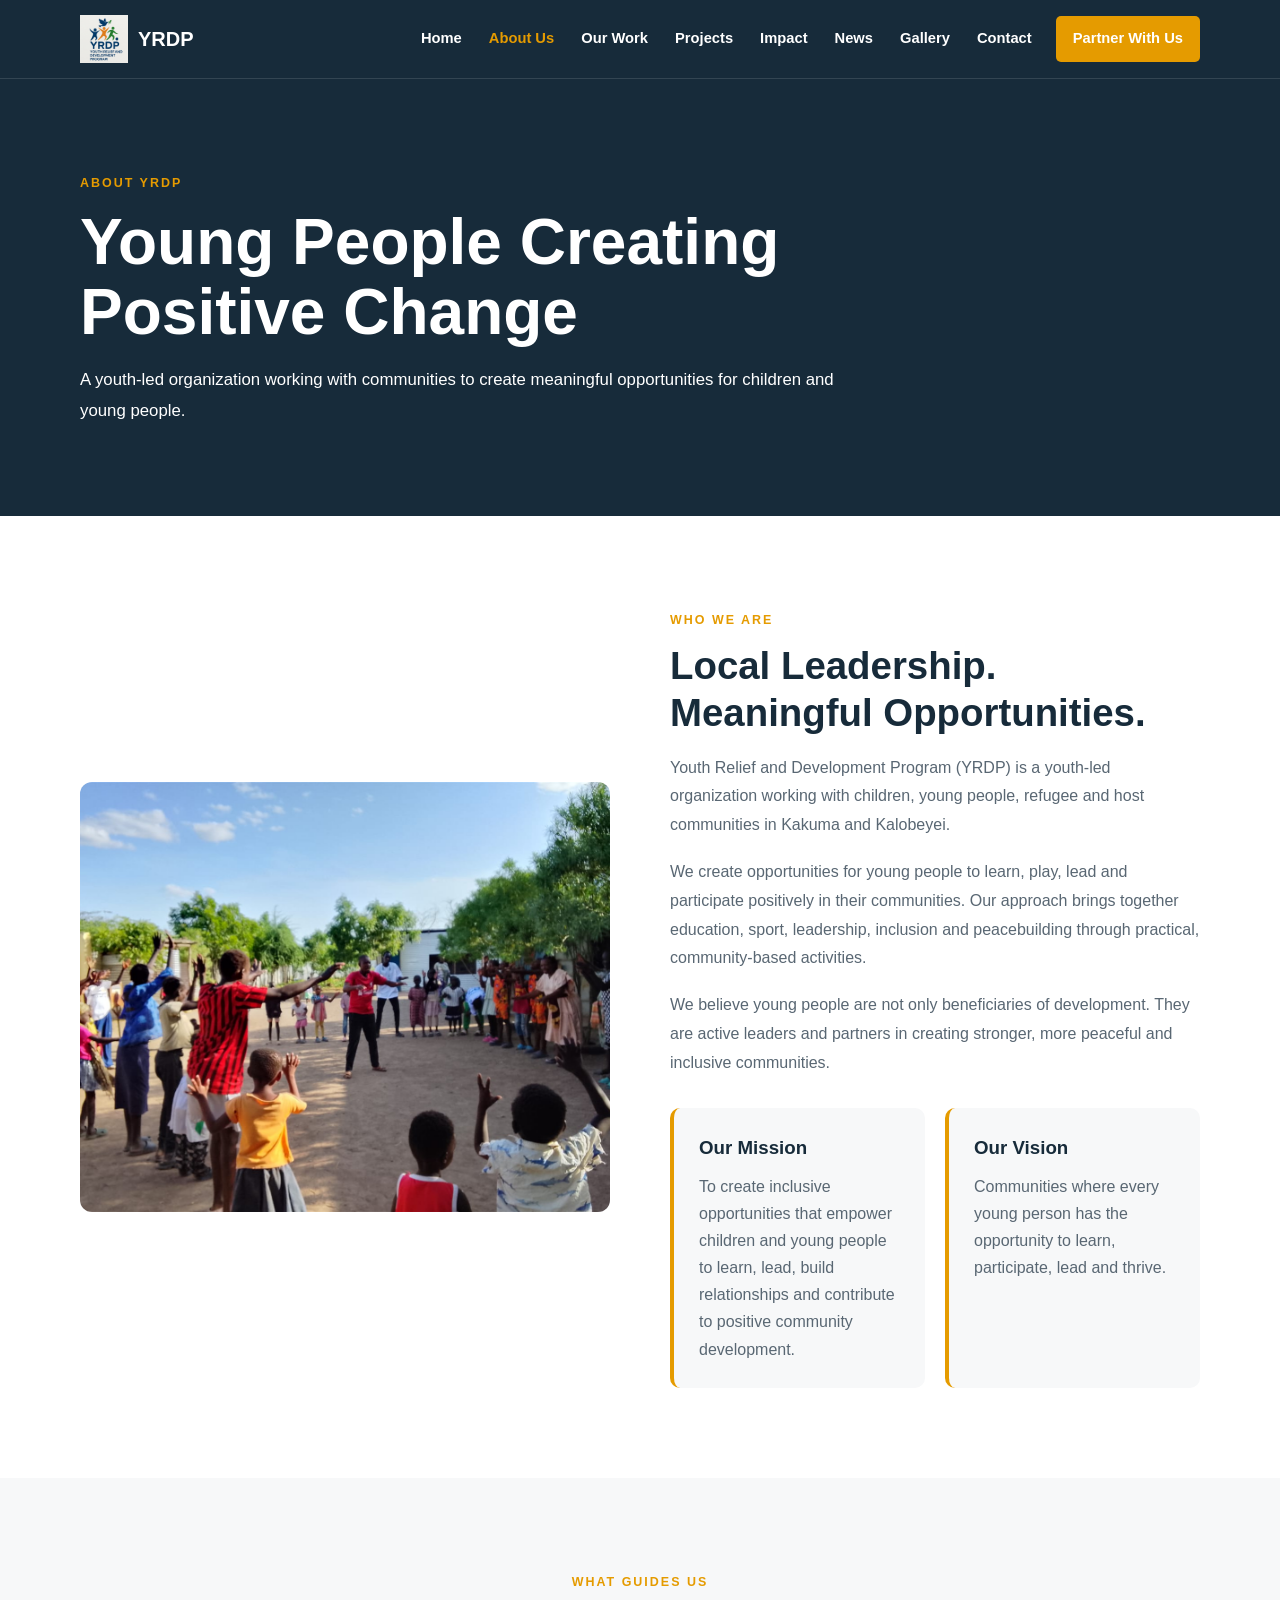
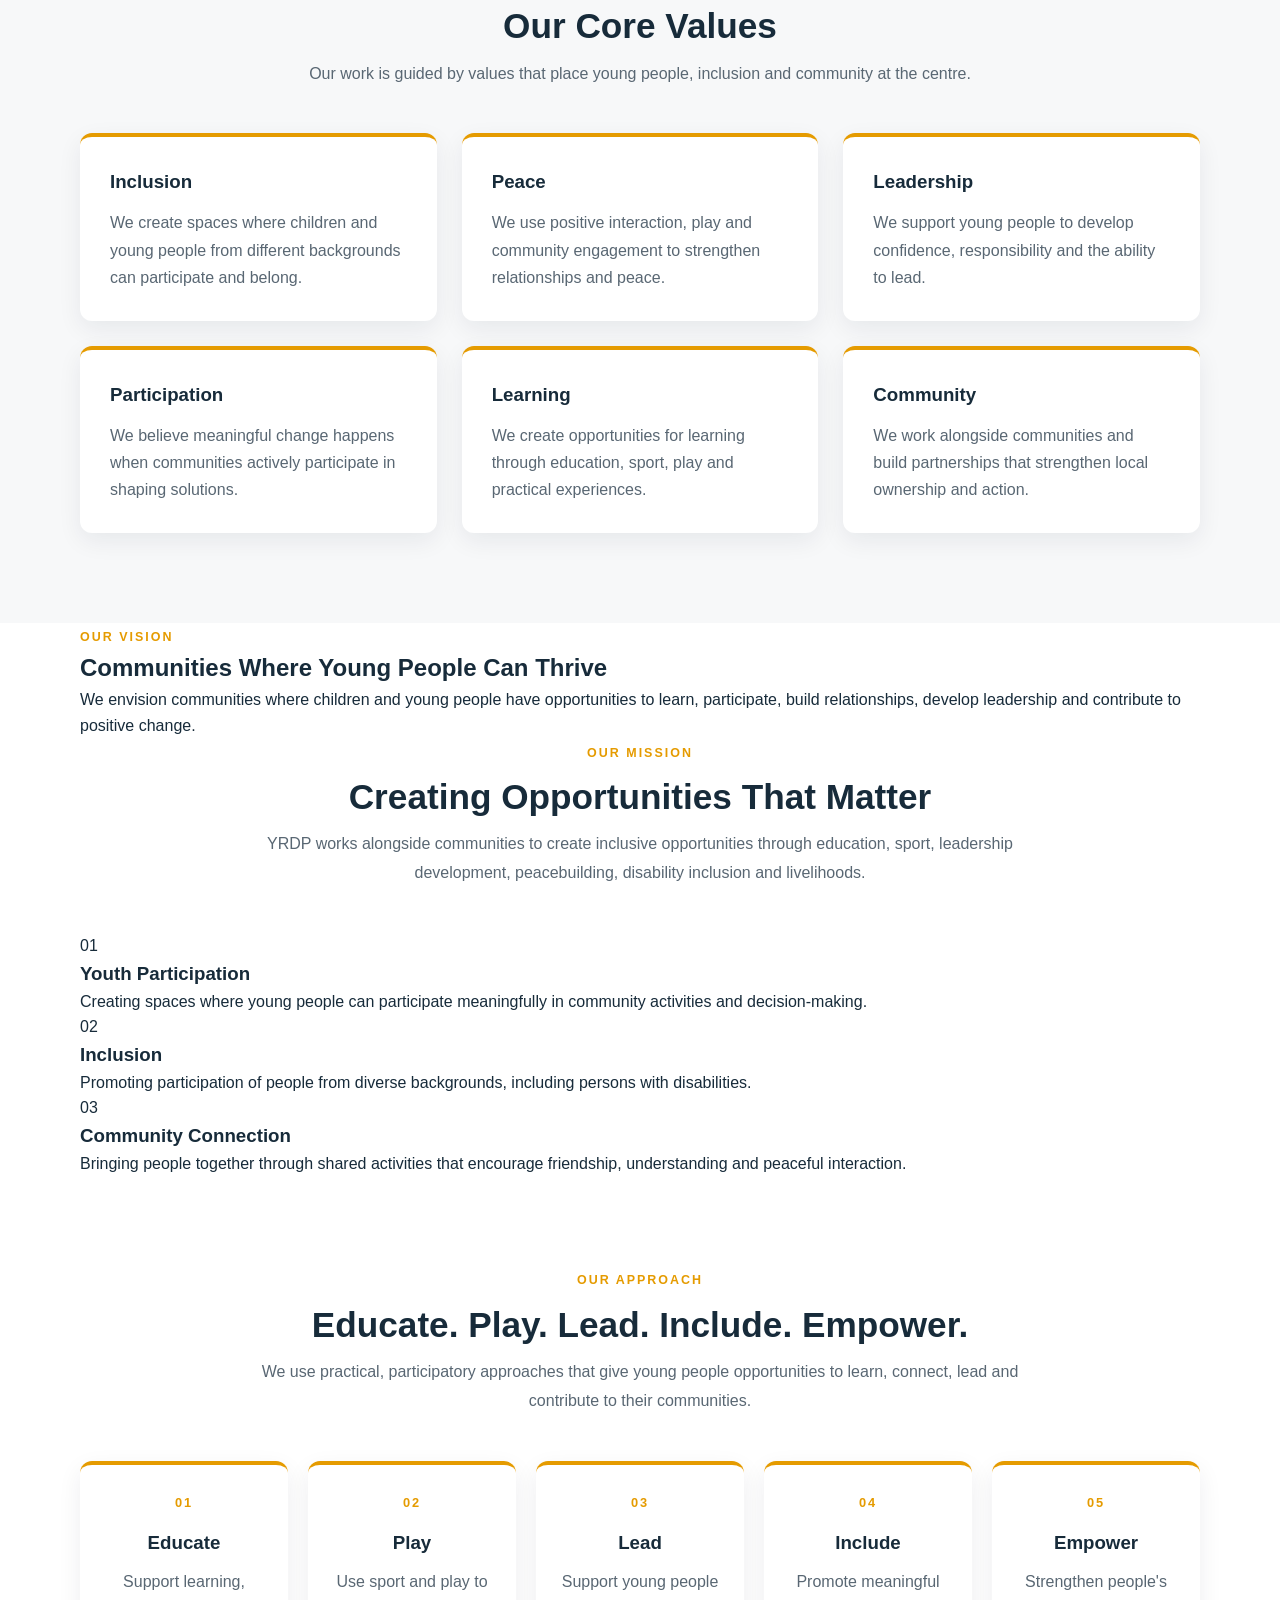
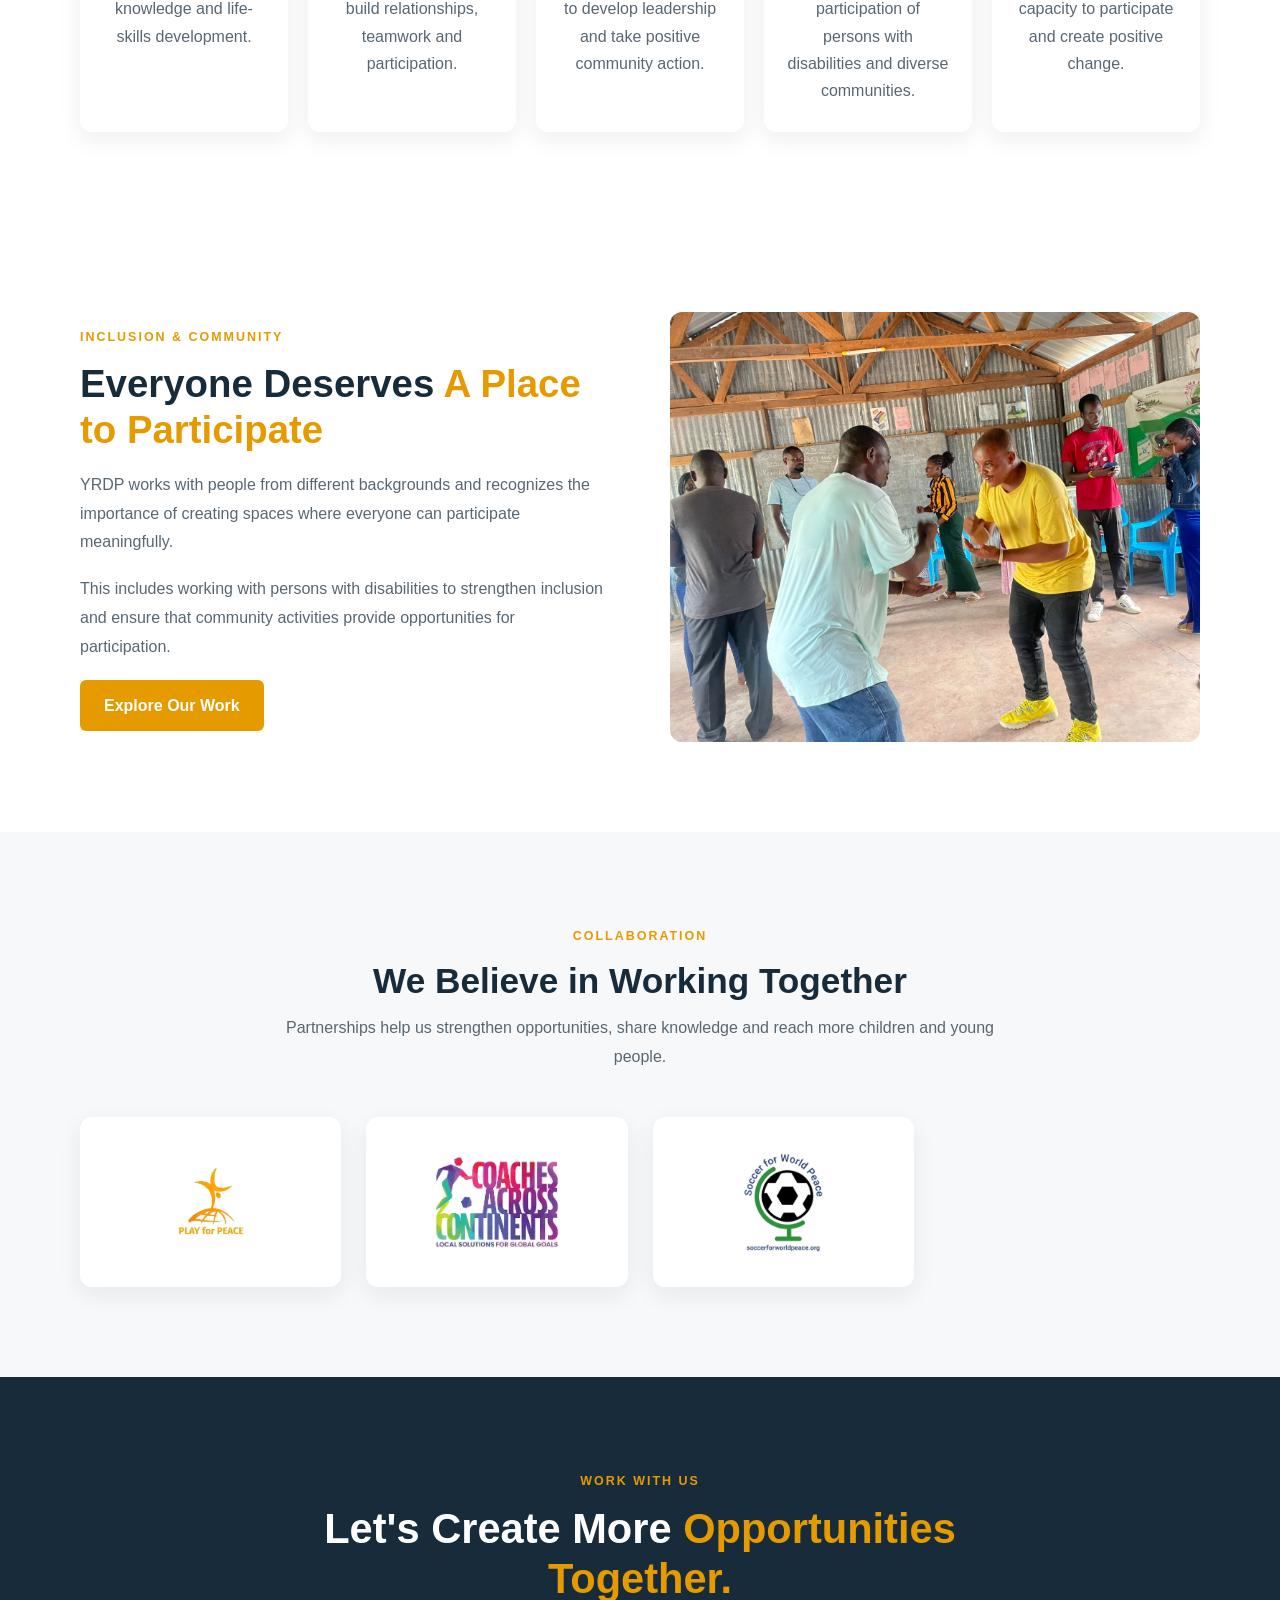
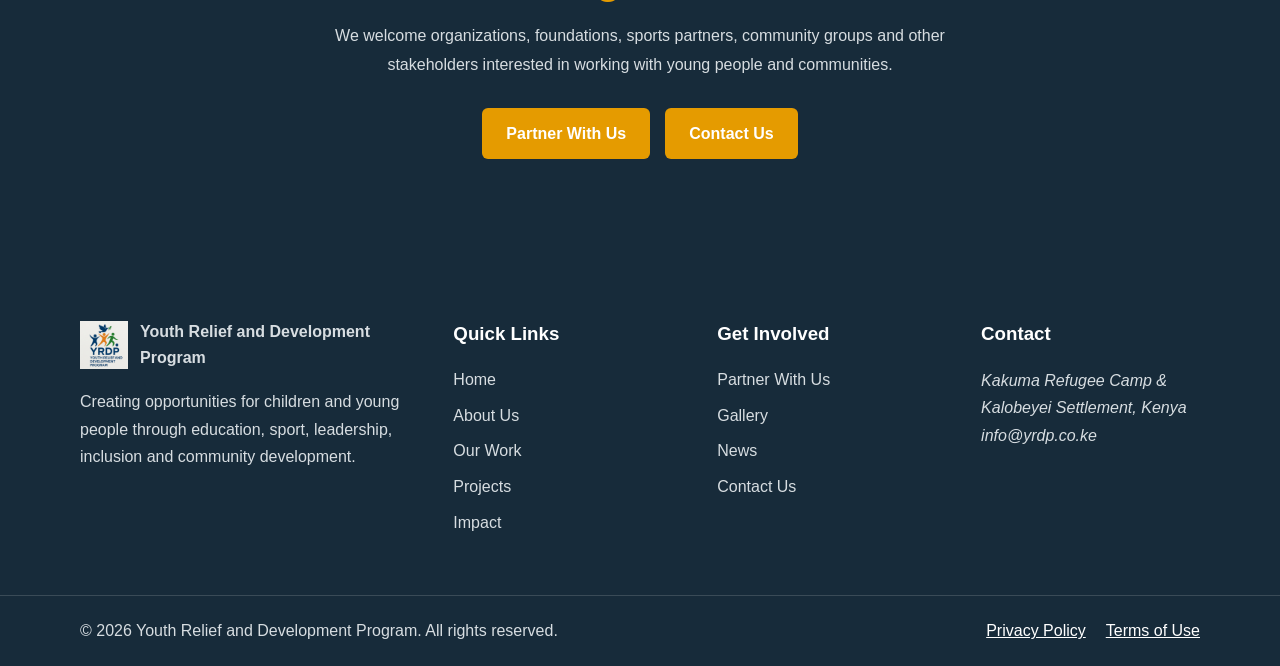
==== commit 27d5ca55: "Update about.html" ====
--- a/about.html
+++ b/about.html
@@ -2,797 +2,40 @@
 <html lang="en">
 
 <head>
-    <meta charset="UTF-8"><!DOCTYPE html>
-<html lang="en">
-
-<head>
+
     <meta charset="UTF-8">
-    <meta name="viewport" content="width=device-width, initial-scale=1.0">
+
+    <meta name="viewport"
+          content="width=device-width, initial-scale=1.0">
 
     <title>About Us | YRDP</title>
 
     <meta name="description"
-        content="Learn about Youth Relief and Development Program, a youth-led organization working with children, young people and communities in Kakuma and Kalobeyei.">
-
-    <meta name="author" content="Youth Relief and Development Program">
+          content="Learn about Youth Relief and Development Program, a youth-led organization working with children, young people and communities in Kakuma and Kalobeyei.">
+
+    <meta name="author"
+          content="Youth Relief and Development Program">
 
     <link rel="icon" href="images/favicon.ico">
 
-    <link rel="preconnect" href="https://fonts.googleapis.com">
-    <link rel="preconnect" href="https://fonts.gstatic.com" crossorigin>
-
-    <link
-        href="https://fonts.googleapis.com/css2?family=Poppins:wght@300;400;500;600;700&display=swap"
-        rel="stylesheet">
-
-    <link rel="stylesheet" href="css/style.css">
+    <link rel="preconnect"
+          href="https://fonts.googleapis.com">
+
+    <link rel="preconnect"
+          href="https://fonts.gstatic.com"
+          crossorigin>
+
+    <link href="https://fonts.googleapis.com/css2?family=Poppins:wght@300;400;500;600;700&display=swap"
+          rel="stylesheet">
+
+    <link rel="stylesheet"
+          href="css/style.css">
+
 </head>
 
+
 <body>
 
-<!-- ==================== NAVIGATION ==================== -->
-
-<header class="site-header">
-
-    <nav class="navbar">
-
-        <div class="container nav-container">
-
-            <a href="index.html" class="logo">
-                <img src="images/logo.png" alt="YRDP Logo">
-                <span>YRDP</span>
-            </a>
-
-            <button
-                class="menu-toggle"
-                id="menu-toggle"
-                aria-label="Open navigation menu"
-                aria-expanded="false">
-
-                <span></span>
-                <span></span>
-                <span></span>
-
-            </button>
-
-            <ul class="nav-links" id="nav-links">
-
-                <li><a href="index.html">Home</a></li>
-
-                <li>
-                    <a href="about.html" class="active">
-                        About Us
-                    </a>
-                </li>
-
-                <li><a href="programs.html">Our Work</a></li>
-
-                <li><a href="projects.html">Projects</a></li>
-
-                <li><a href="impact.html">Impact</a></li>
-
-                <li><a href="news.html">News</a></li>
-
-                <li><a href="gallery.html">Gallery</a></li>
-
-                <li><a href="contact.html">Contact</a></li>
-
-                <li>
-                    <a href="partner.html" class="nav-button">
-                        Partner With Us
-                    </a>
-                </li>
-
-            </ul>
-
-        </div>
-
-    </nav>
-
-</header>
-
-
-<!-- ==================== PAGE CONTENT ==================== -->
-
-<main>
-
-    <!-- ==================== PAGE HERO ==================== -->
-
-    <section class="page-hero">
-
-        <div class="container">
-
-            <span class="section-tag">
-                ABOUT YRDP
-            </span>
-
-            <h1>
-                Young People Creating
-                <span>Positive Change</span>
-            </h1>
-
-            <p>
-                A youth-led organization working with communities
-                to create meaningful opportunities for children
-                and young people.
-            </p>
-
-        </div>
-
-    </section>
-
-
-    <!-- ==================== WHO WE ARE ==================== -->
-
-    <section class="about-preview">
-
-        <div class="container about-grid">
-
-            <div class="about-image">
-
-                <img
-                    src="images/about-us.jpg"
-                    alt="YRDP children and young people participating in a community activity"
-                    loading="lazy">
-
-            </div>
-
-
-            <div class="about-content">
-
-                <span class="section-tag">
-                    WHO WE ARE
-                </span>
-
-                <h2>
-                    Local Leadership.
-                    Meaningful Opportunities.
-                </h2>
-
-                <p>
-                    Youth Relief and Development Program (YRDP) is a
-                    youth-led organization working with children, young
-                    people, refugee and host communities in Kakuma and
-                    Kalobeyei.
-                </p>
-
-                <p>
-                    We create opportunities for young people to learn,
-                    play, lead and participate positively in their
-                    communities. Our approach brings together education,
-                    sport, leadership, inclusion and peacebuilding through
-                    practical, community-based activities.
-                </p>
-
-                <p>
-                    We believe young people are not only beneficiaries of
-                    development. They are active leaders and partners in
-                    creating stronger, more peaceful and inclusive
-                    communities.
-                </p>
-
-                <div class="about-highlights">
-
-                    <div class="highlight">
-
-                        <h3>Our Mission</h3>
-
-                        <p>
-                            To create inclusive opportunities that empower
-                            children and young people to learn, lead, build
-                            relationships and contribute to positive
-                            community development.
-                        </p>
-
-                    </div>
-
-
-                    <div class="highlight">
-
-                        <h3>Our Vision</h3>
-
-                        <p>
-                            Communities where every young person has the
-                            opportunity to learn, participate, lead and
-                            thrive.
-                        </p>
-
-                    </div>
-
-                </div>
-
-            </div>
-
-        </div>
-
-    </section>
-
-
-    <!-- ==================== CORE VALUES ==================== -->
-
-    <section class="values-section">
-
-        <div class="container">
-
-            <div class="section-heading">
-
-                <span class="section-tag">
-                    WHAT GUIDES US
-                </span>
-
-                <h2>
-                    Our Core Values
-                </h2>
-
-                <p>
-                    Our work is guided by values that place young people,
-                    inclusion and community at the centre.
-                </p>
-
-            </div>
-
-
-            <div class="values-grid">
-
-                <div class="value-card">
-                    <h3>Inclusion</h3>
-                    <p>
-                        We create spaces where children and young people
-                        from different backgrounds can participate and belong.
-                    </p>
-                </div>
-
-                <div class="value-card">
-                    <h3>Peace</h3>
-                    <p>
-                        We use positive interaction, play and community
-                        engagement to strengthen relationships and peace.
-                    </p>
-                </div>
-
-                <div class="value-card">
-                    <h3>Leadership</h3>
-                    <p>
-                        We support young people to develop confidence,
-                        responsibility and the ability to lead.
-                    </p>
-                </div>
-
-                <div class="value-card">
-                    <h3>Participation</h3>
-                    <p>
-                        We believe meaningful change happens when communities
-                        actively participate in shaping solutions.
-                    </p>
-                </div>
-
-                <div class="value-card">
-                    <h3>Learning</h3>
-                    <p>
-                        We create opportunities for learning through
-                        education, sport, play and practical experiences.
-                    </p>
-                </div>
-
-                <div class="value-card">
-                    <h3>Community</h3>
-                    <p>
-                        We work alongside communities and build partnerships
-                        that strengthen local ownership and action.
-                    </p>
-                </div>
-
-            </div>
-
-        </div>
-
-    </section>
-
-
-    <!-- ==================== OUR VISION ==================== -->
-
-    <section class="vision-section">
-
-        <div class="container">
-
-            <div class="vision-content">
-
-                <span class="section-tag">
-                    OUR VISION
-                </span>
-
-                <h2>
-                    Communities Where
-                    <span>Young People Can Thrive</span>
-                </h2>
-
-                <p>
-                    We envision communities where children and young
-                    people have opportunities to learn, participate,
-                    build relationships, develop leadership and
-                    contribute to positive change.
-                </p>
-
-            </div>
-
-        </div>
-
-    </section>
-
-
-    <!-- ==================== OUR MISSION ==================== -->
-
-    <section class="mission-section">
-
-        <div class="container">
-
-            <div class="section-heading">
-
-                <span class="section-tag">
-                    OUR MISSION
-                </span>
-
-                <h2>
-                    Creating Opportunities
-                    <span>That Matter</span>
-                </h2>
-
-                <p>
-                    YRDP works alongside communities to create
-                    inclusive opportunities through education,
-                    sport, leadership development, peacebuilding,
-                    disability inclusion and livelihoods.
-                </p>
-
-            </div>
-
-
-            <div class="mission-grid">
-
-                <article class="mission-card">
-
-                    <span class="mission-number">01</span>
-
-                    <h3>Youth Participation</h3>
-
-                    <p>
-                        Creating spaces where young people can
-                        participate meaningfully in community
-                        activities and decision-making.
-                    </p>
-
-                </article>
-
-
-                <article class="mission-card">
-
-                    <span class="mission-number">02</span>
-
-                    <h3>Inclusion</h3>
-
-                    <p>
-                        Promoting participation of people from
-                        diverse backgrounds, including persons
-                        with disabilities.
-                    </p>
-
-                </article>
-
-
-                <article class="mission-card">
-
-                    <span class="mission-number">03</span>
-
-                    <h3>Community Connection</h3>
-
-                    <p>
-                        Bringing people together through shared
-                        activities that encourage friendship,
-                        understanding and peaceful interaction.
-                    </p>
-
-                </article>
-
-            </div>
-
-        </div>
-
-    </section>
-
-
-    <!-- ==================== OUR APPROACH ==================== -->
-
-    <section class="approach-section">
-
-        <div class="container">
-
-            <div class="section-heading">
-
-                <span class="section-tag">
-                    OUR APPROACH
-                </span>
-
-                <h2>
-                    Educate. Play. Lead.
-                    <span>Include. Empower.</span>
-                </h2>
-
-                <p>
-                    We use practical, participatory approaches that
-                    enable young people and communities to learn,
-                    connect and take positive action.
-                </p>
-
-            </div>
-
-
-            <div class="approach-grid">
-
-                <article class="approach-card">
-
-                    <div class="approach-icon">01</div>
-
-                    <h3>Educate</h3>
-
-                    <p>
-                        Support learning, knowledge and
-                        life-skills development.
-                    </p>
-
-                </article>
-
-
-                <article class="approach-card">
-
-                    <div class="approach-icon">02</div>
-
-                    <h3>Play</h3>
-
-                    <p>
-                        Use sport and play to build relationships,
-                        teamwork and participation.
-                    </p>
-
-                </article>
-
-
-                <article class="approach-card">
-
-                    <div class="approach-icon">03</div>
-
-                    <h3>Lead</h3>
-
-                    <p>
-                        Support young people to develop leadership
-                        and take positive community action.
-                    </p>
-
-                </article>
-
-
-                <article class="approach-card">
-
-                    <div class="approach-icon">04</div>
-
-                    <h3>Include</h3>
-
-                    <p>
-                        Promote meaningful participation of persons
-                        with disabilities and diverse communities.
-                    </p>
-
-                </article>
-
-
-                <article class="approach-card">
-
-                    <div class="approach-icon">05</div>
-
-                    <h3>Empower</h3>
-
-                    <p>
-                        Strengthen people's capacity to participate
-                        and create positive change.
-                    </p>
-
-                </article>
-
-            </div>
-
-        </div>
-
-    </section>
-
-
-    <!-- ==================== INCLUSION & COMMUNITY ==================== -->
-
-    <section class="inclusion-section">
-
-        <div class="container inclusion-grid">
-
-            <div class="inclusion-content">
-
-                <span class="section-tag">
-                    INCLUSION & COMMUNITY
-                </span>
-
-                <h2>
-                    Everyone Deserves
-                    <span>A Place to Participate</span>
-                </h2>
-
-                <p>
-                    YRDP works with people from different backgrounds
-                    and recognizes the importance of creating spaces
-                    where everyone can participate meaningfully.
-                </p>
-
-                <p>
-                    This includes working with persons with disabilities
-                    to strengthen inclusion and ensure that community
-                    activities provide opportunities for participation.
-                </p>
-
-                <a
-                    href="programs.html"
-                    class="btn">
-                    Explore Our Work
-                </a>
-
-            </div>
-
-
-            <div class="inclusion-image">
-
-                <img
-                    src="images/inclusion.jpg"
-                    alt="Inclusive YRDP community activity"
-                    loading="lazy">
-
-            </div>
-
-        </div>
-
-    </section>
-
-
-    <!-- ==================== PARTNERSHIPS ==================== -->
-
-    <section class="partners-section">
-
-        <div class="container">
-
-            <div class="section-heading">
-
-                <span class="section-tag">
-                    COLLABORATION
-                </span>
-
-                <h2>
-                    We Believe in
-                    <span>Working Together</span>
-                </h2>
-
-                <p>
-                    Partnerships help us strengthen opportunities,
-                    share knowledge and reach more children and
-                    young people.
-                </p>
-
-            </div>
-
-
-            <div class="partners-grid">
-
-                <div class="partner-card">
-
-                    <img
-                        src="images/partners/playforpeace-logo.png"
-                        alt="Play for Peace"
-                        loading="lazy">
-
-                </div>
-
-
-                <div class="partner-card">
-
-                    <img
-                        src="images/partners/coaches-logo.png"
-                        alt="Coaches Across Continents"
-                        loading="lazy">
-
-                </div>
-
-
-                <div class="partner-card">
-
-                    <img
-                        src="images/partners/soccer-logo.png"
-                        alt="Soccer for World Peace"
-                        loading="lazy">
-
-                </div>
-
-            </div>
-
-        </div>
-
-    </section>
-
-
-    <!-- ==================== PARTNERSHIP CTA ==================== -->
-
-    <section class="cta-section">
-
-        <div class="container cta-content">
-
-            <span class="section-tag">
-                WORK WITH US
-            </span>
-
-            <h2>
-                Let's Create More
-                <span>Opportunities Together.</span>
-            </h2>
-
-            <p>
-                We welcome organizations, foundations, sports partners,
-                community groups and other stakeholders interested in
-                working with young people and communities.
-            </p>
-
-            <div class="cta-actions">
-
-                <a href="partner.html" class="btn">
-                    Partner With Us
-                </a>
-
-                <a href="contact.html" class="btn btn-outline">
-                    Contact Us
-                </a>
-
-            </div>
-
-        </div>
-
-    </section>
-
-</main>
-
-
-<!-- ==================== FOOTER ==================== -->
-
-<footer class="site-footer">
-
-    <div class="container footer-grid">
-
-        <div class="footer-column">
-
-            <a href="index.html" class="footer-logo">
-
-                <img src="images/logo.png" alt="YRDP Logo">
-
-                <span>
-                    Youth Relief and Development Program
-                </span>
-
-            </a>
-
-            <p>
-                Creating opportunities for children and young
-                people through education, sport, leadership,
-                inclusion and community development.
-            </p>
-
-        </div>
-
-
-        <div class="footer-column">
-
-            <h3>Quick Links</h3>
-
-            <ul>
-                <li><a href="index.html">Home</a></li>
-                <li><a href="about.html">About Us</a></li>
-                <li><a href="programs.html">Our Work</a></li>
-                <li><a href="projects.html">Projects</a></li>
-                <li><a href="impact.html">Impact</a></li>
-            </ul>
-
-        </div>
-
-
-        <div class="footer-column">
-
-            <h3>Get Involved</h3>
-
-            <ul>
-                <li><a href="partner.html">Partner With Us</a></li>
-                <li><a href="gallery.html">Gallery</a></li>
-                <li><a href="news.html">News</a></li>
-                <li><a href="contact.html">Contact Us</a></li>
-            </ul>
-
-        </div>
-
-
-        <div class="footer-column">
-
-            <h3>Contact</h3>
-
-            <address>
-
-                <p>
-                    Kakuma Refugee Camp &
-                    Kalobeyei Settlement, Kenya
-                </p>
-
-                <p>
-                    <a href="mailto:info@yrdp.co.ke">
-                        info@yrdp.co.ke
-                    </a>
-                </p>
-
-            </address>
-
-        </div>
-
-    </div>
-
-
-    <div class="footer-bottom">
-
-        <div class="container footer-bottom-content">
-
-            <p>
-                © 2026 Youth Relief and Development Program.
-                All rights reserved.
-            </p>
-
-            <div>
-                <a href="#">Privacy Policy</a>
-                <a href="#">Terms of Use</a>
-            </div>
-
-        </div>
-
-    </div>
-
-</footer>
-
-
-<script src="script/script.js"></script>
-
-</body>
-</html>
-    <meta name="viewport" content="width=device-width, initial-scale=1.0">
-
-    <title>About Us | YRDP</title>
-
-    <meta name="description"
-        content="Learn about Youth Relief and Development Program, a youth-led organization working with children, young people and communities in Kakuma and Kalobeyei.">
-
-    <meta name="author"
-        content="Youth Relief and Development Program">
-
-    <link rel="icon" href="images/favicon.ico">
-
-    <link rel="preconnect"
-        href="https://fonts.googleapis.com">
-
-    <link rel="preconnect"
-        href="https://fonts.gstatic.com"
-        crossorigin>
-
-    <link href="https://fonts.googleapis.com/css2?family=Poppins:wght@300;400;500;600;700&display=swap"
-        rel="stylesheet">
-
-    <link rel="stylesheet"
-        href="css/style.css">
-</head>
-
-
-<body>
 
 <!-- =====================================================
      NAVIGATION
@@ -822,9 +65,11 @@
                 aria-label="Open navigation menu"
                 aria-expanded="false"
             >
+
                 <span></span>
                 <span></span>
                 <span></span>
+
             </button>
 
 
@@ -961,23 +206,25 @@
             </h2>
 
             <p>
-                Youth Relief and Development Program (YRDP) is a youth-led
-                organization working with children, young people, refugee
-                and host communities in Kakuma and Kalobeyei.
-            </p>
-
-            <p>
-                We create opportunities for young people to learn, play,
-                lead and participate positively in their communities.
-                Our approach brings together education, sport, leadership,
-                inclusion and peacebuilding through practical,
-                community-based activities.
+                Youth Relief and Development Program (YRDP) is a
+                youth-led organization working with children, young
+                people, refugee and host communities in Kakuma and
+                Kalobeyei.
+            </p>
+
+            <p>
+                We create opportunities for young people to learn,
+                play, lead and participate positively in their
+                communities. Our approach brings together education,
+                sport, leadership, inclusion and peacebuilding through
+                practical, community-based activities.
             </p>
 
             <p>
                 We believe young people are not only beneficiaries of
                 development. They are active leaders and partners in
-                creating stronger, more peaceful and inclusive communities.
+                creating stronger, more peaceful and inclusive
+                communities.
             </p>
 
 
@@ -985,13 +232,15 @@
 
                 <div class="highlight">
 
-                    <h3>Our Mission</h3>
+                    <h3>
+                        Our Mission
+                    </h3>
 
                     <p>
                         To create inclusive opportunities that empower
                         children and young people to learn, lead, build
-                        relationships and contribute to positive community
-                        development.
+                        relationships and contribute to positive
+                        community development.
                     </p>
 
                 </div>
@@ -999,11 +248,14 @@
 
                 <div class="highlight">
 
-                    <h3>Our Vision</h3>
+                    <h3>
+                        Our Vision
+                    </h3>
 
                     <p>
                         Communities where every young person has the
-                        opportunity to learn, participate, lead and thrive.
+                        opportunity to learn, participate, lead and
+                        thrive.
                     </p>
 
                 </div>
@@ -1048,11 +300,14 @@
 
             <div class="value-card">
 
-                <h3>Inclusion</h3>
+                <h3>
+                    Inclusion
+                </h3>
 
                 <p>
                     We create spaces where children and young people
-                    from different backgrounds can participate and belong.
+                    from different backgrounds can participate and
+                    belong.
                 </p>
 
             </div>
@@ -1060,7 +315,9 @@
 
             <div class="value-card">
 
-                <h3>Peace</h3>
+                <h3>
+                    Peace
+                </h3>
 
                 <p>
                     We use positive interaction, play and community
@@ -1072,7 +329,9 @@
 
             <div class="value-card">
 
-                <h3>Leadership</h3>
+                <h3>
+                    Leadership
+                </h3>
 
                 <p>
                     We support young people to develop confidence,
@@ -1084,11 +343,14 @@
 
             <div class="value-card">
 
-                <h3>Participation</h3>
-
-                <p>
-                    We believe meaningful change happens when communities
-                    actively participate in shaping solutions.
+                <h3>
+                    Participation
+                </h3>
+
+                <p>
+                    We believe meaningful change happens when
+                    communities actively participate in shaping
+                    solutions.
                 </p>
 
             </div>
@@ -1096,7 +358,9 @@
 
             <div class="value-card">
 
-                <h3>Learning</h3>
+                <h3>
+                    Learning
+                </h3>
 
                 <p>
                     We create opportunities for learning through
@@ -1108,14 +372,150 @@
 
             <div class="value-card">
 
-                <h3>Community</h3>
-
-                <p>
-                    We work alongside communities and build partnerships
-                    that strengthen local ownership and action.
+                <h3>
+                    Community
+                </h3>
+
+                <p>
+                    We work alongside communities and build
+                    partnerships that strengthen local ownership
+                    and action.
                 </p>
 
             </div>
+
+        </div>
+
+    </div>
+
+</section>
+
+
+
+<!-- =====================================================
+     OUR VISION
+===================================================== -->
+
+<section class="vision-section">
+
+    <div class="container">
+
+        <div class="vision-content">
+
+            <span class="section-tag">
+                OUR VISION
+            </span>
+
+            <h2>
+                Communities Where
+                <span>Young People Can Thrive</span>
+            </h2>
+
+            <p>
+                We envision communities where children and young
+                people have opportunities to learn, participate,
+                build relationships, develop leadership and
+                contribute to positive change.
+            </p>
+
+        </div>
+
+    </div>
+
+</section>
+
+
+
+<!-- =====================================================
+     OUR MISSION
+===================================================== -->
+
+<section class="mission-section">
+
+    <div class="container">
+
+        <div class="section-heading">
+
+            <span class="section-tag">
+                OUR MISSION
+            </span>
+
+            <h2>
+                Creating Opportunities
+                <span>That Matter</span>
+            </h2>
+
+            <p>
+                YRDP works alongside communities to create
+                inclusive opportunities through education,
+                sport, leadership development, peacebuilding,
+                disability inclusion and livelihoods.
+            </p>
+
+        </div>
+
+
+        <!-- MISSION CARDS -->
+
+        <div class="mission-grid">
+
+
+            <article class="mission-card">
+
+                <span class="mission-number">
+                    01
+                </span>
+
+                <h3>
+                    Youth Participation
+                </h3>
+
+                <p>
+                    Creating spaces where young people can
+                    participate meaningfully in community
+                    activities and decision-making.
+                </p>
+
+            </article>
+
+
+            <article class="mission-card">
+
+                <span class="mission-number">
+                    02
+                </span>
+
+                <h3>
+                    Inclusion
+                </h3>
+
+                <p>
+                    Promoting participation of people from
+                    diverse backgrounds, including persons
+                    with disabilities.
+                </p>
+
+            </article>
+
+
+            <article class="mission-card">
+
+                <span class="mission-number">
+                    03
+                </span>
+
+                <h3>
+                    Community Connection
+                </h3>
+
+                <p>
+                    Bringing people together through shared
+                    activities that encourage friendship,
+                    understanding and peaceful interaction.
+                </p>
+
+            </article>
+
 
         </div>
 
@@ -1145,9 +545,9 @@
             </h2>
 
             <p>
-                We use practical, participatory approaches that give
-                young people opportunities to learn, connect, lead
-                and contribute to their communities.
+                We use practical, participatory approaches that
+                give young people opportunities to learn, connect,
+                lead and contribute to their communities.
             </p>
 
         </div>
@@ -1256,6 +656,7 @@
 
 <!-- =====================================================
      INCLUSION & COMMUNITY
+     IMAGE INCLUDED
 ===================================================== -->
 
 <section class="football-section">
@@ -1349,7 +750,7 @@
             <div class="partner-card">
 
                 <img
-                    src="images/partners/playforpeace-logo.png"
+                    src="images/partners/playforpeacelogo.png"
                     alt="Play for Peace"
                     loading="lazy"
                 >
--- a/css/style.css
+++ b/css/style.css
@@ -1,11 +1,11 @@
 /* =========================================================
    YRDP WEBSITE — MAIN STYLESHEET
-========================================================= */
+   ========================================================= */
 
 
 /* =========================================================
    1. RESET
-========================================================= */
+   ========================================================= */
 
 * {
     margin: 0;
@@ -42,7 +42,7 @@
 
 /* =========================================================
    2. GLOBAL
-========================================================= */
+   ========================================================= */
 
 .container {
     width: min(1120px, 92%);
@@ -58,6 +58,15 @@
     text-transform: uppercase;
 }
 
+.section-label {
+    display: inline-block;
+    font-size: 0.78rem;
+    font-weight: 700;
+    letter-spacing: 2px;
+    color: #e59b00;
+    text-transform: uppercase;
+}
+
 .section-heading {
     max-width: 760px;
     margin: 0 auto 45px;
@@ -68,10 +77,6 @@
     margin: 12px 0;
     font-size: 2.2rem;
     line-height: 1.2;
-}
-
-.section-heading h2 span {
-    color: #e59b00;
 }
 
 .section-heading p {
@@ -97,21 +102,10 @@
     opacity: 0.92;
 }
 
-.btn-outline {
-    background: transparent;
-    border: 1px solid #e59b00;
-    color: #e59b00;
-}
-
-.btn-outline:hover {
-    background: #e59b00;
-    color: #ffffff;
-}
-
 
 /* =========================================================
    3. HEADER / NAVIGATION
-========================================================= */
+   ========================================================= */
 
 .site-header {
     position: relative;
@@ -211,7 +205,7 @@
 
 /* =========================================================
    4. PAGE HERO
-========================================================= */
+   ========================================================= */
 
 .page-hero {
     padding: 90px 0;
@@ -228,7 +222,7 @@
 }
 
 .page-hero h1 span {
-    color: #e59b00;
+    color: #ffffff;
 }
 
 .page-hero p {
@@ -238,10 +232,15 @@
     color: #ffffff;
 }
 
+.page-hero .section-tag,
+.page-hero .section-label {
+    color: #e59b00;
+}
+
 
 /* =========================================================
    5. HOME HERO
-========================================================= */
+   ========================================================= */
 
 .hero {
     width: 100%;
@@ -271,7 +270,7 @@
 .hero-label {
     display: block;
     margin-bottom: 24px;
-    color: #ffffff;
+    color: #ffffff !important;
     font-size: 0.9rem;
     font-weight: 400;
     letter-spacing: 0.5px;
@@ -281,7 +280,7 @@
 .hero h1 {
     margin: 0 0 25px;
     max-width: 700px;
-    color: #ffffff;
+    color: #ffffff !important;
     font-size: clamp(3.5rem, 7vw, 5.2rem);
     font-weight: 700;
     line-height: 0.98;
@@ -289,13 +288,13 @@
 }
 
 .hero h1 span {
-    color: #ffffff;
+    color: #ffffff !important;
 }
 
 .hero p {
     max-width: 700px;
     margin: 0;
-    color: #ffffff;
+    color: #ffffff !important;
     font-size: 1rem;
     font-weight: 400;
     line-height: 1.9;
@@ -311,12 +310,11 @@
 
 
 /* =========================================================
-   6. ABOUT PAGE — WHO WE ARE
-========================================================= */
-
-.about-preview {
-    padding: 90px 0;
-    background: #ffffff;
+   6. ABOUT
+   ========================================================= */
+
+.about-section {
+    padding: 90px 0;
 }
 
 .about-grid {
@@ -328,13 +326,13 @@
 
 .about-image {
     overflow: hidden;
-    border-radius: 14px;
+    border-radius: 12px;
 }
 
 .about-image img {
     display: block;
     width: 100%;
-    height: 460px;
+    height: 430px;
     object-fit: cover;
 }
 
@@ -342,7 +340,6 @@
     margin: 12px 0 18px;
     font-size: 2.4rem;
     line-height: 1.2;
-    color: #172b3a;
 }
 
 .about-content p {
@@ -353,8 +350,13 @@
 
 
 /* =========================================================
-   7. ABOUT PAGE — MISSION & VISION
-========================================================= */
+   7. ABOUT PAGE
+   ========================================================= */
+
+.about-preview {
+    padding: 90px 0;
+    background: #ffffff;
+}
 
 .about-highlights {
     display: grid;
@@ -381,11 +383,6 @@
     line-height: 1.7;
 }
 
-
-/* =========================================================
-   8. ABOUT PAGE — CORE VALUES
-========================================================= */
-
 .values-section {
     padding: 90px 0;
     background: #f7f8f9;
@@ -403,13 +400,6 @@
     border-radius: 12px;
     box-shadow: 0 8px 25px rgba(20, 35, 51, 0.07);
     border-top: 4px solid #e59b00;
-    transition: transform 0.25s ease,
-                box-shadow 0.25s ease;
-}
-
-.value-card:hover {
-    transform: translateY(-4px);
-    box-shadow: 0 14px 30px rgba(20, 35, 51, 0.11);
 }
 
 .value-card h3 {
@@ -423,11 +413,6 @@
     line-height: 1.7;
 }
 
-
-/* =========================================================
-   9. ABOUT PAGE — APPROACH
-========================================================= */
-
 .approach-section {
     padding: 90px 0;
     background: #ffffff;
@@ -446,13 +431,6 @@
     box-shadow: 0 8px 25px rgba(20, 35, 51, 0.07);
     text-align: center;
     border-top: 4px solid #e59b00;
-    transition: transform 0.25s ease,
-                box-shadow 0.25s ease;
-}
-
-.approach-card:hover {
-    transform: translateY(-4px);
-    box-shadow: 0 14px 30px rgba(20, 35, 51, 0.11);
 }
 
 .approach-icon {
@@ -476,8 +454,8 @@
 
 
 /* =========================================================
-   10. PROGRAMS / OUR WORK
-========================================================= */
+   8. PROGRAMS / OUR WORK
+   ========================================================= */
 
 .programs-section {
     padding: 90px 0;
@@ -496,8 +474,7 @@
     background: #ffffff;
     border-radius: 12px;
     box-shadow: 0 8px 25px rgba(20, 35, 51, 0.08);
-    transition: transform 0.25s ease,
-                box-shadow 0.25s ease;
+    transition: transform 0.25s ease, box-shadow 0.25s ease;
 }
 
 .program-card:hover {
@@ -512,13 +489,14 @@
     object-fit: cover;
 }
 
+.program-card-content,
 .program-content {
     padding: 25px;
 }
 
 .program-number {
     display: block;
-    margin-bottom: 8px;
+    margin-bottom: 10px;
     font-size: 0.78rem;
     font-weight: 700;
     letter-spacing: 2px;
@@ -533,6 +511,58 @@
 }
 
 .program-card p {
+    color: #596773;
+    line-height: 1.7;
+}
+
+
+/* =========================================================
+   9. OUR WORK INTRO
+   ========================================================= */
+
+.work-intro {
+    padding: 90px 0;
+    background: #ffffff;
+}
+
+.work-intro .section-heading {
+    margin-bottom: 0;
+}
+
+.work-intro .section-heading h2 {
+    color: #172b3a;
+}
+
+
+/* =========================================================
+   10. BENEFICIARIES
+   ========================================================= */
+
+.beneficiaries-section {
+    padding: 90px 0;
+    background: #ffffff;
+}
+
+.beneficiary-list {
+    display: grid;
+    grid-template-columns: repeat(4, 1fr);
+    gap: 20px;
+}
+
+.beneficiary-item {
+    padding: 28px 22px;
+    background: #f7f8f9;
+    border-radius: 12px;
+    border-top: 4px solid #e59b00;
+}
+
+.beneficiary-item h3 {
+    margin-bottom: 10px;
+    color: #172b3a;
+    font-size: 1.1rem;
+}
+
+.beneficiary-item p {
     margin: 0;
     color: #596773;
     line-height: 1.7;
@@ -540,8 +570,36 @@
 
 
 /* =========================================================
-   11. PROJECTS
-========================================================= */
+   11. LOCATION
+   ========================================================= */
+
+.location-section {
+    padding: 90px 0;
+    background: #f7f8f9;
+}
+
+.location-content {
+    max-width: 800px;
+}
+
+.location-content h2 {
+    margin: 12px 0 18px;
+    color: #172b3a;
+    font-size: 2.2rem;
+    line-height: 1.25;
+}
+
+.location-content p {
+    max-width: 700px;
+    margin: 0;
+    color: #596773;
+    line-height: 1.8;
+}
+
+
+/* =========================================================
+   12. PROJECTS
+   ========================================================= */
 
 .projects-section {
     padding: 90px 0;
@@ -572,42 +630,280 @@
 
 
 /* =========================================================
-   12. IMPACT
-========================================================= */
-
-.impact-section {
-    padding: 90px 0;
-    background: #f7f8f9;
+   13. IMPACT — OVERVIEW
+   ========================================================= */
+
+.impact-overview {
+    padding: 90px 0;
+    background: #ffffff;
 }
 
 .impact-grid {
     display: grid;
-    grid-template-columns: repeat(4, 1fr);
+    grid-template-columns: repeat(3, 1fr);
     gap: 25px;
 }
 
 .impact-card {
-    padding: 30px 20px;
+    padding: 35px 25px;
     text-align: center;
     background: #ffffff;
     border-radius: 12px;
     box-shadow: 0 8px 25px rgba(20, 35, 51, 0.07);
+    border-top: 4px solid #e59b00;
+    transition: transform 0.25s ease, box-shadow 0.25s ease;
+}
+
+.impact-card:hover {
+    transform: translateY(-5px);
+    box-shadow: 0 14px 32px rgba(20, 35, 51, 0.12);
 }
 
 .impact-card h3 {
     margin-bottom: 8px;
-    font-size: 2rem;
+    font-size: 2.4rem;
+    line-height: 1;
     color: #e59b00;
 }
 
 .impact-card p {
     color: #596773;
-}
-
-
-/* =========================================================
-   13. NEWS
-========================================================= */
+    line-height: 1.6;
+}
+
+
+/* =========================================================
+   14. IMPACT — STORY
+   ========================================================= */
+
+.story-section {
+    padding: 90px 0;
+    background: #f7f8f9;
+}
+
+.story-grid {
+    display: grid;
+    grid-template-columns: 1fr 1fr;
+    gap: 60px;
+    align-items: center;
+}
+
+.story-image {
+    overflow: hidden;
+    border-radius: 14px;
+}
+
+.story-image img {
+    display: block;
+    width: 100%;
+    height: 450px;
+    object-fit: cover;
+}
+
+.story-content h2 {
+    margin: 12px 0 20px;
+    font-size: 2.4rem;
+    line-height: 1.2;
+    color: #172b3a;
+}
+
+.story-content > p {
+    margin-bottom: 18px;
+    color: #596773;
+    line-height: 1.8;
+}
+
+.story-highlight {
+    margin-top: 25px;
+    padding: 24px;
+    background: #ffffff;
+    border-left: 4px solid #e59b00;
+    border-radius: 8px;
+}
+
+.story-highlight strong {
+    display: block;
+    margin-bottom: 8px;
+    color: #172b3a;
+    font-size: 1.05rem;
+}
+
+.story-highlight p {
+    margin: 0;
+    color: #596773;
+    line-height: 1.7;
+}
+
+
+/* =========================================================
+   15. IMPACT — RESULTS
+   ========================================================= */
+
+.results-section {
+    padding: 90px 0;
+    background: #ffffff;
+}
+
+.results-grid {
+    display: grid;
+    grid-template-columns: repeat(3, 1fr);
+    gap: 25px;
+}
+
+.result-item {
+    padding: 30px;
+    background: #f7f8f9;
+    border-radius: 12px;
+    border-left: 4px solid #e59b00;
+    transition: transform 0.25s ease, box-shadow 0.25s ease;
+}
+
+.result-item:hover {
+    transform: translateY(-4px);
+    box-shadow: 0 10px 25px rgba(20, 35, 51, 0.08);
+}
+
+.result-number {
+    display: inline-block;
+    margin-bottom: 15px;
+    font-size: 0.78rem;
+    font-weight: 700;
+    letter-spacing: 2px;
+    color: #e59b00;
+}
+
+.result-item h3 {
+    margin-bottom: 10px;
+    font-size: 1.3rem;
+    color: #172b3a;
+}
+
+.result-item p {
+    margin: 0;
+    color: #596773;
+    line-height: 1.7;
+}
+
+
+/* =========================================================
+   16. IMPACT — MEASUREMENT
+   ========================================================= */
+
+.measurement-section {
+    padding: 90px 0;
+    background: #f7f8f9;
+}
+
+.measurement-content {
+    max-width: 900px;
+    margin: 0 auto;
+}
+
+.measurement-content h2 {
+    margin: 12px 0 18px;
+    font-size: 2.4rem;
+    line-height: 1.2;
+    color: #172b3a;
+}
+
+.measurement-content > p {
+    max-width: 800px;
+    margin-bottom: 18px;
+    color: #596773;
+    line-height: 1.8;
+}
+
+.measurement-points {
+    display: grid;
+    grid-template-columns: repeat(3, 1fr);
+    gap: 20px;
+    margin-top: 35px;
+}
+
+.measurement-point {
+    display: flex;
+    gap: 15px;
+    padding: 25px;
+    background: #ffffff;
+    border-radius: 12px;
+    box-shadow: 0 8px 25px rgba(20, 35, 51, 0.06);
+}
+
+.measurement-point > span {
+    flex-shrink: 0;
+    font-size: 0.78rem;
+    font-weight: 700;
+    letter-spacing: 1px;
+    color: #e59b00;
+}
+
+.measurement-point h3 {
+    margin-bottom: 8px;
+    color: #172b3a;
+    font-size: 1.05rem;
+}
+
+.measurement-point p {
+    margin: 0;
+    color: #596773;
+    font-size: 0.92rem;
+    line-height: 1.6;
+}
+
+
+/* =========================================================
+   17. IMPACT — CTA
+   ========================================================= */
+
+.impact-cta {
+    padding: 90px 0;
+    background: #172b3a;
+    color: #ffffff;
+}
+
+.impact-cta-content {
+    max-width: 800px;
+}
+
+.impact-cta .section-tag {
+    color: #e59b00;
+}
+
+.impact-cta h2 {
+    margin: 12px 0 18px;
+    font-size: 2.6rem;
+    line-height: 1.2;
+    color: #ffffff;
+}
+
+.impact-cta p {
+    max-width: 700px;
+    margin-bottom: 28px;
+    color: #d7dde1;
+    line-height: 1.8;
+}
+
+.impact-cta-actions {
+    display: flex;
+    align-items: center;
+    gap: 25px;
+}
+
+.impact-text-link {
+    color: #ffffff;
+    text-decoration: none;
+    font-weight: 700;
+    transition: 0.25s ease;
+}
+
+.impact-text-link:hover {
+    color: #e59b00;
+}
+
+
+/* =========================================================
+   18. NEWS
+   ========================================================= */
 
 .news-section {
     padding: 90px 0;
@@ -648,8 +944,8 @@
 
 
 /* =========================================================
-   14. GALLERY
-========================================================= */
+   19. GALLERY
+   ========================================================= */
 
 .gallery-section {
     display: block;
@@ -700,12 +996,216 @@
 .gallery-cta p {
     max-width: 650px;
     margin: 15px auto 0;
-}
-
-
-/* =========================================================
-   15. CONTACT
-========================================================= */
+    color: #596773;
+}
+
+
+/* =========================================================
+   20. INCLUSION / COMMUNITY
+   ========================================================= */
+
+.football-section {
+    padding: 90px 0;
+    background: #ffffff;
+}
+
+.football-grid {
+    display: grid;
+    grid-template-columns: 1fr 1fr;
+    gap: 60px;
+    align-items: center;
+}
+
+.football-content h2 {
+    margin: 12px 0 18px;
+    font-size: 2.4rem;
+    line-height: 1.2;
+}
+
+.football-content h2 span {
+    color: #e59b00;
+}
+
+.football-content p {
+    margin-bottom: 18px;
+    color: #596773;
+    line-height: 1.8;
+}
+
+.football-image {
+    overflow: hidden;
+    border-radius: 12px;
+}
+
+.football-image img {
+    display: block;
+    width: 100%;
+    height: 430px;
+    object-fit: cover;
+}
+
+.btn-primary {
+    background: #e59b00;
+    color: #ffffff;
+}
+
+.btn-secondary {
+    background: #172b3a;
+    color: #ffffff;
+}
+
+
+/* =========================================================
+   21. PARTNERS
+   ========================================================= */
+
+.partners-section {
+    padding: 90px 0;
+    background: #f7f8f9;
+}
+
+.partners-grid {
+    display: grid;
+    grid-template-columns: repeat(4, 1fr);
+    gap: 25px;
+}
+
+.partner-card {
+    min-height: 170px;
+    padding: 25px;
+    display: flex;
+    align-items: center;
+    justify-content: center;
+    background: #ffffff;
+    border-radius: 12px;
+    box-shadow: 0 8px 25px rgba(20, 35, 51, 0.07);
+}
+
+.partner-card img {
+    display: block;
+    max-width: 100%;
+    max-height: 100px;
+    width: auto;
+    height: auto;
+    object-fit: contain;
+}
+
+
+/* =========================================================
+   22. PARTNER PAGE
+   ========================================================= */
+
+.partner-section {
+    padding: 90px 0;
+}
+
+.partner-grid {
+    display: grid;
+    grid-template-columns: repeat(3, 1fr);
+    gap: 25px;
+}
+
+.partner-section .partner-card {
+    min-height: auto;
+    display: block;
+    padding: 32px;
+    border-top: 4px solid #e59b00;
+    box-shadow: 0 8px 25px rgba(20, 35, 51, 0.08);
+}
+
+.partner-number {
+    display: block;
+    margin-bottom: 18px;
+    font-size: 0.8rem;
+    font-weight: 700;
+    letter-spacing: 2px;
+    color: #e59b00;
+}
+
+.partner-section .partner-card h3 {
+    margin-bottom: 12px;
+}
+
+.partner-section .partner-card p {
+    margin: 0;
+    line-height: 1.7;
+}
+
+.partner-highlight {
+    padding: 90px 0;
+    background: #f7f8f9;
+}
+
+.partner-highlight-content {
+    max-width: 800px;
+}
+
+.partner-highlight h2 {
+    margin: 15px 0;
+}
+
+.partner-highlight p {
+    max-width: 700px;
+    margin-bottom: 25px;
+    line-height: 1.8;
+}
+
+.partner-cta {
+    padding: 80px 0;
+    text-align: center;
+    background: #172b3a;
+    color: #ffffff;
+}
+
+.partner-cta p {
+    margin: 15px auto 25px;
+}
+
+
+/* =========================================================
+   23. CTA
+   ========================================================= */
+
+.cta-section {
+    padding: 90px 0;
+    background: #172b3a;
+    color: #ffffff;
+}
+
+.cta-content {
+    max-width: 800px;
+    text-align: center;
+}
+
+.cta-content h2 {
+    margin: 12px 0 18px;
+    font-size: 2.6rem;
+    line-height: 1.2;
+    color: #ffffff;
+}
+
+.cta-content h2 span {
+    color: #e59b00;
+}
+
+.cta-content p {
+    max-width: 700px;
+    margin: 0 auto 28px;
+    color: #d7dde1;
+    line-height: 1.8;
+}
+
+.cta-actions {
+    display: flex;
+    justify-content: center;
+    align-items: center;
+    gap: 15px;
+}
+
+
+/* =========================================================
+   24. CONTACT
+   ========================================================= */
 
 .contact-section {
     padding: 90px 0;
@@ -800,220 +1300,8 @@
 
 
 /* =========================================================
-   16. PARTNER PAGE
-========================================================= */
-
-.partner-section {
-    padding: 90px 0;
-}
-
-.partner-grid {
-    display: grid;
-    grid-template-columns: repeat(3, 1fr);
-    gap: 25px;
-}
-
-.partner-card {
-    padding: 32px;
-    background: #ffffff;
-    border-radius: 12px;
-    border-top: 4px solid #e59b00;
-    box-shadow: 0 8px 25px rgba(20, 35, 51, 0.08);
-}
-
-.partner-number {
-    display: block;
-    margin-bottom: 18px;
-    font-size: 0.8rem;
-    font-weight: 700;
-    letter-spacing: 2px;
-    color: #e59b00;
-}
-
-.partner-card h3 {
-    margin-bottom: 12px;
-}
-
-.partner-card p {
-    margin: 0;
-    line-height: 1.7;
-}
-
-.partner-highlight {
-    padding: 90px 0;
-    background: #f7f8f9;
-}
-
-.partner-highlight-content {
-    max-width: 800px;
-}
-
-.partner-highlight h2 {
-    margin: 15px 0;
-}
-
-.partner-highlight p {
-    max-width: 700px;
-    margin-bottom: 25px;
-    line-height: 1.8;
-}
-
-.partner-cta {
-    padding: 80px 0;
-    text-align: center;
-    background: #172b3a;
-    color: #ffffff;
-}
-
-.partner-cta p {
-    margin: 15px auto 25px;
-}
-
-
-/* =========================================================
-   17. ABOUT PAGE — INCLUSION & COMMUNITY
-========================================================= */
-
-.football-section {
-    padding: 90px 0;
-    background: #ffffff;
-}
-
-.football-grid {
-    display: grid;
-    grid-template-columns: 1fr 1fr;
-    gap: 60px;
-    align-items: center;
-}
-
-.football-content {
-    max-width: 600px;
-}
-
-.football-content h2 {
-    margin: 12px 0 20px;
-    color: #172b3a;
-    font-size: 2.4rem;
-    line-height: 1.2;
-}
-
-.football-content h2 span {
-    color: #e59b00;
-}
-
-.football-content p {
-    margin-bottom: 18px;
-    color: #596773;
-    line-height: 1.8;
-}
-
-.football-image {
-    overflow: hidden;
-    border-radius: 14px;
-}
-
-.football-image img {
-    display: block;
-    width: 100%;
-    height: 430px;
-    object-fit: cover;
-}
-
-
-/* =========================================================
-   18. ABOUT PAGE — PARTNERSHIPS
-========================================================= */
-
-.partners-section {
-    padding: 90px 0;
-    background: #f7f8f9;
-}
-
-.partners-grid {
-    display: grid;
-    grid-template-columns: repeat(3, 1fr);
-    gap: 25px;
-    align-items: stretch;
-}
-
-.partners-section .partner-card {
-    min-height: 180px;
-    padding: 30px;
-    display: flex;
-    align-items: center;
-    justify-content: center;
-    background: #ffffff;
-    border: 0;
-    border-radius: 12px;
-    box-shadow: 0 8px 25px rgba(20, 35, 51, 0.07);
-    transition: transform 0.25s ease,
-                box-shadow 0.25s ease;
-}
-
-.partners-section .partner-card:hover {
-    transform: translateY(-4px);
-    box-shadow: 0 14px 30px rgba(20, 35, 51, 0.12);
-}
-
-.partners-section .partner-card img {
-    display: block;
-    max-width: 180px;
-    max-height: 90px;
-    width: auto;
-    height: auto;
-    object-fit: contain;
-}
-
-
-/* =========================================================
-   19. ABOUT PAGE — CTA
-========================================================= */
-
-.cta-section {
-    padding: 90px 0;
-    background: #172b3a;
-    color: #ffffff;
-    text-align: center;
-}
-
-.cta-content {
-    max-width: 800px;
-}
-
-.cta-section .section-tag {
-    color: #e59b00;
-}
-
-.cta-section h2 {
-    margin: 15px 0 18px;
-    color: #ffffff;
-    font-size: 2.5rem;
-    line-height: 1.2;
-}
-
-.cta-section h2 span {
-    color: #e59b00;
-}
-
-.cta-section p {
-    max-width: 700px;
-    margin: 0 auto 28px;
-    color: #d7dde1;
-    line-height: 1.8;
-}
-
-.cta-actions {
-    display: flex;
-    justify-content: center;
-    align-items: center;
-    gap: 15px;
-    flex-wrap: wrap;
-}
-
-
-/* =========================================================
-   20. FOOTER
-========================================================= */
+   25. FOOTER
+   ========================================================= */
 
 .site-footer {
     background: #172b3a;
@@ -1092,8 +1380,45 @@
 
 
 /* =========================================================
-   21. TABLET
-========================================================= */
+   26. HOME HERO MOBILE
+   ========================================================= */
+
+@media (max-width: 700px) {
+
+    .hero {
+        min-height: 560px;
+    }
+
+    .hero .container {
+        width: 90%;
+    }
+
+    .hero-content {
+        padding: 45px 0;
+    }
+
+    .hero-label {
+        font-size: 0.78rem;
+        margin-bottom: 20px;
+    }
+
+    .hero h1 {
+        font-size: 3rem;
+        line-height: 1;
+        letter-spacing: -1px;
+    }
+
+    .hero p {
+        font-size: 0.95rem;
+        line-height: 1.75;
+    }
+
+}
+
+
+/* =========================================================
+   27. TABLET
+   ========================================================= */
 
 @media (max-width: 1000px) {
 
@@ -1116,27 +1441,40 @@
         grid-template-columns: repeat(2, 1fr);
     }
 
+    .results-grid {
+        grid-template-columns: repeat(2, 1fr);
+    }
+
+    .measurement-points {
+        grid-template-columns: 1fr;
+    }
+
     .footer-grid {
         grid-template-columns: repeat(2, 1fr);
     }
 
+    .approach-grid {
+        grid-template-columns: repeat(3, 1fr);
+    }
+
     .values-grid {
         grid-template-columns: repeat(2, 1fr);
     }
 
-    .approach-grid {
-        grid-template-columns: repeat(3, 1fr);
+    .beneficiary-list {
+        grid-template-columns: repeat(2, 1fr);
     }
 
     .partners-grid {
         grid-template-columns: repeat(2, 1fr);
     }
-}
-
-
-/* =========================================================
-   22. MOBILE NAVIGATION
-========================================================= */
+
+}
+
+
+/* =========================================================
+   28. MOBILE NAVIGATION
+   ========================================================= */
 
 @media (max-width: 850px) {
 
@@ -1196,123 +1534,77 @@
         text-align: center;
         color: #ffffff;
     }
-}
-
-
-/* =========================================================
-   23. MOBILE CONTENT
-========================================================= */
+
+}
+
+
+/* =========================================================
+   29. MOBILE CONTENT
+   ========================================================= */
 
 @media (max-width: 900px) {
 
     .about-grid,
-    .contact-grid {
+    .contact-grid,
+    .story-grid,
+    .football-grid {
         grid-template-columns: 1fr;
         gap: 45px;
     }
 
-    .about-image {
-        order: 1;
-    }
-
-    .about-content {
-        order: 2;
-    }
-
-    .football-grid {
-        grid-template-columns: 1fr;
-        gap: 40px;
-    }
-
-    .football-content {
-        max-width: 100%;
-    }
-
-    .football-image {
-        order: 2;
+    .partner-grid {
+        grid-template-columns: repeat(2, 1fr);
     }
 
     .gallery-grid {
         grid-template-columns: repeat(2, minmax(0, 1fr));
     }
-}
-
-
-/* =========================================================
-   24. SMALL MOBILE
-========================================================= */
+
+}
+
+
+/* =========================================================
+   30. MOBILE — 700PX
+   ========================================================= */
 
 @media (max-width: 700px) {
-
-    .hero {
-        min-height: 560px;
-    }
-
-    .hero .container {
-        width: 90%;
-    }
-
-    .hero-content {
-        padding: 45px 0;
-    }
-
-    .hero-label {
-        font-size: 0.78rem;
-        margin-bottom: 20px;
-    }
-
-    .hero h1 {
-        font-size: 3rem;
-        line-height: 1;
-        letter-spacing: -1px;
-    }
-
-    .hero p {
-        font-size: 0.95rem;
-        line-height: 1.75;
-    }
 
     .page-hero {
         padding: 65px 0;
     }
 
+    .page-hero h1 {
+        font-size: 2.5rem;
+    }
+
+    .about-section,
     .about-preview,
+    .programs-section,
+    .projects-section,
+    .impact-overview,
+    .story-section,
+    .results-section,
+    .measurement-section,
+    .news-section,
+    .gallery-section,
+    .contact-section,
+    .partner-section,
     .values-section,
     .approach-section,
+    .beneficiaries-section,
+    .location-section,
     .football-section,
     .partners-section,
     .cta-section,
-    .programs-section,
-    .projects-section,
-    .impact-section,
-    .news-section,
-    .gallery-section,
-    .contact-section,
-    .partner-section {
+    .impact-cta {
         padding: 65px 0;
-    }
-
-    .about-content h2,
-    .football-content h2 {
-        font-size: 2rem;
-    }
-
-    .about-highlights {
-        grid-template-columns: 1fr;
-    }
-
-    .values-grid {
-        grid-template-columns: 1fr;
-    }
-
-    .approach-grid {
-        grid-template-columns: 1fr;
     }
 
     .programs-grid,
     .projects-grid,
     .news-grid,
-    .partner-grid {
+    .partner-grid,
+    .results-grid {
         grid-template-columns: 1fr;
     }
 
@@ -1324,29 +1616,10 @@
         grid-template-columns: 1fr 1fr;
     }
 
-    .about-image img {
-        height: 320px;
-    }
-
+    .about-image img,
+    .story-image img,
     .football-image img {
         height: 320px;
-    }
-
-    .partners-grid {
-        grid-template-columns: 1fr;
-    }
-
-    .partners-section .partner-card {
-        min-height: 160px;
-    }
-
-    .partners-section .partner-card img {
-        max-width: 170px;
-        max-height: 85px;
-    }
-
-    .cta-section h2 {
-        font-size: 2rem;
     }
 
     .footer-grid {
@@ -1359,12 +1632,48 @@
         padding: 20px 0;
         text-align: center;
     }
-}
-
-
-/* =========================================================
-   25. VERY SMALL MOBILE
-========================================================= */
+
+    .approach-grid {
+        grid-template-columns: 1fr;
+    }
+
+    .values-grid {
+        grid-template-columns: 1fr;
+    }
+
+    .about-highlights {
+        grid-template-columns: 1fr;
+    }
+
+    .beneficiary-list {
+        grid-template-columns: 1fr;
+    }
+
+    .partners-grid {
+        grid-template-columns: 1fr;
+    }
+
+    .measurement-points {
+        grid-template-columns: 1fr;
+    }
+
+    .impact-cta h2,
+    .cta-content h2 {
+        font-size: 2.1rem;
+    }
+
+    .impact-cta-actions,
+    .cta-actions {
+        flex-direction: column;
+        align-items: flex-start;
+    }
+
+}
+
+
+/* =========================================================
+   31. SMALL MOBILE — 500PX
+   ========================================================= */
 
 @media (max-width: 500px) {
 
@@ -1388,13 +1697,71 @@
         height: 240px;
     }
 
-    .cta-actions {
-        flex-direction: column;
-    }
-
-    .cta-actions .btn {
-        width: 100%;
-        max-width: 280px;
-        text-align: center;
-    }
-}
+    .story-content h2,
+    .about-content h2,
+    .football-content h2,
+    .measurement-content h2 {
+        font-size: 2rem;
+    }
+
+    .section-heading h2 {
+        font-size: 1.9rem;
+    }
+
+}
+
+
+/* =========================================================
+   32. HOME PAGE HERO OVERRIDE
+   ========================================================= */
+
+body {
+    background: #ffffff;
+}
+
+.site-header {
+    background: #172b3a !important;
+}
+
+.navbar {
+    background: #172b3a !important;
+}
+
+.logo {
+    color: #ffffff !important;
+}
+
+.nav-links a {
+    color: #ffffff !important;
+}
+
+.nav-links a:hover,
+.nav-links a.active {
+    color: #e59b00 !important;
+}
+
+.menu-toggle span {
+    background: #ffffff !important;
+}
+
+section.hero {
+    background: #172b3a !important;
+    color: #ffffff !important;
+}
+
+section.hero h1 {
+    color: #ffffff !important;
+}
+
+section.hero h1 span {
+    color: #ffffff !important;
+}
+
+section.hero p {
+    color: #ffffff !important;
+}
+
+
+/* =========================================================
+   END OF YRDP STYLESHEET
+   ========================================================= */
